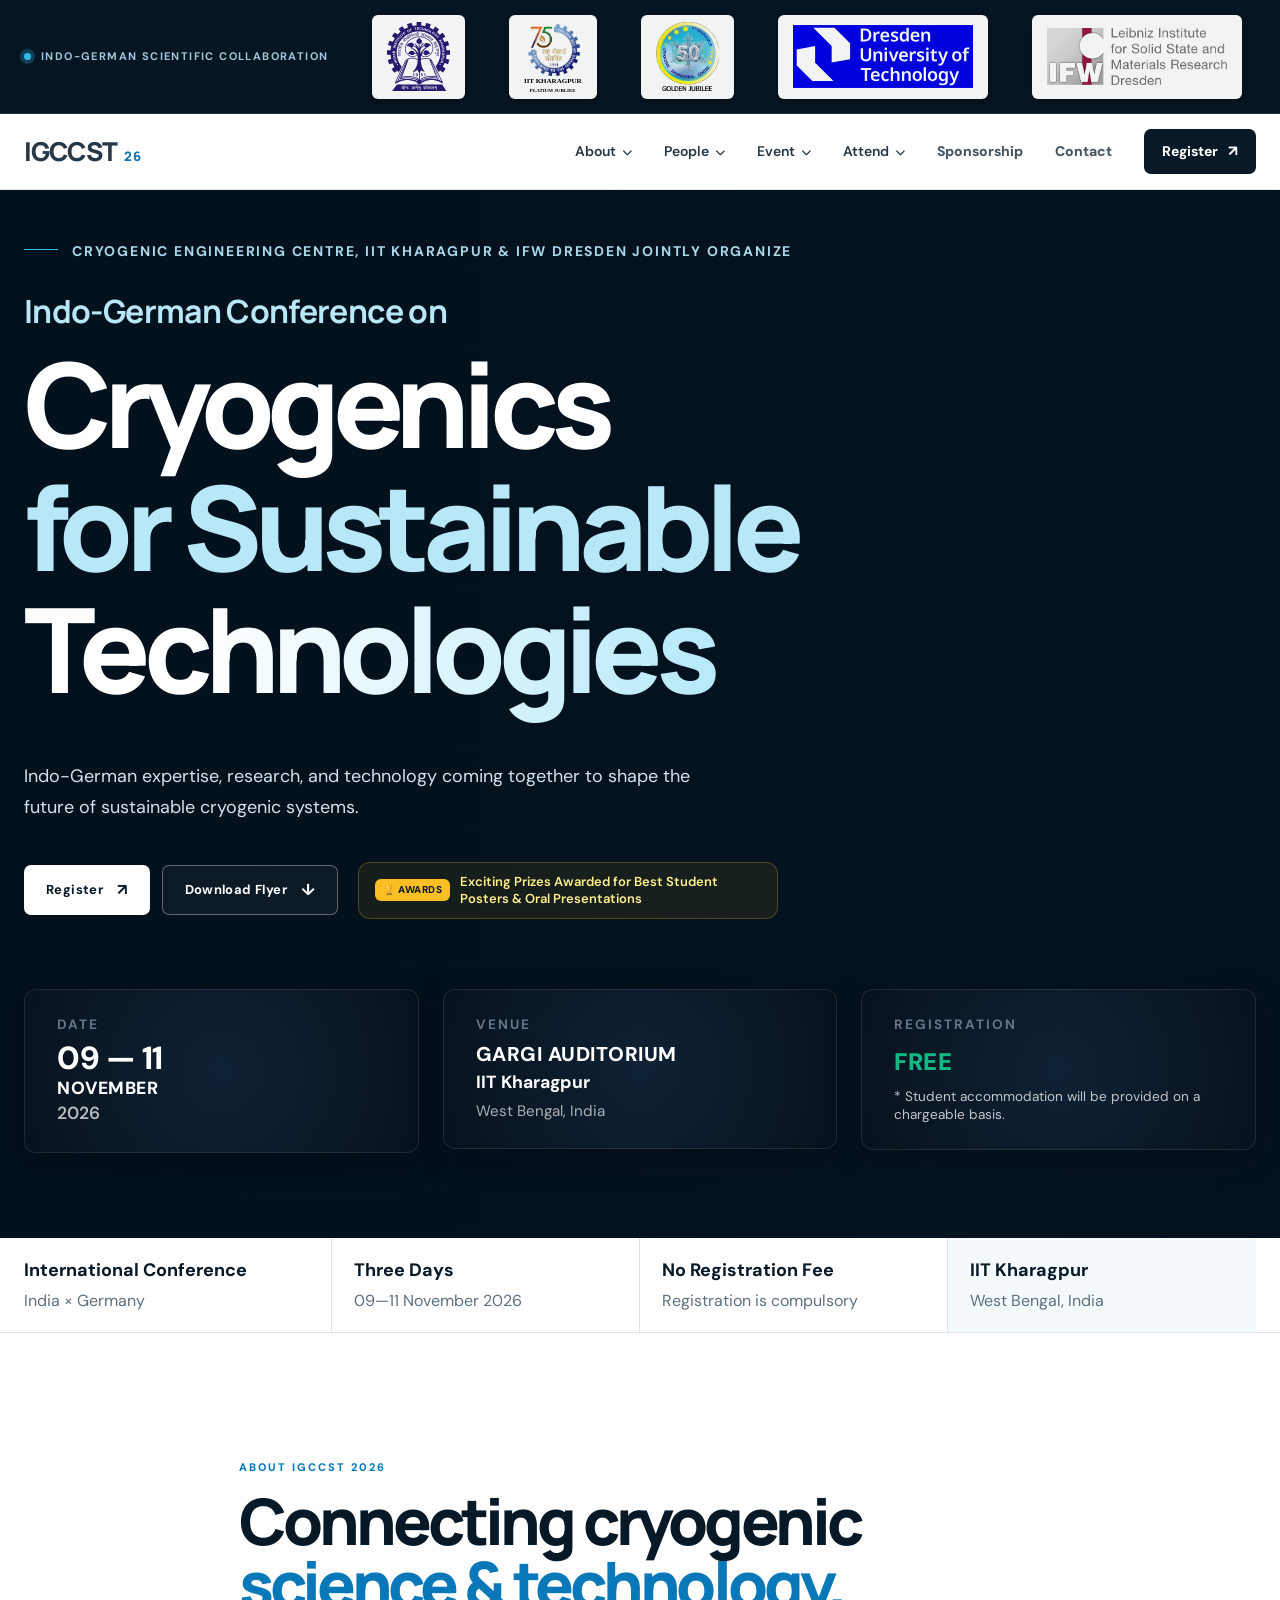
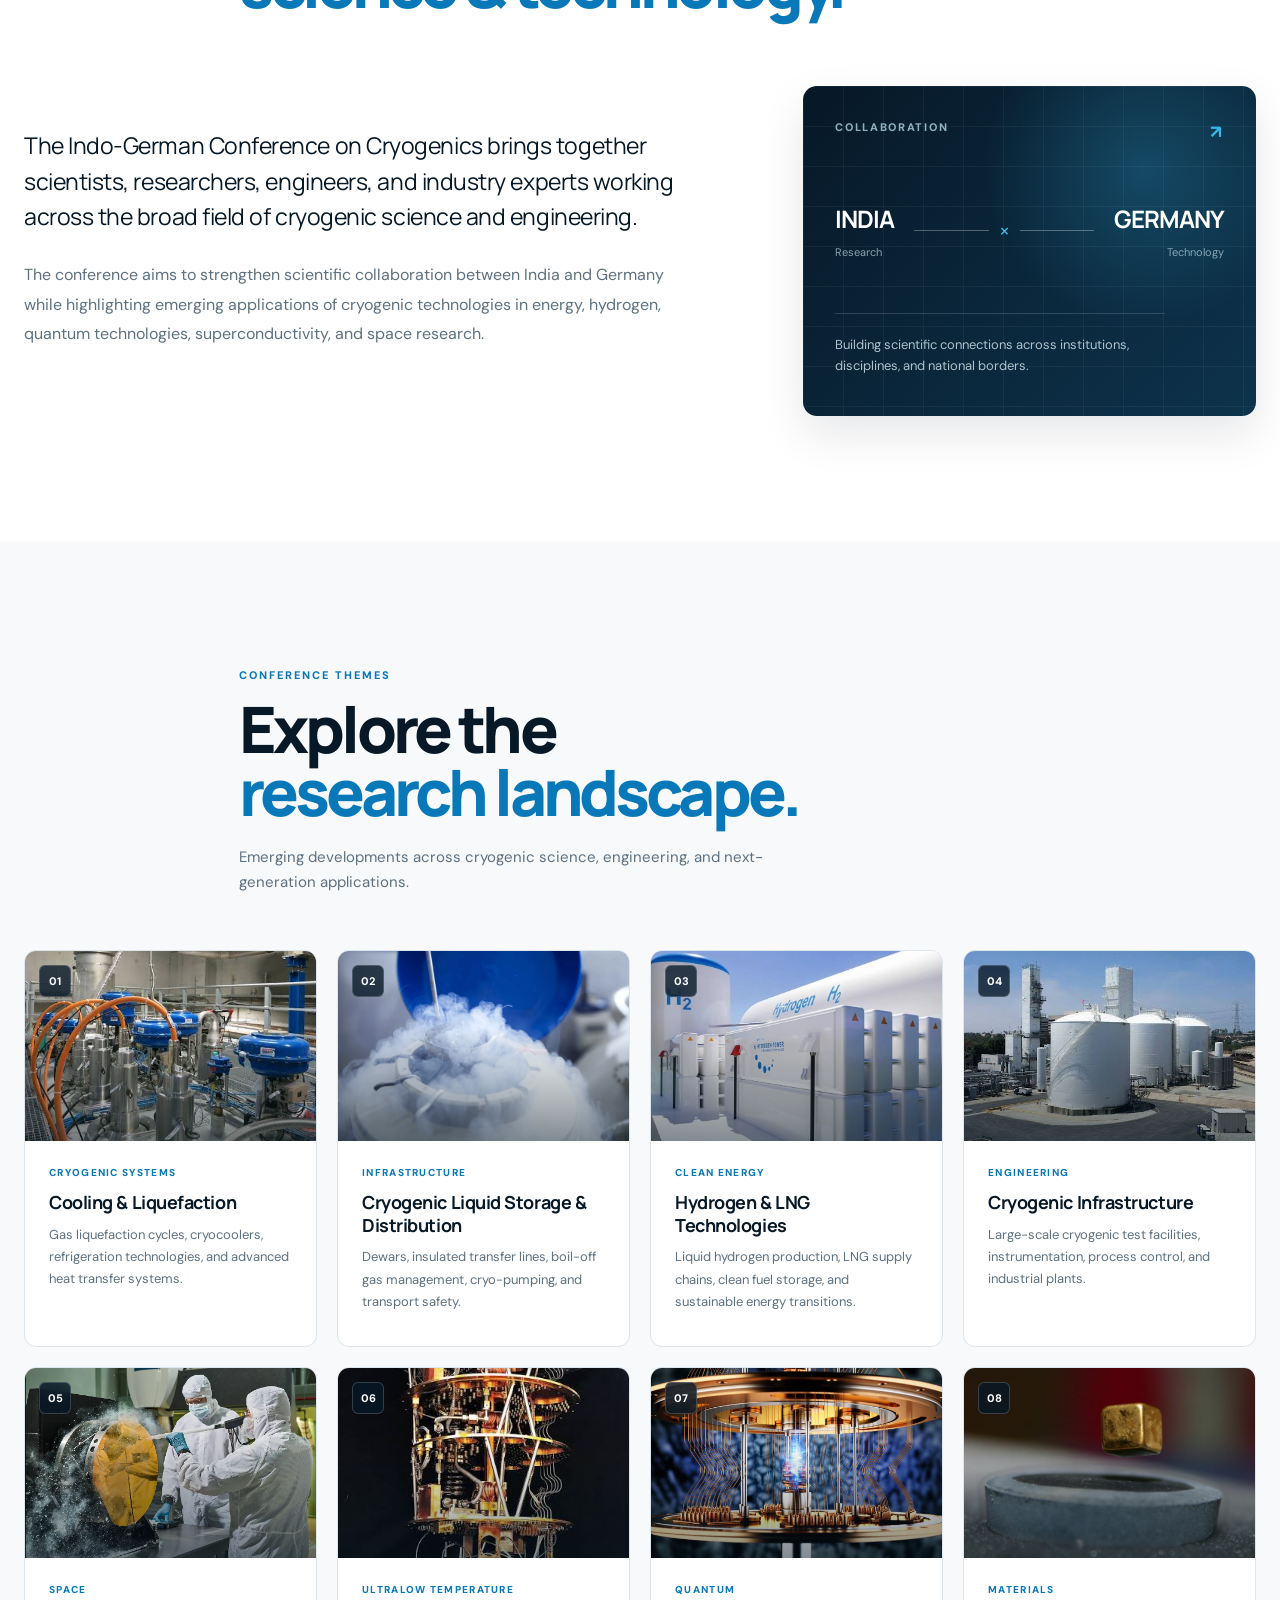
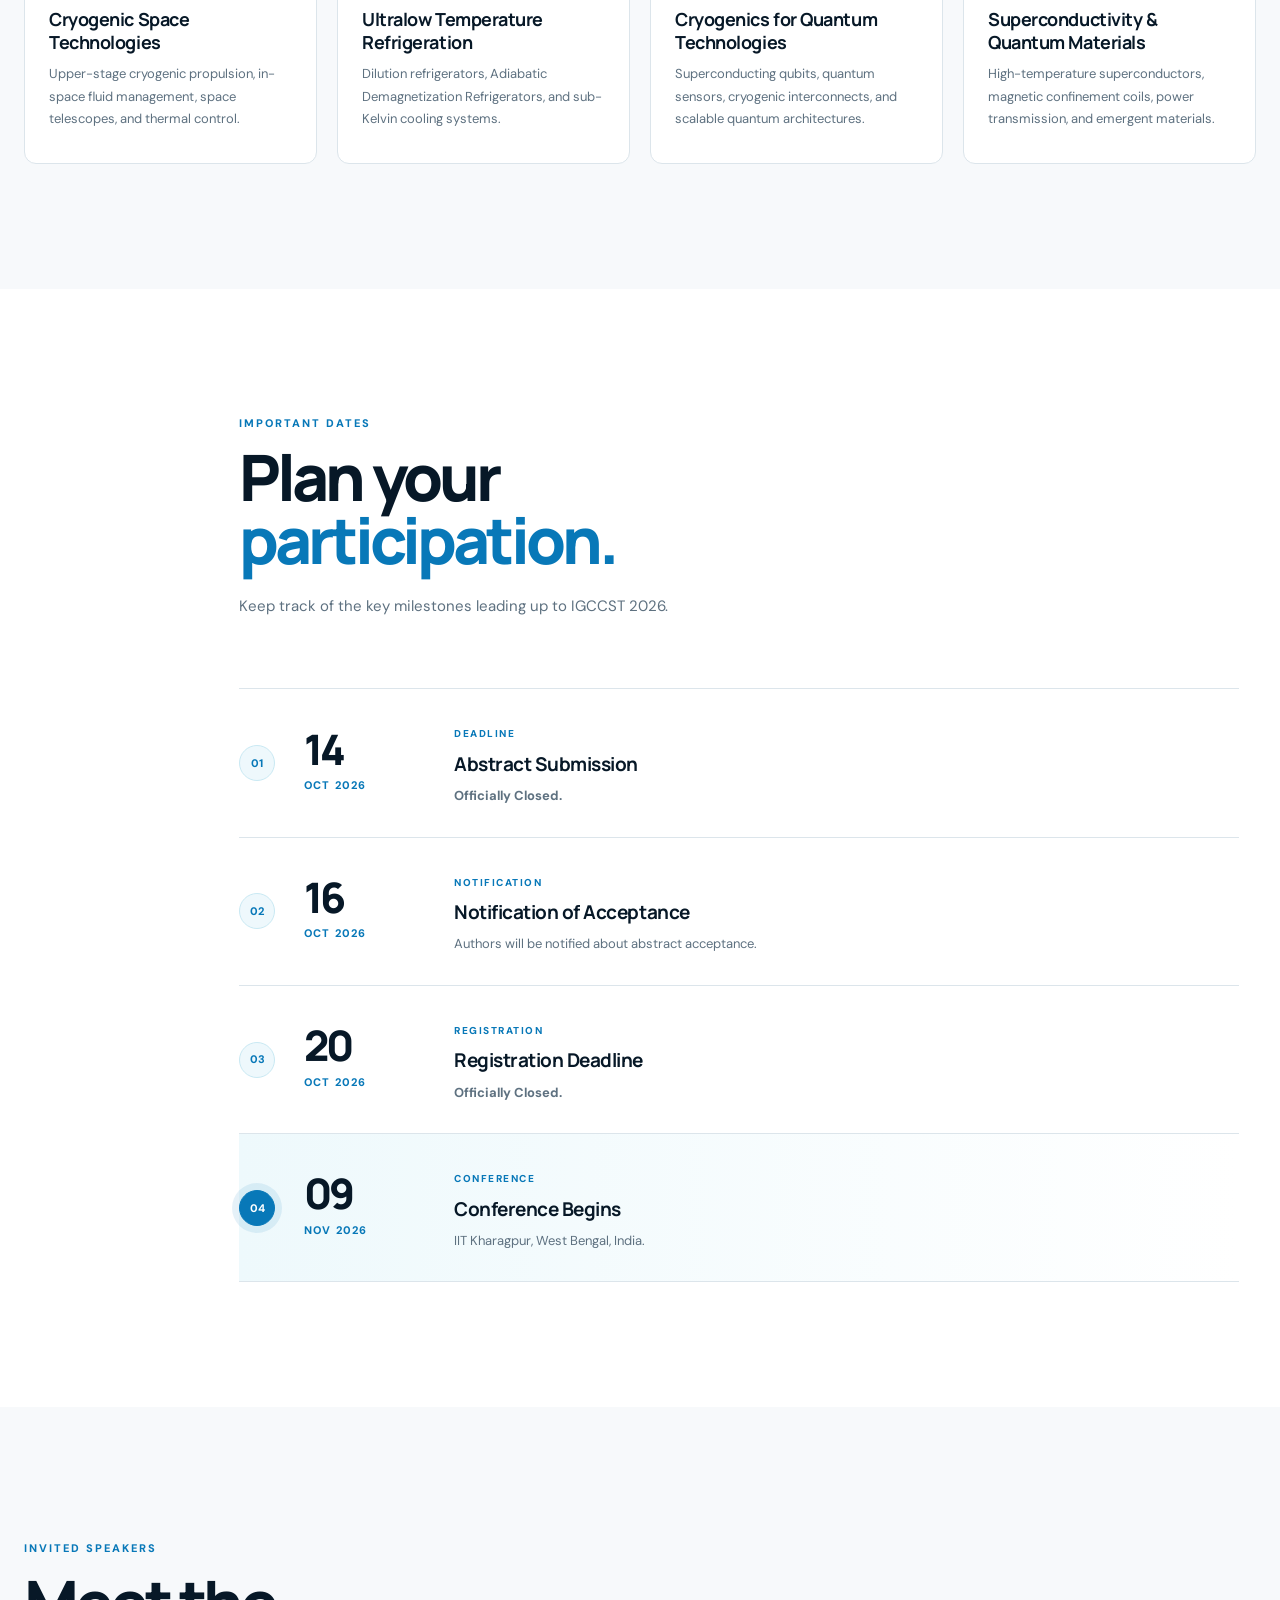
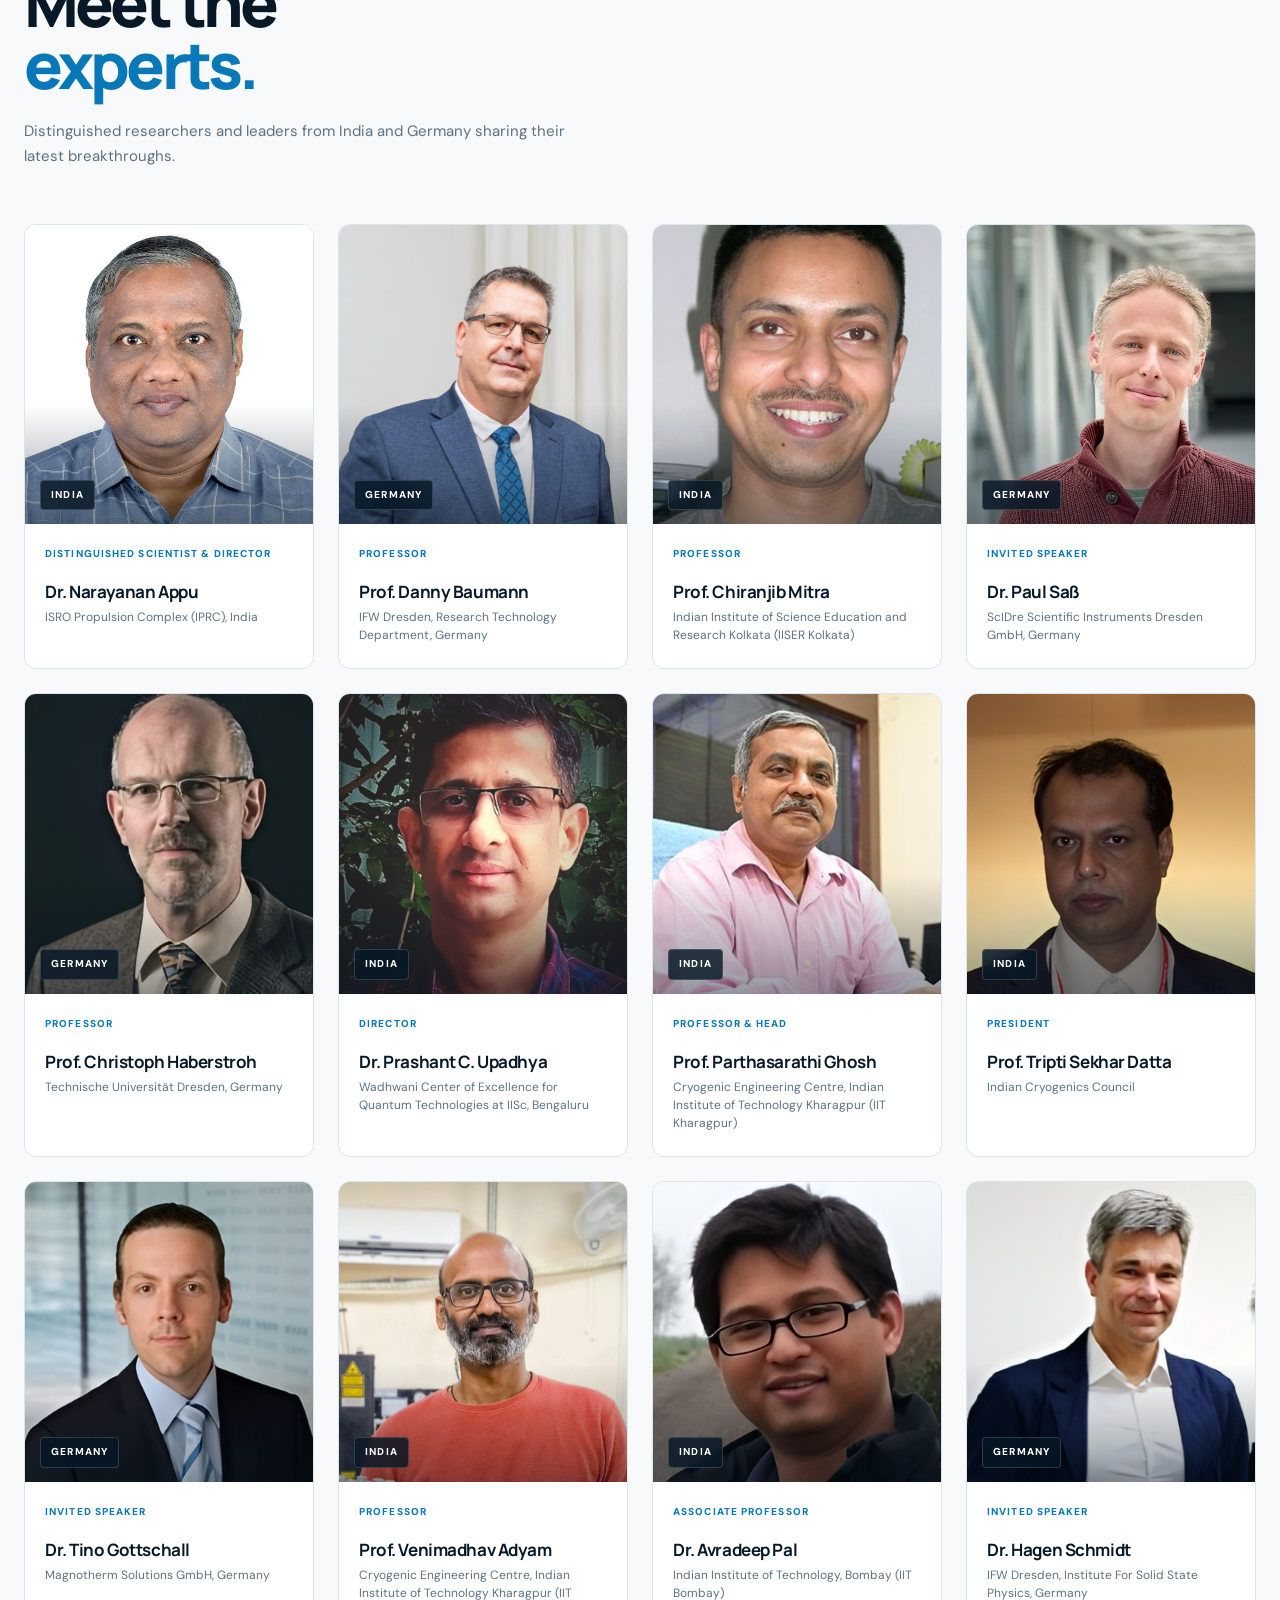
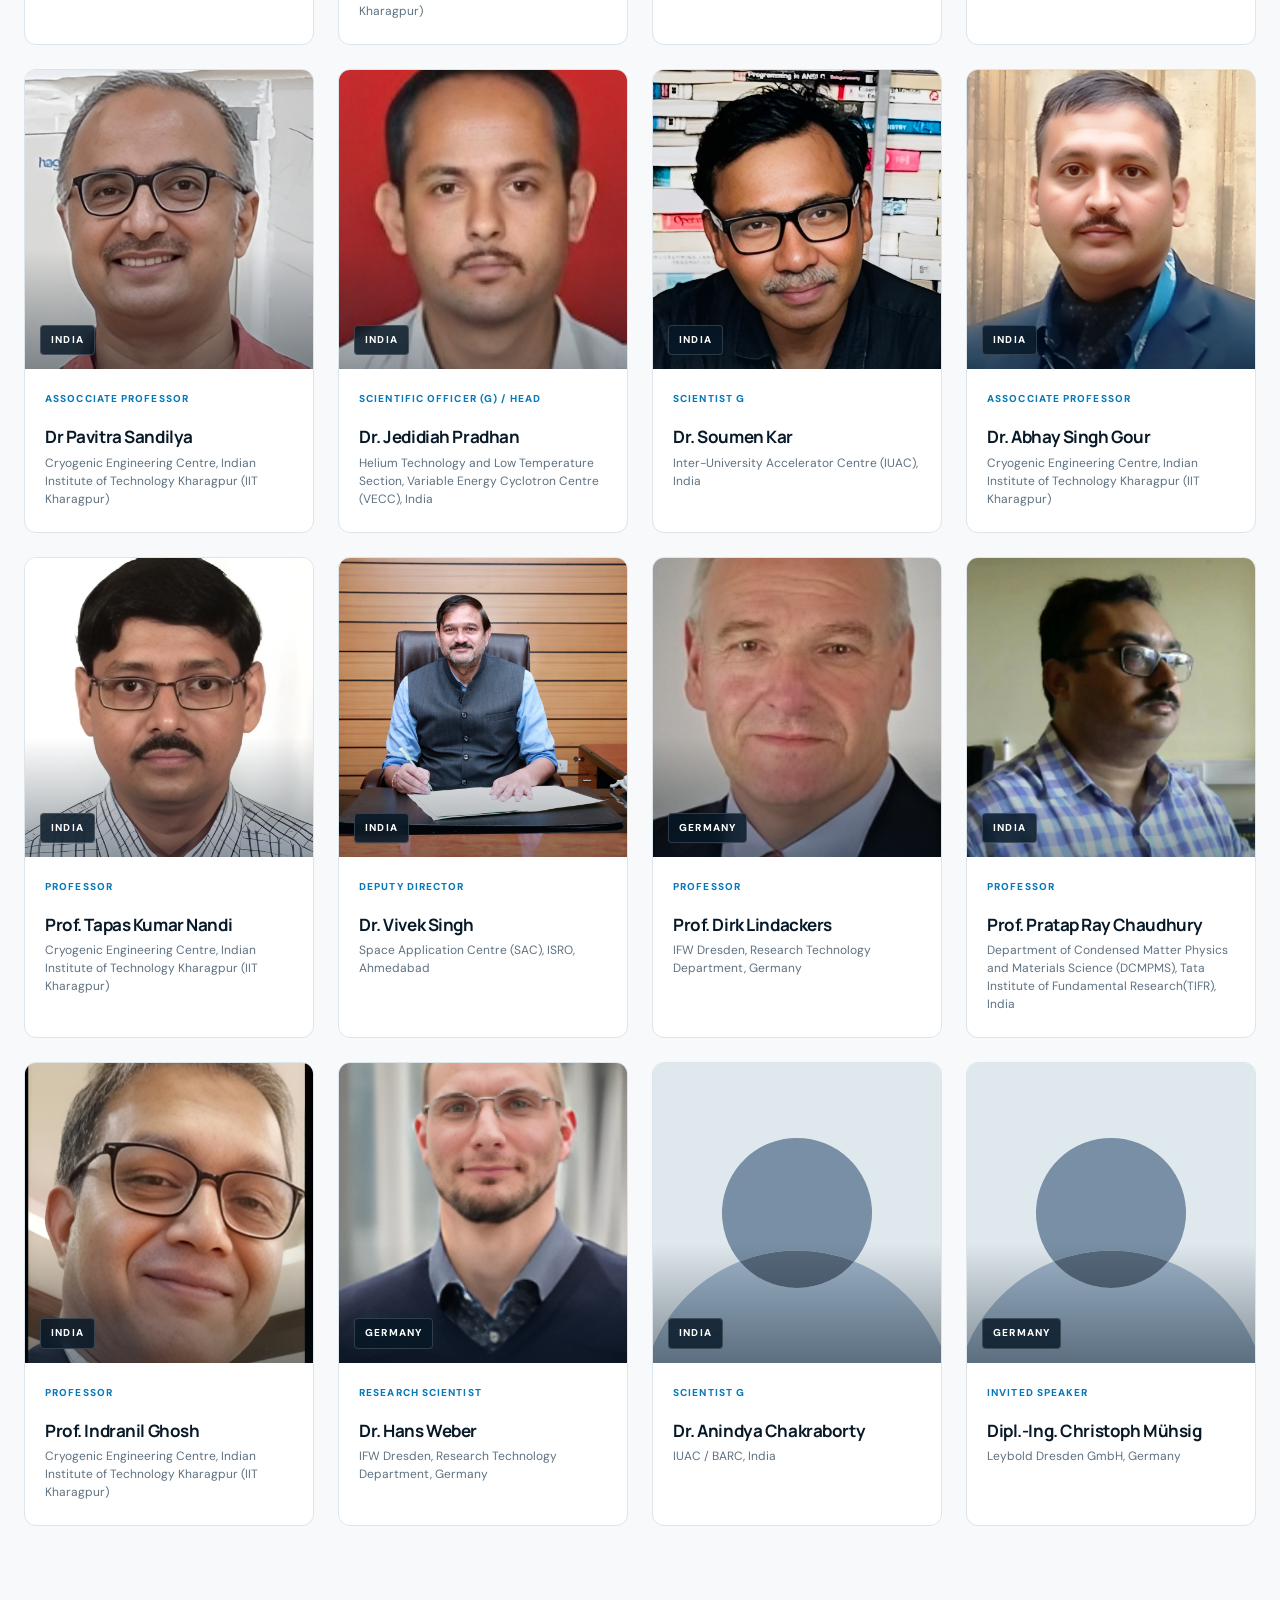
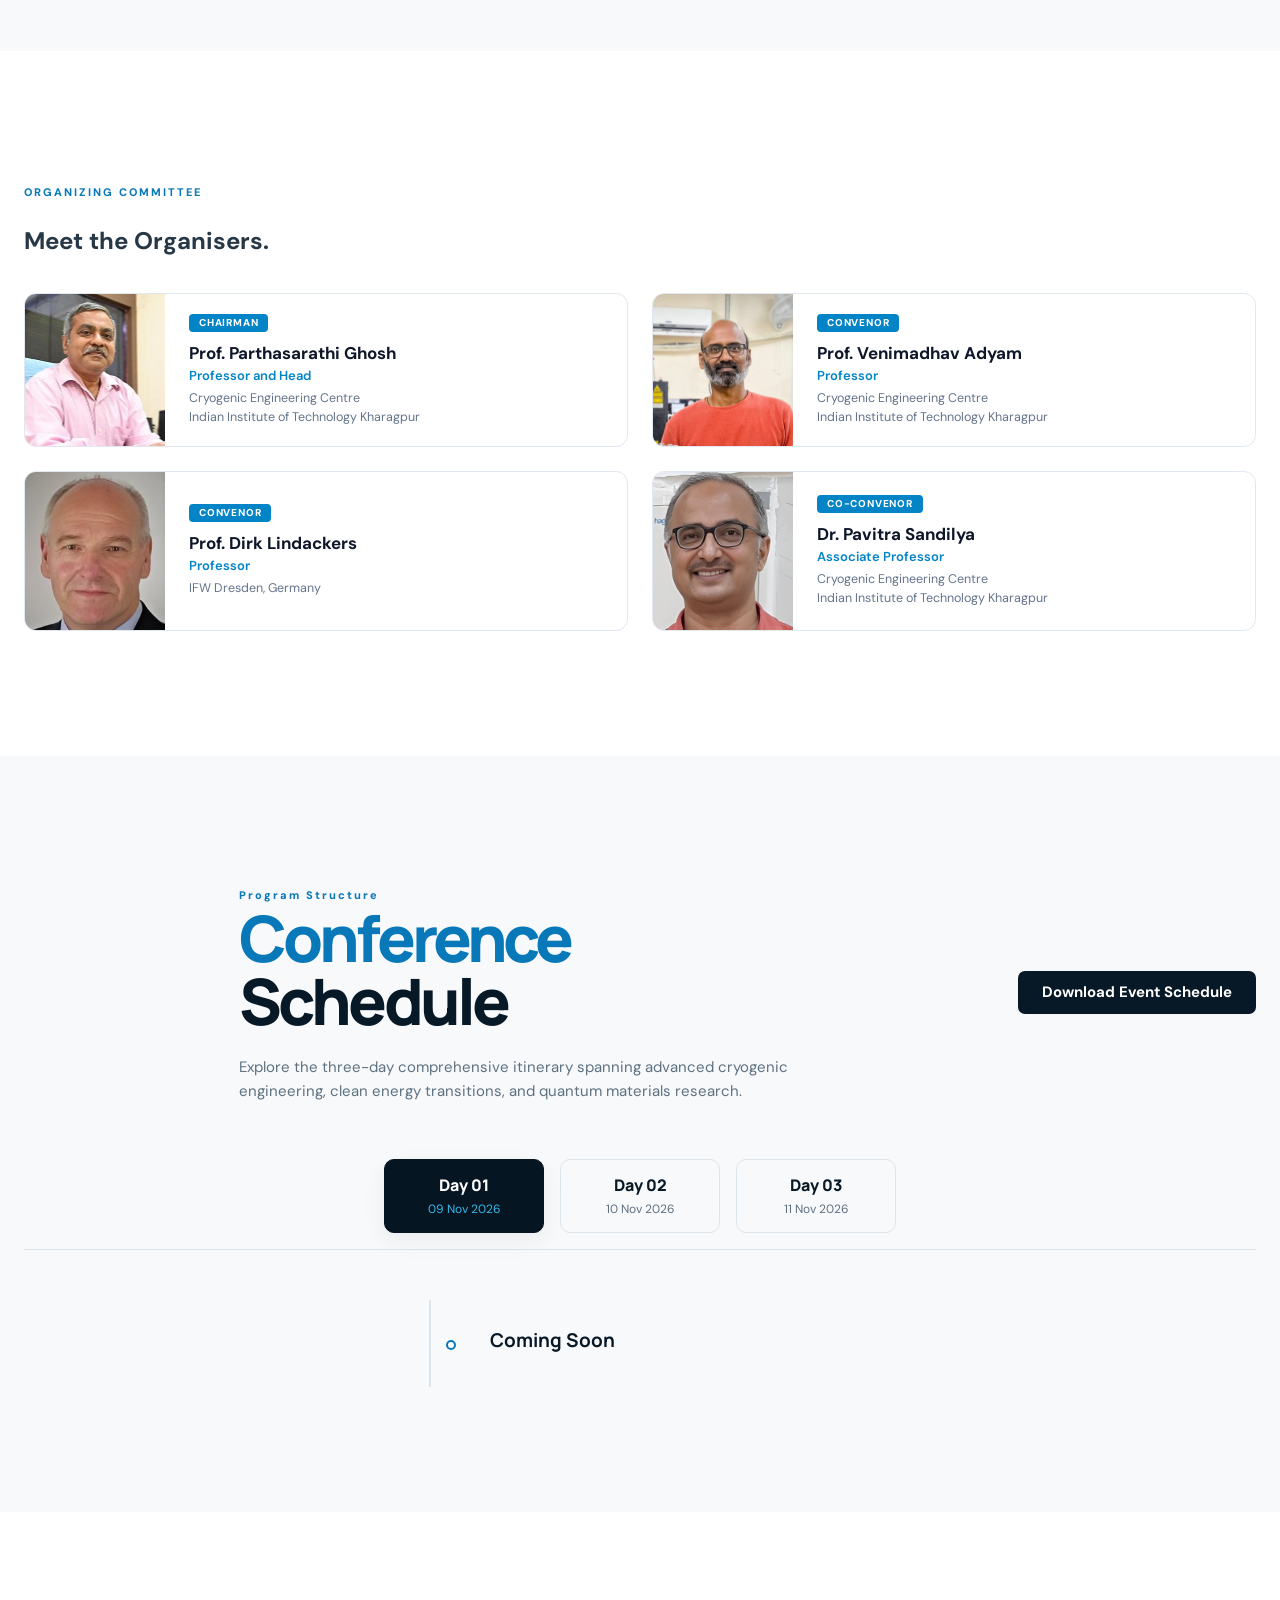
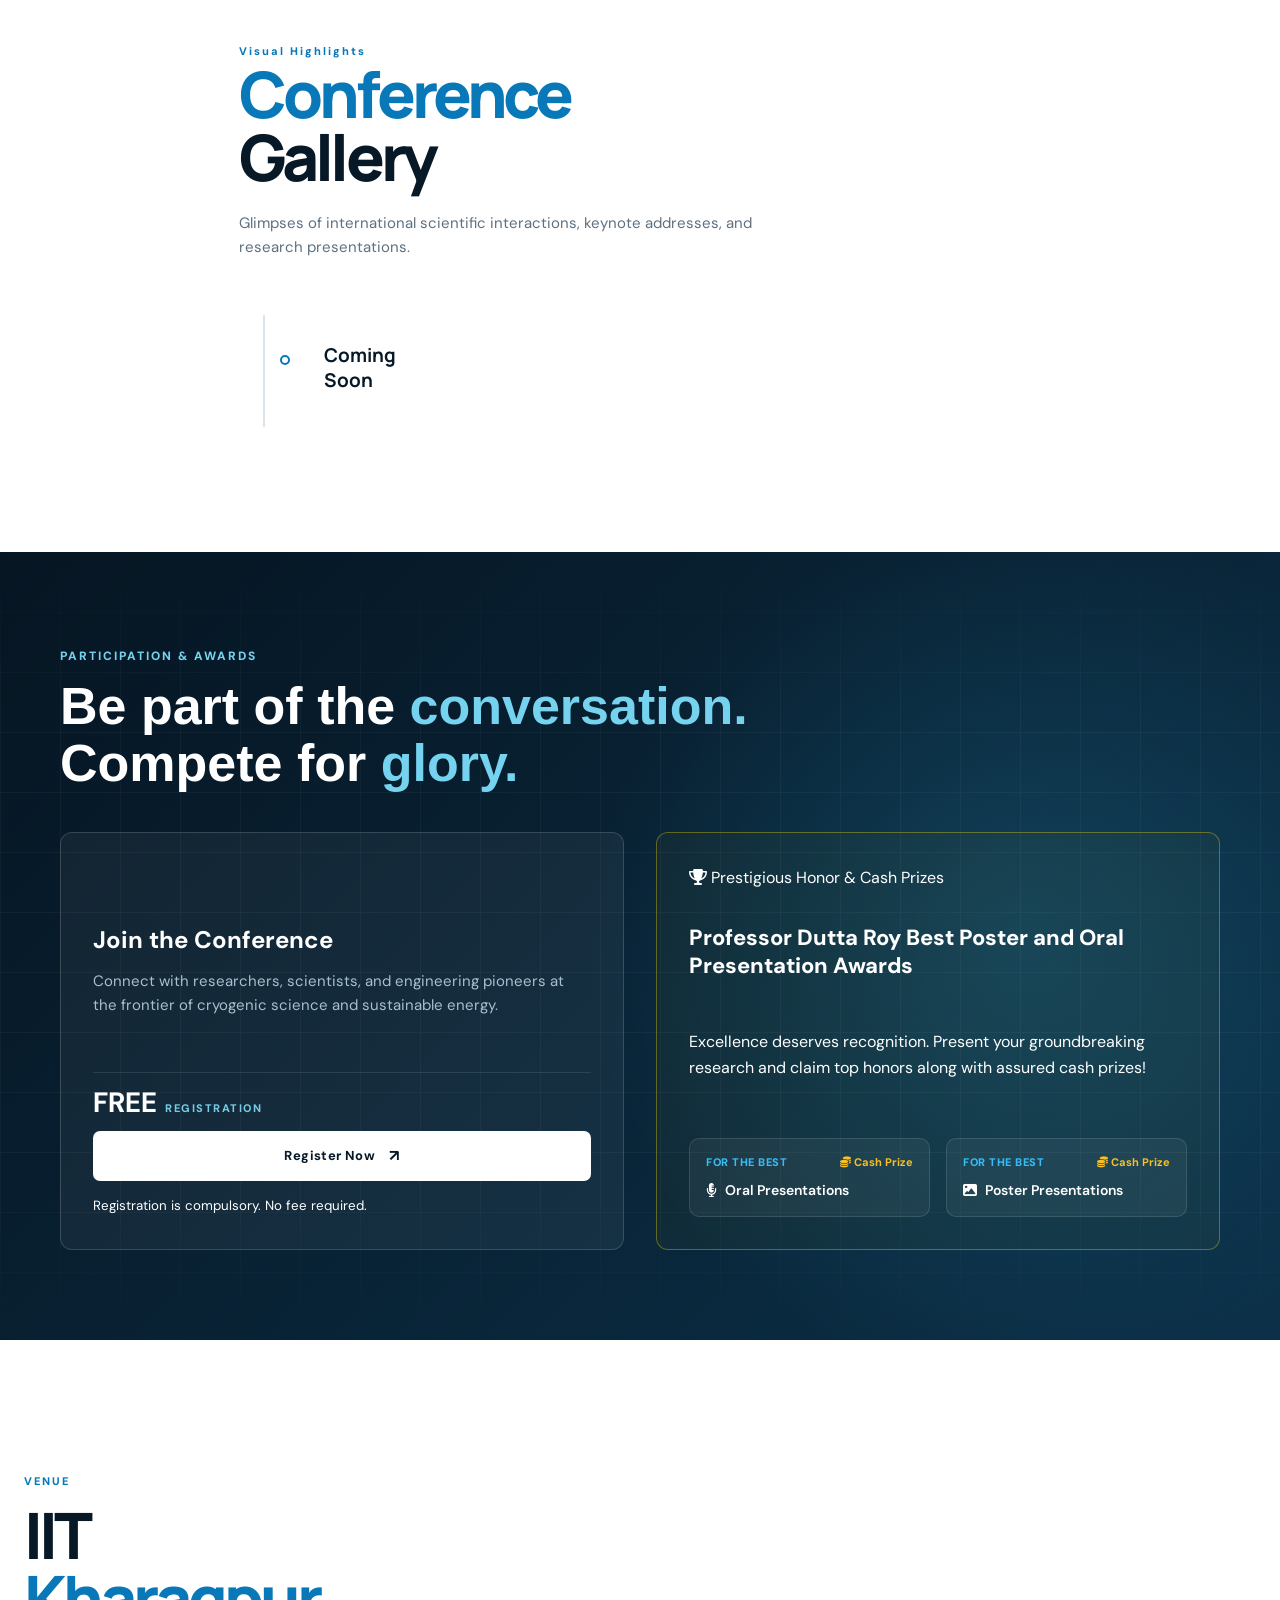
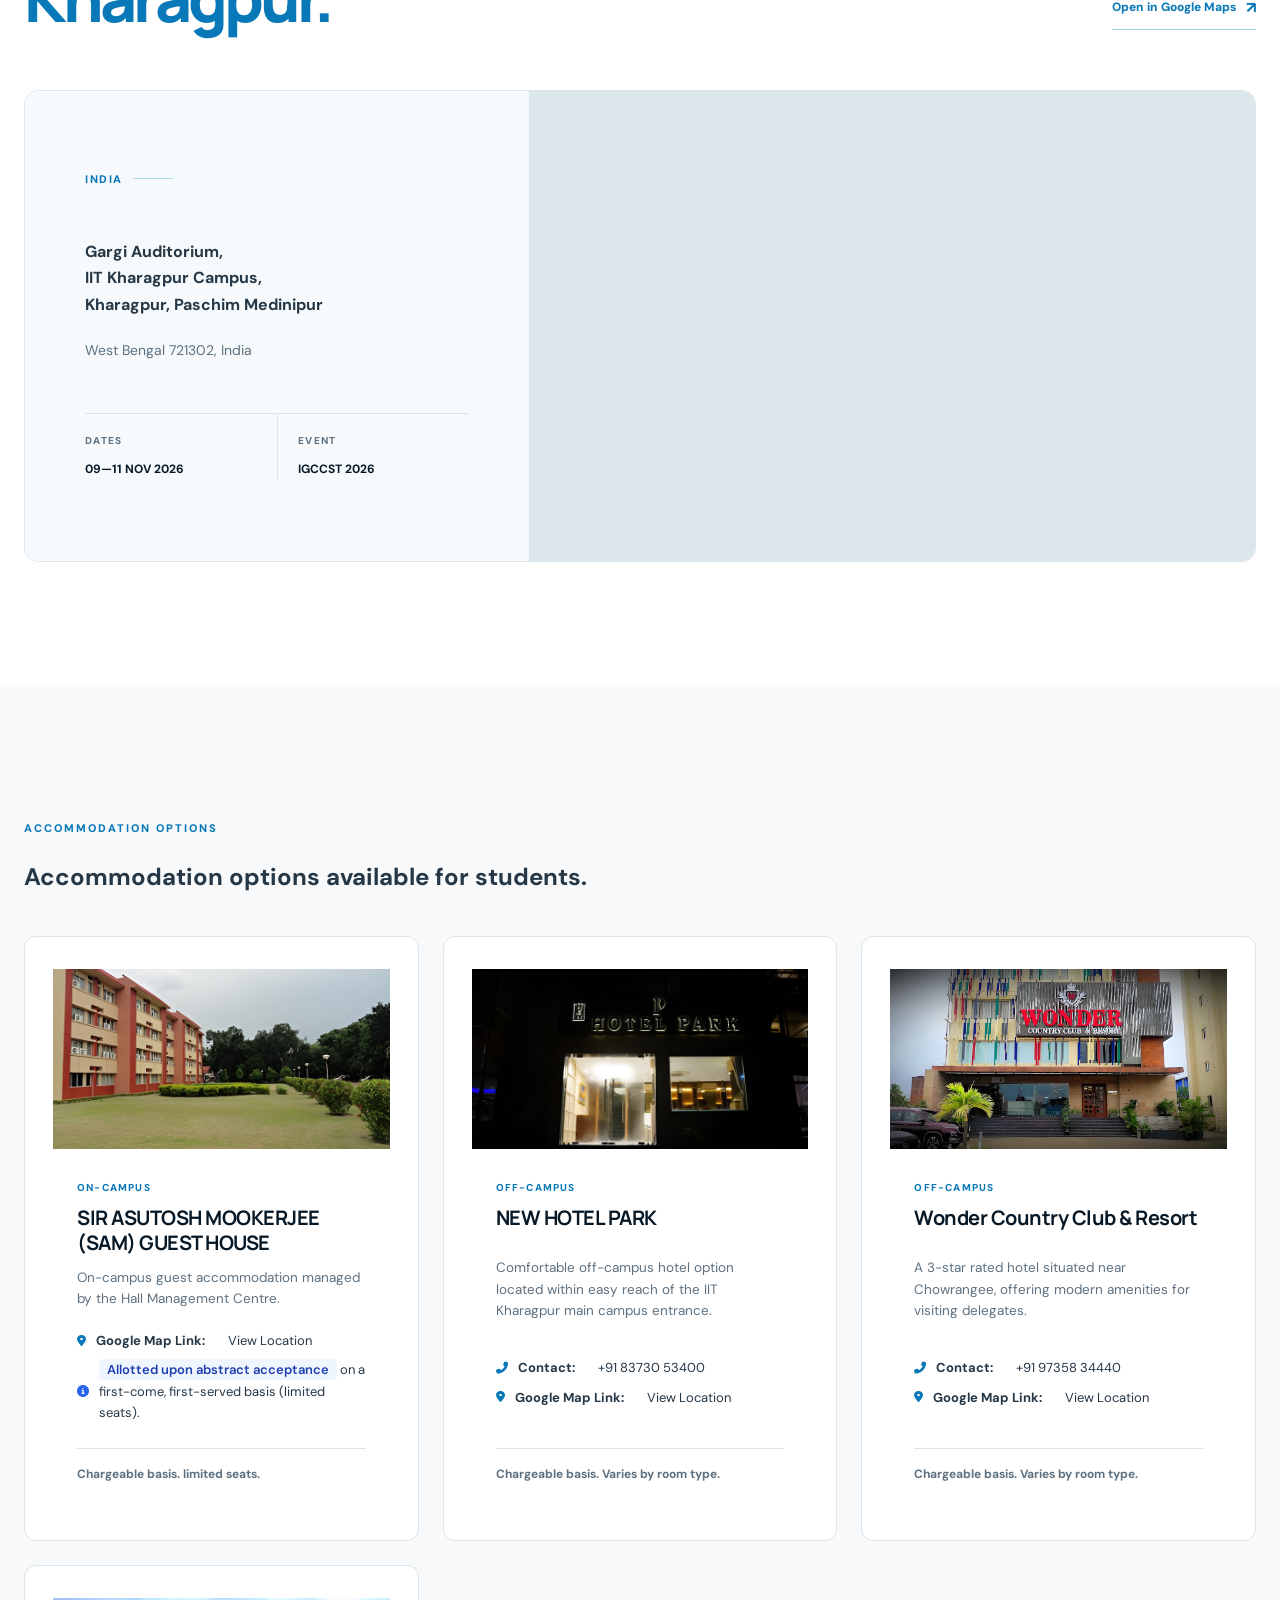
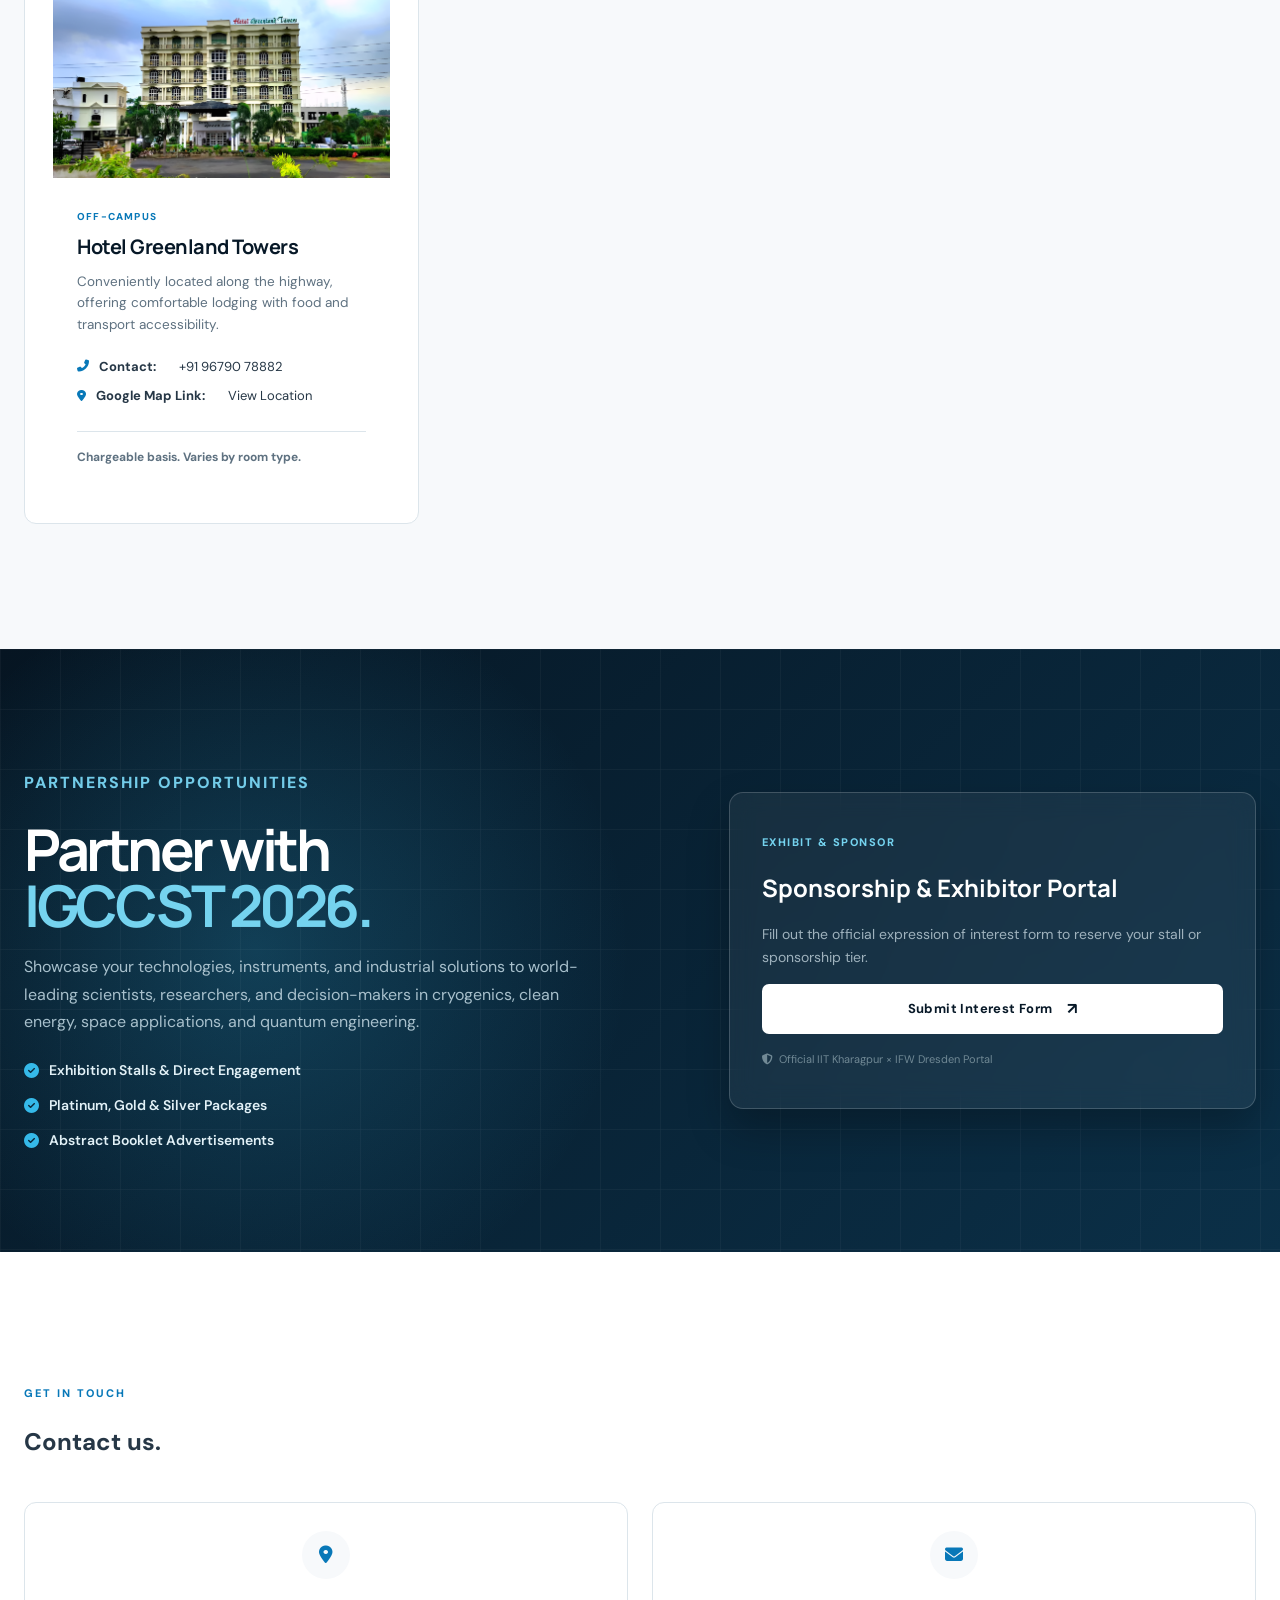
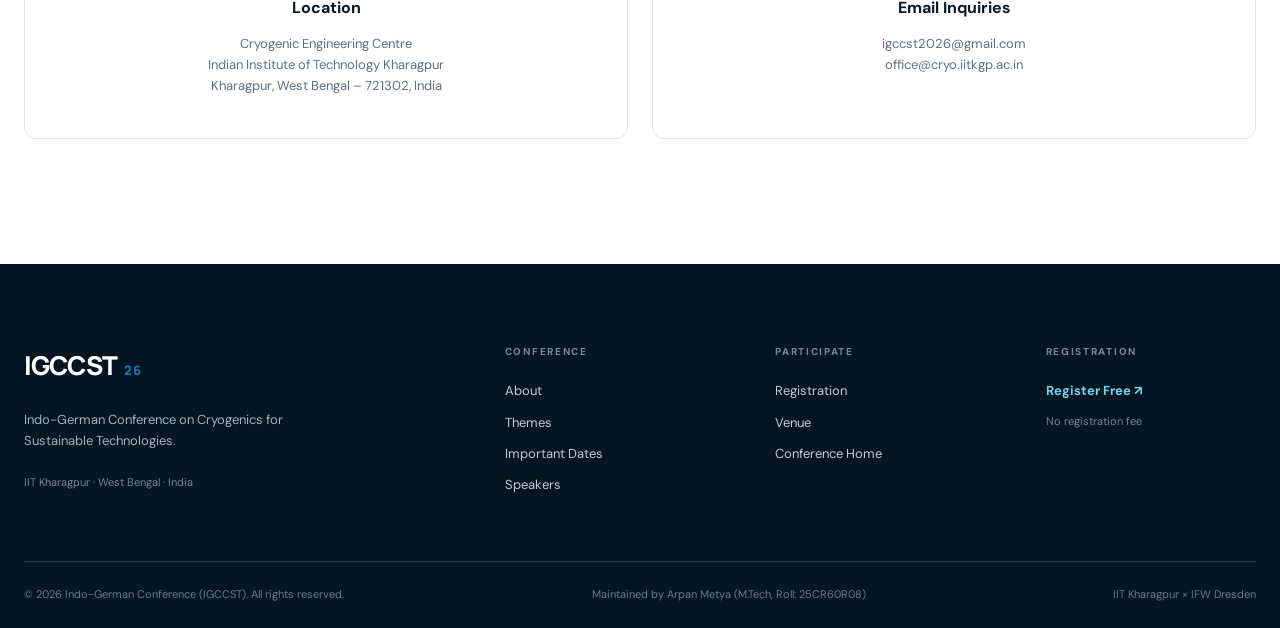
==== index.html @ 6e6a25c8 "speaker update" ====
<!doctype html>
<html lang="en">

<head>
  <meta charset="UTF-8" />
  <meta name="viewport" content="width=device-width, initial-scale=1.0" />

  <title>
    IGCCST 2026 | Indo-German Conference on Cryogenics for Sustainable
    Technologies
  </title>

  <meta name="description"
    content="Indo-German Conference on Cryogenics for Sustainable Technologies (IGCCST 2026) at IIT Kharagpur, India. 09–11 November 2026." />

  <meta name="theme-color" content="#071827" />

  <!-- Open Graph / Social Media Meta Tags -->
  <meta property="og:type" content="website" />
  <meta property="og:title" content="IGCCST 2026 | Cryogenics for Sustainable Technologies" />
  <meta property="og:description"
    content="Indo-German Conference on Cryogenics for Sustainable Technologies organized jointly by IIT Kharagpur and IFW Dresden." />
  <meta property="og:image" content="images/hero.jpg" />
  <meta property="og:url" content="http://www.iitkgp.ac.in" />

  <!-- Twitter Cards -->
  <meta name="twitter:card" content="summary_large_image" />
  <meta name="twitter:title" content="IGCCST 2026 | Cryogenics for Sustainable Technologies" />
  <meta name="twitter:description"
    content="Indo-German Conference on Cryogenics for Sustainable Technologies at IIT Kharagpur, Nov 09–11, 2026." />
  <meta name="twitter:image" content="images/hero.jpg" />

  <!-- Preconnect Google Fonts -->
  <link rel="preconnect" href="https://fonts.googleapis.com" />
  <link rel="preconnect" href="https://fonts.gstatic.com" crossorigin="" />
  <link
    href="https://fonts.googleapis.com/css2?family=DM+Sans:ital,opsz,wght@0,9..40,400;0,9..40,500;0,9..40,600;0,9..40,700;1,9..40,400&amp;family=Manrope:wght@500;600;700;800&amp;display=swap"
    rel="stylesheet" />
  <link rel="stylesheet" href="https://cdnjs.cloudflare.com/ajax/libs/font-awesome/6.5.1/css/all.min.css">

  <link rel="stylesheet" href="css/style.css" />
</head>

<body>
  <!-- =========================================================
         PAGE LOADER
    ========================================================= -->
  <div class="page-loader loaded" id="pageLoader" aria-hidden="true">
    <div class="loader-mark">
      <span></span>
      <span></span>
      <span></span>
    </div>
  </div>

  <!-- =========================================================
         TOP INSTITUTIONAL BAR
    ========================================================= -->
  <div class="institution-bar">
    <div class="container institution-inner">
      <div class="institution-label">
        <span class="status-dot"></span>
        <span>Indo-German Scientific Collaboration</span>
      </div>

      <div class="institution-logos">
        <a href="http://www.iitkgp.ac.in" target="_blank" rel="noopener noreferrer" aria-label="IIT Kharagpur website">
          <img src="images/logos/IIT_Kharagpur_Logo.svg" alt="IIT Kharagpur Logo" />
        </a>

        <a href="http://www.iitkgp.ac.in" target="_blank" rel="noopener noreferrer"
          aria-label="IIT Kharagpur 75th Anniversary">
          <img src="images/logos/IIT_Kharagpur_75th_year.svg" alt="IIT Kharagpur 75th Anniversary Logo" />
        </a>

        <a href="http://www.iitkgp.ac.in" target="_blank" rel="noopener noreferrer"
          aria-label="Cryogenic Engineering Centre">
          <img src="images/logos/CEC_50_Logo.png" alt="Cryogenic Engineering Centre Logo" />
        </a>

        <a href="https://tu-dresden.de/" target="_blank" rel="noopener noreferrer" aria-label="TU Dresden">
          <img src="images/logos/TU_Dresden_Logo.svg" alt="TU Dresden Logo" />
        </a>

        <a href="https://www.ifw-dresden.de/" target="_blank" rel="noopener noreferrer" aria-label="IFW Dresden">
          <img src="images/logos/IFW_Logo.png" alt="IFW Dresden Logo" />
        </a>
      </div>
    </div>
  </div>

  <!-- =========================================================
         NAVIGATION
    ========================================================= -->
  <!-- =========================================================
        HEADER & NAVIGATION SECTION
    ========================================================= -->
  <header class="site-header" id="siteHeader">
    <div class="container nav-inner">
      <!-- Brand Logo -->
      <a href="#home" class="brand" aria-label="IGCCST 2026 home">
        <span class="brand-accent">IGCCST</span>
        <span class="brand-year">26</span>
      </a>

      <!-- Desktop Navigation -->
      <nav class="desktop-nav" aria-label="Primary navigation">
        <!-- Group 1: About -->
        <div class="nav-dropdown">
          <button class="dropdown-toggle" aria-expanded="false">
            About <i class="fas fa-chevron-down"></i>
          </button>
          <div class="dropdown-menu">
            <a href="#about">Conference</a>
            <a href="#themes">Themes</a>
            <a href="#dates">Dates</a>
          </div>
        </div>

        <!-- Group 2: People -->
        <div class="nav-dropdown">
          <button class="dropdown-toggle" aria-expanded="false">
            People <i class="fas fa-chevron-down"></i>
          </button>
          <div class="dropdown-menu">
            <a href="#speakers">Speakers</a>
            <a href="#committee">Committee</a>
          </div>
        </div>

        <!-- Group 3: Event -->
        <div class="nav-dropdown">
          <button class="dropdown-toggle" aria-expanded="false">
            Event <i class="fas fa-chevron-down"></i>
          </button>
          <div class="dropdown-menu">
            <a href="#schedule">Schedule</a>
            <a href="#gallery">Gallery</a>
          </div>
        </div>

        <!-- Group 4: Attend & Awards -->
        <div class="nav-dropdown">
          <button class="dropdown-toggle" aria-expanded="false">
            Attend <i class="fas fa-chevron-down"></i>
          </button>
          <div class="dropdown-menu">
            <a href="#registration">Registration</a>
            <a href="#venue">Venue</a>
            <a href="#accommodation">Accommodation</a>
            <a href="#prizes" class="highlight-link">
              <!-- <i class="fas fa-trophy"></i>  -->
              Student Rewards
            </a>
          </div>
        </div>

        <!-- Direct Links -->
        <a href="#sponsorship">Sponsorship</a>
        <a href="#contact">Contact</a>

        <!-- Register CTA Button -->
        <a href="https://forms.gle/NYcDnDdZqwisjumMA" target="_blank" rel="noopener noreferrer" class="nav-cta">
          Register <span>↗</span>
        </a>
      </nav>

      <!-- Mobile Hamburger Toggle -->
      <button class="menu-toggle" id="menuToggle" aria-label="Toggle navigation menu" aria-expanded="false">
        <span></span>
        <span></span>
      </button>
    </div>

    <!-- Mobile Navigation Drawer -->
    <nav class="mobile-nav" id="mobileNav" aria-label="Mobile navigation">
      <a href="#about">Conference</a>
      <a href="#themes">Themes</a>
      <a href="#dates">Dates</a>
      <a href="#speakers">Speakers</a>
      <a href="#committee">Committee</a>
      <a href="#schedule">Schedule</a>
      <a href="#gallery">Gallery</a>
      <a href="#registration">Registration</a>
      <a href="#venue">Venue</a>
      <a href="#accommodation">Accommodation</a>
      <a href="#prizes" class="mobile-highlight-link">
        <!-- <i class="fas fa-trophy"></i>  -->
        Student Rewards
      </a>
      <a href="#sponsorship">Sponsorship</a>
      <a href="#contact">Contact</a>

      <a href="https://forms.gle/NYcDnDdZqwisjumMA" target="_blank" rel="noopener noreferrer" class="mobile-nav-cta">
        Register Free <span>↗</span>
      </a>
    </nav>
  </header>

  <main id="main-content">
    <!-- =========================================================
             HERO
        ========================================================= -->
    <section class="hero" id="home">
      <div class="hero-image" aria-hidden="true"></div>
      <div class="hero-grid" aria-hidden="true"></div>
      <div class="hero-vignette" aria-hidden="true"></div>

      <div class="container hero-inner">
        <div class="hero-copy">
          <div class="hero-kicker">
            <span class="kicker-line"></span>
            <span>
              CRYOGENIC ENGINEERING CENTRE, IIT KHARAGPUR
              <br class="mobile-only" />
              &amp; IFW DRESDEN JOINTLY ORGANIZE
            </span>
          </div>

          <h1>
            <span class="hero-title-pre">Indo-German Conference on</span>
            Cryogenics
            <span>for Sustainable</span>
            <em>Technologies</em>
          </h1>

          <p class="hero-description">
            Indo-German expertise, research, and technology coming together to
            shape the future of sustainable cryogenic systems.
          </p>

          <div class="hero-actions">
            <!-- Left Side: Buttons Group -->
            <div class="hero-buttons">
              <a href="https://forms.gle/NYcDnDdZqwisjumMA" target="_blank" rel="noopener noreferrer"
                class="button button-light">
                Register
                <span class="button-arrow">↗</span>
              </a>

              <a href="https://drive.google.com/file/d/1OxiTYZ1i-jZ1nphwXzhhhXEAVPx7urdB/view?usp=sharing"
                target="_blank" rel="noopener noreferrer" class="button button-ghost">
                Download Flyer
                <span class="button-arrow">↓</span>
              </a>
            </div>

            <!-- Right Side: Prize Highlight Box -->
            <div class="hero-prize-card">
              <a href="#prizes" class="hero-prize-link">
                <span class="hero-prize-badge">🏆 AWARDS</span>
                <strong class="hero-prize-text">
                  Exciting Prizes Awarded for Best Student Posters & Oral Presentations
                </strong>
              </a>
            </div>
          </div>
        </div>

        <div class="hero-meta">
          <!-- Column 1: Date -->
          <div class="hero-meta-col event-date">
            <span class="meta-label">DATE</span>
            <span class="meta-number">09 — 11</span>
            <strong>NOVEMBER</strong>
            <span class="meta-year">2026</span>
          </div>

          <div class="meta-divider"></div>

          <!-- Column 2: Venue -->
          <div class="hero-meta-col event-location">
            <span class="meta-label">VENUE</span>
            <strong>GARGI AUDITORIUM</strong>
            <span class="venue-sub">IIT Kharagpur</span>
            <span class="venue-loc">West Bengal, India</span>
          </div>

          <div class="meta-divider"></div>

          <!-- Column 3: Registration & Note -->
          <div class="hero-meta-col event-notice">
            <span class="meta-label">REGISTRATION</span>
            <strong class="notice-free">FREE</strong>
            <span class="notice-text">* Student accommodation will be provided on a chargeable basis.</span>
          </div>

          <!-- <div class="meta-divider"></div> -->

          <!-- Column 4: Prize Name & Details
            <div class="hero-meta-col event-prizes">
              <span class="meta-label">AWARDS</span>
              <strong class="prize-title">DUTTA ROY AWARDS</strong>
              <span class="prize-sub">*Awarded for Best Oral and Poster Presentations</span>
            </div>
          </div> -->

          <!-- <div class="hero-scroll" aria-hidden="true">
          <span>Scroll to explore</span>
          <div class="scroll-line"></div>
        </div> -->
    </section>

    <!-- =========================================================
             CONFERENCE STRIP
        ========================================================= -->
    <section class="conference-strip">
      <div class="container conference-strip-inner">
        <div class="strip-item">
          <!-- <span class="strip-index">01</span> -->
          <div>
            <strong>International Conference</strong>
            <small>India × Germany</small>
          </div>
        </div>

        <div class="strip-item">
          <!-- <span class="strip-index">02</span> -->
          <div>
            <strong>Three Days</strong>
            <small>09—11 November 2026</small>
          </div>
        </div>

        <div class="strip-item">
          <!-- <span class="strip-index">03</span> -->
          <div>
            <strong>No Registration Fee</strong>
            <small>Registration is compulsory</small>
          </div>
        </div>

        <div class="strip-item strip-highlight">
          <!-- <span class="strip-index">04</span> -->
          <div>
            <strong>IIT Kharagpur</strong>
            <small>West Bengal, India</small>
          </div>
        </div>
      </div>
    </section>

    <!-- =========================================================
             ABOUT
        ========================================================= -->
    <section class="section about-section" id="about">
      <div class="container">
        <div class="section-intro reveal">
          <div class="section-number"></div>

          <div>
            <p class="eyebrow">ABOUT IGCCST 2026</p>

            <h2>
              Connecting cryogenic
              <span>science &amp; technology.</span>
            </h2>
          </div>
        </div>

        <div class="about-layout">
          <div class="about-main reveal">
            <p class="lead-text">
              The Indo-German Conference on Cryogenics brings together
              scientists, researchers, engineers, and industry experts working
              across the broad field of cryogenic science and engineering.
            </p>

            <p>
              The conference aims to strengthen scientific collaboration
              between India and Germany while highlighting emerging
              applications of cryogenic technologies in energy, hydrogen,
              quantum technologies, superconductivity, and space research.
            </p>
          </div>

          <aside class="collaboration-card reveal">
            <div class="collaboration-top">
              <span>COLLABORATION</span>
              <span class="card-arrow" aria-hidden="true">↗</span>
            </div>

            <div class="collaboration-visual">
              <div class="country country-india">
                <strong>INDIA</strong>
                <small>Research</small>
              </div>

              <div class="connection" aria-hidden="true">
                <span></span>
                <i>×</i>
                <span></span>
              </div>

              <div class="country country-germany">
                <strong>GERMANY</strong>
                <small>Technology</small>
              </div>
            </div>

            <p>
              Building scientific connections across institutions,
              disciplines, and national borders.
            </p>
          </aside>
        </div>
      </div>
    </section>

    <!-- =========================================================
             THEMES
        ========================================================= -->
    <section class="section themes-section" id="themes">
      <div class="container">
        <div class="section-intro section-intro-wide reveal">
          <div class="section-number"></div>

          <div class="theme-heading-row">
            <div>
              <p class="eyebrow">CONFERENCE THEMES</p>

              <h2>
                Explore the
                <span>research landscape.</span>
              </h2>

              <p class="section-subtitle">
                Emerging developments across cryogenic science, engineering,
                and next-generation applications.
              </p>
            </div>

            <!-- <div class="theme-counter" aria-label="8 Research Themes">
                <strong id="themeCount">08</strong>
                <span>RESEARCH<br />AREAS</span>
              </div> -->
          </div>
        </div>

        <div class="theme-grid">
          <article class="theme-card reveal">
            <div class="theme-image">
              <img src="images/themes/Liquefaction.jpeg" alt="Gas cooling and liquefaction cycles diagram"
                loading="lazy" />
              <span class="theme-index">01</span>
            </div>

            <div class="theme-content">
              <span class="theme-tag">CRYOGENIC SYSTEMS</span>
              <h3>Cooling &amp; Liquefaction</h3>
              <p>
                Gas liquefaction cycles, cryocoolers, refrigeration
                technologies, and advanced heat transfer systems.
              </p>
            </div>
          </article>

          <article class="theme-card reveal">
            <div class="theme-image">
              <img src="images/themes/Cryogenic_Liquid_Storage.png" alt="Cryogenic liquid storage dewar vessels"
                loading="lazy" />
              <span class="theme-index">02</span>
            </div>

            <div class="theme-content">
              <span class="theme-tag">INFRASTRUCTURE</span>
              <h3>Cryogenic Liquid Storage &amp; Distribution</h3>
              <p>
                Dewars, insulated transfer lines, boil-off gas management,
                cryo-pumping, and transport safety.
              </p>
            </div>
          </article>

          <article class="theme-card reveal">
            <div class="theme-image">
              <img src="images/themes/Hydrogen_Technology.jpg" alt="Liquid hydrogen and LNG storage fuel systems"
                loading="lazy" />
              <span class="theme-index">03</span>
            </div>

            <div class="theme-content">
              <span class="theme-tag">CLEAN ENERGY</span>
              <h3>Hydrogen &amp; LNG Technologies</h3>
              <p>
                Liquid hydrogen production, LNG supply chains, clean fuel
                storage, and sustainable energy transitions.
              </p>
            </div>
          </article>

          <article class="theme-card reveal">
            <div class="theme-image">
              <img src="images/themes/Cryogenic_Infrastructure.jpeg" alt="Large scale cryogenic test facilities"
                loading="lazy" />
              <span class="theme-index">04</span>
            </div>

            <div class="theme-content">
              <span class="theme-tag">ENGINEERING</span>
              <h3>Cryogenic Infrastructure</h3>
              <p>
                Large-scale cryogenic test facilities, instrumentation,
                process control, and industrial plants.
              </p>
            </div>
          </article>

          <article class="theme-card reveal">
            <div class="theme-image">
              <img src="images/themes/Space_Technology.png" alt="Cryogenic space upper-stage engine and propulsion"
                loading="lazy" />
              <span class="theme-index">05</span>
            </div>

            <div class="theme-content">
              <span class="theme-tag">SPACE</span>
              <h3>Cryogenic Space Technologies</h3>
              <p>
                Upper-stage cryogenic propulsion, in-space fluid management,
                space telescopes, and thermal control.
              </p>
            </div>
          </article>

          <article class="theme-card reveal">
            <div class="theme-image">
              <img src="images/themes/Ultralow_Temperature.jpg" alt="Ultralow sub-Kelvin dilution refrigerator"
                loading="lazy" />
              <span class="theme-index">06</span>
            </div>

            <div class="theme-content">
              <span class="theme-tag">ULTRALOW TEMPERATURE</span>
              <h3>Ultralow Temperature Refrigeration</h3>
              <p>
                Dilution refrigerators, Adiabatic Demagnetization
                Refrigerators, and sub-Kelvin cooling systems.
              </p>
            </div>
          </article>

          <article class="theme-card reveal">
            <div class="theme-image">
              <img src="images/themes/Quantum_Technology.jpg" alt="Superconducting quantum computing chip"
                loading="lazy" />
              <span class="theme-index">07</span>
            </div>

            <div class="theme-content">
              <span class="theme-tag">QUANTUM</span>
              <h3>Cryogenics for Quantum Technologies</h3>
              <p>
                Superconducting qubits, quantum sensors, cryogenic
                interconnects, and scalable quantum architectures.
              </p>
            </div>
          </article>

          <article class="theme-card reveal">
            <div class="theme-image">
              <img src="images/themes/Superconductivity.jpg" alt="High temperature superconductor magnetic levitation"
                loading="lazy" />
              <span class="theme-index">08</span>
            </div>

            <div class="theme-content">
              <span class="theme-tag">MATERIALS</span>
              <h3>Superconductivity &amp; Quantum Materials</h3>
              <p>
                High-temperature superconductors, magnetic confinement coils,
                power transmission, and emergent materials.
              </p>
            </div>
          </article>
        </div>
      </div>
    </section>

    <!-- =========================================================
             IMPORTANT DATES
        ========================================================= -->
    <section class="section dates-section" id="dates">
      <div class="container">
        <div class="section-intro reveal">
          <div class="section-number"></div>

          <div>
            <p class="eyebrow">IMPORTANT DATES</p>

            <h2>
              Plan your
              <span>participation.</span>
            </h2>

            <p class="section-subtitle">
              Keep track of the key milestones leading up to IGCCST 2026.
            </p>
          </div>
        </div>

        <div class="timeline">
          <article class="timeline-item reveal">
            <div class="timeline-marker">
              <span>01</span>
            </div>

            <div class="timeline-date">
              <span>14</span>
              <small>OCT 2026</small>
            </div>

            <div class="timeline-content">
              <span class="timeline-status">DEADLINE</span>
              <div>
                <a href="https://forms.gle/NYcDnDdZqwisjumMA" target="_blank">
                  <h3>Abstract Submission</h3>
                  <p><strong>Officially Closed.</strong></p>
                </a>
              </div>
            </div>
          </article>

          <article class="timeline-item reveal">
            <div class="timeline-marker">
              <span>02</span>
            </div>

            <div class="timeline-date">
              <span>16</span>
              <small>OCT 2026</small>
            </div>

            <div class="timeline-content">
              <span class="timeline-status">NOTIFICATION</span>
              <h3>Notification of Acceptance</h3>
              <p>Authors will be notified about abstract acceptance.</p>
            </div>
          </article>

          <article class="timeline-item reveal">
            <div class="timeline-marker">
              <span>03</span>
            </div>

            <div class="timeline-date">
              <span>20</span>
              <small>OCT 2026</small>
            </div>

            <div class="timeline-content">
              <span class="timeline-status">REGISTRATION</span>
              <h3>Registration Deadline</h3>
              <p><strong>Officially Closed.</strong></p>
            </div>
          </article>

          <article class="timeline-item timeline-current reveal">
            <div class="timeline-marker">
              <span>04</span>
            </div>

            <div class="timeline-date">
              <span>09</span>
              <small>NOV 2026</small>
            </div>

            <div class="timeline-content">
              <span class="timeline-status">CONFERENCE</span>
              <h3>Conference Begins</h3>
              <p>IIT Kharagpur, West Bengal, India.</p>
            </div>
          </article>
        </div>
      </div>
    </section>

    <!-- =========================================================
             SPEAKERS
        ========================================================= -->

    <section class="section speakers-section" id="speakers">
      <div class="container">
        <div class="speakers-heading">
          <div>
            <div class="section-number"></div>

            <p class="eyebrow">INVITED SPEAKERS</p>

            <h2>
              Meet the
              <span>experts.</span>
            </h2>

            <p class="section-subtitle">
              Distinguished researchers and leaders from India and Germany
              sharing their latest breakthroughs.
            </p>
          </div>
        </div>

        <div class="speakers-grid">
          <!-- Speaker 1 -->
          <article class="speaker-card reveal">
            <div class="speaker-photo-wrap">
              <img src="images/speakers/dr-narayanan-appu.jpeg" alt="Dr. Narayanan Appu" loading="lazy" />
              <span class="speaker-country">INDIA</span>
            </div>
            <div class="speaker-info">
              <span class="speaker-role">DISTINGUISHED SCIENTIST &amp; DIRECTOR</span>
              <h3>Dr. Narayanan Appu</h3>
              <p>ISRO Propulsion Complex (IPRC), India</p>
            </div>
          </article>

          <!-- Speaker 15 -->
          <article class="speaker-card reveal">
            <div class="speaker-photo-wrap">
              <img src="images/speakers/prof-danny-baumann.jpg" alt="Prof. Danny Baumann" loading="lazy" />
              <span class="speaker-country">GERMANY</span>
            </div>
            <div class="speaker-info">
              <span class="speaker-role">PROFESSOR</span>
              <h3>Prof. Danny Baumann</h3>
              <p>IFW Dresden, Research Technology Department, Germany</p>
            </div>
          </article>

          <!-- Speaker 10 -->
          <article class="speaker-card reveal">
            <div class="speaker-photo-wrap">
              <img src="images/speakers/prof-chiranjib-mitra.jpg" alt="Prof. Chiranjib Mitra" loading="lazy" />
              <span class="speaker-country">INDIA</span>
            </div>
            <div class="speaker-info">
              <span class="speaker-role">PROFESSOR</span>
              <h3>Prof. Chiranjib Mitra</h3>
              <p>Indian Institute of Science Education and Research Kolkata (IISER Kolkata)</p>
            </div>
          </article>

          <!-- Speaker 10 -->
          <article class="speaker-card reveal">
            <div class="speaker-photo-wrap">
              <img src="images/speakers/dr-paul-sass.webp" alt="Dr. Paul Saß" loading="lazy" />
              <span class="speaker-country">GERMANY</span>
            </div>
            <div class="speaker-info">
              <span class="speaker-role">INVITED SPEAKER</span>
              <h3>Dr. Paul Saß</h3>
              <p>ScIDre Scientific Instruments Dresden GmbH, Germany</p>
            </div>
          </article>

          <!-- Speaker 14 -->
          <article class="speaker-card reveal">
            <div class="speaker-photo-wrap">
              <img src="images/speakers/prof-christoph-haberstroh.jpg" alt="Prof. Christoph Haberstroh"
                loading="lazy" />
              <span class="speaker-country">GERMANY</span>
            </div>
            <div class="speaker-info">
              <span class="speaker-role">PROFESSOR</span>
              <h3>Prof. Christoph Haberstroh</h3>
              <p>Technische Universität Dresden, Germany</p>
            </div>
          </article>

          <!-- Speaker 3 -->
          <article class="speaker-card reveal">
            <div class="speaker-photo-wrap">
              <img src="images/speakers/dr-prashant-upadhya.jpeg" alt="Dr. Prashant C. Upadhya" loading="lazy" />
              <span class="speaker-country">INDIA</span>
            </div>
            <div class="speaker-info">
              <span class="speaker-role">DIRECTOR</span>
              <h3>Dr. Prashant C. Upadhya</h3>
              <p>Wadhwani Center of Excellence for Quantum Technologies at IISc, Bengaluru</p>
            </div>
          </article>

          <!-- Speaker 3 -->
          <article class="speaker-card reveal">
            <div class="speaker-photo-wrap">
              <img src="images/speakers/prof-parthasarathi-ghosh.png" alt="Prof. Parthasarathi Ghosh" loading="lazy" />
              <span class="speaker-country">INDIA</span>
            </div>
            <div class="speaker-info">
              <span class="speaker-role">PROFESSOR & HEAD</span>
              <h3>Prof. Parthasarathi Ghosh</h3>
              <p>Cryogenic Engineering Centre, Indian Institute of Technology Kharagpur (IIT Kharagpur)</p>
            </div>
          </article>

          <!-- Speaker 3 -->
          <article class="speaker-card reveal">
            <div class="speaker-photo-wrap">
              <img src="images/speakers/prof-tripti-sekhar-datta.jpeg" alt="Prof. Tripti Sekhar Datta" loading="lazy" />
              <span class="speaker-country">INDIA</span>
            </div>
            <div class="speaker-info">
              <span class="speaker-role">PRESIDENT</span>
              <h3>Prof. Tripti Sekhar Datta</h3>
              <p>Indian Cryogenics Council</p>
            </div>
          </article>

          <!-- Speaker 11 -->
          <article class="speaker-card reveal">
            <div class="speaker-photo-wrap">
              <img src="images/speakers/dr-tino-gottschall.jpg" alt="Dr. Tino Gottschall" loading="lazy" />
              <span class="speaker-country">GERMANY</span>
            </div>
            <div class="speaker-info">
              <span class="speaker-role">INVITED SPEAKER</span>
              <h3>Dr. Tino Gottschall</h3>
              <p>Magnotherm Solutions GmbH, Germany</p>
            </div>
          </article>

          <!-- Speaker 3 -->
          <article class="speaker-card reveal">
            <div class="speaker-photo-wrap">
              <img src="images/speakers/prof-venimadhav-adyam.jpeg" alt="Prof Venimadhav Adyam" loading="lazy" />
              <span class="speaker-country">INDIA</span>
            </div>
            <div class="speaker-info">
              <span class="speaker-role">PROFESSOR</span>
              <h3>Prof. Venimadhav Adyam</h3>
              <p>Cryogenic Engineering Centre, Indian Institute of Technology Kharagpur (IIT Kharagpur)</p>
            </div>
          </article>

          <!-- Speaker 11 -->
          <article class="speaker-card reveal">
            <div class="speaker-photo-wrap">
              <img src="images/speakers/dr-avradeep-pal.jpg" alt="Dr. Avradeep Pal" loading="lazy" />
              <span class="speaker-country">INDIA</span>
            </div>
            <div class="speaker-info">
              <span class="speaker-role">ASSOCIATE PROFESSOR</span>
              <h3>Dr. Avradeep Pal</h3>
              <p>Indian Institute of Technology, Bombay (IIT Bombay)</p>
            </div>
          </article>

          <!-- Speaker 18 -->
          <article class="speaker-card reveal">
            <div class="speaker-photo-wrap">
              <img src="images/speakers/dr-hagen-schmidt.jpg" alt="Dr. Hagen Schmidt" loading="lazy" />
              <span class="speaker-country">GERMANY</span>
            </div>
            <div class="speaker-info">
              <span class="speaker-role">INVITED SPEAKER</span>
              <h3>Dr. Hagen Schmidt</h3>
              <p>IFW Dresden, Institute For Solid State Physics, Germany</p>
            </div>
          </article>

          <!-- Speaker 3 -->
          <article class="speaker-card reveal">
            <div class="speaker-photo-wrap">
              <img src="images/speakers/dr-pavitra-sandilya.jpeg" alt="Dr Pavitra Sandilya" loading="lazy" />
              <span class="speaker-country">INDIA</span>
            </div>
            <div class="speaker-info">
              <span class="speaker-role">ASSOCCIATE PROFESSOR</span>
              <h3>Dr Pavitra Sandilya</h3>
              <p>Cryogenic Engineering Centre, Indian Institute of Technology Kharagpur (IIT Kharagpur)</p>
            </div>
          </article>

          <!-- Speaker 5 -->
          <article class="speaker-card reveal">
            <div class="speaker-photo-wrap">
              <img src="images/speakers/dr-jedidiah-pradhan.jpg" alt="Dr. Jedidiah Pradhan" loading="lazy" />
              <span class="speaker-country">INDIA</span>
            </div>
            <div class="speaker-info">
              <span class="speaker-role">SCIENTIFIC OFFICER (G) / HEAD</span>
              <h3>Dr. Jedidiah Pradhan</h3>
              <p>Helium Technology and Low Temperature Section, Variable Energy Cyclotron Centre (VECC), India</p>
            </div>
          </article>

          <!-- Speaker 4 -->
          <article class="speaker-card reveal">
            <div class="speaker-photo-wrap">
              <img src="images/speakers/dr-soumen-kar.webp" alt="Dr. Soumen Kar" loading="lazy" />
              <span class="speaker-country">INDIA</span>
            </div>
            <div class="speaker-info">
              <span class="speaker-role">SCIENTIST G</span>
              <h3>Dr. Soumen Kar</h3>
              <p>Inter-University Accelerator Centre (IUAC), India</p>
            </div>
          </article>

          <!-- Speaker 3 -->
          <article class="speaker-card reveal">
            <div class="speaker-photo-wrap">
              <img src="images/speakers/dr-abhay-singh-gour.png" alt="Dr. Abhay Singh Gour" loading="lazy" />
              <span class="speaker-country">INDIA</span>
            </div>
            <div class="speaker-info">
              <span class="speaker-role">ASSOCCIATE PROFESSOR</span>
              <h3>Dr. Abhay Singh Gour</h3>
              <p>Cryogenic Engineering Centre, Indian Institute of Technology Kharagpur (IIT Kharagpur)</p>
            </div>
          </article>

          <!-- Speaker 3 -->
          <article class="speaker-card reveal">
            <div class="speaker-photo-wrap">
              <img src="images/speakers/prof-tapas-kumar-nandi.webp" alt="Prof. Tapas Kumar Nandi" loading="lazy" />
              <span class="speaker-country">INDIA</span>
            </div>
            <div class="speaker-info">
              <span class="speaker-role">PROFESSOR</span>
              <h3>Prof. Tapas Kumar Nandi</h3>
              <p>Cryogenic Engineering Centre, Indian Institute of Technology Kharagpur (IIT Kharagpur)</p>
            </div>
          </article>

          <!-- Speaker 4 -->
          <article class="speaker-card reveal">
            <div class="speaker-photo-wrap">
              <img src="images/speakers/dr-vivek-singh.jpeg" alt="Dr. Vivek Singh" loading="lazy" />
              <span class="speaker-country">INDIA</span>
            </div>
            <div class="speaker-info">
              <span class="speaker-role">DEPUTY DIRECTOR</span>
              <h3>Dr. Vivek Singh</h3>
              <p>Space Application Centre (SAC), ISRO, Ahmedabad</p>
            </div>
          </article>

          <!-- Speaker 16 -->
          <article class="speaker-card reveal">
            <div class="speaker-photo-wrap">
              <img src="images/speakers/prof-dirk-lindackers.jpg" alt="Prof. Dirk Lindackers" loading="lazy" />
              <span class="speaker-country">GERMANY</span>
            </div>
            <div class="speaker-info">
              <span class="speaker-role">PROFESSOR</span>
              <h3>Prof. Dirk Lindackers</h3>
              <p>IFW Dresden, Research Technology Department, Germany</p>
            </div>
          </article>

          <!-- Speaker 9 -->
          <article class="speaker-card reveal">
            <div class="speaker-photo-wrap">
              <img src="images/speakers/prof-pratap-raychaudhuri.webp" alt="Prof. Pratap Ray Chaudhury"
                loading="lazy" />
              <span class="speaker-country">INDIA</span>
            </div>
            <div class="speaker-info">
              <span class="speaker-role">PROFESSOR</span>
              <h3>Prof. Pratap Ray Chaudhury</h3>
              <p>Department of Condensed Matter Physics and Materials Science (DCMPMS), Tata Institute of Fundamental
                Research(TIFR), India</p>
            </div>
          </article>

          <!-- Speaker 3 -->
          <article class="speaker-card reveal">
            <div class="speaker-photo-wrap">
              <img src="images/speakers/prof-indranil-ghosh.png" alt="Prof. Indranil Ghosh" loading="lazy" />
              <span class="speaker-country">INDIA</span>
            </div>
            <div class="speaker-info">
              <span class="speaker-role">PROFESSOR</span>
              <h3>Prof. Indranil Ghosh</h3>
              <p>Cryogenic Engineering Centre, Indian Institute of Technology Kharagpur (IIT Kharagpur)</p>
            </div>
          </article>

          <!-- Speaker 17 (Weber) -->
          <article class="speaker-card reveal">
            <div class="speaker-photo-wrap">
              <img src="images/speakers/dr-hans-weber.png" alt="placeholder" loading="lazy" />
              <span class="speaker-country">GERMANY</span>
            </div>
            <div class="speaker-info">
              <span class="speaker-role">RESEARCH SCIENTIST</span>
              <h3>Dr. Hans Weber</h3>
              <p>IFW Dresden, Research Technology Department, Germany</p>
            </div>
          </article>

          <!-- Speaker 6 (Anindya) -->
          <article class="speaker-card reveal">
            <div class="speaker-photo-wrap">
              <img src="images/speakers/dummy.svg" alt="placeholder" loading="lazy" />
              <span class="speaker-country">INDIA</span>
            </div>
            <div class="speaker-info">
              <span class="speaker-role">SCIENTIST G</span>
              <h3>Dr. Anindya Chakraborty</h3>
              <p>IUAC / BARC, India</p>
            </div>
          </article>

          <!-- Speaker 12 (Mühsig) -->
          <article class="speaker-card reveal">
            <div class="speaker-photo-wrap">
              <img src="images/speakers/dummy.svg" alt="placeholder" loading="lazy" />
              <span class="speaker-country">GERMANY</span>
            </div>
            <div class="speaker-info">
              <span class="speaker-role">INVITED SPEAKER</span>
              <h3>Dipl.-Ing. Christoph Mühsig</h3>
              <p>Leybold Dresden GmbH, Germany</p>
            </div>
          </article>

        </div>
      </div>
    </section>

    <!-- =========================================================
             Organizing Committee
        ========================================================= -->

    <!-- Committee Section -->
    <section class="section committee-section" id="committee">
      <div class="container">
        <div class="section-heading">
          <div class="section-number"></div>
          <p class="eyebrow">ORGANIZING COMMITTEE</p>
          <h2>
            Meet the
            <span>Organisers.</span>
          </h2>
        </div>

        <div class="committee-grid">

          <!-- Chairman -->
          <article class="committee-card reveal">
            <div class="committee-card-body">
              <div class="committee-photo-wrap">
                <img src="images/speakers/prof-parthasarathi-ghosh.png" alt="Prof. Parthasarathi Ghosh"
                  loading="lazy" />
              </div>
              <div class="committee-info">
                <span class="committee-badge">CHAIRMAN</span>
                <h3>Prof. Parthasarathi Ghosh</h3>
                <p class="committee-role">Professor and Head</p>
                <p class="committee-dept">Cryogenic Engineering Centre</p>
                <p class="committee-inst">
                  Indian Institute of Technology Kharagpur
                </p>
              </div>
            </div>
          </article>

          <!-- Convenor -->
          <article class="committee-card reveal">
            <div class="committee-card-body">
              <div class="committee-photo-wrap">
                <img src="images/speakers/prof-venimadhav-adyam.jpeg" alt="Prof. Venimadhav Adyam" loading="lazy" />
              </div>
              <div class="committee-info">
                <span class="committee-badge">CONVENOR</span>
                <h3>Prof. Venimadhav Adyam</h3>
                <p class="committee-role">Professor</p>
                <p class="committee-dept">Cryogenic Engineering Centre</p>
                <p class="committee-inst">
                  Indian Institute of Technology Kharagpur
                </p>
              </div>
            </div>
          </article>

          <!-- Convenor -->
          <article class="committee-card reveal">
            <div class="committee-card-body">
              <div class="committee-photo-wrap">
                <img src="images/speakers/prof-dirk-lindackers.jpg" alt="Prof. Dirk Lindackers" loading="lazy" />
              </div>
              <div class="committee-info">
                <span class="committee-badge">CONVENOR</span>
                <h3>Prof. Dirk Lindackers</h3>
                <p class="committee-role">Professor</p>
                <p class="committee-dept">IFW Dresden, Germany</p>
              </div>
            </div>
          </article>

          <!-- Co-Convenor -->
          <article class="committee-card reveal">
            <div class="committee-card-body">
              <div class="committee-photo-wrap">
                <img src="images/speakers/dr-pavitra-sandilya.jpeg" alt="Dr. Pavitra Sandilya" loading="lazy" />
              </div>
              <div class="committee-info">
                <span class="committee-badge">CO-CONVENOR</span>
                <h3>Dr. Pavitra Sandilya</h3>
                <p class="committee-role">Associate Professor</p>
                <p class="committee-dept">Cryogenic Engineering Centre</p>
                <p class="committee-inst">
                  Indian Institute of Technology Kharagpur
                </p>
              </div>
            </div>
          </article>
        </div>
      </div>
    </section>


    <!-- =========================================================
   EVENT SCHEDULE SECTION
========================================================= -->
    <section id="schedule" class="section schedule-section">
      <div class="container">

        <!-- Section Header -->
        <div class="section-intro section-intro-wide reveal">
          <div class="section-number"></div>
          <div class="section-intro-content">
            <span class="eyebrow">Program Structure</span>
            <h2><span>Conference</span> Schedule</h2>
            <p class="section-subtitle">Explore the three-day comprehensive itinerary spanning advanced cryogenic
              engineering, clean energy transitions, and quantum materials research.</p>
          </div>

          <!-- Download Button Container Grid Alignment -->
          <div class="schedule-download-action">
            <a href="#schedule" target="_blank" rel="noopener noreferrer" class="nav-cta">
              <span>Download Event Schedule</span>
            </a>
          </div>
        </div>


        <!-- Schedule Navigation Tabs -->
        <div class="schedule-tabs reveal">
          <button class="schedule-tab-btn active" onclick="switchScheduleDay(event, 'day1')">
            <span class="tab-day">Day 01</span>
            <span class="tab-date">09 Nov 2026</span>
          </button>
          <button class="schedule-tab-btn" onclick="switchScheduleDay(event, 'day2')">
            <span class="tab-day">Day 02</span>
            <span class="tab-date">10 Nov 2026</span>
          </button>
          <button class="schedule-tab-btn" onclick="switchScheduleDay(event, 'day3')">
            <span class="tab-day">Day 03</span>
            <span class="tab-date">11 Nov 2026</span>
          </button>
        </div>

        <!-- Schedule Day Contents Box -->
        <div class="schedule-timeline-wrapper">

          <!-- --- DAY 1 TIMELINE --- -->
          <div id="day1" class="schedule-day-panel active">

            <!-- Session Item 0 -->
            <div class="schedule-item reveal">
              <div class="schedule-time"></div>
              <div class="schedule-content">
                <!-- <span class="schedule-badge badge-admin"></span> -->
                <h3>Coming Soon</h3>
                <!-- <p></p> -->
              </div>
            </div>

            <!-- Session Item 1 -->
            <!-- <div class="schedule-item reveal">
                    <div class="schedule-time">08:30 AM — 09:30 AM</div>
                    <div class="schedule-content">
                        <span class="schedule-badge badge-admin">Registration</span>
                        <h3>Delegate Registration & Kit Collection</h3>
                        <p>Welcome reception and badge pick-up at the Gargi Auditorium entry desk.</p>
                    </div>
                </div> -->

            <!-- Session Item 2 -->
            <!-- <div class="schedule-item reveal">
                    <div class="schedule-time">09:30 AM — 11:00 AM</div>
                    <div class="schedule-content">
                        <span class="schedule-badge badge-keynote">Inauguration</span>
                        <h3>Inaugural Ceremony & Opening Address</h3>
                        <p>Welcome remarks from the Cryogenic Engineering Centre Head and distinguished German delegates.</p>
                    </div>
                </div> -->

            <!-- Session Item 3 -->
            <!-- <div class="schedule-item reveal">
                    <div class="schedule-time">11:00 AM — 11:30 AM</div>
                    <div class="schedule-content">
                        <span class="schedule-badge badge-break">Break</span>
                        <h3>Networking Coffee Break</h3>
                        <p>Exhibition arena interaction and early morning refreshments.</p>
                    </div>
                </div> -->

            <!-- Session Item 4 -->
            <!-- <div class="schedule-item reveal">
                    <div class="schedule-time">11:30 AM — 01:00 PM</div>
                    <div class="schedule-content">
                        <span class="schedule-badge badge-track">Technical Track 01</span>
                        <h3>Cryogenic Cooling & Liquefaction Systems</h3>
                        <p>Focusing on high-efficiency gas liquefaction cycles, advanced heat transfers, and cryocooler operations.</p>
                    </div>
                </div> -->

          </div>

          <!-- --- DAY 2 TIMELINE --- -->
          <div id="day2" class="schedule-day-panel">

            <!-- Session Item 0 -->
            <div class="schedule-item reveal">
              <div class="schedule-time"></div>
              <div class="schedule-content">
                <!-- <span class="schedule-badge badge-admin"></span> -->
                <h3>Coming Soon</h3>
                <!-- <p></p> -->
              </div>
            </div>

            <!-- Session Item 1 -->
            <!-- <div class="schedule-item">
                    <div class="schedule-time">09:00 AM — 10:30 AM</div>
                    <div class="schedule-content">
                        <span class="schedule-badge badge-keynote">Plenary Talk</span>
                        <h3>Hydrogen & LNG Clean Fuel Architectures</h3>
                        <p>Keynote presentations exploring industrial-scale liquid hydrogen supply chains and fuel storage infrastructures.</p>
                    </div>
                </div> -->

            <!-- Session Item 2 -->
            <!-- <div class="schedule-item">
                    <div class="schedule-time">10:30 AM — 01:00 PM</div>
                    <div class="schedule-content">
                        <span class="schedule-badge badge-track">Technical Track 02</span>
                        <h3>Cryogenics for Superconducting Materials</h3>
                        <p>High-temperature superconductor research panels, magnetic levitation, and coil matrix confinement projects.</p>
                    </div>
                </div> -->

            <!-- Session Item 3 -->
            <!-- <div class="schedule-item">
                    <div class="schedule-time">02:00 PM — 04:30 PM</div>
                    <div class="schedule-content">
                        <span class="schedule-badge badge-keynote">Poster Blocks</span>
                        <h3>Professor Dutta Roy Best Poster Presentations</h3>
                        <p>Student showcase competition evaluated directly by the Indo-German steering review committee panel.</p>
                    </div>
                </div> -->

          </div>

          <!-- --- DAY 3 TIMELINE --- -->
          <div id="day3" class="schedule-day-panel">

            <!-- Session Item 0 -->
            <div class="schedule-item reveal">
              <div class="schedule-time"></div>
              <div class="schedule-content">
                <!-- <span class="schedule-badge badge-admin"></span> -->
                <h3>Coming Soon</h3>
                <!-- <p></p> -->
              </div>
            </div>

            <!-- Session Item 1 -->
            <!-- <div class="schedule-item">
                    <div class="schedule-time">09:00 AM — 11:00 AM</div>
                    <div class="schedule-content">
                        <span class="schedule-badge badge-track">Technical Track 03</span>
                        <h3>Ultralow Sub-Kelvin Systems & Quantum Computing</h3>
                        <p>Dilution refrigeration mechanics, adiabatic demagnetization, and cooling frameworks for qubit scalability.</p>
                    </div>
                </div> -->

            <!-- Session Item 2 -->
            <!-- <div class="schedule-item">
                    <div class="schedule-time">11:30 AM — 01:00 PM</div>
                    <div class="schedule-content">
                        <span class="schedule-badge badge-admin">Industrial Tour</span>
                        <h3>Cryogenic Engineering Lab Infrastructure Visit</h3>
                        <p>Live technical demonstration of active large-scale cryogenic infrastructure and test loops at IIT Kharagpur.</p>
                    </div>
                </div> -->

            <!-- Session Item 3 -->
            <!-- <div class="schedule-item">
                    <div class="schedule-time">03:00 PM — 04:30 PM</div>
                    <div class="schedule-content">
                        <span class="schedule-badge badge-keynote">Valedictory</span>
                        <h3>Valedictory Session & Student Awards Gala</h3>
                        <p>Distribution of cash awards for the best presentations, closing declarations, and institutional vote of thanks.</p>
                    </div>
                </div> -->

          </div>

        </div>
      </div>
    </section>



    <!-- =========================================================
   GALLERY PREVIEW SECTION (MAIN PAGE)
========================================================= */ -->
    <section id="gallery" class="section gallery-section">
      <div class="container">

        <!-- Section Header -->
        <div class="section-intro section-intro-wide reveal">
          <div class="section-number"></div>
          <div>
            <span class="eyebrow">Visual Highlights</span>
            <h2><span>Conference</span> Gallery</h2>
            <p class="section-subtitle">Glimpses of international scientific interactions, keynote addresses, and
              research presentations.</p>
          </div>
        </div>

        <!-- Gallery Grid (Main Page Preview) -->
        <div class="gallery-preview-grid">

          <!-- Session Item 0 -->
          <div class="schedule-item reveal">
            <div class="schedule-time"></div>
            <div class="schedule-content">
              <!-- <span class="schedule-badge badge-admin"></span> -->
              <h3>Coming Soon</h3>
              <!-- <p></p> -->
            </div>
          </div>

          <!-- Gallery Item 1 -->
          <!-- <div class="gallery-item reveal">
                <div class="gallery-image-wrap">
                    <img src="images/gallery/conference-hall.jpg" alt="Inaugural Session at Gargi Auditorium">
                    <div class="gallery-overlay">
                        <span class="gallery-tag">Keynote Venue</span>
                        <h3>Gargi Auditorium Inaugural Address</h3>
                    </div>
                </div>
            </div> -->

          <!-- Gallery Item 2 -->
          <!-- <div class="gallery-item reveal">
                <div class="gallery-image-wrap">
                    <img src="images/gallery/poster-session.jpg" alt="Student Poster Presentations">
                    <div class="gallery-overlay">
                        <span class="gallery-tag">Research</span>
                        <h3>Poster Presentations</h3>
                    </div>
                </div>
            </div> -->

          <!-- Gallery Item 3 -->
          <!-- <div class="gallery-item reveal">
                <div class="gallery-image-wrap">
                    <img src="images/gallery/indo-german-panel.jpg" alt="Indo-German Panel Discussion">
                    <div class="gallery-overlay">
                        <span class="gallery-tag">Collaboration</span>
                        <h3>Indo-German Panel</h3>
                    </div>
                </div>
            </div> -->

          <!-- Gallery Action Card ("More" Navigation) -->
          <!-- <a href="gallery.html" class="gallery-more-card reveal" aria-label="View all gallery images">
                <div class="more-card-content">
                    <div class="more-icon-wrapper">
                        <span class="icon-layer-dot"></span>
                        <span class="icon-layer-dot"></span>
                        <span class="icon-layer-dot"></span>
                        <span class="icon-layer-dot icon-arrow">→</span>
                    </div>
                    <div class="more-text-group">
                        <h3>Explore Full Gallery</h3>
                        <p>View all event archives & highlights</p>
                    </div>
                </div>
            </a> -->

        </div>
      </div>
    </section>



    <!-- =========================================================
          REGISTRATION & PRIZE MONEY SECTION
      ========================================================= -->
    <section class="registration-section" id="registration">
      <div class="registration-pattern" aria-hidden="true"></div>

      <div class="container registration-inner">
        <!-- Header Title (Spans full width above columns) -->
        <div class="registration-header reveal">
          <span class="eyebrow light">PARTICIPATION & AWARDS</span>
          <h2>
            Be part of the <span>conversation.</span><br />
            Compete for <span>glory.</span>
          </h2>
        </div>

        <!-- Grid Container: Registration Left, Prizes Right -->
        <div class="registration-grid">
          <!-- COLUMN 1: Registration Card -->
          <div class="registration-card reveal">
            <div class="prize-badge">
              <!-- <i class="fas fa-trophy"></i> -->
              <span></span>
            </div>
            <div class="card-content">
              <h3>Join the Conference</h3>
              <p>
                Connect with researchers, scientists, and engineering pioneers at the frontier of cryogenic science and
                sustainable energy.
              </p>
            </div>

            <div class="registration-action">
              <div class="free-badge">
                <strong>FREE</strong>
                <span>REGISTRATION</span>
              </div>

              <a href="https://forms.gle/NYcDnDdZqwisjumMA" target="_blank" rel="noopener noreferrer"
                class="button button-light button-large">
                Register Now
                <span class="button-arrow">↗</span>
              </a>

              <small>Registration is compulsory. No fee required.</small>
            </div>
          </div>

          <!-- COLUMN 2: Dutta Roy Award Box -->
          <div class="prize-highlight-box reveal" id="prizes">
            <div class="prize-badge">
              <i class="fas fa-trophy"></i>
              <span>Prestigious Honor & Cash Prizes</span>
            </div>

            <h3>Professor Dutta Roy Best Poster and Oral Presentation Awards</h3>
            <p class="prize-tagline">
              Excellence deserves recognition. Present your groundbreaking research and claim top honors along with
              assured cash prizes!
            </p>

            <div class="prize-categories">
              <div class="prize-card">
                <div class="prize-card-header">
                  <span class="prize-rank">For The Best</span>
                  <span class="prize-cash"><i class="fas fa-coins"></i> Cash Prize</span>
                </div>
                <span class="prize-label">
                  <i class="fas fa-microphone-alt"></i> Oral Presentations
                </span>
              </div>

              <div class="prize-card">
                <div class="prize-card-header">
                  <span class="prize-rank">For The Best</span>
                  <span class="prize-cash"><i class="fas fa-coins"></i> Cash Prize</span>
                </div>
                <span class="prize-label">
                  <i class="fas fa-image"></i> Poster Presentations
                </span>
              </div>
            </div>
          </div>

        </div>
      </div>
    </section>

    <!-- =========================================================
             VENUE
        ========================================================= -->
    <section class="section venue-section" id="venue">
      <div class="container">
        <div class="venue-heading">
          <div>
            <div class="section-number"></div>

            <p class="eyebrow">VENUE</p>

            <h2>
              IIT
              <span>Kharagpur.</span>
            </h2>
          </div>

          <a href="https://maps.app.goo.gl/epDApSsur8uK6hz37" target="_blank" rel="noopener noreferrer"
            class="text-arrow">
            Open in Google Maps
            <span>↗</span>
          </a>
        </div>

        <div class="venue-grid">
          <div class="venue-copy reveal">
            <div class="venue-location-mark">
              <span>INDIA</span>
              <i></i>
            </div>

            <h4>
              Gargi Auditorium, <br />
              IIT Kharagpur Campus, <br />
              Kharagpur, Paschim Medinipur
            </h4>

            <p>West Bengal 721302, India</p>

            <div class="venue-facts">
              <div>
                <span>DATES</span>
                <strong>09—11 NOV 2026</strong>
              </div>

              <div>
                <span>EVENT</span>
                <strong>IGCCST 2026</strong>
              </div>
            </div>
          </div>

          <div class="map-frame reveal">
            <iframe src="https://www.google.com/maps?q=Gargi+Auditorium&ll=22.3164565,87.3111126&z=17&output=embed"
              width="100%" height="100%" style="border: 0" allowfullscreen="" loading="lazy"
              referrerpolicy="no-referrer-when-downgrade" title="Gargi Auditorium IIT Kharagpur location map"></iframe>
          </div>
        </div>
      </div>
    </section>
  </main>

  <!-- =========================================================
      ACCOMMODATION
    ========================================================= -->
  <section class="section accommodation-section" id="accommodation">
    <div class="container">
      <div class="section-heading">
        <div class="section-number"></div>
        <p class="eyebrow">ACCOMMODATION OPTIONS</p>
        <h2>
          Accommodation options available for students.
        </h2>
      </div>

      <div class="accommodation-grid">
        <!-- Option 1: SAM Guest House -->
        <article class="accommodation-card">
          <div class="accommodation-image">
            <img src="images/hotels/hotel-sam-guest-house.jpg" alt="SAM Guest House">
          </div>
          <div class="accommodation-content">
            <div class="accommodation-header">
              <span class="accommodation-type">ON-CAMPUS</span>
              <h3>SIR ASUTOSH MOOKERJEE (SAM) GUEST HOUSE</h3>
            </div>
            <p class="accommodation-desc">
              On-campus guest accommodation managed by the Hall Management Centre.
            </p>
            <ul class="accommodation-features">
              <li>
                <i class="fas fa-map-marker-alt"></i>
                <strong>Google Map Link:</strong>&nbsp;<a
                  href="https://maps.google.com/?q=SAM+Guest+House+IIT+Kharagpur" target="_blank"
                  rel="noopener noreferrer">View Location</a>
              </li>
              <li>
                <i class="fas fa-info-circle" style="color: #2563eb;"></i>
                <span>
                  <mark
                    style="background: #eff6ff; color: #1e40af; padding: 2px 8px; border-radius: 4px; font-weight: 600;">Allotted
                    upon abstract acceptance</mark>
                  on a first-come, first-served basis (limited seats).
                </span>
              </li>
            </ul>
            <div class="accommodation-footer">
              <span class="accommodation-price">Chargeable basis. limited seats.</span>
              <!-- <a href="#contact" class="accommodation-btn">
                Enquire Now <i class="fas fa-arrow-right"></i>
              </a> -->
            </div>
          </div>
        </article>

        <!-- Option 2: New Park Hotel -->
        <article class="accommodation-card">
          <div class="accommodation-image">
            <img src="images/hotels/hotel-new-park.png" alt="New Park Hotel">
          </div>
          <div class="accommodation-content">
            <div class="accommodation-header">
              <span class="accommodation-type">OFF-CAMPUS</span>
              <h3>NEW HOTEL PARK</h3>
            </div>
            <p class="accommodation-desc">
              Comfortable off-campus hotel option located within easy reach of the IIT Kharagpur main campus entrance.
            </p>
            <ul class="accommodation-features">
              <li>
                <i class="fas fa-phone-alt"></i>
                <strong>Contact:</strong>&nbsp;<a href="tel:+918373053400">+91 83730 53400</a>
              </li>
              <li>
                <i class="fas fa-map-marker-alt"></i>
                <strong>Google Map Link:</strong>&nbsp;<a href="https://maps.google.com/?q=New+Park+Hotel+Kharagpur"
                  target="_blank" rel="noopener noreferrer">View Location</a>
              </li>
            </ul>
            <div class="accommodation-footer">
              <span class="accommodation-price">Chargeable basis. Varies by room type.</span>
              <!-- <a href="https://example.com/enquiry-new-park" target="_blank" rel="noopener noreferrer" class="accommodation-btn">
                  Enquire Now <i class="fas fa-arrow-right"></i>
                </a> -->
            </div>
          </div>
        </article>

        <!-- Option 3: Wonder Inn -->
        <article class="accommodation-card">
          <div class="accommodation-image">
            <img src="images/hotels/hotel-wonder-inn.png" alt="Wonder Inn">
          </div>
          <div class="accommodation-content">
            <div class="accommodation-header">
              <span class="accommodation-type">OFF-CAMPUS</span>
              <h3>Wonder Country Club & Resort</h3>
            </div>
            <p class="accommodation-desc">
              A 3-star rated hotel situated near Chowrangee, offering modern amenities for visiting delegates.
            </p>
            <ul class="accommodation-features">
              <li>
                <i class="fas fa-phone-alt"></i>
                <strong>Contact:</strong>&nbsp;<a href="tel:+919735834440">+91 97358 34440</a>
              </li>
              <li>
                <i class="fas fa-map-marker-alt"></i>
                <strong>Google Map Link:</strong>&nbsp;<a href="https://maps.google.com/?q=Hotel+Wonder+Inn+Kharagpur"
                  target="_blank" rel="noopener noreferrer">View Location</a>
              </li>
            </ul>
            <div class="accommodation-footer">
              <span class="accommodation-price"><span class="accommodation-price">Chargeable basis. Varies by room
                  type.</span></span>
              <!-- <a href="https://example.com/enquiry-wonder-inn" target="_blank" rel="noopener noreferrer" class="accommodation-btn">
                  Enquire Now <i class="fas fa-arrow-right"></i>
                </a> -->
            </div>
          </div>
        </article>

        <!-- Option 4: Hotel Green Land -->
        <article class="accommodation-card">
          <div class="accommodation-image">
            <img src="images/hotels/hotel-greenland.png" alt="Hotel Green Land">
          </div>
          <div class="accommodation-content">
            <div class="accommodation-header">
              <span class="accommodation-type">OFF-CAMPUS</span>
              <h3>Hotel Greenland Towers</h3>
            </div>
            <p class="accommodation-desc">
              Conveniently located along the highway, offering comfortable lodging with food and transport
              accessibility.
            </p>
            <ul class="accommodation-features">
              <li>
                <i class="fas fa-phone-alt"></i>
                <strong>Contact:</strong>&nbsp;<a href="tel:+919679078882">+91 96790 78882</a>
              </li>
              <li>
                <i class="fas fa-map-marker-alt"></i>
                <strong>Google Map Link:</strong>&nbsp;<a href="https://maps.google.com/?q=Hotel+Green+Land+Kharagpur"
                  target="_blank" rel="noopener noreferrer">View Location</a>
              </li>
            </ul>
            <div class="accommodation-footer">
              <span class="accommodation-price"><span class="accommodation-price">Chargeable basis. Varies by room
                  type.</span></span>
              <!-- <a href="https://example.com/enquiry-green-land" target="_blank" rel="noopener noreferrer" class="accommodation-btn">
                  Enquire Now <i class="fas fa-arrow-right"></i>
                </a> -->
            </div>
          </div>
        </article>
      </div>
    </div>
  </section>

  <!-- =========================================================
        SPONSORSHIP CTA SECTION
    ========================================================= -->
  <section class="section sponsorship-section" id="sponsorship">
    <div class="sponsorship-pattern" aria-hidden="true"></div>

    <div class="container sponsorship-inner">
      <div class="sponsorship-copy">
        <p class="eyebrow light">PARTNERSHIP OPPORTUNITIES</p>

        <h2>
          Partner with
          <span>IGCCST 2026.</span>
        </h2>

        <p>
          Showcase your technologies, instruments, and industrial solutions to world-leading scientists, researchers,
          and decision-makers in cryogenics, clean energy, space applications, and quantum engineering.
        </p>

        <ul class="sponsorship-highlights">
          <li><i class="fas fa-check-circle"></i> Exhibition Stalls &amp; Direct Engagement</li>
          <li><i class="fas fa-check-circle"></i> Platinum, Gold &amp; Silver Packages</li>
          <li><i class="fas fa-check-circle"></i> Abstract Booklet Advertisements</li>
        </ul>
      </div>

      <div class="sponsorship-action">
        <div class="sponsorship-card">
          <span class="card-tag">EXHIBIT &amp; SPONSOR</span>
          <h3>Sponsorship &amp; Exhibitor Portal</h3>
          <p>Fill out the official expression of interest form to reserve your stall or sponsorship tier.</p>

          <a href="https://forms.gle/YeShb5E9u8FFSFSn7" target="_blank" rel="noopener noreferrer"
            class="button button-light button-large">
            Submit Interest Form
            <span class="button-arrow">↗</span>
          </a>

          <small><i class="fas fa-shield-alt"></i> Official IIT Kharagpur × IFW Dresden Portal</small>
        </div>
      </div>
    </div>
  </section>

  <!-- =========================================================
             Contact Details
        ========================================================= -->

  <!-- Contact Details Section -->
  <section class="section contact-section" id="contact">
    <div class="container">
      <div class="section-heading">
        <div class="section-number"></div>
        <p class="eyebrow">GET IN TOUCH</p>
        <h2>
          Contact
          <span>us.</span>
        </h2>
      </div>

      <div class="contact-grid">
        <div class="contact-card">
          <div class="contact-icon">
            <i class="fas fa-map-marker-alt"></i>
          </div>
          <h3>Location</h3>
          <p>
            Cryogenic Engineering Centre<br />
            Indian Institute of Technology Kharagpur<br />
            Kharagpur, West Bengal – 721302, India
          </p>
        </div>

        <div class="contact-card">
          <div class="contact-icon">
            <i class="fas fa-envelope"></i>
          </div>
          <h3>Email Inquiries</h3>
          <p>
            <a href="mailto:igccst2026@gmail.com">igccst2026@gmail.com</a><br />
            <a href="mailto:office@cryo.iitkgp.ac.in">office@cryo.iitkgp.ac.in</a>
          </p>
        </div>

        <!-- <div class="contact-card">
            <div class="contact-icon">
              <i class="fas fa-phone-alt"></i>
            </div>
            <h3>Phone</h3>
            <p>+91-3222-282340</p>
          </div> -->
      </div>
    </div>
  </section>

  <!-- =========================================================
         FOOTER
    ========================================================= -->
  <footer class="site-footer">
    <div class="container">
      <div class="footer-main">
        <div class="footer-brand">
          <a href="#home" class="brand footer-brand-logo">
            <span class="brand-accent">IGCCST</span>
            <span class="brand-year">26</span>
          </a>

          <p>
            Indo-German Conference on Cryogenics for Sustainable Technologies.
          </p>

          <span class="footer-location">
            IIT Kharagpur · West Bengal · India
          </span>
        </div>

        <div class="footer-column">
          <span class="footer-heading">CONFERENCE</span>

          <a href="#about">About</a>
          <a href="#themes">Themes</a>
          <a href="#dates">Important Dates</a>
          <a href="#speakers">Speakers</a>
        </div>

        <div class="footer-column">
          <span class="footer-heading">PARTICIPATE</span>

          <a href="#registration">Registration</a>
          <a href="#venue">Venue</a>
          <a href="#home">Conference Home</a>
        </div>

        <div class="footer-column">
          <span class="footer-heading">REGISTRATION</span>

          <a href="https://forms.gle/NYcDnDdZqwisjumMA" target="_blank" rel="noopener noreferrer"
            class="footer-register">
            Register Free ↗
          </a>

          <span class="footer-note"> No registration fee </span>
        </div>
      </div>

      <div class="footer-bottom">
        <span>
          © 2026 Indo-German Conference (IGCCST). All rights reserved.
        </span>

        <span class="developer-credit" style="opacity: 1; font-size: 1em;">
          Maintained by Arpan Metya (M.Tech, Roll: 25CR60R08)
        </span>

        <span> IIT Kharagpur × IFW Dresden </span>
      </div>
    </div>
  </footer>

  <button class="back-to-top" id="backToTop" type="button" aria-label="Back to top">
    ↑
  </button>

  <script src="js/main.js"></script>
</body>

</html>
---- css/style.css ----
/* =========================================================
   IGCCST 2026
   COMPLETE VISUAL SYSTEM & DESIGN TOKENS
========================================================= */

:root {
    --ink: #071827;
    --ink-soft: #102a3e;
    --navy: #061522;
    --navy-2: #0a2235;

    --blue: #0878b8;
    --blue-dark: #055b8b;
    --cyan: #35b9e9;
    --ice: #e7f6fc;

    --paper: #f7f9fb;
    --white: #ffffff;

    --text: #263746;
    --muted: #5e7180;
    --muted-light: #8fa1af;

    --line: #dce5eb;
    --line-dark: #203b4e;

    --radius-sm: 8px;
    --radius-md: 14px;
    --radius-lg: 22px;

    --container: 1240px;

    --shadow-sm: 0 8px 24px rgba(7, 24, 39, 0.06);
    --shadow-md: 0 18px 45px rgba(7, 24, 39, 0.10);

    --ease: cubic-bezier(.22, .61, .36, 1);
}


/* =========================================================
   RESET & GLOBAL
========================================================= */

*,
*::before,
*::after {
    box-sizing: border-box;
}

html {
    scroll-behavior: smooth;
    scroll-padding-top: 110px;
}

body {
    margin: 0;
    font-family: "DM Sans", -apple-system, BlinkMacSystemFont, "Segoe UI", Roboto, sans-serif;
    color: var(--text);
    background: var(--white);
    line-height: 1.65;
    overflow-x: hidden;
}

body.menu-open {
    overflow: hidden;
}

a {
    color: inherit;
    text-decoration: none;
}

button {
    font: inherit;
}

img {
    display: block;
    max-width: 100%;
}

::selection {
    background: var(--blue);
    color: white;
}


/* =========================================================
   UTILITIES
========================================================= */

.container {
    width: min(calc(100% - 48px), var(--container));
    margin-inline: auto;
}

.mobile-only {
    display: none;
}


/* =========================================================
   IMAGE FALLBACK STATES
========================================================= */

.img-fallback {
    display: none !important;
}

.has-img-fallback {
    display: grid !important;
    place-items: center;
    background: #e4edf2 !important;
}

.has-img-fallback::before {
    content: "Image unavailable";
    color: var(--muted);
    font-size: 11px;
    font-weight: 600;
}


/* =========================================================
   PAGE LOADER
========================================================= */

.page-loader {
    position: fixed;
    inset: 0;
    z-index: 9999;

    display: grid;
    place-items: center;

    background: var(--navy);

    transition:
        opacity .6s var(--ease),
        visibility .6s var(--ease);
}

.page-loader.loaded {
    opacity: 0;
    visibility: hidden;
}

.loader-mark {
    display: flex;
    gap: 7px;
}

.loader-mark span {
    width: 8px;
    height: 8px;
    border-radius: 50%;
    background: var(--cyan);
    animation: loaderPulse 1s infinite ease-in-out;
}

.loader-mark span:nth-child(2) {
    animation-delay: .15s;
}

.loader-mark span:nth-child(3) {
    animation-delay: .3s;
}

@keyframes loaderPulse {

    0%,
    80%,
    100% {
        transform: translateY(0);
        opacity: .35;
    }

    40% {
        transform: translateY(-7px);
        opacity: 1;
    }
}


/* =========================================================
   INSTITUTION BAR (DARK HERO + NON-COLLAPSING WHITE BOXES)
========================================================= */

.institution-bar {
    height: 114px;
    background: var(--navy);
    border-bottom: 1px solid rgba(255, 255, 255, 0.12);
    position: relative;
    z-index: 1001;
}

.institution-inner {
    height: 100%;
    display: flex;
    align-items: center;
    justify-content: space-between;
    gap: 30px;
}

.institution-label {
    display: flex;
    align-items: center;
    gap: 10px;

    color: #a3c5d7;
    font-size: 11px;
    font-weight: 700;

    text-transform: uppercase;
    letter-spacing: 1.4px;
    white-space: nowrap;
}

.status-dot {
    width: 7px;
    height: 7px;
    border-radius: 50%;
    background: var(--cyan);
    box-shadow: 0 0 0 4px rgba(53, 185, 233, 0.25);
}

.institution-logos {
    width: 100%;
    display: flex;
    align-items: center;
    justify-content: space-around;
    gap: 16px;
    height: 100%;
}

.institution-logos a {
    display: flex;
    align-items: center;
    justify-content: center;
    flex-shrink: 0;

    padding: 6px 14px;
    background: #ffffff;
    border-radius: 6px;
    border: 1px solid rgba(255, 255, 255, 0.85);

    box-shadow: 0 3px 10px rgba(0, 0, 0, 0.25);
    opacity: 0.95;

    transition:
        transform 0.25s var(--ease),
        box-shadow 0.25s var(--ease),
        opacity 0.25s var(--ease);
}

.institution-logos a:hover {
    opacity: 1;
    transform: translateY(-2px);
    box-shadow: 0 6px 16px rgba(0, 0, 0, 0.35);
}

.institution-logos img,
.institution-logos svg {
    height: 70px;
    width: auto;
    min-width: 28px;
    max-width: 180px;
    object-fit: contain;
    display: block;
    flex-shrink: 0;
}


/* =========================================================
   HEADER & NAVIGATION
========================================================= */

.site-header {
    position: sticky;
    top: 0;
    z-index: 1000;

    height: 76px;

    background: rgba(255, 255, 255, .88);
    backdrop-filter: blur(18px);
    -webkit-backdrop-filter: blur(18px);

    border-bottom: 1px solid rgba(220, 229, 235, .85);

    transition:
        background .3s ease,
        box-shadow .3s ease;
}

.site-header.scrolled {
    background: rgba(255, 255, 255, .97);
    box-shadow: 0 8px 30px rgba(7, 24, 39, .06);
}

.nav-inner {
    height: 100%;
    display: flex;
    align-items: center;
    justify-content: space-between;
}

.brand {
    display: inline-flex;
    align-items: baseline;
    gap: 7px;

    font-family: "Manrope", sans-serif;
    font-weight: 800;
    letter-spacing: -.06em;
}

.brand-accent {
    font-size: 26px;
}

.brand-year {
    color: var(--blue);
    font-size: 13px;
    letter-spacing: .02em;
}

.desktop-nav {
    display: flex;
    align-items: center;
    gap: 32px;

    font-size: 14px;
    font-weight: 800;
}

.desktop-nav>a:not(.nav-cta) {
    color: #435462;
    position: relative;
    padding-block: 6px;
    transition: color .25s ease;
}

.desktop-nav>a:not(.nav-cta)::after {
    content: "";
    position: absolute;
    left: 0;
    right: 0;
    bottom: -2px;

    height: 2px;
    background: var(--blue);

    transform: scaleX(0);
    transform-origin: right;
    transition: transform .3s var(--ease);
}

.desktop-nav>a:not(.nav-cta):hover,
.desktop-nav>a.active:not(.nav-cta) {
    color: var(--ink);
}

.desktop-nav>a:not(.nav-cta):hover::after,
.desktop-nav>a.active:not(.nav-cta)::after {
    transform: scaleX(1);
    transform-origin: left;
}

.nav-cta {
    display: inline-flex;
    align-items: center;
    gap: 10px;

    padding: 11px 18px;

    color: white !important;
    background: var(--ink);

    border-radius: 7px;

    transition:
        background .25s ease,
        transform .25s ease;
}

.nav-cta span {
    font-size: 15px;
    line-height: 1;
}

.nav-cta:hover {
    background: var(--blue);
    transform: translateY(-2px);
}

/* Dropdown Base */
.nav-dropdown {
    position: relative;
    display: inline-flex;
    align-items: center;
}

.nav-dropdown .dropdown-toggle {
    background: transparent;
    border: none;
    color: inherit;
    font: inherit;
    font-size: 14px;
    font-weight: 600;
    cursor: pointer;
    display: flex;
    align-items: center;
    gap: 6px;
    padding: 8px 0;
}

.nav-dropdown .dropdown-toggle i {
    font-size: 10px;
    transition: transform 0.2s ease;
}

/* Dropdown Menu Box */
.dropdown-menu {
    position: absolute;
    top: 100%;
    left: 0;
    min-width: 180px;
    background: #0b3048;
    border: 1px solid rgba(255, 255, 255, 0.15);
    border-radius: var(--radius-md, 8px);
    padding: 8px 0;
    box-shadow: 0 12px 30px rgba(0, 0, 0, 0.35);
    opacity: 0;
    visibility: hidden;
    transform: translateY(8px);
    transition: all 0.2s cubic-bezier(0.16, 1, 0.3, 1);
    z-index: 1000;
}

/* Links inside Dropdown */
.dropdown-menu a {
    display: flex;
    align-items: center;
    gap: 8px;
    padding: 10px 16px;
    color: #e2f1f7;
    font-size: 13px;
    text-decoration: none;
    transition: background 0.2s ease, color 0.2s ease;
}

.dropdown-menu a:hover {
    background: rgba(53, 185, 233, 0.15);
    color: #75d3ef;
}

/* Specific Highlight for Prize Money */
.dropdown-menu a.highlight-link {
    color: #ffd700;
    font-weight: 700;
}

.dropdown-menu a.highlight-link:hover {
    background: rgba(255, 215, 0, 0.12);
    color: #ffe600;
}

/* Reveal on Hover */
.nav-dropdown:hover .dropdown-menu {
    opacity: 1;
    visibility: visible;
    transform: translateY(0);
}

.nav-dropdown:hover .dropdown-toggle i {
    transform: rotate(180deg);
}

.menu-toggle {
    display: none;
    width: 44px;
    height: 44px;
    padding: 0;
    border: 0;
    background: transparent;
    cursor: pointer;
}

.menu-toggle span {
    display: block;
    width: 23px;
    height: 2px;
    margin: 6px auto;
    background: var(--ink);
    transition:
        transform .3s var(--ease),
        opacity .3s ease;
}

.menu-toggle.active span:first-child {
    transform: translateY(4px) rotate(45deg);
}

.menu-toggle.active span:last-child {
    transform: translateY(-4px) rotate(-45deg);
}

.mobile-nav {
    display: none;
}


/* =========================================================
   HERO (LARGE HIGH-IMPACT TITLE)
========================================================= */

.hero {
    /* Uses auto height so it stretches naturally to fit large text */
    min-height: calc(100vh - 144px);
    position: relative;
    display: flex;
    flex-direction: column;
    justify-content: center;
    /* Expands downwards instead of clipping top */
    overflow: hidden;
    color: white;
    background: var(--navy);
}

.hero-image {
    position: absolute;
    inset: 0;

    background-image: url("../images/hero.jpg");
    background-size: cover;
    background-position: center;

    opacity: .72;
    transform: scale(1.02);
}

.hero-vignette {
    position: absolute;
    inset: 0;

    background:
        linear-gradient(90deg,
            rgba(3, 17, 29, .98) 0%,
            rgba(3, 17, 29, .88) 36%,
            rgba(3, 17, 29, .42) 72%,
            rgba(3, 17, 29, .65) 100%);
}

.hero-grid {
    position: absolute;
    inset: 0;
    opacity: .12;

    background-image:
        linear-gradient(rgba(255, 255, 255, .3) 1px, transparent 1px),
        linear-gradient(90deg, rgba(255, 255, 255, .3) 1px, transparent 1px);

    background-size: 80px 80px;

    mask-image: linear-gradient(90deg, black, transparent 75%);
    -webkit-mask-image: linear-gradient(90deg, black, transparent 75%);
}

.hero-inner {
    position: relative;
    z-index: 2;
    /* Balanced vertical padding so content never touches the top header */
    padding-top: 50px;
    padding-bottom: 65px;
}

.hero-copy {
    max-width: 1120px;
}

.hero-kicker {
    display: flex;
    align-items: flex-start;
    gap: 14px;

    margin-bottom: 28px;

    color: #a9d8eb;
    font-size: 14px;
    font-weight: 700;

    letter-spacing: 1.8px;
    line-height: 1.7;
    text-transform: uppercase;
}

.kicker-line {
    flex: 0 0 34px;
    width: 34px;
    height: 1px;
    margin-top: 9px;
    background: var(--cyan);
}

.hero h1 {
    margin: 0;
    max-width: 1120px;

    font-family: "Manrope", sans-serif;
    font-size: clamp(70px, 9.2vw, 132px);
    line-height: 1.04;
    letter-spacing: -0.065em;
    font-weight: 800;
}

/* --- HERO TITLE PREFIX ("Indo-German Conference on") --- */
.hero-title-pre {
    display: block;
    margin-bottom: 12px;

    color: #7dd7f4;
    /* Bright cyan accent */
    font-family: "Manrope", sans-serif;
    font-size: clamp(20px, 2.5vw, 36px);
    /* Clean, small, readable proportion */
    font-weight: 700;
    letter-spacing: -0.02em;
    line-height: 1.2;
    text-transform: none;
    /* Keep natural title casing */
}

.hero h1 span {
    display: block;
    color: #b8e8f7;
}

.hero h1 em {
    display: block;
    color: white;
    font-style: normal;

    background: linear-gradient(90deg, #ffffff 15%, #7dd7f4 100%);
    -webkit-background-clip: text;
    background-clip: text;
    -webkit-text-fill-color: transparent;
    padding-bottom: 15px;
}

.hero-description {
    max-width: 680px;
    margin: 36px 0 38px;

    color: #d2e2ea;
    font-size: 18px;
    line-height: 1.75;
}

.hero-actions {
    display: flex;
    flex-wrap: wrap;
    align-items: center;
    gap: 20px;
    margin-top: 32px;
}

.hero-buttons {
    display: flex;
    align-items: center;
    gap: 12px;
    flex-wrap: wrap;
}

.button {
    min-height: 50px;

    display: inline-flex;
    align-items: center;
    justify-content: center;
    gap: 14px;

    padding: 0 22px;
    border-radius: 7px;

    font-size: 13px;
    font-weight: 700;
    letter-spacing: .03em;

    transition:
        transform .3s var(--ease),
        background .3s ease,
        border-color .3s ease,
        color .3s ease;
}

.button-arrow {
    font-size: 16px;
    line-height: 1;
}

.button-light {
    color: var(--ink);
    background: white;
}

.button-light:hover {
    transform: translateY(-3px);
    background: #e7f7fc;
}

.button-ghost {
    color: white;
    border: 1px solid rgba(255, 255, 255, .34);
    background: rgba(255, 255, 255, .04);
}

.button-ghost:hover {
    transform: translateY(-3px);
    border-color: rgba(255, 255, 255, .75);
    background: rgba(255, 255, 255, .10);
}

.hero-prize-card {
    background: rgba(251, 191, 36, 0.08);
    /* Warm gold background tint */
    border: 1px solid rgba(251, 191, 36, 0.25);
    border-radius: 12px;
    padding: 10px 16px;
    transition: background 0.3s ease, border-color 0.3s ease, transform 0.3s ease;
    max-width: 420px;
}

.hero-prize-card:hover {
    background: rgba(251, 191, 36, 0.15);
    border-color: rgba(251, 191, 36, 0.5);
    transform: translateY(-2px);
}

.hero-prize-link {
    display: flex;
    align-items: center;
    gap: 10px;
    text-decoration: none;
}

.hero-prize-badge {
    background: #fbbf24;
    color: #0f172a;
    font-size: 10px;
    font-weight: 800;
    padding: 3px 8px;
    border-radius: 6px;
    letter-spacing: 0.5px;
    white-space: nowrap;
}

.hero-prize-text {
    color: #fef08a;
    /* High contrast bright gold-yellow */
    font-size: 13px;
    font-weight: 600;
    line-height: 1.35;
}

/* Responsive Behavior: Full width on mobile screens */
@media (max-width: 768px) {
    .hero-actions {
        flex-direction: column;
        align-items: stretch;
    }

    .hero-buttons {
        width: 100%;
    }

    .hero-prize-card {
        max-width: 100%;
        width: 100%;
    }
}

/* Container Layout */
.hero-meta {
    display: grid;
    grid-template-columns: repeat(3, 1fr);
    /* 2 equal columns */
    gap: 20px 24px;
    /* Row and column spacing */
    align-items: start;
    padding: 20px 0;
    /* border-top: 1px solid rgba(255, 255, 255, 0.15); */
    /* border-bottom: 1px solid rgba(255, 255, 255, 0.15); */
    /* padding: 10px 0; */
    margin-top: 50px;
}

.hero-meta .meta-divider {
    display: none;
}

/* Individual Column Styling */
.hero-meta-col {
    display: flex;
    flex-direction: column;
    justify-content: center;

    /* Makes the box small and centered */
    width: 100%;
    max-width: 420px;
    margin: 0 auto;

    /* Padding and spacing inside the box */
    padding: 24px 32px;
    box-sizing: border-box;

    /* Dark blue/teal gradient and border styling from the image */
    background: radial-gradient(circle at center, #0f2235 0%, #07111c 100%);
    border: 1px solid rgba(255, 255, 255, 0.1);
    border-radius: 12px;

    /* Adds a subtle outer shadow for depth */
    box-shadow: 0 8px 32px rgba(0, 0, 0, 0.3);
}


/* Vertical Dividers */
.meta-divider {
    width: 1px;
    align-self: stretch;
    background-color: rgba(255, 255, 255, 0.15);
}

/* Section Labels (DATE, VENUE, REGISTRATION) */
.meta-label {
    font-size: 0.85rem;
    letter-spacing: 2px;
    text-transform: uppercase;
    font-weight: 700;
    color: #64748b;
    /* Subtle label color */
    margin-bottom: 6px;
}

/* --- COLUMN 1: DATE --- */
.event-date .meta-number {
    font-size: 2rem;
    font-weight: 800;
    line-height: 1;
    letter-spacing: -0.5px;
}

.event-date strong {
    font-size: 1.1rem;
    font-weight: 800;
    line-height: 1.2;
    margin-top: 4px;
    letter-spacing: 0.5px;
    text-transform: uppercase;
}

.event-date .meta-year {
    font-size: 1.1rem;
    font-weight: 600;
    opacity: 0.7;
}

/* --- COLUMN 2: VENUE --- */
.event-location strong {
    font-size: 1.25rem;
    font-weight: 800;
    line-height: 1.2;
    text-transform: uppercase;
    letter-spacing: 0.5px;
}

.event-location .venue-sub {
    font-size: 1.1rem;
    font-weight: 700;
    margin-top: 2px;
}

.event-location .venue-loc {
    font-size: 0.95rem;
    opacity: 0.65;
    margin-top: 2px;
}

/* --- COLUMN 3: REGISTRATION --- */
.event-notice .notice-free {
    font-size: 1.5rem;
    font-weight: 900;
    color: #10b981;
    /* Accent green for FREE badge */
    line-height: 1;
    letter-spacing: 0.5px;
    padding: 8px 0;
}

.event-notice .notice-text {
    font-size: 0.85rem;
    line-height: 1.35;
    opacity: 0.75;
    margin-top: 6px;
}

/* --- COLUMN 4: PRIZE --- */
/* .event-prizes .prize-title {
    font-size: 16px;
    font-weight: 800;
    line-height: 1.25;
    display: block;
    margin-top: 2px;
}

.event-prizes .prize-sub {
    font-size: 12px;
    font-weight: 600;
    opacity: 0.75;
    margin-top: 4px;
    display: block;
} */

.hero-scroll {
    position: absolute;
    z-index: 3;
    right: 30px;
    bottom: 30px;

    display: flex;
    align-items: center;
    gap: 14px;

    color: rgba(255, 255, 255, .55);
    font-size: 11px;
    font-weight: 700;

    letter-spacing: 1.5px;
    text-transform: uppercase;
    writing-mode: vertical-rl;
}

.scroll-line {
    width: 1px;
    height: 50px;
    background: linear-gradient(to bottom, rgba(255, 255, 255, .15), rgba(255, 255, 255, .7));
}


/* =========================================================
   CONFERENCE STRIP
========================================================= */

.conference-strip {
    position: relative;
    z-index: 5;
    background: #fff;
    border-bottom: 1px solid var(--line);
}

.conference-strip-inner {
    display: grid;
    grid-template-columns: repeat(4, 1fr);
}

.strip-item {
    min-height: 94px;
    display: flex;
    align-items: center;
    gap: 16px;
    padding: 18px 22px;
    border-right: 1px solid var(--line);
}

.strip-item:first-child {
    padding-left: 0;
}

.strip-item:last-child {
    border-right: 0;
}

.strip-index {
    color: var(--blue);
    font-family: "Manrope", sans-serif;
    font-size: 12px;
    font-weight: 800;
}

.strip-item strong {
    display: block;
    margin-bottom: 2px;
    color: var(--ink);
    font-size: 18px;
}

.strip-item small {
    color: var(--muted);
    font-size: 16px;
}

.strip-highlight {
    background: #f4fafc;
}


/* =========================================================
   SECTION BASICS
========================================================= */

.section {
    padding: 125px 0;
}

.section-intro {
    display: grid;
    grid-template-columns: 170px minmax(0, 1fr);
    gap: 45px;
    margin-bottom: 70px;
}

.section-number {
    padding-top: 7px;
    color: var(--blue);
    font-size: 11px;
    font-weight: 800;
    letter-spacing: 1.7px;
}

.eyebrow {
    margin: 0 0 14px;
    color: var(--blue);
    font-size: 11px;
    font-weight: 800;
    letter-spacing: 2px;
}

.eyebrow.light {
    color: #73cce9;
}

.section-intro h2,
.speakers-heading h2,
.venue-heading h2 {
    margin: 0;
    color: var(--ink);
    font-family: "Manrope", sans-serif;
    font-size: clamp(42px, 5vw, 70px);
    line-height: .98;
    letter-spacing: -.06em;
    font-weight: 800;
}

.section-intro h2 span,
.speakers-heading h2 span,
.venue-heading h2 span {
    display: block;
    color: var(--blue);
}

.section-subtitle {
    max-width: 570px;
    margin: 22px 0 0;
    color: var(--muted);
    font-size: 15px;
}


/* =========================================================
   ABOUT
========================================================= */

.about-section {
    background: white;
}

.about-layout {
    display: grid;
    grid-template-columns: 1.2fr .8fr;
    gap: 100px;
    align-items: center;
}

.about-main {
    max-width: 720px;
}

.about-main p {
    margin: 0 0 25px;
    color: var(--muted);
    font-size: 16px;
    line-height: 1.85;
}

.about-main .lead-text {
    color: var(--ink);
    font-family: "Manrope", sans-serif;
    font-size: 23px;
    line-height: 1.55;
    letter-spacing: -.02em;
}

.collaboration-card {
    position: relative;
    min-height: 330px;
    padding: 32px;
    color: white;

    background:
        radial-gradient(circle at 75% 25%, rgba(53, 185, 233, .24), transparent 38%),
        linear-gradient(135deg, #071827, #0d334c);

    border-radius: var(--radius-md);
    overflow: hidden;
    box-shadow: var(--shadow-md);
}

.collaboration-card::before {
    content: "";
    position: absolute;
    inset: 0;
    opacity: .10;

    background-image:
        linear-gradient(rgba(255, 255, 255, .5) 1px, transparent 1px),
        linear-gradient(90deg, rgba(255, 255, 255, .5) 1px, transparent 1px);

    background-size: 40px 40px;
}

.collaboration-top {
    position: relative;
    z-index: 2;
    display: flex;
    justify-content: space-between;
    color: #8eb2c2;
    font-size: 11px;
    font-weight: 800;
    letter-spacing: 1.7px;
}

.card-arrow {
    color: var(--cyan);
    font-size: 18px;
}

.collaboration-visual {
    position: relative;
    z-index: 2;
    min-height: 165px;
    display: flex;
    align-items: center;
    justify-content: space-between;
    gap: 20px;
}

.country {
    display: flex;
    flex-direction: column;
    gap: 4px;
}

.country strong {
    font-family: "Manrope", sans-serif;
    font-size: 24px;
    letter-spacing: -.04em;
}

.country small {
    color: #87a5b2;
    font-size: 11px;
}

.country-germany {
    text-align: right;
}

.connection {
    flex: 1;
    display: flex;
    align-items: center;
    gap: 10px;
}

.connection span {
    flex: 1;
    height: 1px;
    background: rgba(255, 255, 255, .3);
}

.connection i {
    color: var(--cyan);
    font-size: 20px;
    font-style: normal;
}

.collaboration-card>p {
    position: relative;
    z-index: 2;
    max-width: 330px;
    margin: 0;
    padding-top: 20px;
    color: #adc2cd;
    font-size: 13px;
    border-top: 1px solid rgba(255, 255, 255, .15);
}


/* =========================================================
   THEMES
========================================================= */

.themes-section {
    background: var(--paper);
}

.section-intro-wide {
    margin-bottom: 55px;
}

.theme-heading-row {
    display: flex;
    align-items: flex-end;
    justify-content: space-between;
    gap: 40px;
}

.theme-counter {
    flex: 0 0 auto;
    display: flex;
    align-items: center;
    gap: 14px;
    padding-bottom: 5px;
}

.theme-counter strong {
    color: var(--ink);
    font-family: "Manrope", sans-serif;
    font-size: 48px;
    line-height: .8;
    letter-spacing: -.06em;
}

.theme-counter span {
    color: var(--muted);
    font-size: 10px;
    font-weight: 800;
    letter-spacing: 1.3px;
    line-height: 1.5;
}

.theme-grid {
    display: grid;
    grid-template-columns: repeat(4, 1fr);
    gap: 20px;
}

.theme-card {
    min-width: 0;
    background: white;
    border: 1px solid var(--line);
    border-radius: 12px;
    overflow: hidden;

    transition:
        transform .35s var(--ease),
        box-shadow .35s var(--ease),
        border-color .35s ease;
}

.theme-card:hover {
    transform: translateY(-7px);
    border-color: #b7dce9;
    box-shadow: var(--shadow-md);
}

.theme-image {
    position: relative;
    height: 190px;
    overflow: hidden;
    background: #dbe6eb;
}

.theme-image::after {
    content: "";
    position: absolute;
    inset: 0;
    background: linear-gradient(to top, rgba(4, 19, 30, .48), transparent 60%);
}

.theme-image img {
    width: 100%;
    height: 100%;
    object-fit: cover;
    transition: transform .6s var(--ease);
}

.theme-card:hover .theme-image img {
    transform: scale(1.06);
}

.theme-index {
    position: absolute;
    z-index: 2;
    top: 14px;
    left: 14px;

    width: 32px;
    height: 32px;

    display: grid;
    place-items: center;

    color: white;
    background: rgba(7, 24, 39, .78);
    border: 1px solid rgba(255, 255, 255, .18);
    border-radius: 6px;

    font-size: 11px;
    font-weight: 800;
    backdrop-filter: blur(8px);
}

.theme-content {
    min-height: 205px;
    padding: 24px;
}

.theme-tag {
    display: block;
    margin-bottom: 10px;
    color: var(--blue);
    font-size: 10px;
    font-weight: 800;
    letter-spacing: 1.3px;
}

.theme-content h3 {
    margin: 0 0 10px;
    color: var(--ink);
    font-family: "Manrope", sans-serif;
    font-size: 18px;
    line-height: 1.25;
    letter-spacing: -.025em;
}

.theme-content p {
    margin: 0;
    color: var(--muted);
    font-size: 13px;
    line-height: 1.7;
}


/* =========================================================
   DATES / TIMELINE
========================================================= */

.dates-section {
    background: white;
}

.timeline {
    max-width: 1000px;
    margin-left: 215px;
    border-top: 1px solid var(--line);
}

.timeline-item {
    position: relative;
    display: grid;
    grid-template-columns: 65px 150px 1fr;
    align-items: center;

    min-height: 145px;
    border-bottom: 1px solid var(--line);
    transition: background .3s ease;
}

.timeline-item:hover {
    background: #f9fbfc;
}

.timeline-marker {
    width: 36px;
    height: 36px;
    display: grid;
    place-items: center;

    color: var(--blue);
    background: #eef8fc;
    border: 1px solid #c9e9f3;
    border-radius: 50%;

    font-size: 11px;
    font-weight: 800;
}

.timeline-date {
    display: flex;
    flex-direction: column;
}

.timeline-date span {
    color: var(--ink);
    font-family: "Manrope", sans-serif;
    font-size: 42px;
    font-weight: 800;
    line-height: .85;
    letter-spacing: -.06em;
}

.timeline-date small {
    margin-top: 9px;
    color: var(--blue);
    font-size: 11px;
    font-weight: 800;
    letter-spacing: 1.2px;
}

.timeline-content {
    padding: 30px 0;
}

.timeline-status {
    display: inline-block;
    margin-bottom: 6px;
    color: var(--blue);
    font-size: 10px;
    font-weight: 800;
    letter-spacing: 1.5px;
}

.timeline-content h3 {
    margin: 0 0 5px;
    color: var(--ink);
    font-family: "Manrope", sans-serif;
    font-size: 19px;
    letter-spacing: -.025em;
}

.timeline-content p {
    margin: 0;
    color: var(--muted);
    font-size: 13px;
}

.timeline-current {
    background: linear-gradient(90deg, #eef9fc, transparent);
}

.timeline-current .timeline-marker {
    color: white;
    background: var(--blue);
    border-color: var(--blue);
    box-shadow: 0 0 0 7px rgba(8, 120, 184, .10);
}


/* =========================================================
   SPEAKERS
========================================================= */

.speakers-section {
    background: var(--paper);
    overflow: hidden;
}

.speakers-heading {
    display: flex;
    align-items: flex-end;
    justify-content: space-between;
    gap: 50px;
    margin-bottom: 55px;
}

/* Grid Container */
.speakers-grid {
    display: grid;
    grid-template-columns: repeat(4, 1fr);
    gap: 24px;
    margin-top: 40px;
}

/* Card Styling */
.speaker-card {
    width: 100%;
    /* Spans full width of its grid column */
    background: white;
    border: 1px solid var(--line);
    border-radius: 12px;
    overflow: hidden;

    transition:
        transform .35s var(--ease),
        box-shadow .35s var(--ease),
        border-color .35s ease;
}

.speaker-card:hover {
    transform: translateY(-6px);
    border-color: #b7dce9;
    box-shadow: var(--shadow-md);
}

.speaker-photo-wrap {
    position: relative;
    aspect-ratio: 1 / 1.04;
    overflow: hidden;
    background: #dfe8ed;
}

.speaker-photo-wrap::after {
    content: "";
    position: absolute;
    inset: 0;
    background: linear-gradient(to top, rgba(3, 17, 29, .42), transparent 40%);
}

.speaker-photo-wrap img {
    width: 100%;
    height: 100%;
    object-fit: cover;
    transition: transform .55s var(--ease);
}

.speaker-card:hover .speaker-photo-wrap img {
    transform: scale(1.045);
}

.speaker-country {
    position: absolute;
    z-index: 2;
    left: 15px;
    bottom: 14px;

    padding: 6px 10px;
    color: white;
    background: rgba(7, 24, 39, .82);
    border: 1px solid rgba(255, 255, 255, .16);
    border-radius: 4px;
    backdrop-filter: blur(8px);

    font-size: 10px;
    font-weight: 800;
    letter-spacing: 1.2px;
}

.speaker-info {
    padding: 22px 20px 24px;
}

.speaker-role {
    display: block;
    min-height: 28px;
    margin-bottom: 7px;
    color: var(--blue);
    font-size: 10px;
    font-weight: 800;
    letter-spacing: 1.1px;
    line-height: 1.5;
}

.speaker-info h3 {
    margin: 0 0 6px;
    color: var(--ink);
    font-family: "Manrope", sans-serif;
    font-size: 17px;
    line-height: 1.25;
    letter-spacing: -.025em;
}

.speaker-info p {
    margin: 0;
    color: var(--muted);
    font-size: 12px;
    line-height: 1.5;
}

/* Responsive Grid Breakpoints */
@media (max-width: 1200px) {
    .speakers-grid {
        grid-template-columns: repeat(3, 1fr);
    }
}

@media (max-width: 768px) {
    .speakers-grid {
        grid-template-columns: repeat(2, 1fr);
        gap: 16px;
    }
}

@media (max-width: 520px) {
    .speakers-grid {
        grid-template-columns: 1fr;
    }
}

/* =========================================================
   Committee
========================================================= */

/* Grid container: 2 columns on desktop, 1 on mobile */
.committee-grid {
    display: grid;
    grid-template-columns: repeat(2, 1fr);
    gap: 24px;
    margin-top: 32px;
}

/* Card container */
.committee-card {
    max-height: 160px;
    background: #ffffff;
    border: 1px solid #e2e8f0;
    border-radius: 12px;
    overflow: hidden;
    transition: transform 0.3s ease, box-shadow 0.3s ease, border-color 0.3s ease;
}

.committee-card:hover {
    transform: translateY(-4px);
    border-color: #cbd5e1;
    box-shadow: 0 10px 15px -3px rgba(0, 0, 0, 0.08), 0 4px 6px -2px rgba(0, 0, 0, 0.04);
}

/* Flex layout inside each card */
.committee-card-body {
    display: flex;
    flex-direction: row;
    align-items: stretch;
    height: 100%;
}

/* Fixed width container for photos */
.committee-photo-wrap {
    width: 140px;
    min-width: 140px;
    background: #f1f5f9;
    position: relative;
    overflow: hidden;
    flex-shrink: 0;
}

/* Force uniform image aspect ratio and fill */
.committee-photo-wrap img {
    width: 100%;
    height: 100%;
    object-fit: cover;
    object-position: center top;
    display: block;
    transition: transform 0.4s ease;
}

.committee-card:hover .committee-photo-wrap img {
    transform: scale(1.05);
}

/* Text & Content details styling */
.committee-info {
    padding: 20px 24px;
    display: flex;
    flex-direction: column;
    justify-content: center;
    align-items: flex-start;
    /* Keeps badge inline rather than stretched */
    flex: 1;
}

/* Inline badge tag (fixes the full-width stretch issue) */
.committee-badge {
    display: inline-flex;
    align-items: center;
    width: auto !important;
    /* Overrides block/stretched behavior */
    padding: 4px 10px;
    background-color: #0284c7;
    color: #ffffff;
    font-size: 10px;
    font-weight: 800;
    letter-spacing: 0.8px;
    text-transform: uppercase;
    border-radius: 4px;
    margin-bottom: 10px;
    line-height: 1;
}

.committee-info h3 {
    font-family: inherit;
    font-size: 17px;
    font-weight: 700;
    color: #0f172a;
    margin: 0 0 4px 0;
    line-height: 1.3;
}

.committee-role {
    color: #0284c7;
    font-weight: 600;
    font-size: 13px;
    margin: 0 0 6px 0;
    line-height: 1.2;
}

.committee-dept,
.committee-inst {
    color: #64748b;
    font-size: 12.5px;
    margin: 0;
    line-height: 1.45;
}

/* =========================================================
   Responsive Adaptations
========================================================= */

@media (max-width: 770px) {
    .committee-grid {
        grid-template-columns: 2fr;
        /* Switch to 1 column on smaller tablets */
    }
}

@media (max-width: 520px) {
    .committee-grid {
        justify-items: center;
    }

    .committee-card-body {
        flex-direction: column;
        /* Stack vertically on small mobile screens */
    }

    .committee-photo-wrap {
        width: 100%;
        min-width: 100%;
        height: 400px;
    }

    .committee-card {
        max-height: max-content;
        width: 75%;
    }
}

@media (max-width: 350px) {

    .committee-photo-wrap {
        width: 100%;
        min-width: 100%;
    }

    .committee-card {
        max-height: max-content;
        width: 100%;
    }
}

/* Add this to style.css to force visibility if JavaScript fails */
.committee-card.reveal {
    opacity: 1 !important;
    transform: none !important;
    visibility: visible !important;
}


/* =========================================================
   EVENT SCHEDULE & INTERACTIVE TIMELINE SYSTEM
========================================================= */

.schedule-section {
    background: var(--paper);
}

/* Day Selector Navigation Tabs Layout */
.schedule-tabs {
    display: flex;
    justify-content: center;
    gap: 16px;
    margin-bottom: 50px;
    border-bottom: 1px solid var(--line);
    padding-bottom: 16px;
}

.schedule-tab-btn {
    background: transparent;
    border: 1px solid var(--line);
    border-radius: 10px;
    padding: 12px 28px;
    display: flex;
    flex-direction: column;
    align-items: center;
    cursor: pointer;
    min-width: 160px;
    transition: all 0.3s var(--ease);
}

.schedule-tab-btn .tab-day {
    color: var(--ink);
    font-family: "Manrope", sans-serif;
    font-size: 16px;
    font-weight: 800;
}

.schedule-tab-btn .tab-date {
    color: var(--muted);
    font-size: 12px;
    margin-top: 2px;
}

/* Active State Design Tokens */
.schedule-tab-btn:hover {
    border-color: #b7dce9;
    background: var(--white);
    transform: translateY(-2px);
}

.schedule-tab-btn.active {
    background: var(--navy);
    border-color: var(--navy);
    box-shadow: var(--shadow-sm);
}

.schedule-tab-btn.active .tab-day {
    color: var(--white);
}

.schedule-tab-btn.active .tab-date {
    color: var(--cyan);
}

/* Day Content Visibility Panels */
.schedule-day-panel {
    display: none;
    max-width: 900px;
    margin-inline: auto;
}

.schedule-day-panel.active {
    display: block;
}

/* Timeline Row Layout Tracks */
.schedule-item {
    display: grid;
    grid-template-columns: 240px 1fr;
    gap: 40px;
    padding-block: 28px;
    border-bottom: 1px solid var(--line);
    position: relative;
}

.schedule-item:last-child {
    border-bottom: none;
}

/* Pure CSS Timeline Vertical Indicator Ribbon Node */
.schedule-item::before {
    content: "";
    position: absolute;
    left: 240px;
    top: 0;
    bottom: 0;
    width: 2px;
    background: var(--line);
    transform: translateX(-1px);
}

.schedule-time {
    color: var(--ink);
    font-family: "Manrope", sans-serif;
    font-size: 15px;
    font-weight: 800;
    letter-spacing: -0.2px;
    padding-top: 4px;
}

.schedule-content {
    padding-left: 20px;
    position: relative;
}

/* Circular Timeline Connector Junction Pin Node */
.schedule-content::before {
    content: "";
    position: absolute;
    left: -24px;
    top: 12px;
    width: 10px;
    height: 10px;
    border-radius: 50%;
    background: var(--white);
    border: 2px solid var(--blue);
    z-index: 2;
    transition: background 0.3s ease;
}

.schedule-item:hover .schedule-content::before {
    background: var(--cyan);
}

/* Contextual Category Badge Tags */
.schedule-badge {
    display: inline-block;
    font-size: 10px;
    font-weight: 800;
    letter-spacing: 1px;
    text-transform: uppercase;
    padding: 3px 8px;
    border-radius: 4px;
    margin-bottom: 10px;
}

.badge-admin {
    background: #e2e8f0;
    color: #475569;
}

.badge-keynote {
    background: #e0f2fe;
    color: #0369a1;
}

.badge-track {
    background: #eef2ff;
    color: #4338ca;
}

.badge-break {
    background: #fef3c7;
    color: #d97706;
}

.schedule-content h3 {
    margin: 0 0 6px;
    color: var(--ink);
    font-family: "Manrope", sans-serif;
    font-size: 19px;
    font-weight: 700;
    line-height: 1.3;
}

.schedule-content p {
    margin: 0;
    color: var(--muted);
    font-size: 14px;
    line-height: 1.6;
}

/* =========================================================
   SCHEDULE RESPONSIVE BREAKPOINT ADAPTATIONS
========================================================= */

@media (max-width: 768px) {
    .schedule-tabs {
        overflow-x: auto;
        justify-content: flex-start;
        padding-bottom: 12px;
        -webkit-overflow-scrolling: touch;
    }

    .schedule-tab-btn {
        flex-shrink: 0;
        padding: 10px 20px;
        min-width: 130px;
    }

    .schedule-item {
        grid-template-columns: 1fr;
        gap: 12px;
        padding-block: 22px;
    }

    .schedule-item::before {
        display: none;
        /* Strip central line grids on touch sizes */
    }

    .schedule-content {
        padding-left: 0;
    }

    .schedule-content::before {
        display: none;
    }

    .schedule-time {
        color: var(--blue);
        font-size: 14px;
    }
}


/* =========================================================
   GALLERY SECTION
========================================================= */

.gallery-section {
    background: var(--white);
}

.gallery-grid {
    display: grid;
    grid-template-columns: repeat(3, 1fr);
    gap: 24px;
    margin-top: 40px;
}

.gallery-item {
    position: relative;
    border: 1px solid var(--line);
    border-radius: 12px;
    overflow: hidden;
    background: var(--paper);

    transition:
        transform .35s var(--ease),
        box-shadow .35s var(--ease),
        border-color .35s ease;
}

.gallery-item:hover {
    transform: translateY(-6px);
    border-color: #b7dce9;
    box-shadow: var(--shadow-md);
}

/* Feature Wide Image Rules */
.gallery-item.item-featured {
    grid-column: span 2;
}

.gallery-image-wrap {
    position: relative;
    width: 100%;
    height: 100%;
    min-height: 260px;
}

.gallery-item.item-featured .gallery-image-wrap {
    min-height: 340px;
}

.gallery-image-wrap img {
    width: 100%;
    height: 100%;
    object-fit: cover;
    display: block;
    transition: transform .6s var(--ease);
}

.gallery-item:hover .gallery-image-wrap img {
    transform: scale(1.04);
}

/* Elegant Text Overlay */
.gallery-overlay {
    position: absolute;
    inset: 0;
    display: flex;
    flex-direction: column;
    justify-content: flex-end;
    padding: 24px;
    background: linear-gradient(to top, rgba(4, 19, 30, 0.85) 0%, rgba(4, 19, 30, 0.3) 50%, transparent 100%);
    opacity: 0;
    transition: opacity 0.35s ease;
    z-index: 2;
}

.gallery-item:hover .gallery-overlay {
    opacity: 1;
}

.gallery-tag {
    color: var(--cyan);
    font-size: 10px;
    font-weight: 800;
    letter-spacing: 1.3px;
    text-transform: uppercase;
    margin-bottom: 6px;
}

.gallery-overlay h3 {
    margin: 0;
    color: var(--white);
    font-family: "Manrope", sans-serif;
    font-size: 18px;
    font-weight: 700;
    line-height: 1.3;
    letter-spacing: -0.02em;
}

/* =========================================================
   GALLERY INTERFACE SYSTEM (PREVIEW + LINK)
========================================================= */

.gallery-section {
    background: var(--white);
}

.gallery-preview-grid {
    display: grid;
    grid-template-columns: repeat(4, 1fr);
    gap: 24px;
    margin-top: 40px;
}

.gallery-item {
    position: relative;
    border: 1px solid var(--line);
    border-radius: 12px;
    overflow: hidden;
    background: var(--paper);
    aspect-ratio: 1 / 1;
    /* Perfect uniform square cards */

    transition:
        transform .35s var(--ease),
        box-shadow .35s var(--ease),
        border-color .35s ease;
}

.gallery-item:hover {
    transform: translateY(-6px);
    border-color: #b7dce9;
    box-shadow: var(--shadow-md);
}

.gallery-image-wrap {
    position: relative;
    width: 100%;
    height: 100%;
}

.gallery-image-wrap img {
    width: 100%;
    height: 100%;
    object-fit: cover;
    display: block;
    transition: transform .6s var(--ease);
}

.gallery-item:hover .gallery-image-wrap img {
    transform: scale(1.05);
}

/* Overlay Visual Layer */
.gallery-overlay {
    position: absolute;
    inset: 0;
    display: flex;
    flex-direction: column;
    justify-content: flex-end;
    padding: 20px;
    background: linear-gradient(to top, rgba(4, 19, 30, 0.9) 0%, rgba(4, 19, 30, 0.3) 60%, transparent 100%);
    opacity: 0;
    transition: opacity 0.35s ease;
    z-index: 2;
}

.gallery-item:hover .gallery-overlay {
    opacity: 1;
}

.gallery-tag {
    color: var(--cyan);
    font-size: 10px;
    font-weight: 800;
    letter-spacing: 1.2px;
    text-transform: uppercase;
    margin-bottom: 4px;
}

.gallery-overlay h3 {
    margin: 0;
    color: var(--white);
    font-family: "Manrope", sans-serif;
    font-size: 15px;
    font-weight: 700;
    line-height: 1.3;
}

/* =========================================================
   "VIEW MORE GALLERY" DYNAMIC LINK CARD
========================================================= */

.gallery-more-card {
    display: flex;
    align-items: center;
    justify-content: center;
    text-align: center;
    aspect-ratio: 1 / 1;
    border-radius: 12px;
    padding: 24px;
    background: radial-gradient(circle at 100% 0%, rgba(53, 185, 233, 0.08), transparent 50%), var(--navy);
    border: 1px solid var(--line-dark);
    text-decoration: none !important;

    transition:
        transform .35s var(--ease),
        border-color .35s ease,
        box-shadow .35s var(--ease);
}

.gallery-more-card:hover {
    transform: translateY(-6px);
    border-color: rgba(53, 185, 233, 0.4);
    box-shadow: var(--shadow-md);
}

.more-card-content {
    display: flex;
    flex-direction: column;
    align-items: center;
    gap: 18px;
}

/* Pure CSS Layered Stack Action Icon */
.more-icon-wrapper {
    position: relative;
    width: 52px;
    height: 52px;
    background: rgba(255, 255, 255, 0.03);
    border: 1px solid rgba(255, 255, 255, 0.1);
    border-radius: 50%;
    display: flex;
    align-items: center;
    justify-content: center;
    transition: background 0.3s ease, border-color 0.3s ease;
}

.more-icon-wrapper .icon-layer-dot {
    position: absolute;
    width: 6px;
    height: 6px;
    background: rgba(53, 185, 233, 0.4);
    border-radius: 50%;
    transition: all 0.35s var(--ease);
}

/* Arrange dots into an elegant clustered icon array */
.more-icon-wrapper .icon-layer-dot:nth-child(1) {
    top: 16px;
    left: 16px;
}

.more-icon-wrapper .icon-layer-dot:nth-child(2) {
    bottom: 16px;
    left: 16px;
}

.more-icon-wrapper .icon-layer-dot:nth-child(3) {
    top: 16px;
    right: 16px;
}

.more-icon-wrapper .icon-arrow {
    position: static;
    display: flex;
    align-items: center;
    justify-content: center;
    width: auto;
    height: auto;
    background: transparent;
    color: var(--cyan);
    font-size: 18px;
    font-weight: 700;
    transform: translate(-1px, -1px);
}

/* Interactive hover shifts on the vector items */
.gallery-more-card:hover .more-icon-wrapper {
    background: var(--blue);
    border-color: var(--blue);
}

.gallery-more-card:hover .icon-layer-dot {
    background: transparent;
    opacity: 0;
}

.gallery-more-card:hover .icon-arrow {
    color: var(--white);
    opacity: 1;
    transform: translateX(3px);
}

.more-text-group h3 {
    margin: 0 0 4px;
    color: var(--white);
    font-family: "Manrope", sans-serif;
    font-size: 18px;
    font-weight: 700;
}

.more-text-group p {
    margin: 0;
    color: var(--muted-light);
    font-size: 12px;
}

/* =========================================================
   ADAPTIVE RESPONSIVE COMPRESSION CONTROLS
========================================================= */

@media (max-width: 1100px) {
    .gallery-preview-grid {
        grid-template-columns: repeat(2, 1fr);
    }
}

@media (max-width: 520px) {
    .gallery-preview-grid {
        grid-template-columns: 1fr;
        gap: 16px;
    }

    .gallery-overlay {
        opacity: 1;
        /* Persistent fallback viewing on touch displays */
        padding: 16px;
    }

    .gallery-item,
    .gallery-more-card {
        aspect-ratio: 4 / 3;
        /* Elegant landscape compression constraints */
    }
}

/* =========================================================
   SCHEDULE HEADER DOWNLOAD ACTION LAYOUT CONTROLS
========================================================= */

/* Update the default wide intro wrapper layout row */
.section-intro-wide {
    display: grid;
    grid-template-columns: 170px 1fr auto;
    /* Added "auto" track to house the button cleanly */
    align-items: center;
    /* Vertically centers the button with the heading content */
    gap: 45px;
}

.schedule-download-action {
    display: inline-flex;
    align-items: center;
    flex-shrink: 0;
}

/* Force consistency to keep the button fully visible on touch displays */
.schedule-download-action .nav-cta {
    padding: 14px 24px;
    font-size: 14px;
    font-weight: 700;
    white-space: nowrap;
    /* Prevents the text from breaking into two lines */
}

/* =========================================================
   RESPONSIVE LAYOUT CONSTRAINTS OVERRIDES
========================================================= */

@media (max-width: 992px) {
    .section-intro-wide {
        grid-template-columns: 1fr;
        /* Stack into a clean single column matrix */
        gap: 20px;
        align-items: flex-start;
    }

    .schedule-download-action {
        width: 100%;
        margin-top: 8px;
    }

    .schedule-download-action .nav-cta {
        width: 100%;
        /* Spans full width dynamically for easier thumb-tapping */
        justify-content: center;
    }
}

@media (max-width: 520px) {
    .section-intro-wide {
        grid-template-columns: 1fr !important;
    }
}




/* =========================================================
   STANDALONE REGISTRATION & PRIZE MONEY SECTION
========================================================= */

.registration-section {
    position: relative;
    padding: 90px 0;
    color: #ffffff;
    background: #061522;
    background: radial-gradient(circle at 80% 50%, rgba(53, 185, 233, .18), transparent 40%), linear-gradient(135deg, #061522, #0b3048);
    overflow: hidden;
    width: 100%;
}

.registration-pattern {
    position: absolute;
    inset: 0;
    opacity: .08;
    background-image:
        linear-gradient(rgba(255, 255, 255, .45) 1px, transparent 1px),
        linear-gradient(90deg, rgba(255, 255, 255, .45) 1px, transparent 1px);
    background-size: 60px 60px;
    mask-image: linear-gradient(180deg, transparent, black 20%, black 80%, transparent);
    -webkit-mask-image: linear-gradient(180deg, transparent, black 20%, black 80%, transparent);
}

.registration-inner {
    position: relative;
    z-index: 2;
    display: flex;
    flex-direction: column;
    gap: 40px;
    max-width: 1200px;
    margin: 0 auto;
    padding: 0 20px;
}

/* Header Text */
.registration-header {
    max-width: 700px;
}

.registration-header .eyebrow {
    font-size: 12px;
    font-weight: 800;
    letter-spacing: 2px;
    color: #75d3ef;
    text-transform: uppercase;
}

.registration-header h2 {
    margin: 10px 0 0;
    font-family: sans-serif;
    font-size: clamp(32px, 4.5vw, 52px);
    line-height: 1.1;
    color: #ffffff;
}

.registration-header h2 span {
    color: #75d3ef;
}

/* Grid Layout */
.registration-grid {
    display: grid;
    grid-template-columns: 1fr 1fr;
    gap: 32px;
    align-items: stretch;
}

/* Left Card */
.registration-card {
    background: rgba(255, 255, 255, 0.05);
    border: 1px solid rgba(255, 255, 255, 0.15);
    border-radius: 12px;
    padding: 32px;
    display: flex;
    flex-direction: column;
    justify-content: space-between;
    gap: 24px;
}

.registration-card h3 {
    margin: 0 0 10px;
    font-size: 24px;
    color: #ffffff;
}

.registration-card p {
    margin: 0;
    color: #a8c0cc;
    font-size: 15px;
    line-height: 1.6;
}

.registration-action {
    display: flex;
    flex-direction: column;
    gap: 14px;
    padding-top: 16px;
    border-top: 1px solid rgba(255, 255, 255, 0.1);
}

.free-badge {
    display: flex;
    align-items: baseline;
    gap: 8px;
}

.free-badge strong {
    color: #ffffff;
    font-size: 28px;
    line-height: 1;
}

.free-badge span {
    color: #76cce5;
    font-size: 11px;
    font-weight: 800;
    letter-spacing: 1.5px;
}

/* Right Card */
.prize-highlight-box {
    background: rgba(255, 215, 0, 0.03);
    border: 1px solid rgba(255, 215, 0, 0.35);
    border-radius: 12px;
    padding: 32px;
    display: flex;
    flex-direction: column;
    justify-content: space-between;
    gap: 20px;
}

.prize-highlight-box h3 {
    font-size: 22px;
    font-weight: 800;
    margin: 12px 0;
    color: #ffffff;
    line-height: 1.3;
}

.prize-categories {
    display: grid;
    grid-template-columns: repeat(2, 1fr);
    gap: 16px;
    margin-top: 20px;
}

.prize-card {
    background: rgba(255, 255, 255, 0.05);
    border: 1px solid rgba(255, 255, 255, 0.12);
    border-radius: 10px;
    padding: 14px 16px;
    display: flex;
    flex-direction: column;
    gap: 8px;
}

.prize-card-header {
    display: flex;
    justify-content: space-between;
    align-items: center;
}

.prize-rank {
    font-size: 11px;
    font-weight: 800;
    text-transform: uppercase;
    color: #38bdf8;
    /* Bright Cyan */
    letter-spacing: 0.5px;
}

.prize-cash {
    font-size: 11px;
    font-weight: 700;
    color: #fbbf24;
    /* Vibrant Gold */
}

.prize-label {
    font-size: 14px;
    font-weight: 600;
    color: #ffffff;
    display: flex;
    align-items: center;
    gap: 8px;
}

@media (max-width: 520px) {
    .prize-categories {
        grid-template-columns: 1fr;
    }
}

/* Mobile Adjustments */
@media (max-width: 992px) {
    .registration-grid {
        grid-template-columns: 1fr;
    }

    .registration-action {
        width: 100%;
        max-width: 340px;
    }
}

.reveal {
    opacity: 1 !important;
    transform: none !important;
    visibility: visible !important;
}


/* =========================================================
   VENUE
========================================================= */

.venue-section {
    background: white;
}

.venue-heading {
    display: flex;
    align-items: flex-end;
    justify-content: space-between;
    gap: 40px;
    margin-bottom: 60px;
}

.text-arrow {
    display: inline-flex;
    align-items: center;
    gap: 10px;
    padding-bottom: 7px;
    color: var(--blue);
    border-bottom: 1px solid #9ed6e8;
    font-size: 12px;
    font-weight: 800;
}

.text-arrow span {
    font-size: 16px;
}

.venue-grid {
    display: grid;
    grid-template-columns: .82fr 1.18fr;
    min-height: 470px;
    border: 1px solid var(--line);
    border-radius: var(--radius-md);
    overflow: hidden;
}

.venue-copy {
    padding: 60px;
    display: flex;
    flex-direction: column;
    justify-content: center;
    background: #f6fafc;
}

.venue-location-mark {
    display: flex;
    align-items: center;
    gap: 10px;
    margin-bottom: 30px;
    color: var(--blue);
    font-size: 11px;
    font-weight: 800;
    letter-spacing: 1.5px;
}

.venue-location-mark i {
    width: 40px;
    height: 1px;
    background: #a7d8e7;
}

.venue-copy h3 {
    max-width: 430px;
    margin: 0 0 12px;
    color: var(--ink);
    font-family: "Manrope", sans-serif;
    font-size: 31px;
    line-height: 1.15;
    letter-spacing: -.045em;
}

.venue-copy>p {
    margin: 0;
    color: var(--muted);
    font-size: 14px;
}

.venue-facts {
    display: grid;
    grid-template-columns: 1fr 1fr;
    max-width: 430px;
    margin-top: 50px;
    border-top: 1px solid var(--line);
}

.venue-facts div {
    padding: 19px 15px 0 0;
}

.venue-facts div+div {
    padding-left: 20px;
    border-left: 1px solid var(--line);
}

.venue-facts span {
    display: block;
    margin-bottom: 6px;
    color: var(--muted);
    font-size: 10px;
    font-weight: 800;
    letter-spacing: 1.3px;
}

.venue-facts strong {
    color: var(--ink);
    font-size: 12px;
}

.map-frame {
    min-height: 470px;
    background: #dce7ec;
}

.map-frame iframe {
    display: block;
    width: 100%;
    height: 100%;
    min-height: 470px;
}

/* =========================================================
   ACCOMMODATION
========================================================= */

.accommodation-section {
    background: var(--paper);
}

.accommodation-grid {
    display: grid;
    grid-template-columns: repeat(3, 1fr);
    gap: 24px;
    margin-top: 40px;
}

.accommodation-card {
    background: white;
    border: 1px solid var(--line);
    border-radius: 12px;
    padding: 32px 28px;
    display: flex;
    flex-direction: column;
    justify-content: space-between;
    transition:
        transform .35s var(--ease),
        box-shadow .35s var(--ease),
        border-color .35s ease;
}

.accommodation-card:hover {
    transform: translateY(-6px);
    border-color: #b7dce9;
    box-shadow: var(--shadow-md);
}

.accommodation-type {
    display: inline-block;
    margin-bottom: 8px;
    color: var(--blue);
    font-size: 10px;
    font-weight: 800;
    letter-spacing: 1.2px;
}

.accommodation-card h3 {
    margin: 0 0 12px;
    color: var(--ink);
    font-family: "Manrope", sans-serif;
    font-size: 20px;
    line-height: 1.25;
    letter-spacing: -.025em;
}

.accommodation-desc {
    margin: 0 0 20px;
    color: var(--muted);
    font-size: 13.5px;
    line-height: 1.6;
}

.accommodation-features {
    list-style: none;
    padding: 0;
    margin: 0 0 24px;
    display: flex;
    flex-direction: column;
    gap: 8px;
}

.accommodation-features li {
    display: flex;
    align-items: center;
    gap: 10px;
    color: var(--text);
    font-size: 13px;
}

.accommodation-features i {
    color: var(--blue);
    font-size: 12px;
}

.accommodation-footer {
    padding-top: 16px;
    border-top: 1px solid var(--line);
}

.accommodation-price {
    font-size: 12px;
    font-weight: 700;
    color: var(--muted);
}

/* Responsive Breakpoints for Accommodation Grid */
@media (max-width: 992px) {
    .accommodation-grid {
        grid-template-columns: repeat(2, 1fr);
    }
}

@media (max-width: 600px) {
    .accommodation-grid {
        grid-template-columns: 1fr;
    }
}

/* Card Container Adjustments */
.accommodation-card {
    background: #ffffff;
    border: 1px solid var(--line);
    border-radius: 12px;
    overflow: hidden;
    /* Ensures image corners match card radius */
    display: flex;
    flex-direction: column;
    opacity: 1 !important;
    transform: none !important;
    visibility: visible !important;
    transition: transform .35s var(--ease), box-shadow .35s var(--ease), border-color .35s ease;
}

.accommodation-card:hover {
    transform: translateY(-6px) !important;
    border-color: #b7dce9;
    box-shadow: var(--shadow-md);
}

/* Image Wrapper */
.accommodation-image {
    width: 100%;
    height: 180px;
    overflow: hidden;
    background-color: var(--paper);
}

.accommodation-image img {
    width: 100%;
    height: 100%;
    object-fit: cover;
    transition: transform 0.35s ease;
}

.accommodation-card:hover .accommodation-image img {
    transform: scale(1.05);
}

/* Content Wrapper */
.accommodation-content {
    padding: 24px;
    display: flex;
    flex-direction: column;
    flex-grow: 1;
    justify-content: space-between;
}

/* Footer & Enquiry Button */
.accommodation-footer {
    padding-top: 16px;
    border-top: 1px solid var(--line);
    display: flex;
    align-items: center;
    justify-content: space-between;
    gap: 12px;
}

.accommodation-btn {
    display: inline-flex;
    align-items: center;
    gap: 6px;
    font-size: 12px;
    font-weight: 700;
    color: var(--blue);
    text-decoration: none;
    transition: color 0.2s ease, transform 0.2s ease;
}

.accommodation-btn:hover {
    color: var(--ink);
    transform: translateX(3px);
}

.accommodation-btn i {
    font-size: 11px;
}

/* =========================================================
   SPONSORSHIP CTA SECTION
========================================================= */

.sponsorship-section {
    position: relative;
    padding: 100px 0;
    color: white;
    background:
        radial-gradient(circle at 20% 50%, rgba(53, 185, 233, .22), transparent 35%),
        linear-gradient(135deg, #061522, #0b3048);
    overflow: hidden;
}

.sponsorship-pattern {
    position: absolute;
    inset: 0;
    opacity: .08;
    background-image:
        linear-gradient(rgba(255, 255, 255, .45) 1px, transparent 1px),
        linear-gradient(90deg, rgba(255, 255, 255, .45) 1px, transparent 1px);
    background-size: 60px 60px;
}

.sponsorship-inner {
    position: relative;
    z-index: 2;
    display: grid;
    grid-template-columns: 1.1fr 0.9fr;
    gap: 60px;
    align-items: center;
}

.sponsorship-copy h2 {
    margin: 0;
    font-family: "Manrope", sans-serif;
    font-size: clamp(38px, 4.5vw, 62px);
    line-height: .98;
    letter-spacing: -.06em;
    color: white;
}

.sponsorship-copy h2 span {
    display: block;
    color: #75d3ef;
}

.sponsorship-copy p {
    max-width: 580px;
    margin: 20px 0 24px;
    color: #a8c0cc;
    font-size: 16px;
    line-height: 1.7;
}

.sponsorship-highlights {
    list-style: none;
    padding: 0;
    margin: 0;
    display: flex;
    flex-direction: column;
    gap: 12px;
}

.sponsorship-highlights li {
    display: flex;
    align-items: center;
    gap: 10px;
    color: #e2f1f7;
    font-size: 14px;
    font-weight: 600;
}

.sponsorship-highlights i {
    color: #35b9e9;
    font-size: 15px;
}

/* Card Container */
.sponsorship-card {
    background: rgba(255, 255, 255, 0.06);
    border: 1px solid rgba(255, 255, 255, 0.18);
    backdrop-filter: blur(12px);
    -webkit-backdrop-filter: blur(12px);
    border-radius: var(--radius-md);
    padding: 40px 32px;
    display: flex;
    flex-direction: column;
    gap: 16px;
    box-shadow: 0 20px 40px rgba(0, 0, 0, 0.25);
}

.card-tag {
    color: #75d3ef;
    font-size: 11px;
    font-weight: 800;
    letter-spacing: 1.5px;
    text-transform: uppercase;
}

.sponsorship-card h3 {
    margin: 0;
    font-family: "Manrope", sans-serif;
    font-size: 24px;
    color: white;
}

.sponsorship-card p {
    margin: 0;
    color: #9fb2bd;
    font-size: 14px;
    line-height: 1.6;
}

.sponsorship-card small {
    display: flex;
    align-items: center;
    gap: 6px;
    color: #718995;
    font-size: 11px;
}

/* Force visibility for sponsorship elements */
.sponsorship-copy.reveal,
.sponsorship-action.reveal {
    opacity: 1 !important;
    transform: none !important;
    visibility: visible !important;
}

/* Mobile Responsive Adapters */
@media (max-width: 850px) {
    .sponsorship-inner {
        grid-template-columns: 1fr;
        gap: 40px;
    }

    .sponsorship-card {
        padding: 28px 20px;
    }
}

/* =========================================================
   Contact
========================================================= */

.contact-grid {
    display: grid;
    grid-template-columns: repeat(2, 1fr);
    gap: 24px;
    margin-top: 40px;
}

.contact-card {
    background: white;
    border: 1px solid var(--line);
    border-radius: 12px;
    padding: 28px;
    text-align: center;
}

.contact-icon {
    width: 48px;
    height: 48px;
    background: var(--paper);
    color: var(--blue);
    border-radius: 50%;
    display: grid;
    place-items: center;
    margin: 0 auto 16px;
    font-size: 18px;
}

.contact-card h3 {
    font-size: 16px;
    color: var(--ink);
    margin: 0 0 10px;
}

.contact-card p,
.contact-card a {
    color: var(--muted);
    font-size: 13px;
    line-height: 1.6;
    text-decoration: none;
}

.contact-card a:hover {
    color: var(--blue);
}

/* Responsive Styles */
@media (max-width: 768px) {

    .committee-grid,
    .contact-grid {
        grid-template-columns: 1fr;
    }
}

/* =========================================================
   FOOTER
========================================================= */

.site-footer {
    padding: 80px 0 25px;
    color: white;
    background: var(--navy);
}

.footer-main {
    display: grid;
    grid-template-columns: 2fr 1fr 1fr 1fr;
    gap: 60px;
    padding-bottom: 65px;
}

.footer-brand-logo {
    margin-bottom: 22px;
}

.footer-brand-logo .brand-accent {
    color: white;
}

.footer-brand p {
    max-width: 300px;
    margin: 0 0 17px;
    color: #9fb2bd;
    font-size: 13px;
}

.footer-location {
    color: #718995;
    font-size: 11px;
}

.footer-column {
    display: flex;
    flex-direction: column;
    align-items: flex-start;
    gap: 10px;
}

.footer-heading {
    margin-bottom: 10px;
    color: #6e8a98;
    font-size: 10px;
    font-weight: 800;
    letter-spacing: 1.7px;
}

.footer-column a {
    color: #bdccd3;
    font-size: 13px;
    transition: color .2s ease;
}

.footer-column a:hover {
    color: #75d3ef;
}

.footer-register {
    color: #75d3ef !important;
    font-weight: 700;
}

.footer-note {
    color: #718995;
    font-size: 11px;
}

.footer-bottom {
    padding-top: 23px;
    display: flex;
    justify-content: space-between;
    border-top: 1px solid var(--line-dark);
    color: #647d89;
    font-size: 11px;
}


/* =========================================================
   BACK TO TOP
========================================================= */

.back-to-top {
    position: fixed;
    right: 24px;
    bottom: 24px;
    z-index: 900;

    width: 44px;
    height: 44px;
    display: grid;
    place-items: center;

    color: white;
    background: var(--blue);
    border: 0;
    border-radius: 50%;
    cursor: pointer;

    opacity: 0;
    visibility: hidden;
    transform: translateY(15px);
    box-shadow: 0 10px 30px rgba(8, 120, 184, .28);

    transition:
        opacity .3s ease,
        visibility .3s ease,
        transform .3s var(--ease),
        background .25s ease;
}

.back-to-top.visible {
    opacity: 1;
    visibility: visible;
    transform: translateY(0);
}

.back-to-top:hover {
    background: var(--ink);
}


/* =========================================================
   SCROLL REVEAL
========================================================= */

.reveal {
    opacity: 0;
    transform: translateY(25px);
    transition:
        opacity .7s var(--ease),
        transform .7s var(--ease);
}

.reveal.is-visible {
    opacity: 1;
    transform: translateY(0);
}


/* =========================================================
   RESPONSIVE — 1200px
========================================================= */

@media (max-width: 1200px) {
    .container {
        width: min(calc(100% - 40px), var(--container));
    }

    /* .desktop-nav {
        font-size: 12px;
        gap: 20px;
    } */

    .institution-label {
        display: none;
    }

    .theme-grid {
        grid-template-columns: repeat(2, 1fr);
    }

    .strip-item,
    .strip-item:first-child {
        padding: 20px;
    }

    .strip-item:nth-child(2) {
        border-right: 0;
    }

    .strip-item:nth-child(-n+2) {
        border-bottom: 1px solid var(--line);
    }

    .conference-strip-inner {
        grid-template-columns: repeat(2, 1fr);
    }

    .about-layout {
        gap: 55px;
    }

    .timeline {
        margin-left: 0;
    }

    .footer-main {
        gap: 35px;
    }
}


/* =========================================================
   RESPONSIVE — 850px
========================================================= */

@media (max-width: 900px) {
    .institution-bar {
        height: 58px;
    }

    .institution-inner {
        justify-content: center;
    }

    .institution-logos {
        gap: 8px;
    }

    .institution-logos a {
        padding: 3px 8px;
    }

    .institution-logos img,
    .institution-logos svg {
        height: 26px;
        max-width: 85px;
    }

    .site-header {
        height: 68px;
    }

    .desktop-nav {
        display: none;
    }

    .menu-toggle {
        display: block;
    }

    .mobile-nav {
        position: absolute;
        top: 68px;
        left: 0;
        right: 0;

        display: flex;
        flex-direction: column;
        padding: 18px 20px 25px;

        background: rgba(255, 255, 255, .98);
        backdrop-filter: blur(20px);
        -webkit-backdrop-filter: blur(20px);

        border-bottom: 1px solid var(--line);
        transform: translateY(-15px);
        opacity: 0;
        visibility: hidden;

        transition:
            opacity .3s var(--ease),
            visibility .3s ease,
            transform .3s var(--ease);

        box-shadow: 0 20px 35px rgba(7, 24, 39, .08);
    }

    .mobile-nav.active {
        transform: translateY(0);
        opacity: 1;
        visibility: visible;
    }

    .mobile-nav>a {
        padding: 15px 5px;
        color: var(--ink);
        border-bottom: 1px solid var(--line);
        font-size: 14px;
        font-weight: 600;
    }

    .mobile-nav-cta {
        margin-top: 15px;
        text-align: center;
        color: white !important;
        background: var(--blue);
        border: 0 !important;
        border-radius: 7px;
    }

    .hero {
        min-height: 720px;
    }

    .hero h1 {
        font-size: clamp(58px, 11.2vw, 96px);
        line-height: 0.92;
    }

    .hero-description {
        font-size: 16px;
    }

    .hero-scroll {
        display: none;
    }

    .hero-meta {
        grid-template-columns: repeat(2, 1fr);
        gap: 16px;
    }

    .section-intro {
        grid-template-columns: 1fr;
        gap: 15px;
    }

    .section-number {
        padding-top: 0;
    }

    .about-layout {
        grid-template-columns: 1fr;
    }

    .theme-heading-row {
        align-items: flex-start;
    }

    .timeline-item {
        grid-template-columns: 55px 120px 1fr;
    }

    .registration-inner {
        flex-direction: column;
        align-items: flex-start;
    }

    .registration-action {
        width: 100%;
        max-width: 340px;
    }

    .venue-grid {
        grid-template-columns: 1fr;
    }

    .map-frame,
    .map-frame iframe {
        min-height: 400px;
    }

    .footer-main {
        grid-template-columns: 1.5fr 1fr 1fr;
    }

    .footer-brand {
        grid-column: 1 / -1;
    }
}


/* =========================================================
   RESPONSIVE — 520px
========================================================= */

@media (max-width: 520px) {
    .container {
        width: min(calc(100% - 32px), var(--container));
    }

    .institution-bar {
        height: 50px;
    }

    .institution-logos {
        width: 100%;
        justify-content: space-between;
        gap: 5px;
    }

    .institution-logos a {
        padding: 2px 6px;
        border-radius: 4px;
    }

    .institution-logos img,
    .institution-logos svg {
        height: 22px;
        max-width: 55px;
        min-width: 18px;
    }

    .site-header {
        height: 62px;
    }

    .mobile-nav {
        top: 62px;
    }

    .brand-accent {
        font-size: 22px;
    }

    .hero {
        min-height: 680px;
    }

    .hero-image {
        background-position: 62% center;
    }

    .hero-vignette {
        background:
            linear-gradient(180deg,
                rgba(3, 17, 29, .93),
                rgba(3, 17, 29, .78) 55%,
                rgba(3, 17, 29, .96));
    }

    .hero-inner {
        padding-block: 70px 55px;
    }

    .hero-kicker {
        font-size: 10px;
        letter-spacing: 1.3px;
    }

    .kicker-line {
        flex-basis: 23px;
        width: 23px;
    }

    .mobile-only {
        display: block;
    }

    .hero h1 {
        font-size: clamp(48px, 13.5vw, 76px);
        letter-spacing: -0.07em;
        line-height: 0.93;
    }

    .hero-description {
        margin-top: 22px;
        font-size: 15px;
    }

    .hero-actions {
        flex-direction: column;
        align-items: stretch;
    }

    .hero-actions .button {
        width: 100%;
    }

    .hero-meta {
        width: 100%;
        margin-top: 55px;
    }

    .event-date {
        padding-right: 18px;
    }

    .event-location {
        padding-left: 18px;
    }

    .event-date strong,
    .event-location strong {
        font-size: 13px;
    }

    .event-date span:last-child,
    .event-location span:last-child {
        font-size: 11px;
    }

    .conference-strip-inner {
        grid-template-columns: 1fr;
    }

    .strip-item,
    .strip-item:first-child {
        min-height: 76px;
        padding: 16px 0;
        border-right: 0;
        border-bottom: 1px solid var(--line);
    }

    .strip-item:last-child {
        border-bottom: 0;
    }

    .section {
        padding: 85px 0;
    }

    .section-intro {
        margin-bottom: 48px;
    }

    .section-intro h2,
    .speakers-heading h2,
    .venue-heading h2 {
        font-size: 46px;
    }

    .about-main .lead-text {
        font-size: 19px;
    }

    .collaboration-card {
        min-height: 300px;
    }

    .theme-grid {
        grid-template-columns: 1fr;
    }

    .theme-image {
        height: 210px;
    }

    .theme-content {
        min-height: auto;
    }

    .theme-counter {
        display: none;
    }

    .timeline-item {
        grid-template-columns: 42px 85px 1fr;
        min-height: 125px;
    }

    .timeline-marker {
        width: 30px;
        height: 30px;
    }

    .timeline-date span {
        font-size: 32px;
    }

    .timeline-date small {
        font-size: 10px;
    }

    .timeline-content {
        padding: 22px 0;
    }

    .timeline-content h3 {
        font-size: 16px;
    }

    .timeline-content p {
        font-size: 12px;
    }

    .speakers-heading {
        flex-direction: column;
        align-items: flex-start;
        margin-bottom: 35px;
    }

    .speaker-card {
        width: 80vw;
        flex-basis: 80vw;
    }

    .registration-section {
        padding: 75px 0;
    }

    .registration-copy h2 {
        font-size: 47px;
    }

    .registration-action {
        max-width: none;
    }

    .venue-heading {
        flex-direction: column;
        align-items: flex-start;
        margin-bottom: 40px;
    }

    .venue-copy {
        padding: 38px 28px;
    }

    .venue-copy h3 {
        font-size: 26px;
    }

    .venue-facts {
        margin-top: 35px;
    }

    .map-frame,
    .map-frame iframe {
        min-height: 330px;
    }

    .footer-main {
        grid-template-columns: 1fr 1fr;
        gap: 40px 25px;
    }

    .footer-brand {
        grid-column: 1 / -1;
    }

    .footer-bottom {
        flex-direction: column;
        gap: 8px;
    }

    .back-to-top {
        right: 16px;
        bottom: 16px;
    }
}

/* =========================================================
   MOBILE FIXES FOR SMALL SCREENS (<= 450px / 400px)
========================================================= */

@media (max-width: 450px) {

    /* 1. Prevent Top Institutional Bar Overflow */
    .institution-bar {
        height: auto !important;
        padding: 6px 0;
    }

    .institution-inner {
        gap: 10px;
    }

    .institution-logos {
        flex-wrap: wrap;
        justify-content: center;
        gap: 6px;
    }

    .institution-logos a {
        padding: 3px 6px;
    }

    .institution-logos img,
    .institution-logos svg {
        height: 20px;
        max-width: 50px;
        min-width: 14px;
    }

    /* 2. Fix Hero Heading & Meta Grid Clipping */
    .hero-inner {
        padding-top: 30px;
        padding-bottom: 40px;
    }

    .hero h1 {
        font-size: clamp(34px, 10vw, 48px) !important;
        word-break: break-word;
    }

    .hero-title-pre {
        font-size: 18px !important;
    }

    .hero-meta {
        grid-template-columns: 1fr;
        gap: 16px;
    }

    .hero-meta-col {
        padding: 12px 0 !important;
        width: 100%;
    }

    .meta-divider {
        width: 100% !important;
        height: 1px !important;
    }

    /* 3. Fix Timeline Alignment */
    .timeline-item {
        grid-template-columns: 36px 70px 1fr !important;
        gap: 8px;
    }

    .timeline-date span {
        font-size: 26px !important;
    }

    /* 4. Fix Speaker & Committee Card Overflow */
    .speaker-card {
        width: 100% !important;
        flex-basis: 100% !important;
    }

    /* 5. Fix Accommodation Features Padding */
    .accommodation-card {
        padding: 20px 16px !important;
    }
}


/* =========================================================
   REDUCED MOTION ACCESSIBILITY
========================================================= */

@media (prefers-reduced-motion: reduce) {
    html {
        scroll-behavior: auto;
    }

    *,
    *::before,
    *::after {
        animation-duration: .01ms !important;
        animation-iteration-count: 1 !important;
        transition-duration: .01ms !important;
    }

    .speakers-carousel {
        scroll-behavior: auto;
    }
}
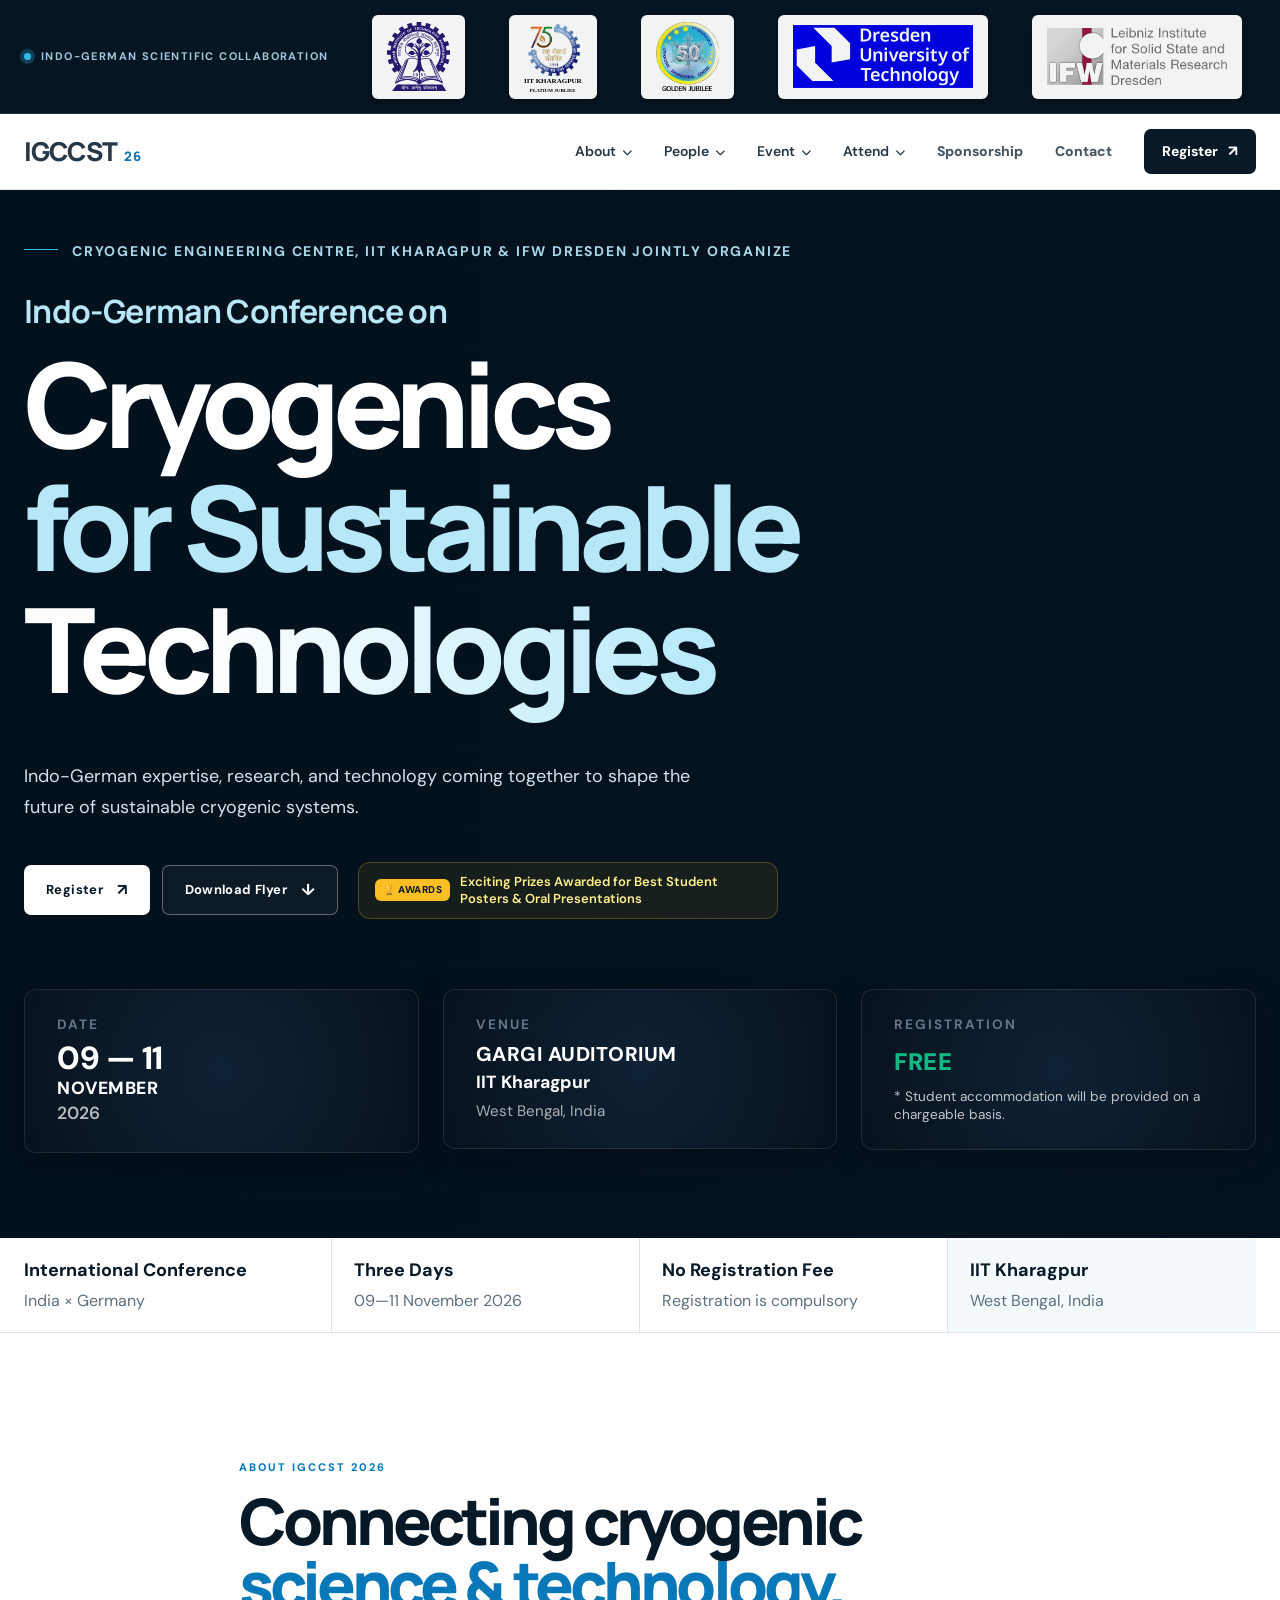
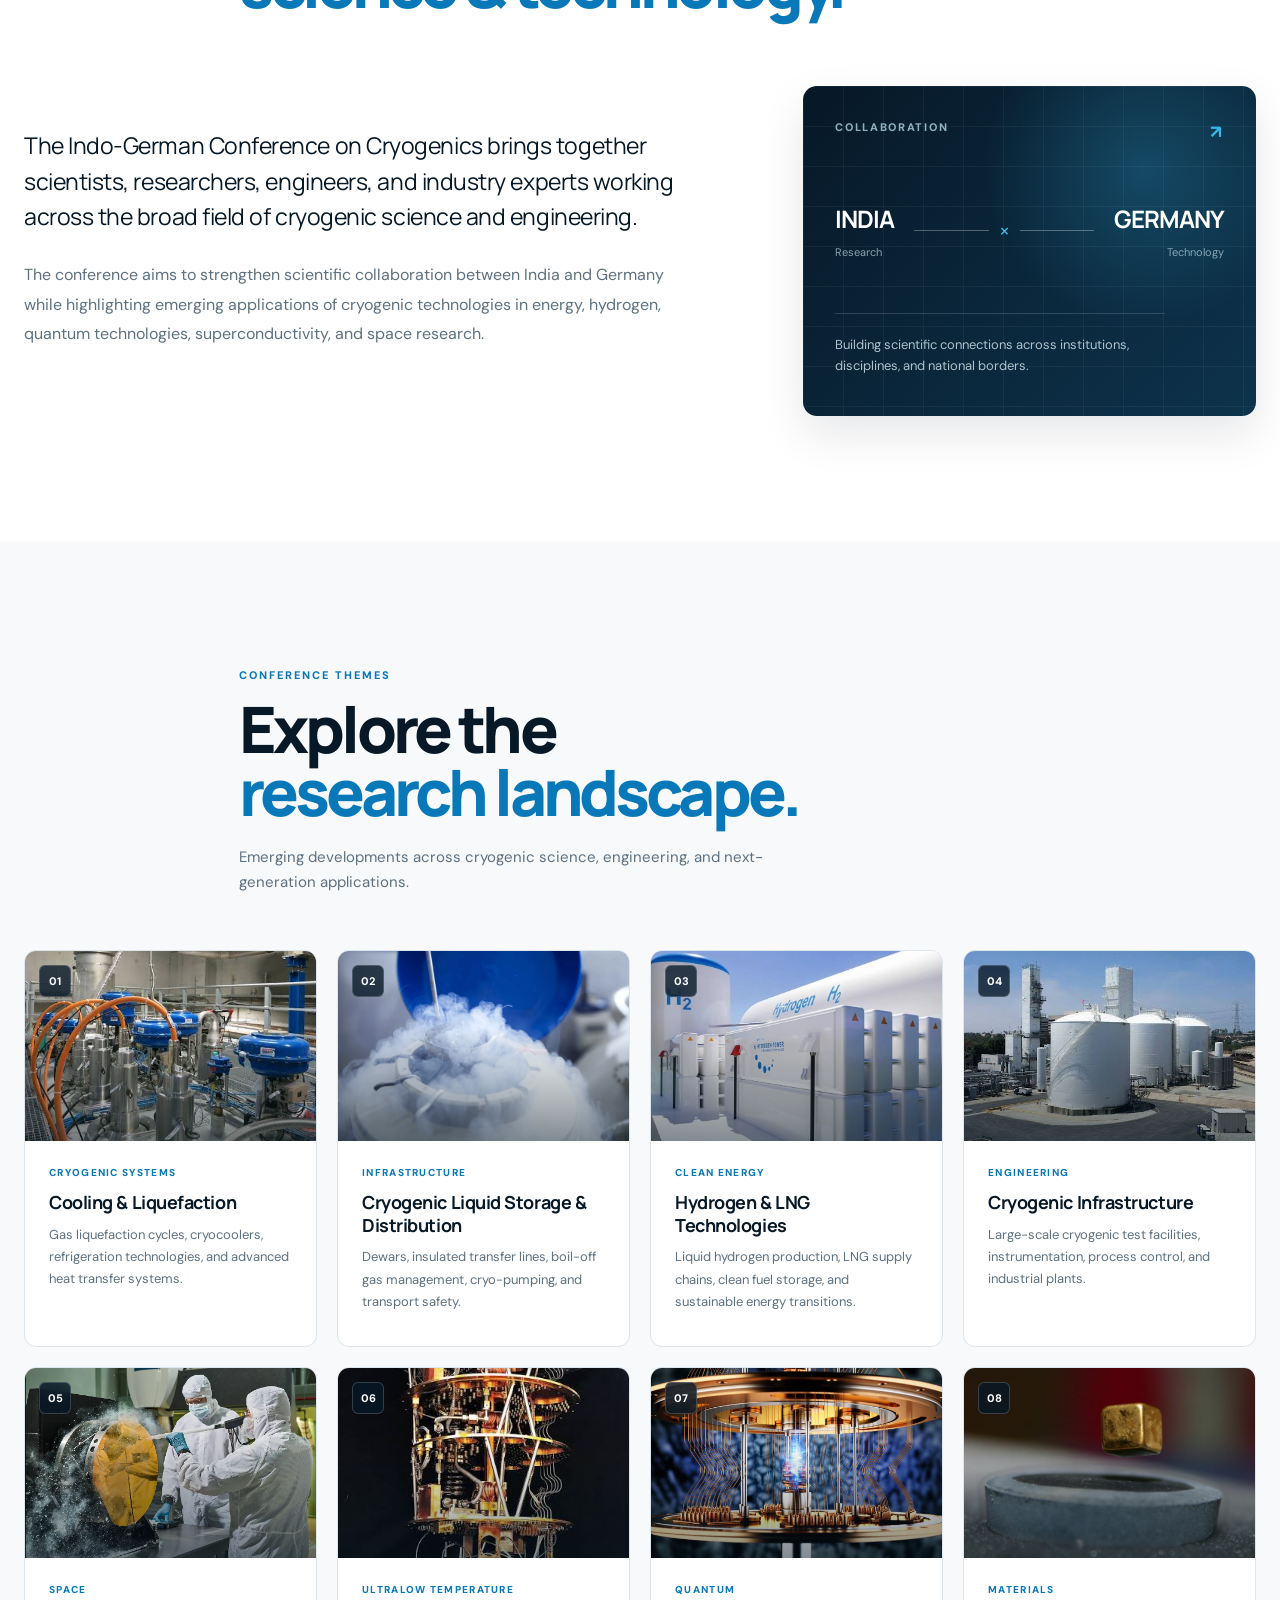
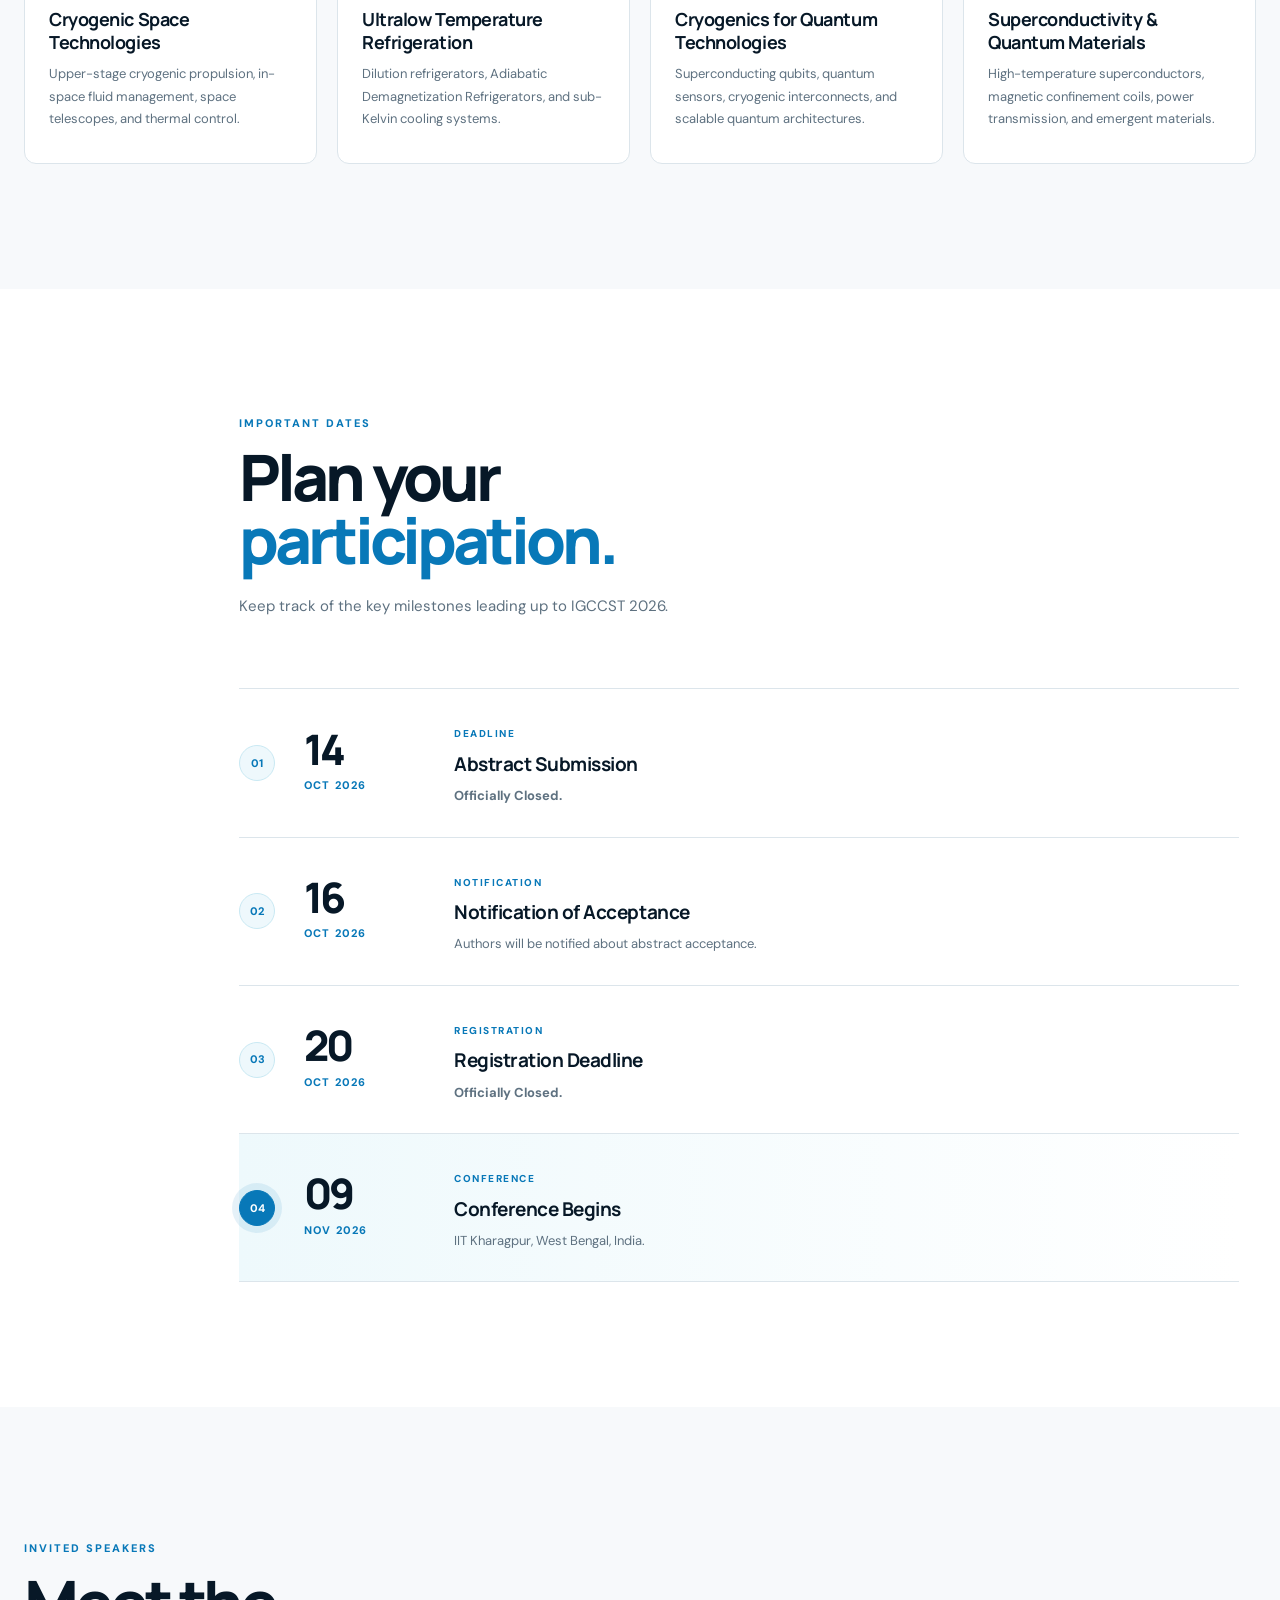
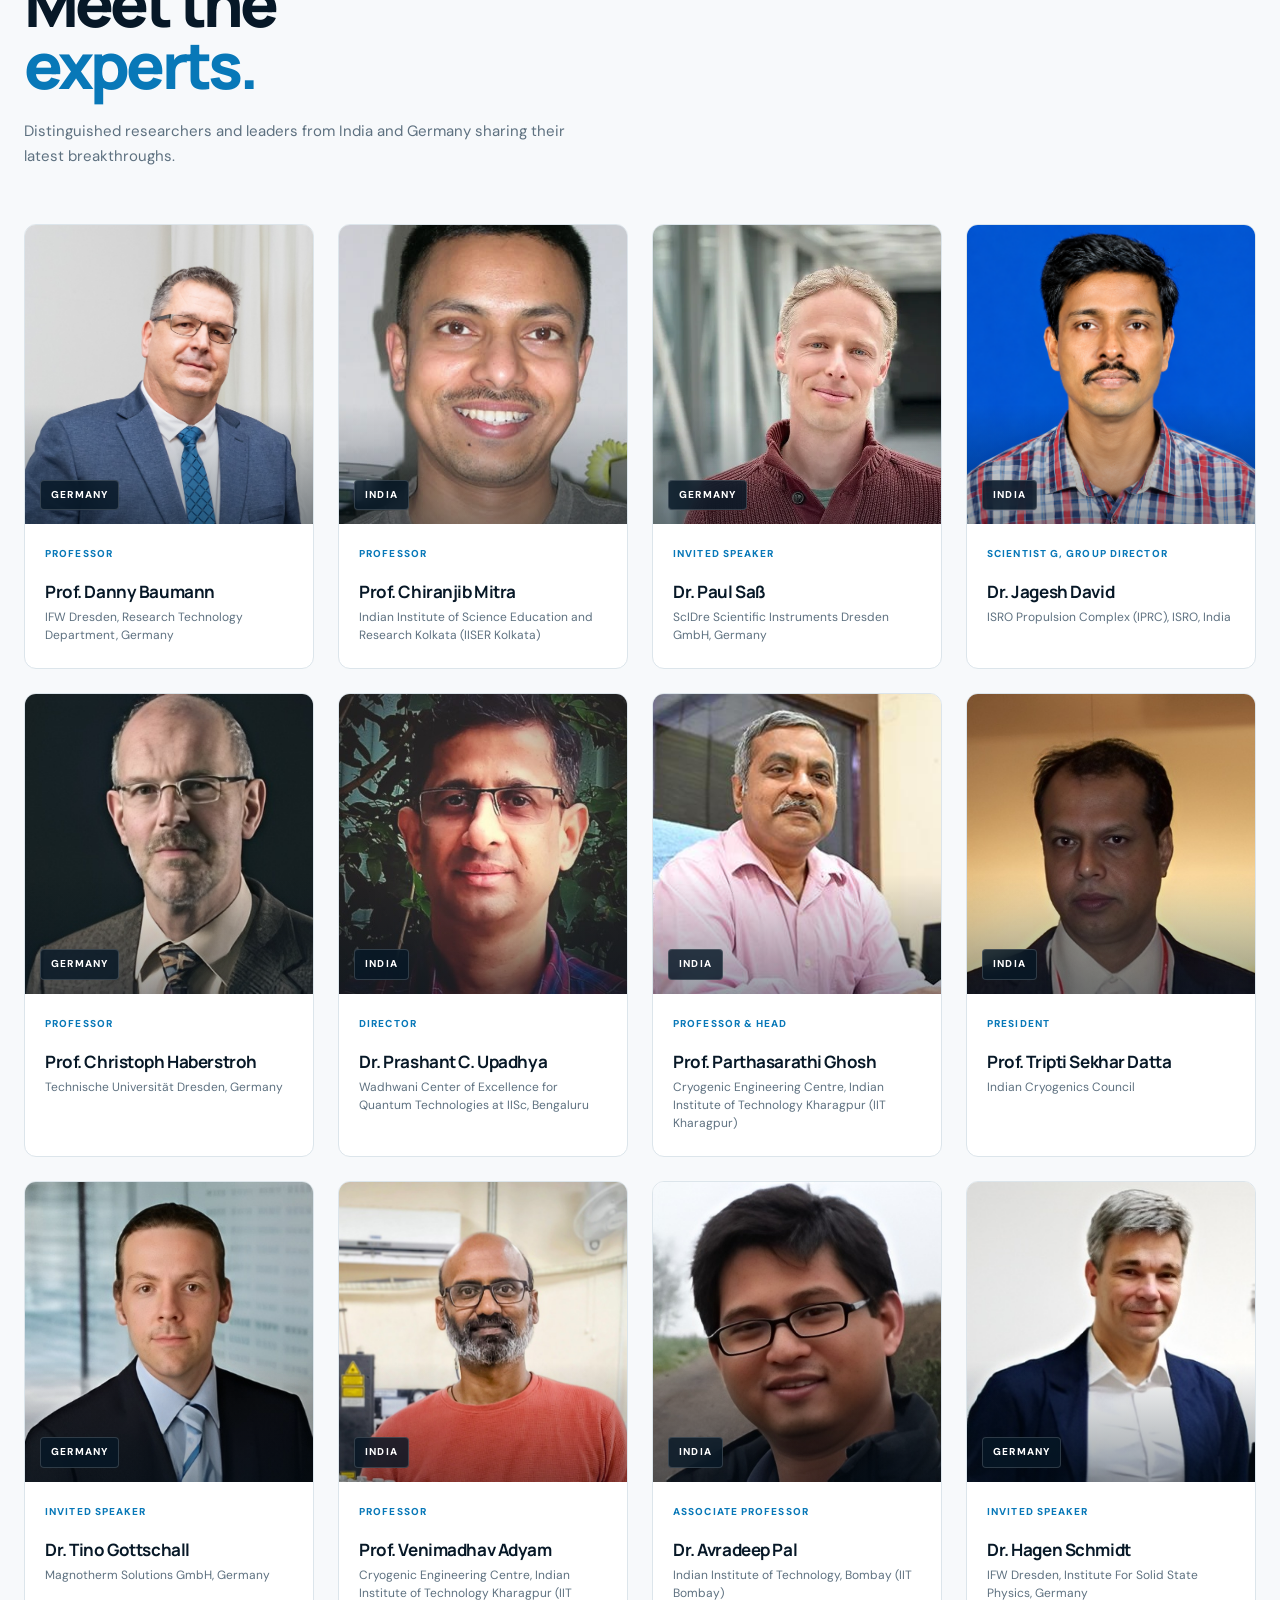
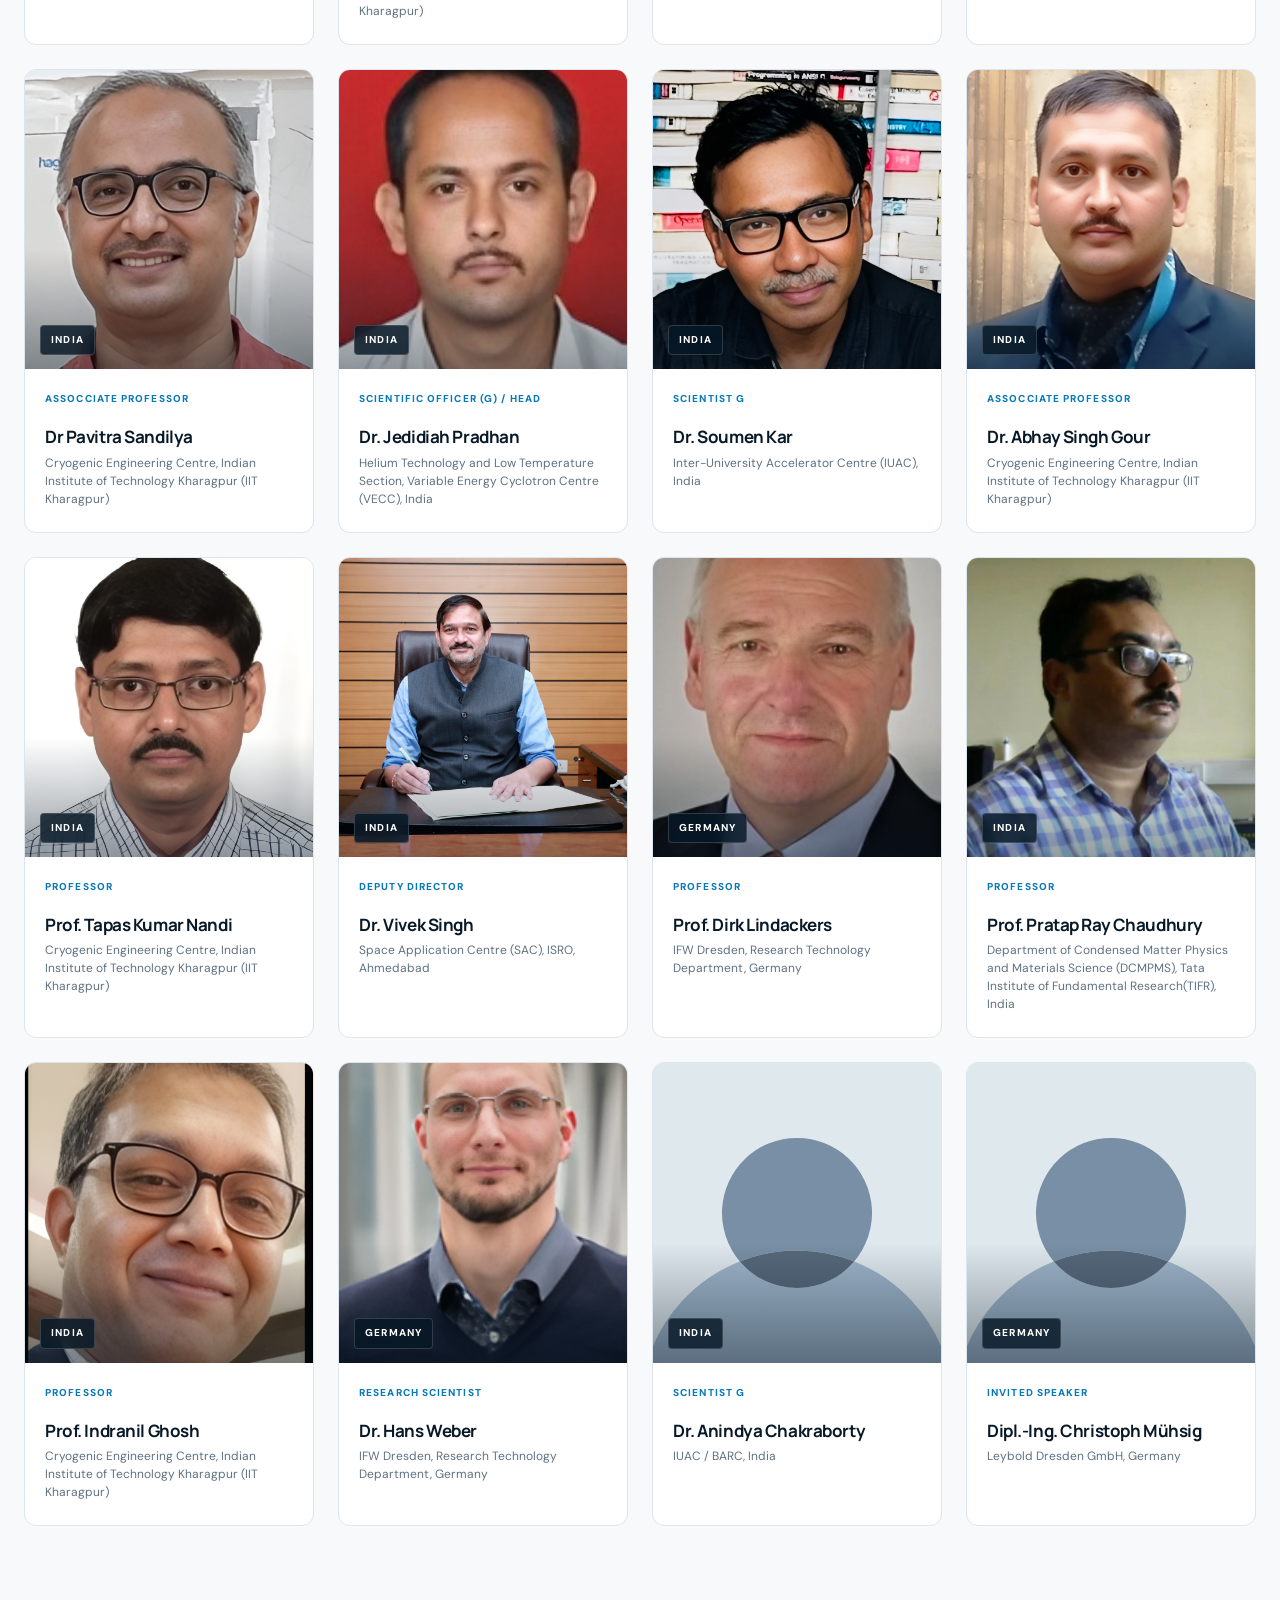
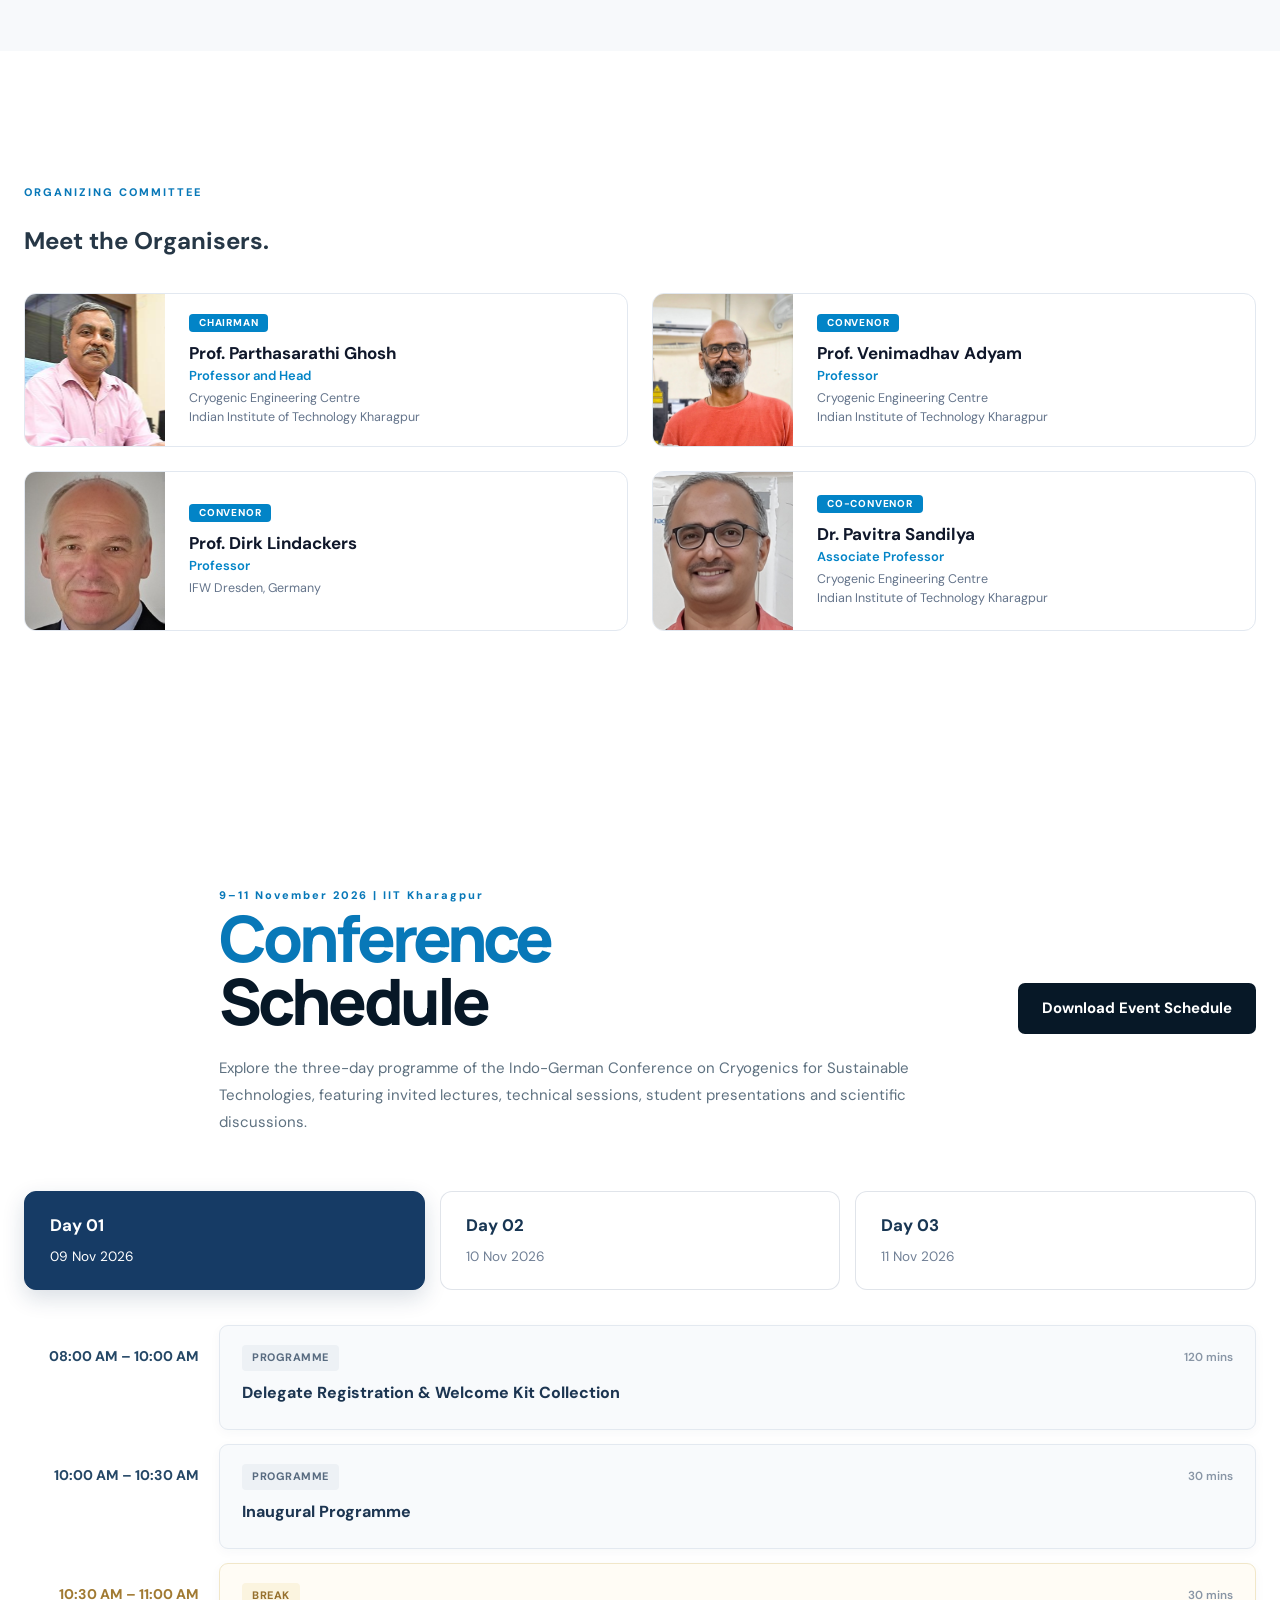
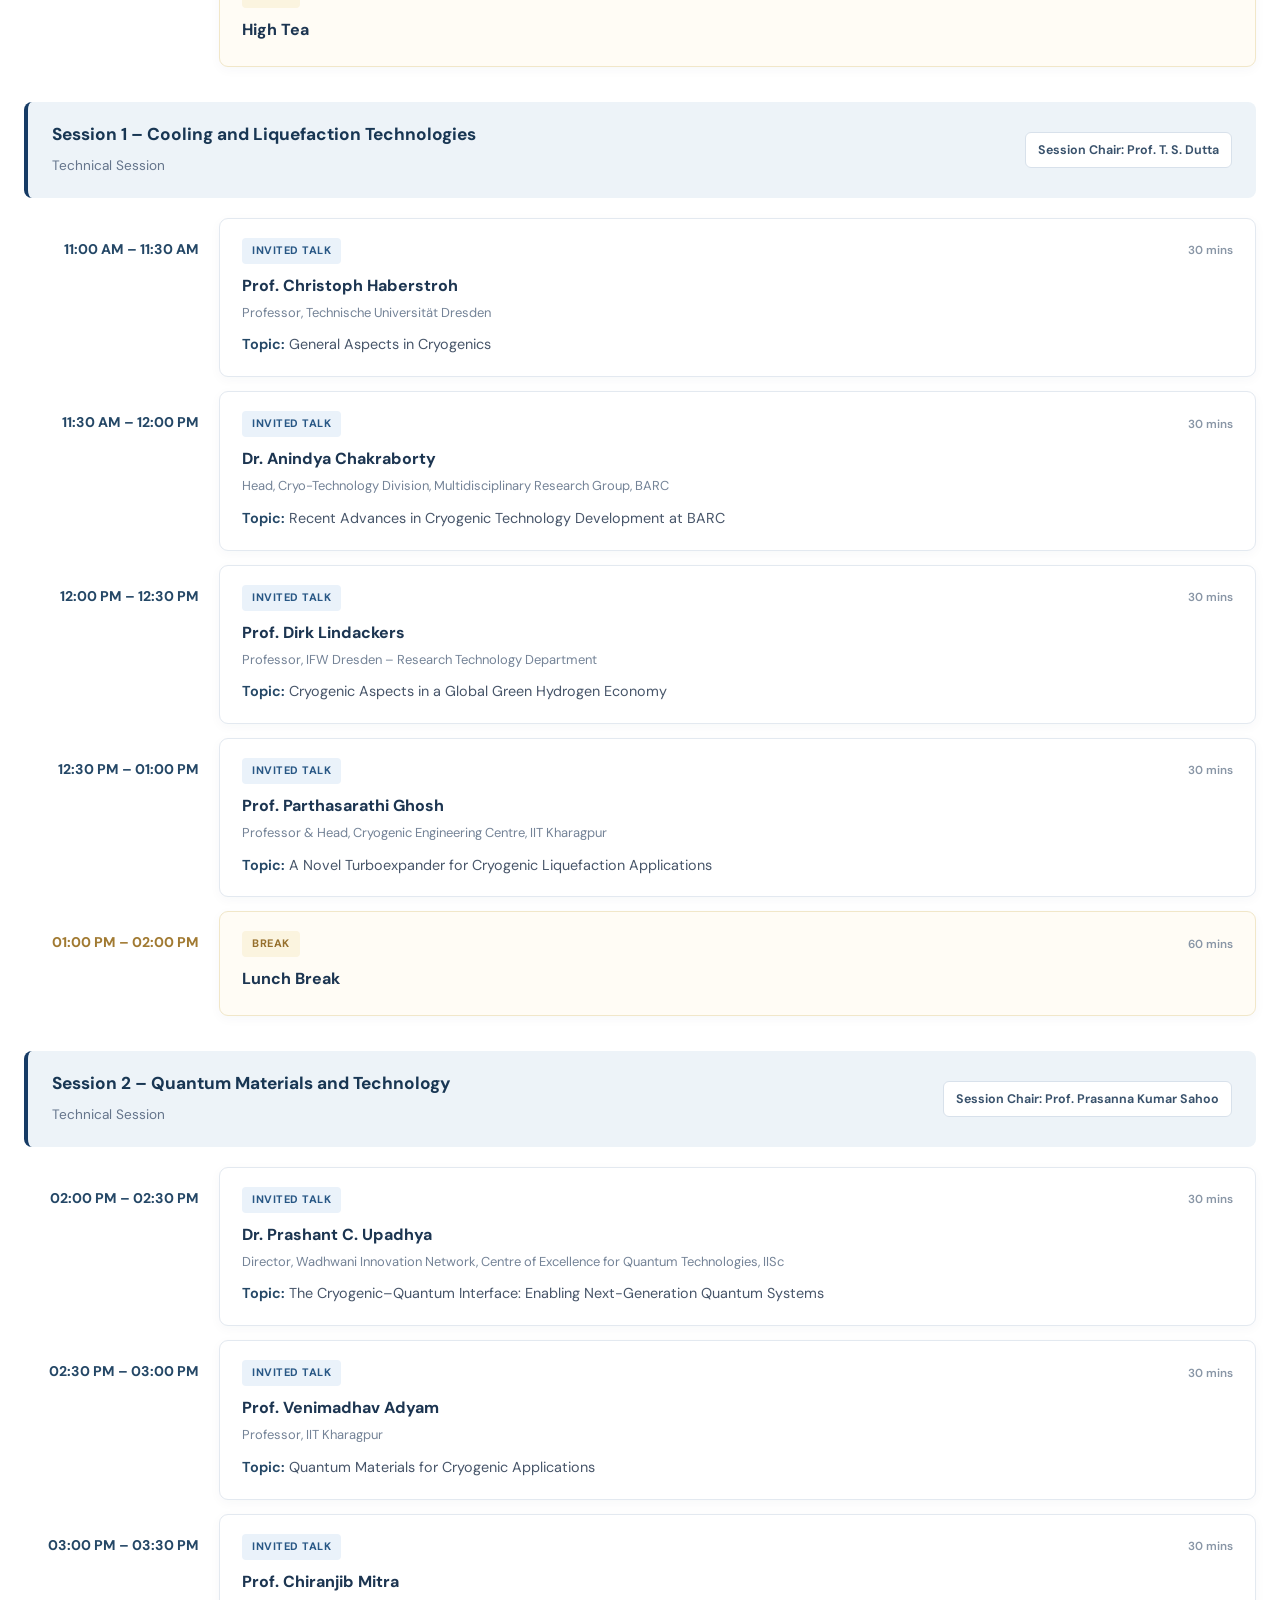
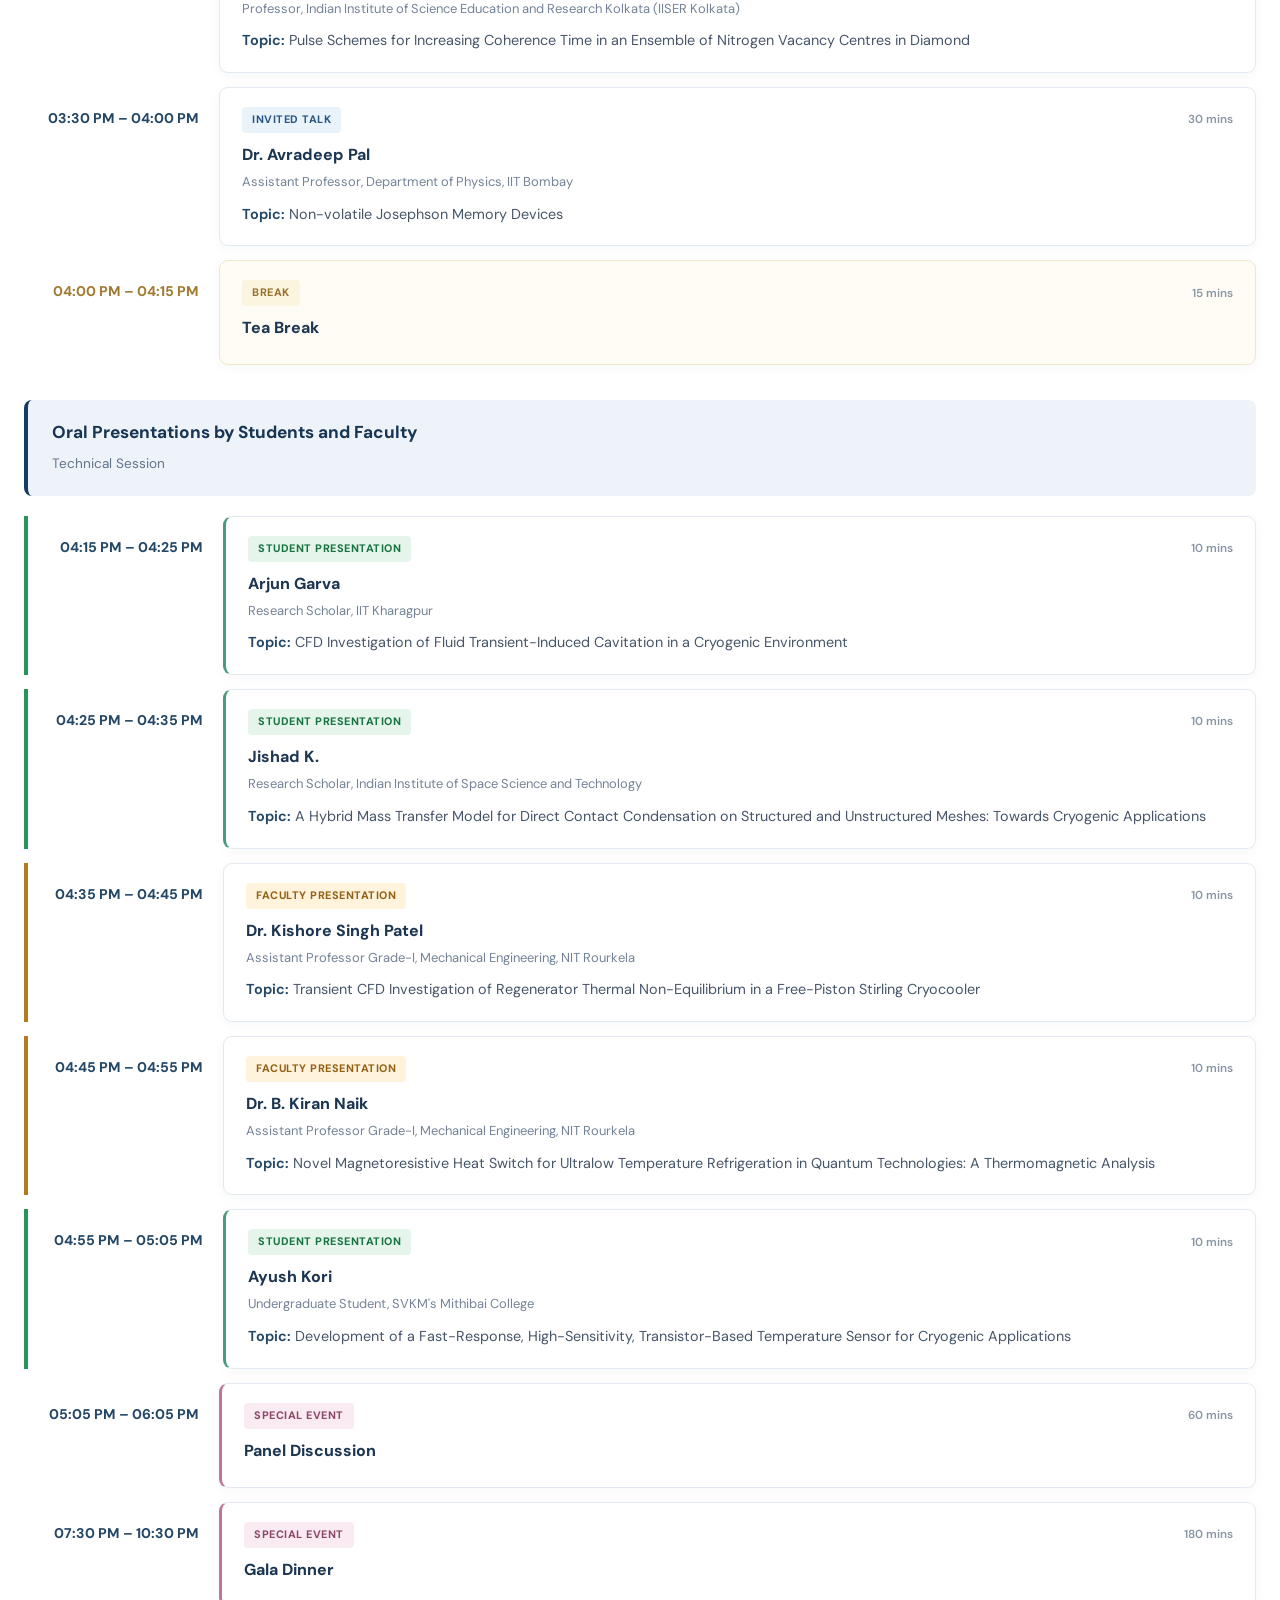
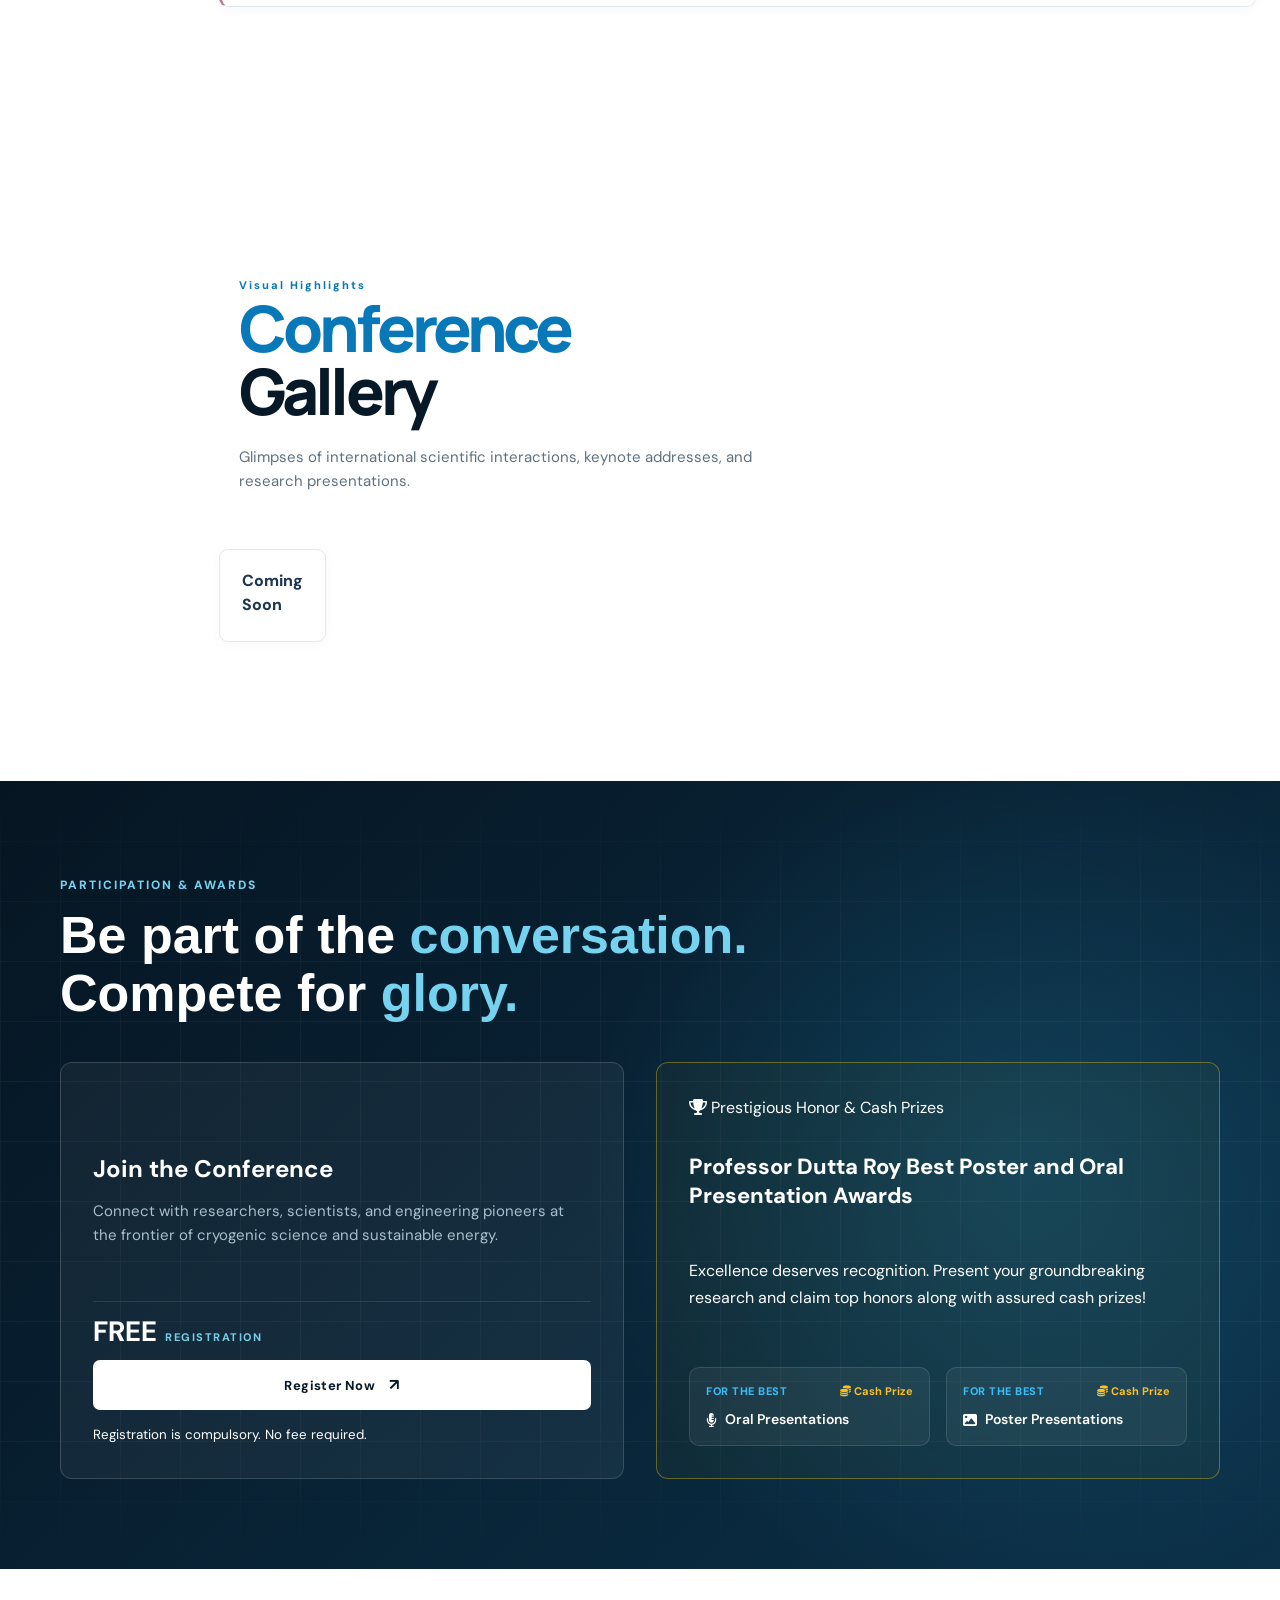
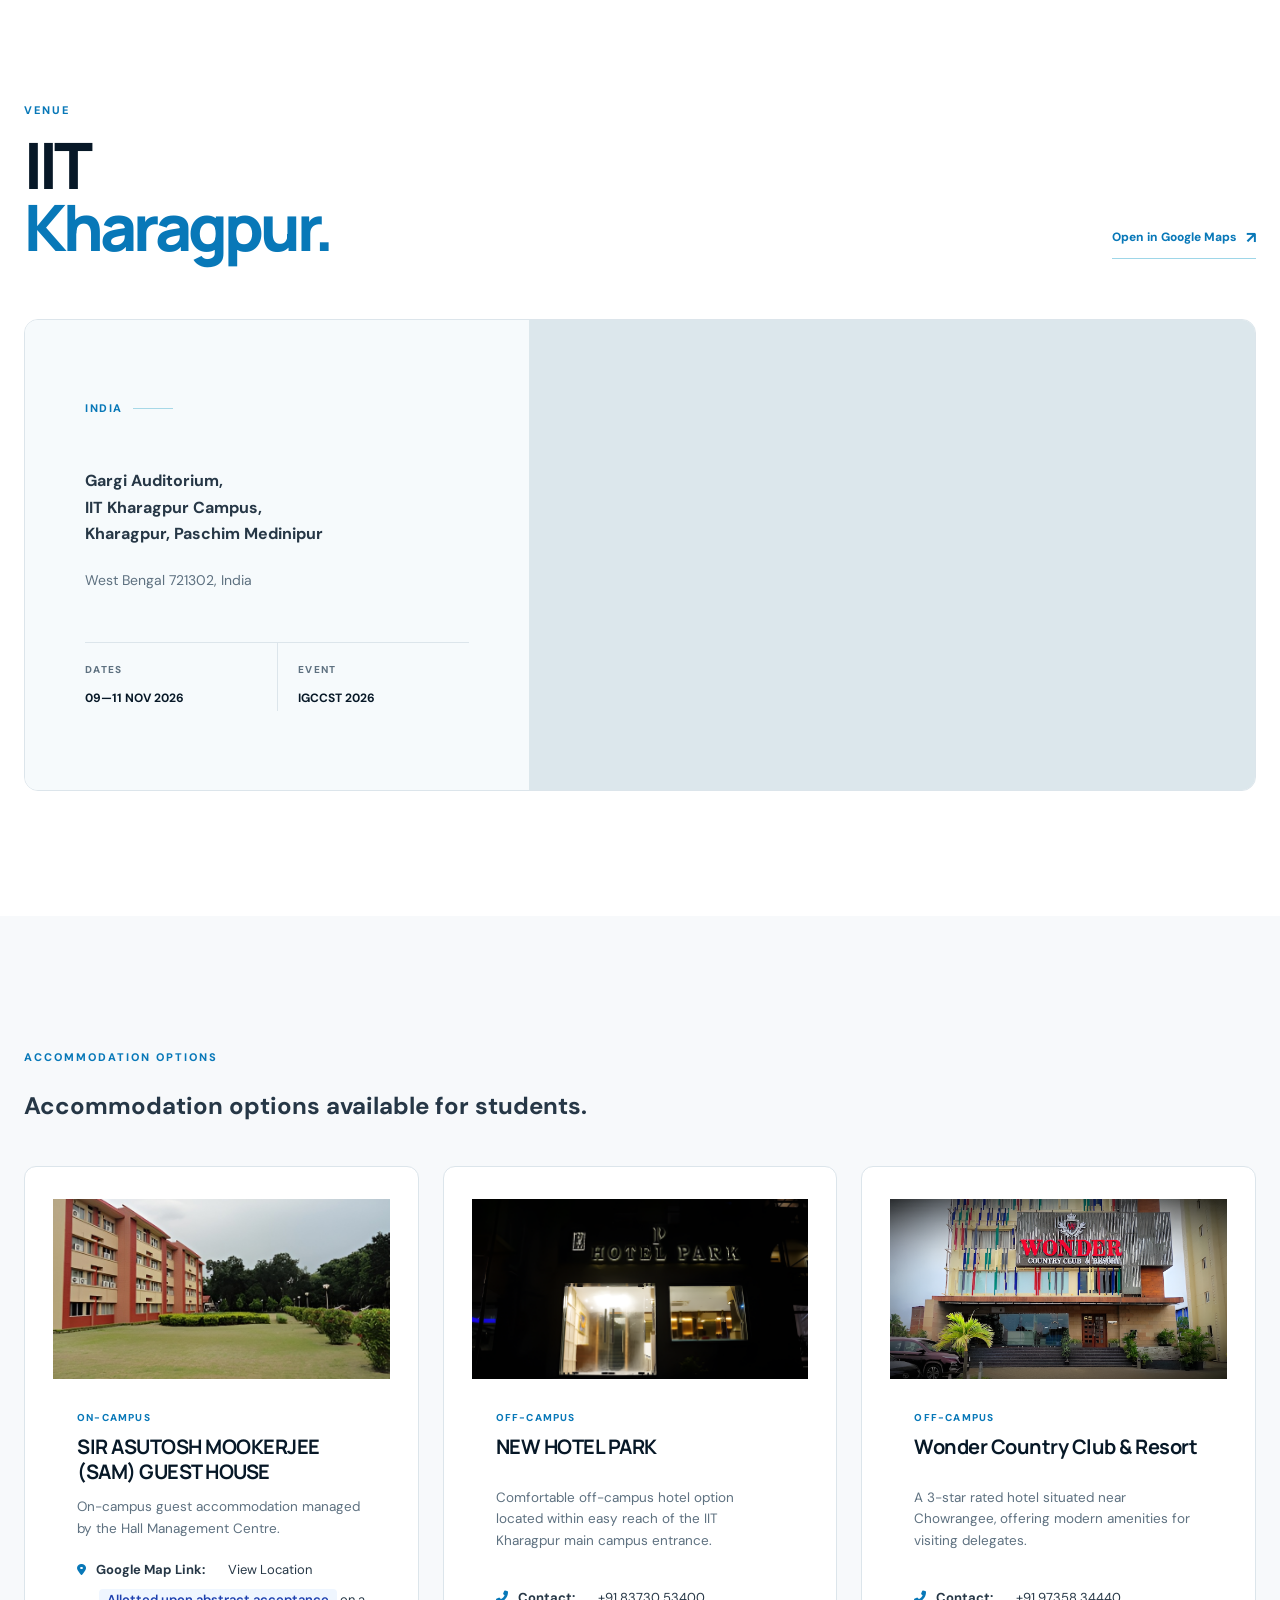
==== commit 22af4c09: "schedule update" ====
--- a/index.html
+++ b/index.html
@@ -700,19 +700,6 @@
         </div>
 
         <div class="speakers-grid">
-          <!-- Speaker 1 -->
-          <article class="speaker-card reveal">
-            <div class="speaker-photo-wrap">
-              <img src="images/speakers/dr-narayanan-appu.jpeg" alt="Dr. Narayanan Appu" loading="lazy" />
-              <span class="speaker-country">INDIA</span>
-            </div>
-            <div class="speaker-info">
-              <span class="speaker-role">DISTINGUISHED SCIENTIST &amp; DIRECTOR</span>
-              <h3>Dr. Narayanan Appu</h3>
-              <p>ISRO Propulsion Complex (IPRC), India</p>
-            </div>
-          </article>
-
           <!-- Speaker 15 -->
           <article class="speaker-card reveal">
             <div class="speaker-photo-wrap">
@@ -749,6 +736,19 @@
               <span class="speaker-role">INVITED SPEAKER</span>
               <h3>Dr. Paul Saß</h3>
               <p>ScIDre Scientific Instruments Dresden GmbH, Germany</p>
+            </div>
+          </article>
+
+          <!-- Speaker 1 -->
+          <article class="speaker-card reveal">
+            <div class="speaker-photo-wrap">
+              <img src="images/speakers/dr-jagesh-david.png" alt="Dr. Jagesh David" loading="lazy" />
+              <span class="speaker-country">INDIA</span>
+            </div>
+            <div class="speaker-info">
+              <span class="speaker-role">SCIENTIST G, GROUP DIRECTOR</span>
+              <h3>Dr. Jagesh David</h3>
+              <p>ISRO Propulsion Complex (IPRC), ISRO, India</p>
             </div>
           </article>
 
@@ -1112,197 +1112,94 @@
 
 
     <!-- =========================================================
-   EVENT SCHEDULE SECTION
+     CONFERENCE SCHEDULE SECTION
 ========================================================= -->
-    <section id="schedule" class="section schedule-section">
-      <div class="container">
-
-        <!-- Section Header -->
-        <div class="section-intro section-intro-wide reveal">
-          <div class="section-number"></div>
-          <div class="section-intro-content">
-            <span class="eyebrow">Program Structure</span>
-            <h2><span>Conference</span> Schedule</h2>
-            <p class="section-subtitle">Explore the three-day comprehensive itinerary spanning advanced cryogenic
-              engineering, clean energy transitions, and quantum materials research.</p>
-          </div>
-
-          <!-- Download Button Container Grid Alignment -->
-          <div class="schedule-download-action">
-            <a href="#schedule" target="_blank" rel="noopener noreferrer" class="nav-cta">
-              <span>Download Event Schedule</span>
-            </a>
-          </div>
-        </div>
-
-
-        <!-- Schedule Navigation Tabs -->
-        <div class="schedule-tabs reveal">
-          <button class="schedule-tab-btn active" onclick="switchScheduleDay(event, 'day1')">
-            <span class="tab-day">Day 01</span>
-            <span class="tab-date">09 Nov 2026</span>
-          </button>
-          <button class="schedule-tab-btn" onclick="switchScheduleDay(event, 'day2')">
-            <span class="tab-day">Day 02</span>
-            <span class="tab-date">10 Nov 2026</span>
-          </button>
-          <button class="schedule-tab-btn" onclick="switchScheduleDay(event, 'day3')">
-            <span class="tab-day">Day 03</span>
-            <span class="tab-date">11 Nov 2026</span>
-          </button>
-        </div>
-
-        <!-- Schedule Day Contents Box -->
-        <div class="schedule-timeline-wrapper">
-
-          <!-- --- DAY 1 TIMELINE --- -->
-          <div id="day1" class="schedule-day-panel active">
-
-            <!-- Session Item 0 -->
-            <div class="schedule-item reveal">
-              <div class="schedule-time"></div>
-              <div class="schedule-content">
-                <!-- <span class="schedule-badge badge-admin"></span> -->
-                <h3>Coming Soon</h3>
-                <!-- <p></p> -->
-              </div>
-            </div>
-
-            <!-- Session Item 1 -->
-            <!-- <div class="schedule-item reveal">
-                    <div class="schedule-time">08:30 AM — 09:30 AM</div>
-                    <div class="schedule-content">
-                        <span class="schedule-badge badge-admin">Registration</span>
-                        <h3>Delegate Registration & Kit Collection</h3>
-                        <p>Welcome reception and badge pick-up at the Gargi Auditorium entry desk.</p>
-                    </div>
-                </div> -->
-
-            <!-- Session Item 2 -->
-            <!-- <div class="schedule-item reveal">
-                    <div class="schedule-time">09:30 AM — 11:00 AM</div>
-                    <div class="schedule-content">
-                        <span class="schedule-badge badge-keynote">Inauguration</span>
-                        <h3>Inaugural Ceremony & Opening Address</h3>
-                        <p>Welcome remarks from the Cryogenic Engineering Centre Head and distinguished German delegates.</p>
-                    </div>
-                </div> -->
-
-            <!-- Session Item 3 -->
-            <!-- <div class="schedule-item reveal">
-                    <div class="schedule-time">11:00 AM — 11:30 AM</div>
-                    <div class="schedule-content">
-                        <span class="schedule-badge badge-break">Break</span>
-                        <h3>Networking Coffee Break</h3>
-                        <p>Exhibition arena interaction and early morning refreshments.</p>
-                    </div>
-                </div> -->
-
-            <!-- Session Item 4 -->
-            <!-- <div class="schedule-item reveal">
-                    <div class="schedule-time">11:30 AM — 01:00 PM</div>
-                    <div class="schedule-content">
-                        <span class="schedule-badge badge-track">Technical Track 01</span>
-                        <h3>Cryogenic Cooling & Liquefaction Systems</h3>
-                        <p>Focusing on high-efficiency gas liquefaction cycles, advanced heat transfers, and cryocooler operations.</p>
-                    </div>
-                </div> -->
-
-          </div>
-
-          <!-- --- DAY 2 TIMELINE --- -->
-          <div id="day2" class="schedule-day-panel">
-
-            <!-- Session Item 0 -->
-            <div class="schedule-item reveal">
-              <div class="schedule-time"></div>
-              <div class="schedule-content">
-                <!-- <span class="schedule-badge badge-admin"></span> -->
-                <h3>Coming Soon</h3>
-                <!-- <p></p> -->
-              </div>
-            </div>
-
-            <!-- Session Item 1 -->
-            <!-- <div class="schedule-item">
-                    <div class="schedule-time">09:00 AM — 10:30 AM</div>
-                    <div class="schedule-content">
-                        <span class="schedule-badge badge-keynote">Plenary Talk</span>
-                        <h3>Hydrogen & LNG Clean Fuel Architectures</h3>
-                        <p>Keynote presentations exploring industrial-scale liquid hydrogen supply chains and fuel storage infrastructures.</p>
-                    </div>
-                </div> -->
-
-            <!-- Session Item 2 -->
-            <!-- <div class="schedule-item">
-                    <div class="schedule-time">10:30 AM — 01:00 PM</div>
-                    <div class="schedule-content">
-                        <span class="schedule-badge badge-track">Technical Track 02</span>
-                        <h3>Cryogenics for Superconducting Materials</h3>
-                        <p>High-temperature superconductor research panels, magnetic levitation, and coil matrix confinement projects.</p>
-                    </div>
-                </div> -->
-
-            <!-- Session Item 3 -->
-            <!-- <div class="schedule-item">
-                    <div class="schedule-time">02:00 PM — 04:30 PM</div>
-                    <div class="schedule-content">
-                        <span class="schedule-badge badge-keynote">Poster Blocks</span>
-                        <h3>Professor Dutta Roy Best Poster Presentations</h3>
-                        <p>Student showcase competition evaluated directly by the Indo-German steering review committee panel.</p>
-                    </div>
-                </div> -->
-
-          </div>
-
-          <!-- --- DAY 3 TIMELINE --- -->
-          <div id="day3" class="schedule-day-panel">
-
-            <!-- Session Item 0 -->
-            <div class="schedule-item reveal">
-              <div class="schedule-time"></div>
-              <div class="schedule-content">
-                <!-- <span class="schedule-badge badge-admin"></span> -->
-                <h3>Coming Soon</h3>
-                <!-- <p></p> -->
-              </div>
-            </div>
-
-            <!-- Session Item 1 -->
-            <!-- <div class="schedule-item">
-                    <div class="schedule-time">09:00 AM — 11:00 AM</div>
-                    <div class="schedule-content">
-                        <span class="schedule-badge badge-track">Technical Track 03</span>
-                        <h3>Ultralow Sub-Kelvin Systems & Quantum Computing</h3>
-                        <p>Dilution refrigeration mechanics, adiabatic demagnetization, and cooling frameworks for qubit scalability.</p>
-                    </div>
-                </div> -->
-
-            <!-- Session Item 2 -->
-            <!-- <div class="schedule-item">
-                    <div class="schedule-time">11:30 AM — 01:00 PM</div>
-                    <div class="schedule-content">
-                        <span class="schedule-badge badge-admin">Industrial Tour</span>
-                        <h3>Cryogenic Engineering Lab Infrastructure Visit</h3>
-                        <p>Live technical demonstration of active large-scale cryogenic infrastructure and test loops at IIT Kharagpur.</p>
-                    </div>
-                </div> -->
-
-            <!-- Session Item 3 -->
-            <!-- <div class="schedule-item">
-                    <div class="schedule-time">03:00 PM — 04:30 PM</div>
-                    <div class="schedule-content">
-                        <span class="schedule-badge badge-keynote">Valedictory</span>
-                        <h3>Valedictory Session & Student Awards Gala</h3>
-                        <p>Distribution of cash awards for the best presentations, closing declarations, and institutional vote of thanks.</p>
-                    </div>
-                </div> -->
-
-          </div>
-
-        </div>
-      </div>
-    </section>
+
+<section id="schedule" class="section schedule-section">
+
+  <div class="container">
+
+    <!-- SECTION HEADER -->
+    <div class="section-intro section-intro-wide reveal">
+
+      <div class="section-number"></div>
+
+      <div class="section-intro-content">
+
+        <span class="eyebrow">9–11 November 2026 | IIT Kharagpur</span>
+
+        <h2>
+          <span>Conference</span> Schedule
+        </h2>
+
+        <p class="section-subtitle">
+          Explore the three-day programme of the Indo-German Conference
+          on Cryogenics for Sustainable Technologies, featuring invited
+          lectures, technical sessions, student presentations and
+          scientific discussions.
+        </p>
+
+      </div>
+
+      <div class="schedule-download-action">
+        <button class="nav-cta">
+          <a 
+          href="https://drive.google.com/file/d/1u_BZJIK3ZVjfHbcx2XLPD588RSxtil9U/view?usp=drive_link"
+          target="_blank">
+            <span>Download Event Schedule</span>
+          </a>
+        </button>
+      </div>
+
+    </div>
+
+
+    <!-- DAY NAVIGATION -->
+    <div class="schedule-tabs reveal">
+
+      <button class="schedule-tab-btn active"
+              onclick="switchScheduleDay(event, 'day1')">
+
+        <span class="tab-day">Day 01</span>
+        <span class="tab-date">09 Nov 2026</span>
+
+      </button>
+
+
+      <button class="schedule-tab-btn"
+              onclick="switchScheduleDay(event, 'day2')">
+
+        <span class="tab-day">Day 02</span>
+        <span class="tab-date">10 Nov 2026</span>
+
+      </button>
+
+
+      <button class="schedule-tab-btn"
+              onclick="switchScheduleDay(event, 'day3')">
+
+        <span class="tab-day">Day 03</span>
+        <span class="tab-date">11 Nov 2026</span>
+
+      </button>
+
+    </div>
+
+
+    <!-- SCHEDULE CONTENT -->
+    <div class="schedule-timeline-wrapper" id="schedulePrintArea">
+
+      <div id="day1" class="schedule-day-panel active"></div>
+
+      <div id="day2" class="schedule-day-panel"></div>
+
+      <div id="day3" class="schedule-day-panel"></div>
+
+    </div>
+
+  </div>
+
+</section>
 
 
 
--- a/css/style.css
+++ b/css/style.css
@@ -1766,229 +1766,635 @@
 
 
 /* =========================================================
-   EVENT SCHEDULE & INTERACTIVE TIMELINE SYSTEM
+   CONFERENCE SCHEDULE SECTION
 ========================================================= */
 
 .schedule-section {
-    background: var(--paper);
-}
-
-/* Day Selector Navigation Tabs Layout */
+    position: relative;
+    overflow: hidden;
+}
+
+.schedule-section .section-intro {
+    align-items: center;
+    gap: 25px;
+}
+
+.schedule-section .section-subtitle {
+    max-width: 720px;
+    line-height: 1.8;
+}
+
+
+/* =========================================================
+   DOWNLOAD BUTTON
+========================================================= */
+
+.schedule-download-action {
+    display: flex;
+    align-items: center;
+    justify-content: flex-end;
+    flex-shrink: 0;
+}
+
+.schedule-download-action button {
+    cursor: pointer;
+    border: none;
+    font-family: inherit;
+}
+
+
+/* =========================================================
+   DAY NAVIGATION TABS
+========================================================= */
+
 .schedule-tabs {
-    display: flex;
-    justify-content: center;
-    gap: 16px;
-    margin-bottom: 50px;
-    border-bottom: 1px solid var(--line);
-    padding-bottom: 16px;
+    display: grid;
+    grid-template-columns: repeat(3, 1fr);
+    gap: 15px;
+    margin: 45px 0 35px;
 }
 
 .schedule-tab-btn {
-    background: transparent;
-    border: 1px solid var(--line);
-    border-radius: 10px;
-    padding: 12px 28px;
+    position: relative;
     display: flex;
     flex-direction: column;
-    align-items: center;
+    gap: 7px;
+
+    padding: 20px 25px;
+
+    border: 1px solid rgba(100, 120, 150, 0.2);
+    border-radius: 12px;
+
+    background: rgba(255, 255, 255, 0.7);
+
+    text-align: left;
     cursor: pointer;
-    min-width: 160px;
-    transition: all 0.3s var(--ease);
+
+    transition: all 0.3s ease;
+}
+
+.schedule-tab-btn:hover {
+    border-color: var(--primary-color, #163b65);
+    transform: translateY(-3px);
+}
+
+.schedule-tab-btn.active {
+    background: var(--primary-color, #163b65);
+    border-color: var(--primary-color, #163b65);
+
+    box-shadow: 0 8px 22px rgba(20, 50, 85, 0.16);
 }
 
 .schedule-tab-btn .tab-day {
-    color: var(--ink);
-    font-family: "Manrope", sans-serif;
-    font-size: 16px;
-    font-weight: 800;
+    font-size: 1.05rem;
+    font-weight: 750;
+    color: var(--heading-color, #183653);
 }
 
 .schedule-tab-btn .tab-date {
-    color: var(--muted);
-    font-size: 12px;
-    margin-top: 2px;
-}
-
-/* Active State Design Tokens */
-.schedule-tab-btn:hover {
-    border-color: #b7dce9;
-    background: var(--white);
-    transform: translateY(-2px);
-}
-
-.schedule-tab-btn.active {
-    background: var(--navy);
-    border-color: var(--navy);
-    box-shadow: var(--shadow-sm);
-}
-
-.schedule-tab-btn.active .tab-day {
-    color: var(--white);
-}
-
+    font-size: 0.85rem;
+    color: #718096;
+}
+
+.schedule-tab-btn.active .tab-day,
 .schedule-tab-btn.active .tab-date {
-    color: var(--cyan);
-}
-
-/* Day Content Visibility Panels */
+    color: #ffffff;
+}
+
+
+/* =========================================================
+   DAY CONTENT
+========================================================= */
+
+.schedule-timeline-wrapper {
+    position: relative;
+    min-height: 250px;
+}
+
 .schedule-day-panel {
     display: none;
-    max-width: 900px;
-    margin-inline: auto;
+    animation: scheduleFadeIn 0.4s ease;
 }
 
 .schedule-day-panel.active {
     display: block;
 }
 
-/* Timeline Row Layout Tracks */
+@keyframes scheduleFadeIn {
+    from {
+        opacity: 0;
+        transform: translateY(10px);
+    }
+
+    to {
+        opacity: 1;
+        transform: translateY(0);
+    }
+}
+
+
+/* =========================================================
+   SESSION HEADER
+========================================================= */
+
+.schedule-session-header {
+    position: relative;
+
+    display: flex;
+    justify-content: space-between;
+    align-items: center;
+
+    gap: 20px;
+
+    margin: 35px 0 20px;
+    padding: 20px 24px;
+
+    background: #edf3f8;
+
+    border-left: 4px solid var(--primary-color, #163b65);
+    border-radius: 8px;
+}
+
+.schedule-session-header:first-child {
+    margin-top: 0;
+}
+
+.session-heading {
+    min-width: 0;
+}
+
+.session-heading h3 {
+    margin: 0 0 7px;
+
+    color: #183653;
+
+    font-size: 1.08rem;
+    font-weight: 750;
+    line-height: 1.5;
+}
+
+.session-heading p {
+    margin: 0;
+
+    font-size: 0.85rem;
+    color: #64748b;
+}
+
+.session-chair {
+    flex-shrink: 0;
+
+    padding: 7px 12px;
+
+    background: #ffffff;
+    border: 1px solid #d8e1eb;
+    border-radius: 6px;
+
+    color: #38516b;
+
+    font-size: 0.78rem;
+    font-weight: 650;
+}
+
+
+/* =========================================================
+   SCHEDULE ITEMS
+========================================================= */
+
 .schedule-item {
+    position: relative;
+
     display: grid;
-    grid-template-columns: 240px 1fr;
-    gap: 40px;
-    padding-block: 28px;
-    border-bottom: 1px solid var(--line);
+    grid-template-columns: 175px 1fr;
+
+    gap: 20px;
+
+    margin-bottom: 14px;
+}
+
+
+/* TIME COLUMN */
+
+.schedule-time {
+    display: flex;
+    align-items: flex-start;
+    justify-content: flex-end;
+
+    padding-top: 20px;
+
+    color: #244766;
+
+    font-size: 0.88rem;
+    font-weight: 750;
+
+    text-align: right;
+    white-space: nowrap;
+}
+
+
+/* CONTENT CARD */
+
+.schedule-content {
     position: relative;
-}
-
-.schedule-item:last-child {
-    border-bottom: none;
-}
-
-/* Pure CSS Timeline Vertical Indicator Ribbon Node */
-.schedule-item::before {
-    content: "";
-    position: absolute;
-    left: 240px;
-    top: 0;
-    bottom: 0;
-    width: 2px;
-    background: var(--line);
-    transform: translateX(-1px);
-}
-
-.schedule-time {
-    color: var(--ink);
-    font-family: "Manrope", sans-serif;
-    font-size: 15px;
-    font-weight: 800;
-    letter-spacing: -0.2px;
-    padding-top: 4px;
-}
-
-.schedule-content {
-    padding-left: 20px;
-    position: relative;
-}
-
-/* Circular Timeline Connector Junction Pin Node */
-.schedule-content::before {
-    content: "";
-    position: absolute;
-    left: -24px;
-    top: 12px;
-    width: 10px;
-    height: 10px;
-    border-radius: 50%;
-    background: var(--white);
-    border: 2px solid var(--blue);
-    z-index: 2;
-    transition: background 0.3s ease;
-}
-
-.schedule-item:hover .schedule-content::before {
-    background: var(--cyan);
-}
-
-/* Contextual Category Badge Tags */
+
+    padding: 19px 22px;
+
+    background: #ffffff;
+
+    border: 1px solid #e3e9f0;
+    border-radius: 9px;
+
+    box-shadow: 0 3px 12px rgba(20, 45, 75, 0.035);
+
+    transition: all 0.25s ease;
+}
+
+.schedule-content:hover {
+    border-color: #b8cadc;
+
+    box-shadow: 0 7px 18px rgba(20, 45, 75, 0.07);
+
+    transform: translateY(-2px);
+}
+
+
+/* SPEAKER NAME */
+
+.schedule-content h3 {
+    margin: 0 0 5px;
+
+    color: #1c3551;
+
+    font-size: 1rem;
+    font-weight: 750;
+    line-height: 1.5;
+}
+
+
+/* AFFILIATION */
+
+.schedule-affiliation {
+    margin: 0 0 10px;
+
+    color: #748397;
+
+    font-size: 0.81rem;
+    line-height: 1.6;
+}
+
+
+/* PRESENTATION TOPIC */
+
+.schedule-topic {
+    margin: 0;
+
+    color: #475569;
+
+    font-size: 0.9rem;
+    line-height: 1.65;
+}
+
+.schedule-topic strong {
+    color: #244766;
+    font-weight: 650;
+}
+
+
+/* =========================================================
+   EVENT BADGES
+========================================================= */
+
 .schedule-badge {
     display: inline-block;
-    font-size: 10px;
-    font-weight: 800;
-    letter-spacing: 1px;
+
+    margin-bottom: 9px;
+    padding: 4px 10px;
+
+    border-radius: 4px;
+
+    font-size: 0.68rem;
+    font-weight: 750;
+
+    letter-spacing: 0.5px;
     text-transform: uppercase;
-    padding: 3px 8px;
-    border-radius: 4px;
+}
+
+
+/* INVITED TALK */
+
+.badge-keynote {
+    color: #285785;
+    background: #eaf2fa;
+}
+
+
+/* BREAKS */
+
+.badge-break {
+    color: #96702d;
+    background: #fbf4df;
+}
+
+
+/* ADMINISTRATIVE EVENTS */
+
+.badge-admin {
+    color: #586b80;
+    background: #edf1f5;
+}
+
+
+/* STUDENT PRESENTATIONS */
+
+.badge-student {
+    color: #26745e;
+    background: #e5f5ed;
+}
+
+
+/* POSTER */
+
+.badge-poster {
+    color: #76539a;
+    background: #f1eafa;
+}
+
+
+/* INDUSTRY */
+
+.badge-industry {
+    color: #9a5b28;
+    background: #fff0e2;
+}
+
+
+/* SPECIAL EVENTS */
+
+.badge-special {
+    color: #8c4667;
+    background: #faeaf1;
+}
+
+
+/* =========================================================
+   EVENT TYPE CARD STYLING
+========================================================= */
+
+.schedule-item.event-break .schedule-content {
+    background: #fffcf5;
+    border-color: #f1e7c9;
+}
+
+.schedule-item.event-break .schedule-time {
+    color: #a17a32;
+}
+
+
+.schedule-item.event-student .schedule-content {
+    border-left: 3px solid #4b9a7b;
+}
+
+
+.schedule-item.event-poster .schedule-content {
+    border-left: 3px solid #9270b5;
+}
+
+
+.schedule-item.event-special .schedule-content {
+    border-left: 3px solid #bd7798;
+}
+
+
+.schedule-item.event-admin .schedule-content {
+    background: #f8fafc;
+}
+
+/* Student presentations – Green */
+.event-student {
+    border-left: 4px solid #26945b;
+}
+
+.event-student .schedule-badge {
+    background: #e5f5eb;
+    color: #187342;
+}
+
+/* Faculty presentations – Same colour as poster session */
+.event-faculty {
+    border-left: 4px solid var(--poster-color, #b7791f);
+}
+
+.event-faculty .schedule-badge {
+    background: var(--poster-bg, #fff3dc);
+    color: var(--poster-text, #946015);
+}
+
+/* =========================================================
+   RESPONSIVE DESIGN
+========================================================= */
+
+@media (max-width: 900px) {
+
+    .schedule-section .section-intro {
+        align-items: flex-start;
+        flex-direction: column;
+    }
+
+    .schedule-download-action {
+        justify-content: flex-start;
+    }
+
+    .schedule-tabs {
+        gap: 10px;
+    }
+
+    .schedule-tab-btn {
+        padding: 16px;
+    }
+
+    .schedule-item {
+        grid-template-columns: 135px 1fr;
+        gap: 15px;
+    }
+
+}
+
+
+@media (max-width: 600px) {
+
+    .schedule-tabs {
+        grid-template-columns: repeat(3, 1fr);
+        gap: 7px;
+        margin: 30px 0 25px;
+    }
+
+    .schedule-tab-btn {
+        padding: 13px 8px;
+        text-align: center;
+        align-items: center;
+    }
+
+    .schedule-tab-btn .tab-day {
+        font-size: 0.85rem;
+    }
+
+    .schedule-tab-btn .tab-date {
+        font-size: 0.68rem;
+    }
+
+    .schedule-session-header {
+        flex-direction: column;
+        align-items: flex-start;
+        gap: 12px;
+        padding: 17px;
+    }
+
+    .schedule-item {
+        display: block;
+        margin-bottom: 17px;
+    }
+
+    .schedule-time {
+        justify-content: flex-start;
+        padding: 0 0 7px 3px;
+        font-size: 0.8rem;
+    }
+
+    .schedule-content {
+        padding: 17px;
+    }
+
+    .schedule-content h3 {
+        font-size: 0.95rem;
+    }
+
+    .schedule-affiliation {
+        font-size: 0.78rem;
+    }
+
+    .schedule-topic {
+        font-size: 0.84rem;
+    }
+
+    .session-chair {
+        font-size: 0.72rem;
+    }
+
+}
+
+
+/* =========================================================
+   PRINT / SAVE AS PDF
+========================================================= */
+
+@media print {
+
+    @page {
+        size: A4 portrait;
+        margin: 12mm;
+    }
+
+    body * {
+        visibility: hidden;
+    }
+
+    #schedule,
+    #schedule * {
+        visibility: visible;
+    }
+
+    #schedule {
+        position: absolute;
+        left: 0;
+        top: 0;
+
+        width: 100%;
+        padding: 0;
+        margin: 0;
+
+        background: #ffffff;
+    }
+
+    #schedule .section-intro {
+        display: block;
+    }
+
+    #schedule .schedule-download-action,
+    #schedule .schedule-tabs {
+        display: none !important;
+    }
+
+    #schedule .schedule-timeline-wrapper {
+        min-height: auto;
+    }
+
+    #schedule .schedule-day-panel {
+        display: block !important;
+        animation: none;
+    }
+
+    #schedule .schedule-day-panel::before {
+        content: "";
+        display: block;
+        margin: 25px 0 15px;
+
+        border-top: 2px solid #183653;
+    }
+
+    #schedule .schedule-day-panel:first-child::before {
+        display: none;
+    }
+
+    #schedule .schedule-item {
+        break-inside: avoid;
+        page-break-inside: avoid;
+    }
+
+    #schedule .schedule-session-header {
+        break-after: avoid;
+        page-break-after: avoid;
+    }
+
+    #schedule .schedule-content {
+        box-shadow: none;
+    }
+
+    #schedule .schedule-content:hover {
+        transform: none;
+    }
+
+}
+
+/* Schedule card top row */
+
+.schedule-card-top {
+    display: flex;
+    justify-content: space-between;
+    align-items: center;
+    gap: 10px;
     margin-bottom: 10px;
 }
 
-.badge-admin {
-    background: #e2e8f0;
-    color: #475569;
-}
-
-.badge-keynote {
-    background: #e0f2fe;
-    color: #0369a1;
-}
-
-.badge-track {
-    background: #eef2ff;
-    color: #4338ca;
-}
-
-.badge-break {
-    background: #fef3c7;
-    color: #d97706;
-}
-
-.schedule-content h3 {
-    margin: 0 0 6px;
-    color: var(--ink);
-    font-family: "Manrope", sans-serif;
-    font-size: 19px;
-    font-weight: 700;
-    line-height: 1.3;
-}
-
-.schedule-content p {
-    margin: 0;
-    color: var(--muted);
-    font-size: 14px;
-    line-height: 1.6;
-}
-
-/* =========================================================
-   SCHEDULE RESPONSIVE BREAKPOINT ADAPTATIONS
-========================================================= */
-
-@media (max-width: 768px) {
-    .schedule-tabs {
-        overflow-x: auto;
-        justify-content: flex-start;
-        padding-bottom: 12px;
-        -webkit-overflow-scrolling: touch;
-    }
-
-    .schedule-tab-btn {
-        flex-shrink: 0;
-        padding: 10px 20px;
-        min-width: 130px;
-    }
-
-    .schedule-item {
-        grid-template-columns: 1fr;
-        gap: 12px;
-        padding-block: 22px;
-    }
-
-    .schedule-item::before {
-        display: none;
-        /* Strip central line grids on touch sizes */
-    }
-
-    .schedule-content {
-        padding-left: 0;
-    }
-
-    .schedule-content::before {
-        display: none;
-    }
-
-    .schedule-time {
-        color: var(--blue);
-        font-size: 14px;
-    }
+.schedule-card-top .schedule-badge {
+    margin-bottom: 0;
+}
+
+.schedule-duration {
+    flex-shrink: 0;
+    color: #8996a6;
+    font-size: 0.73rem;
+    font-weight: 600;
+}
+
+@media (max-width: 600px) {
+
+    .schedule-card-top {
+        flex-wrap: wrap;
+    }
+
+    .schedule-duration {
+        font-size: 0.68rem;
+    }
+
 }
 
 
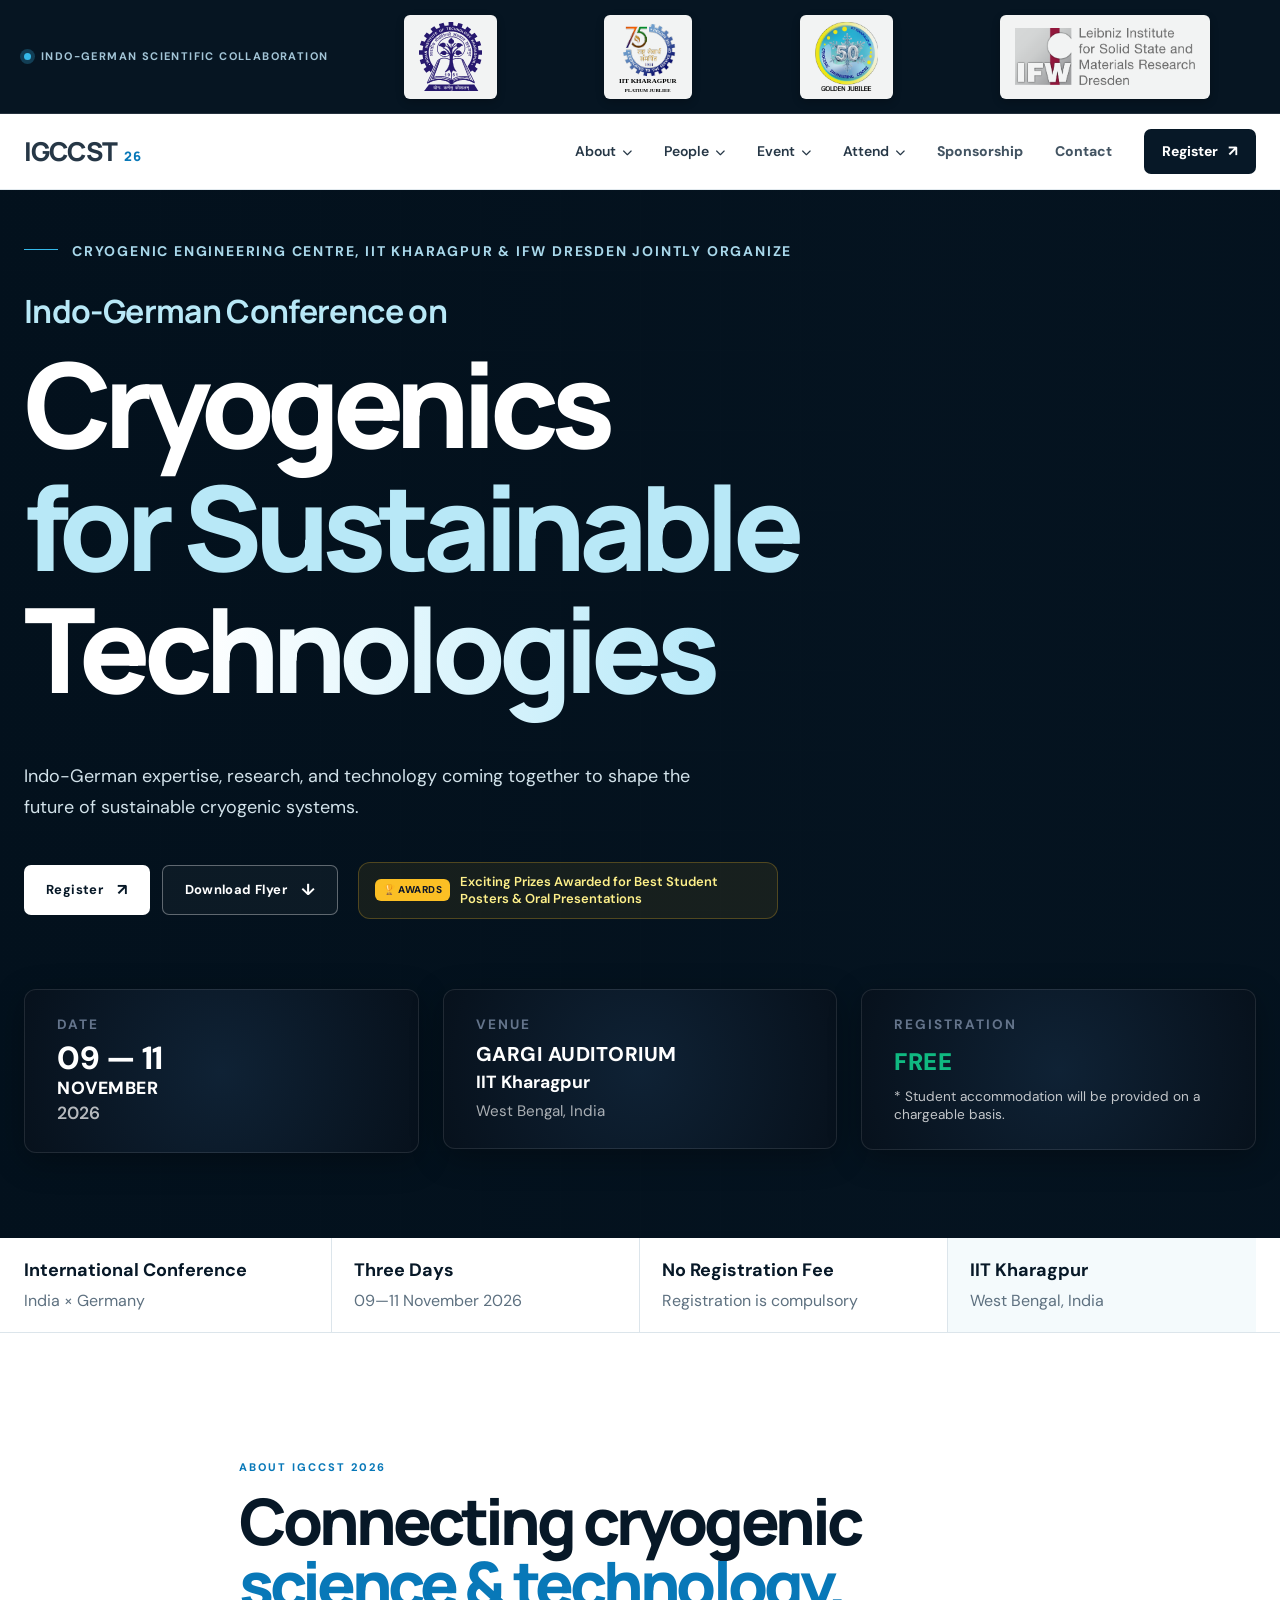
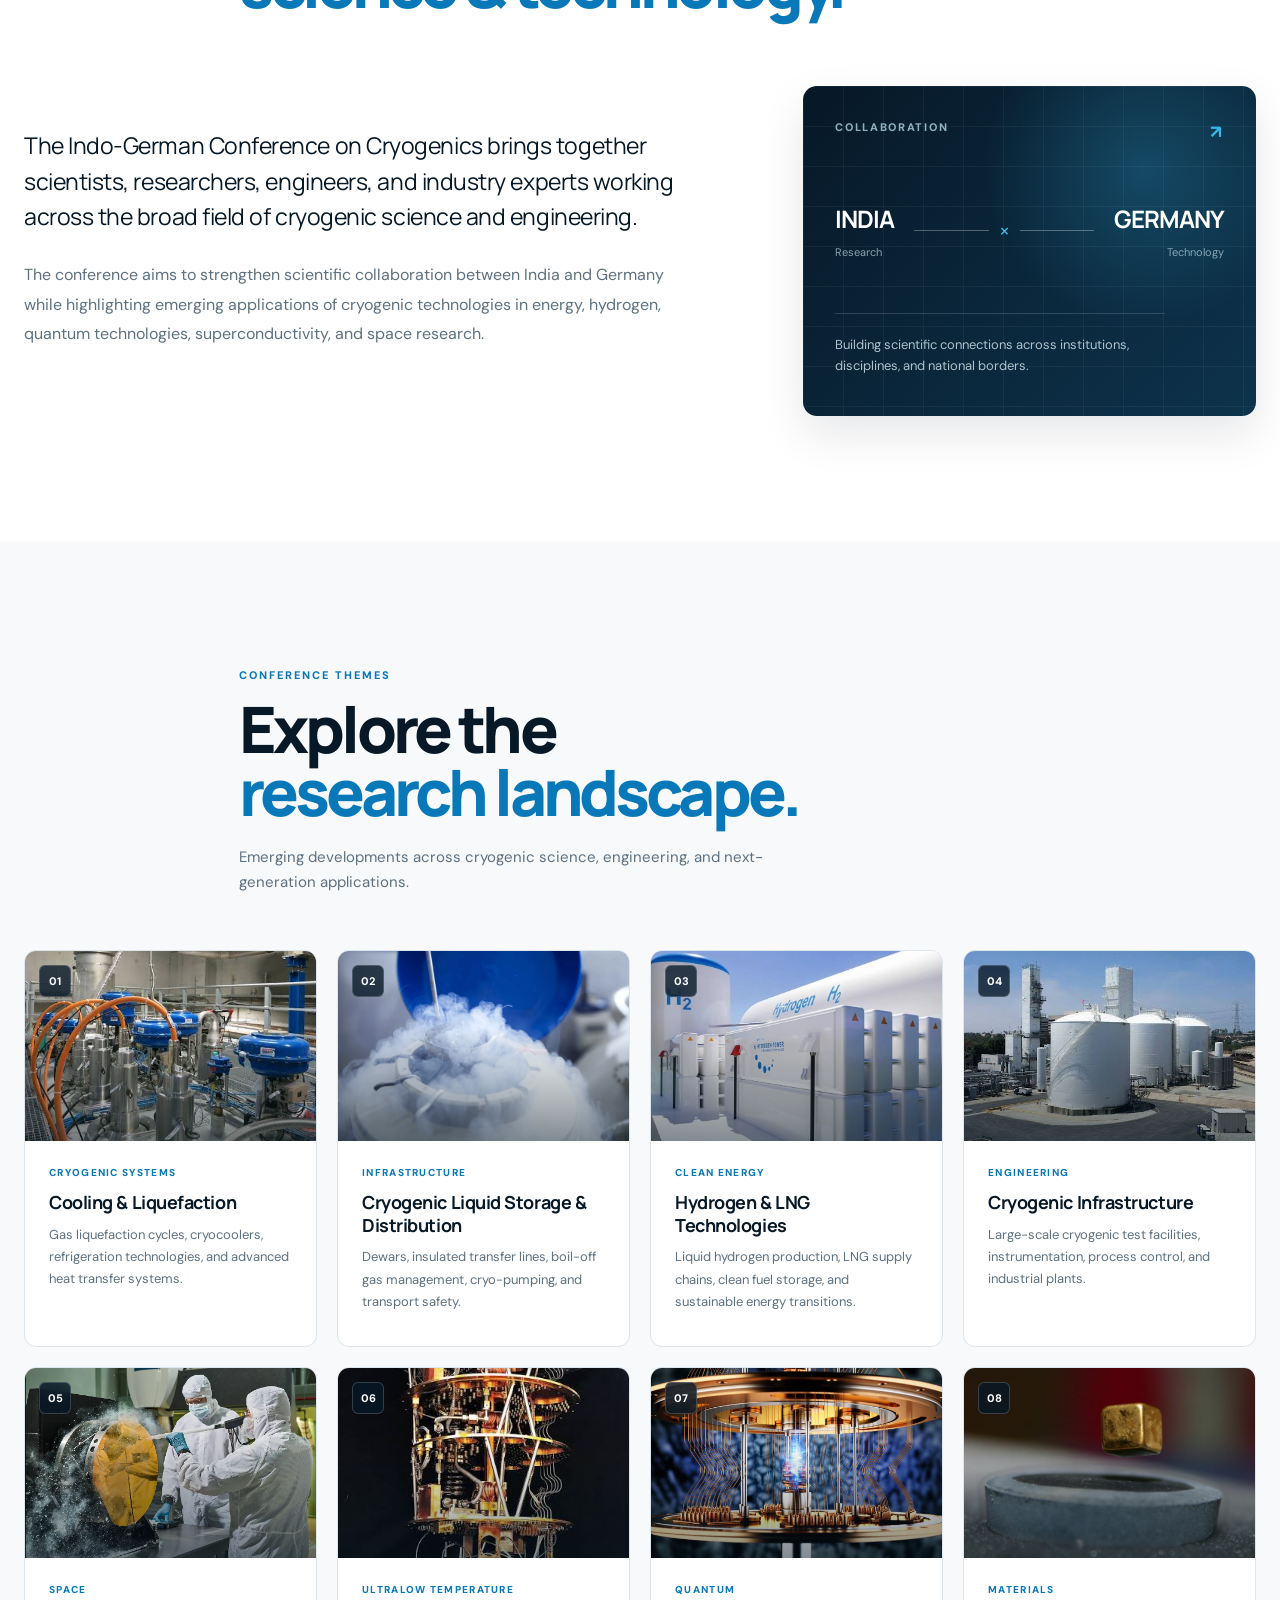
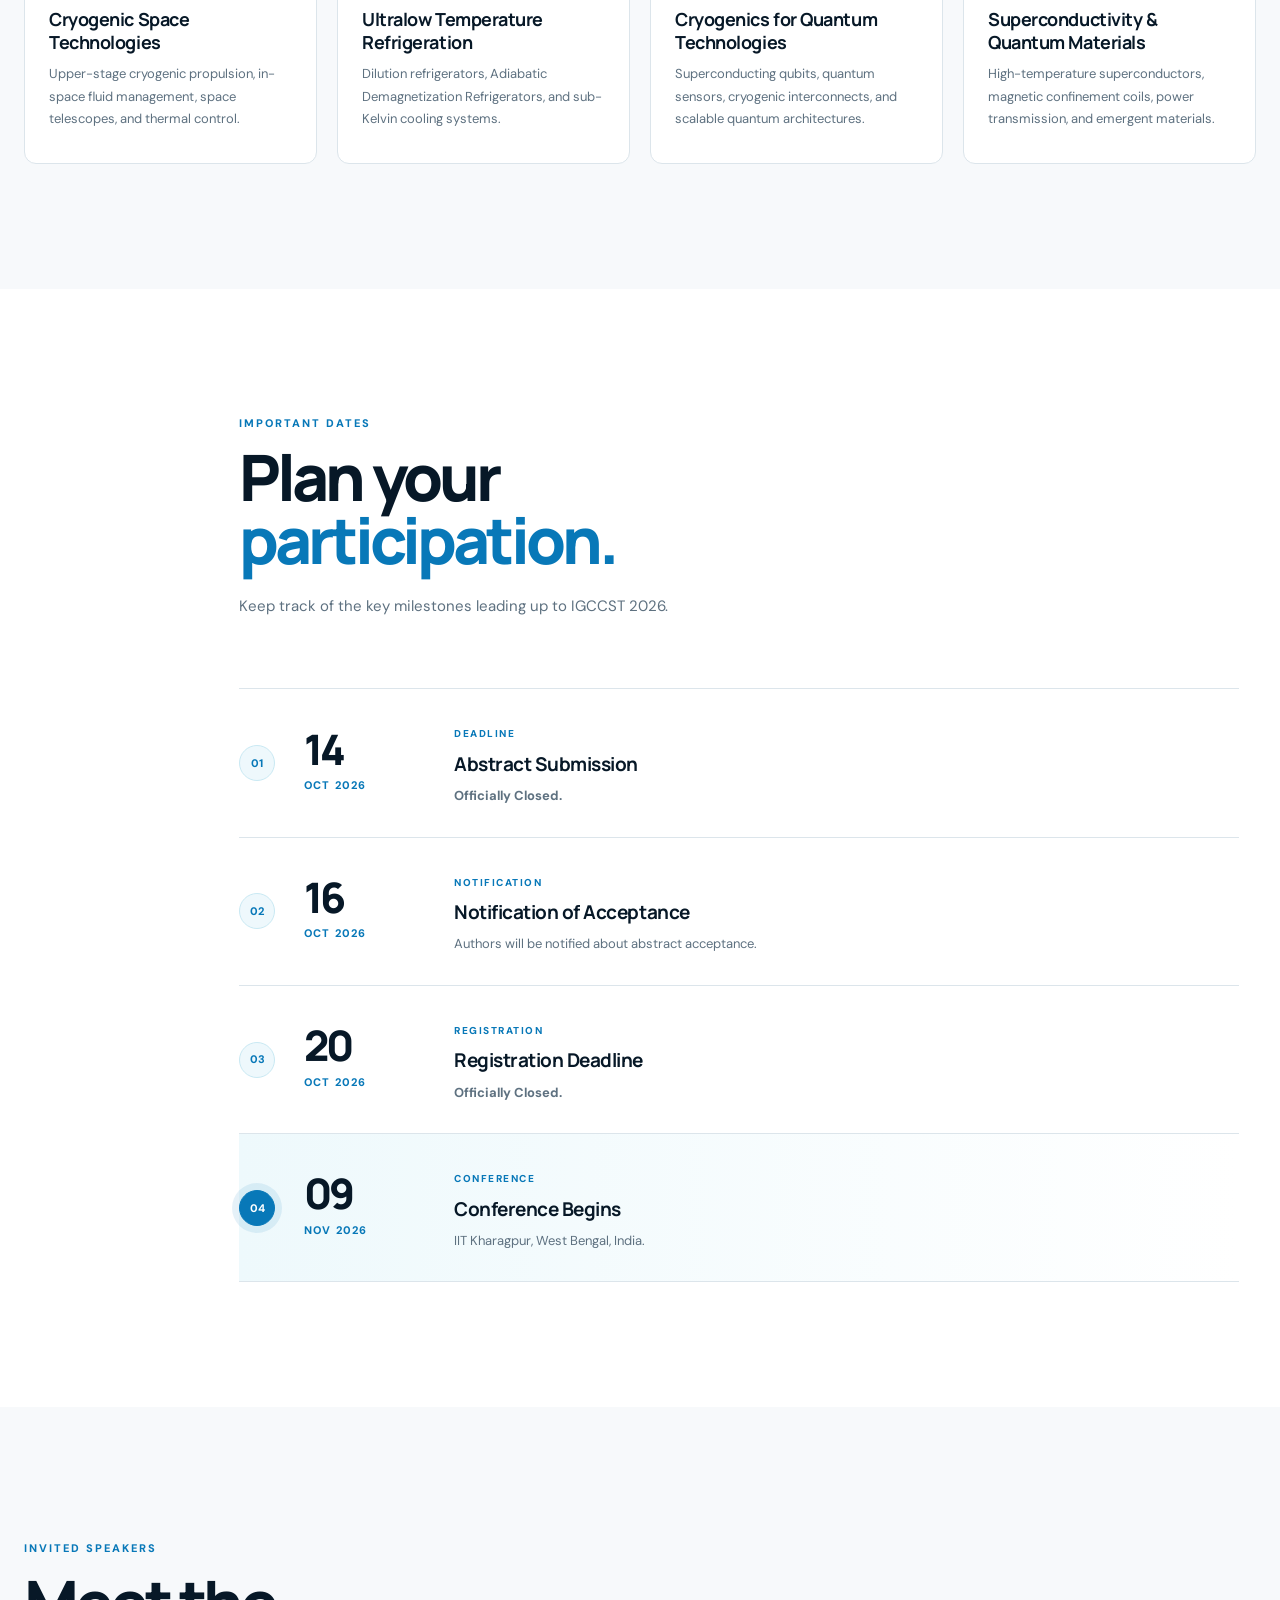
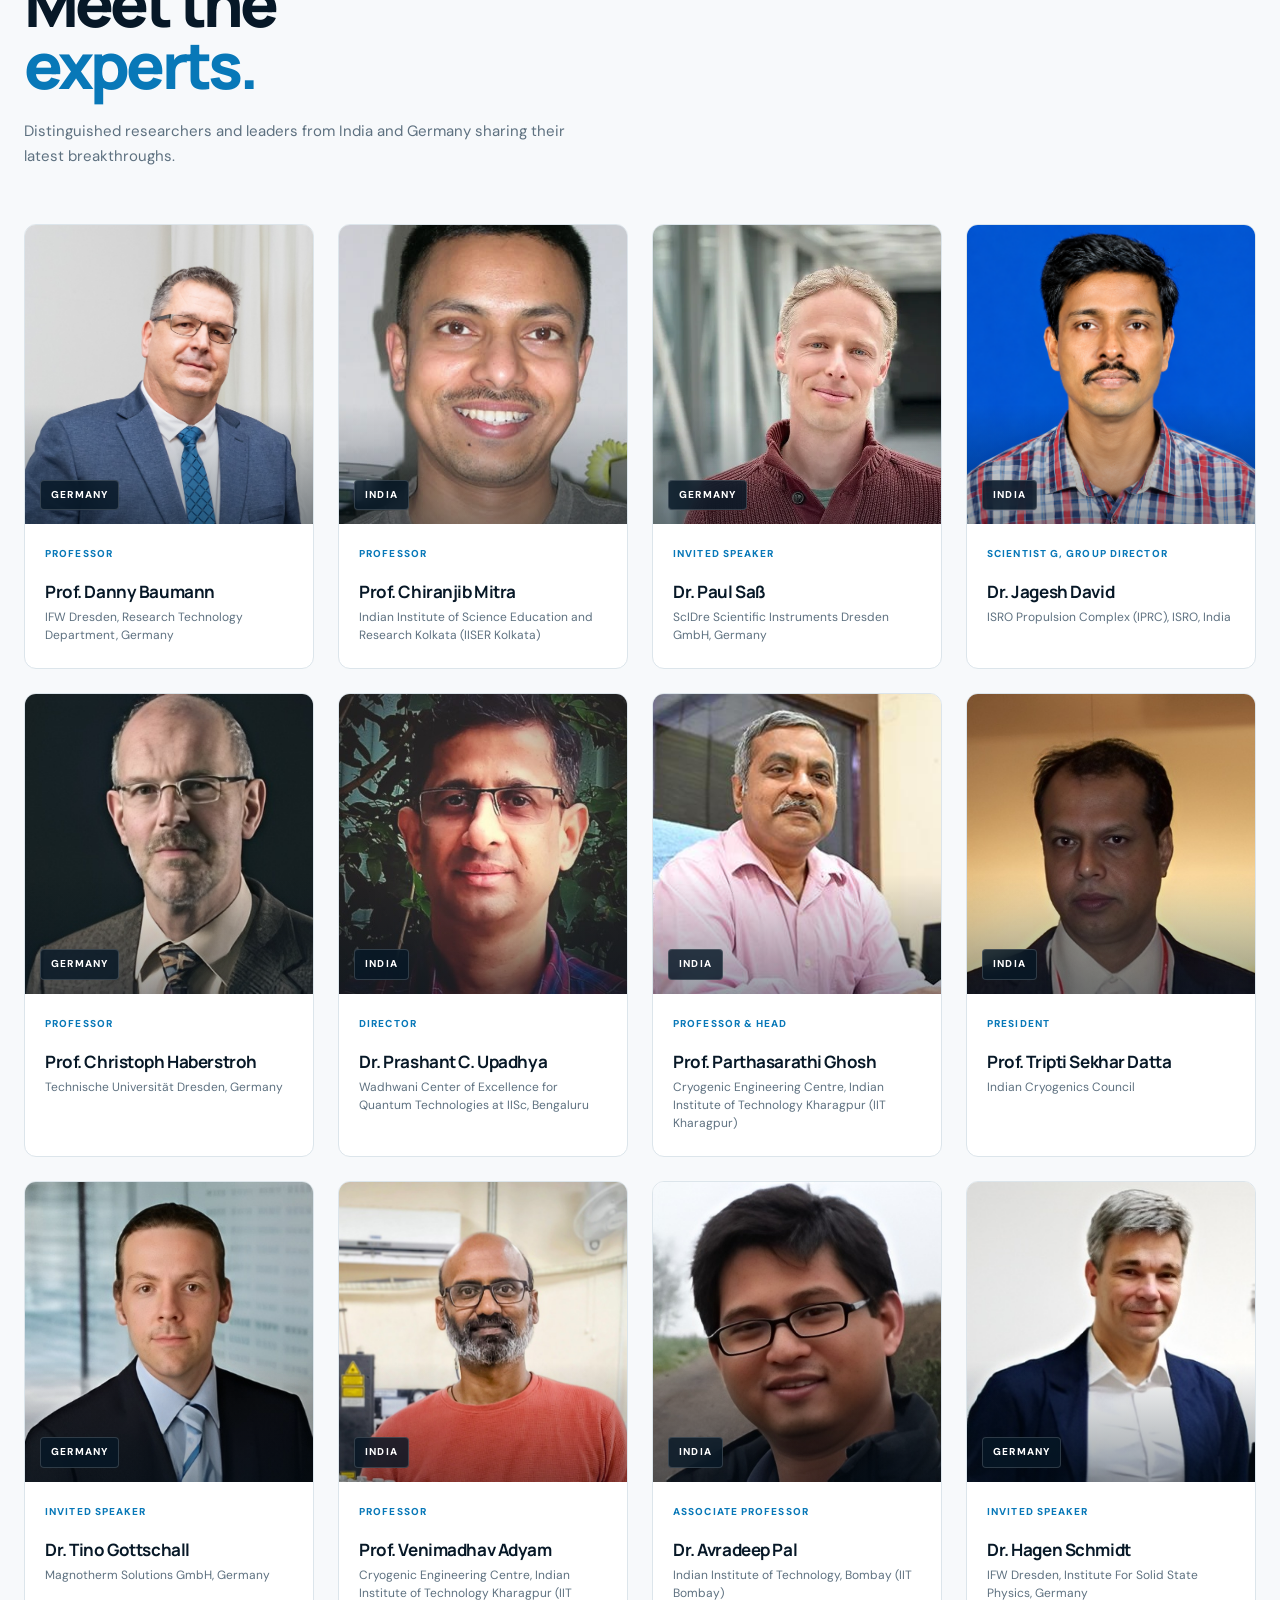
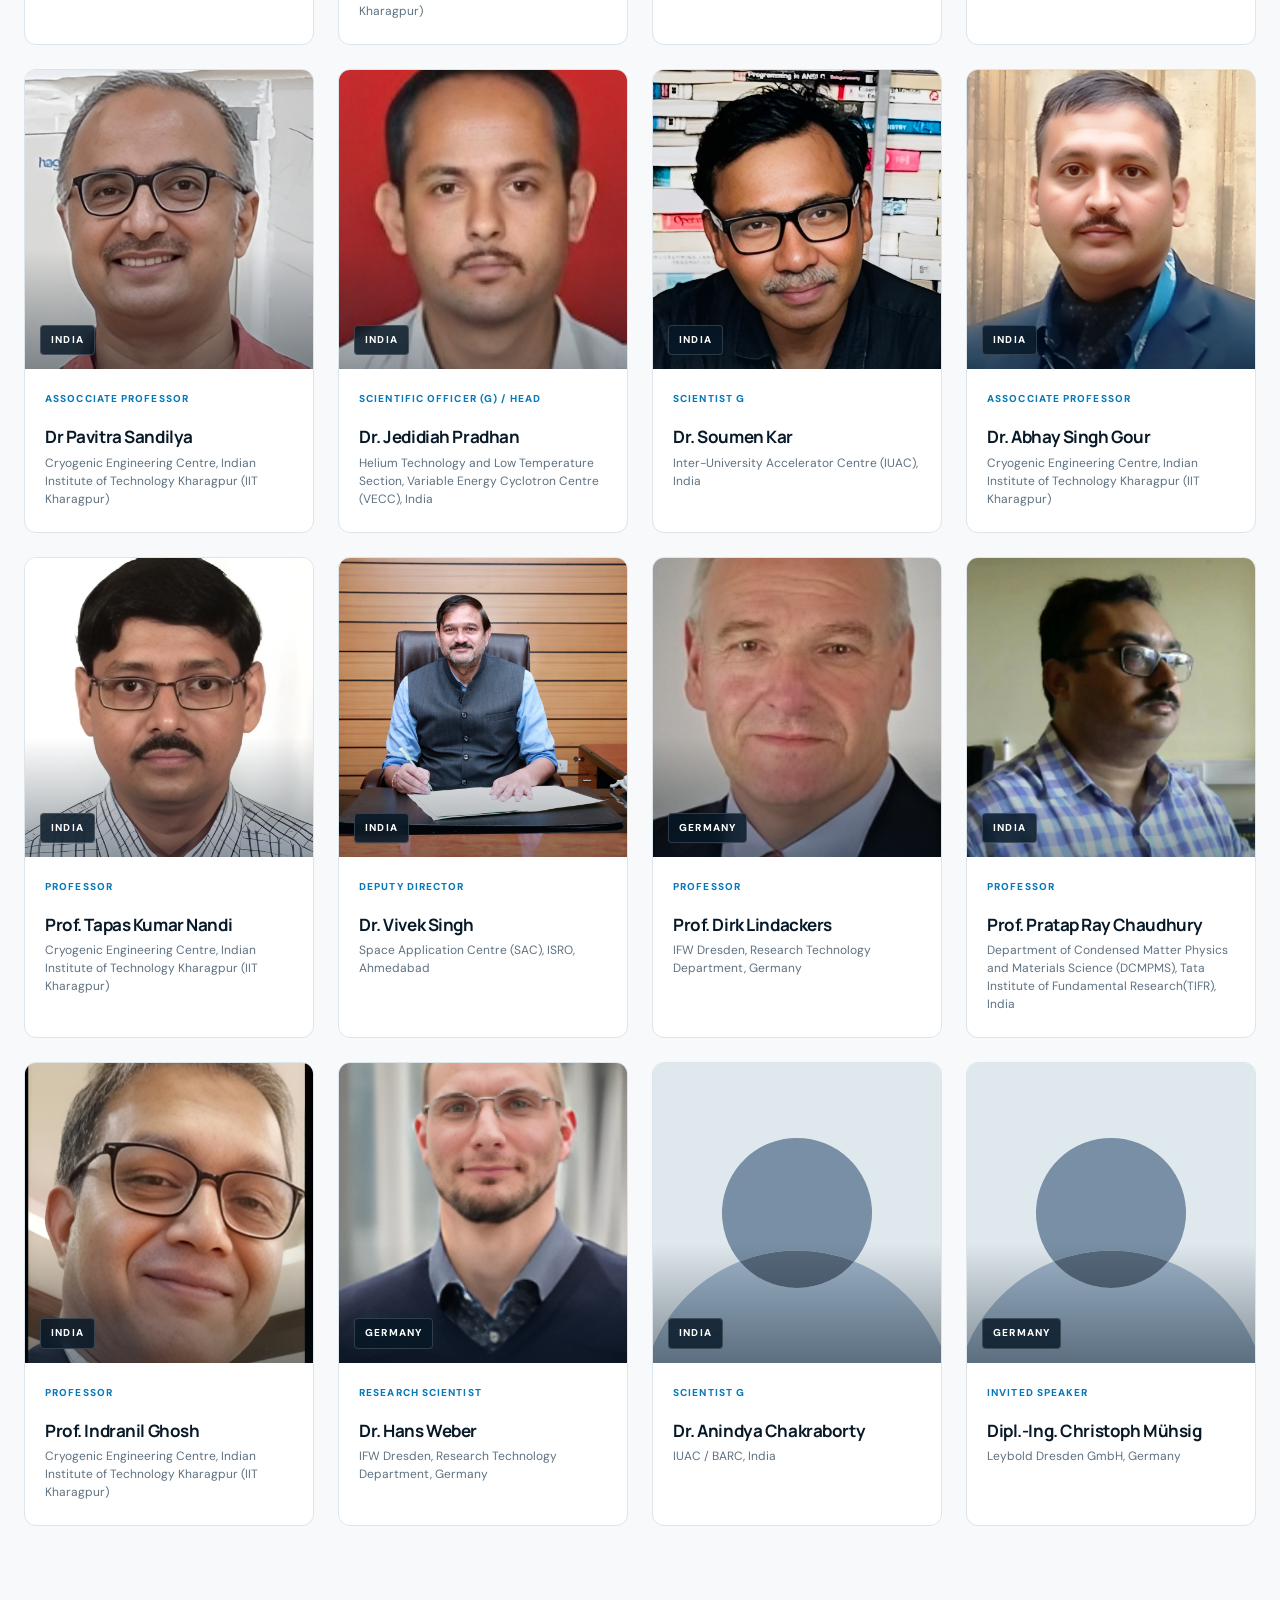
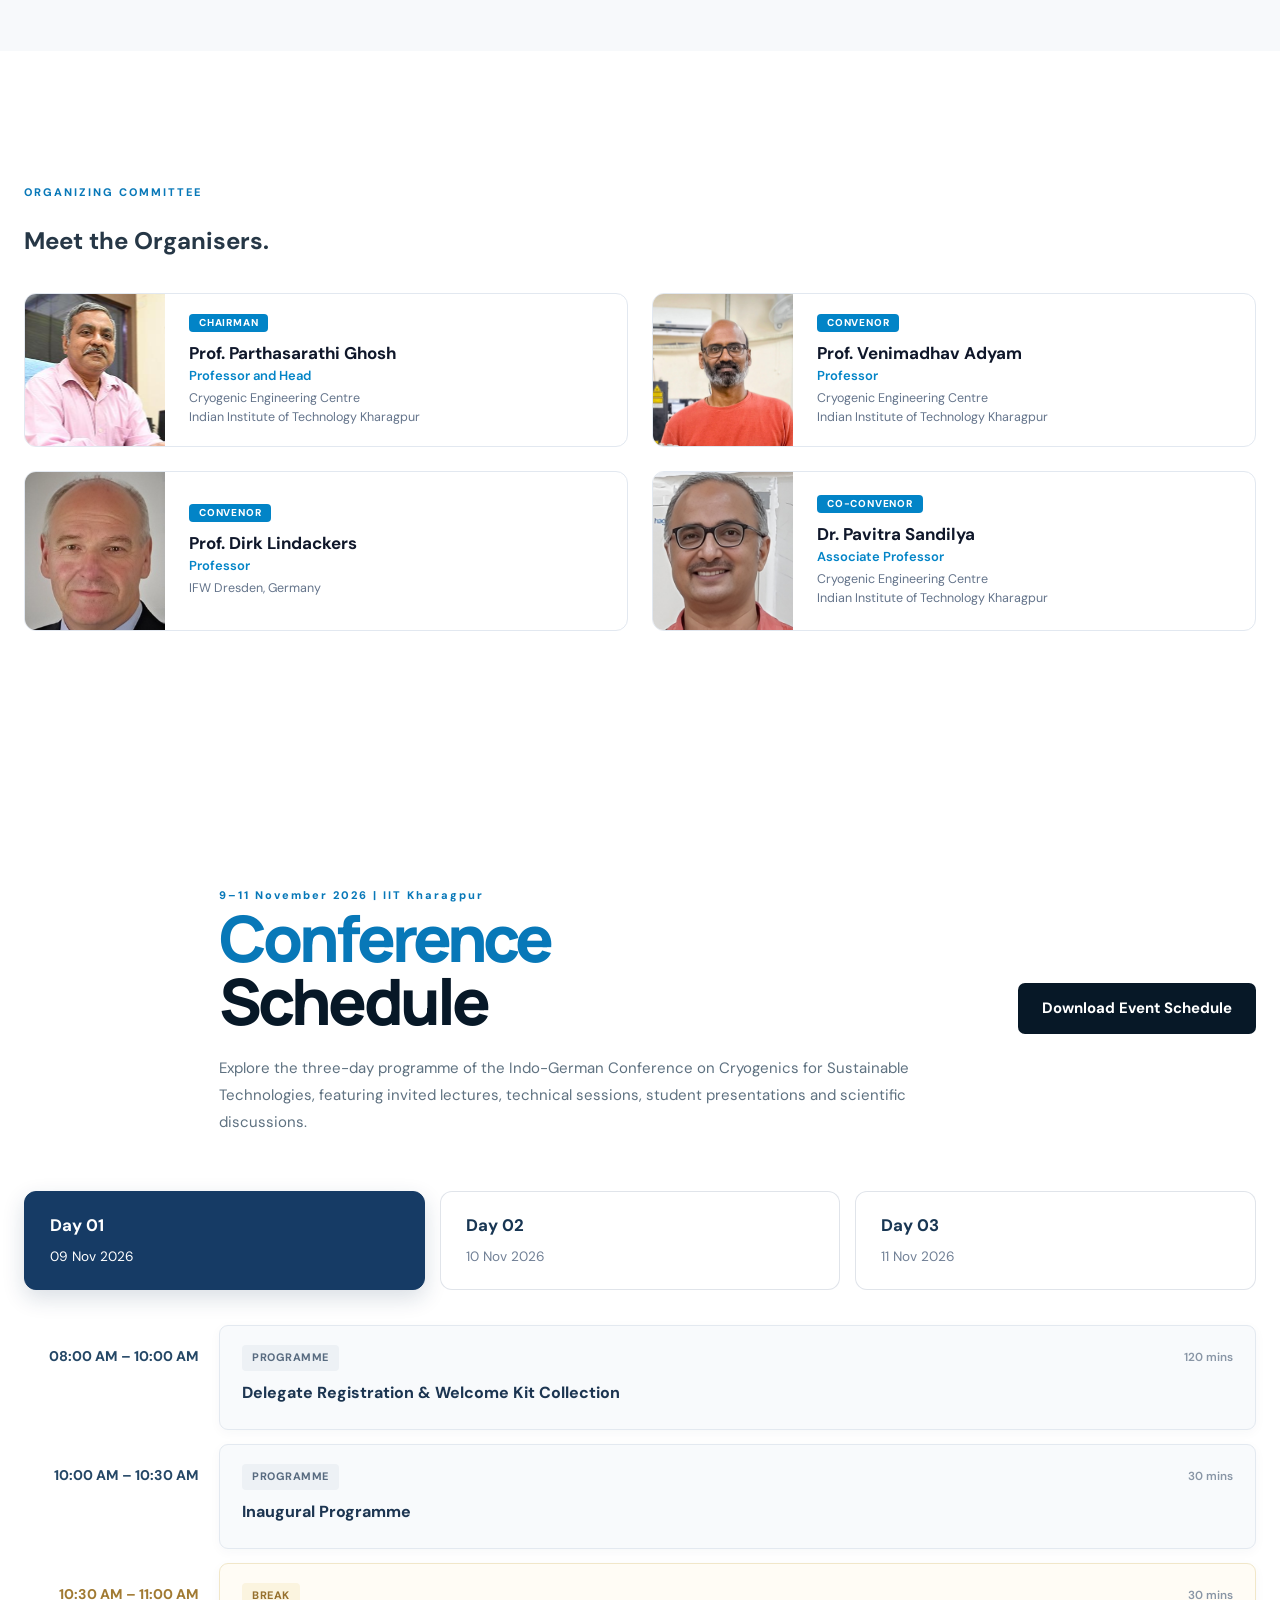
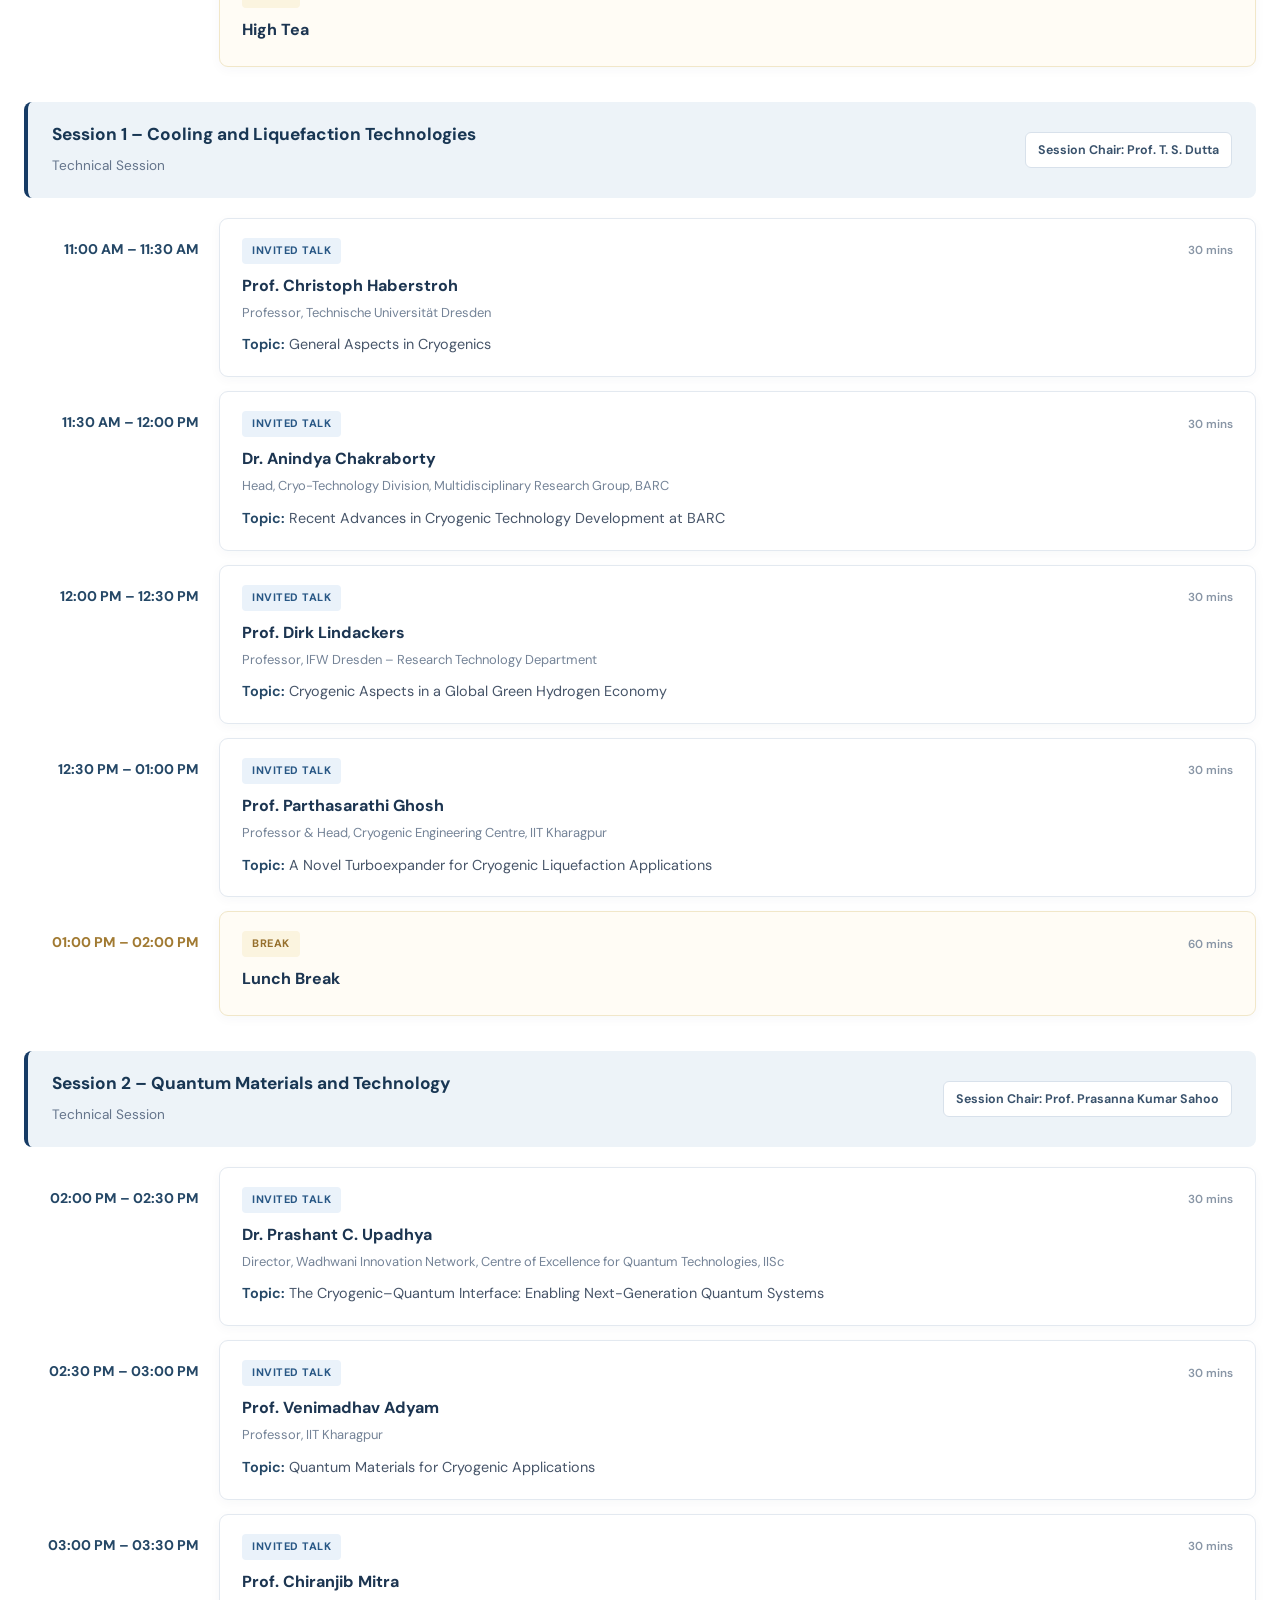
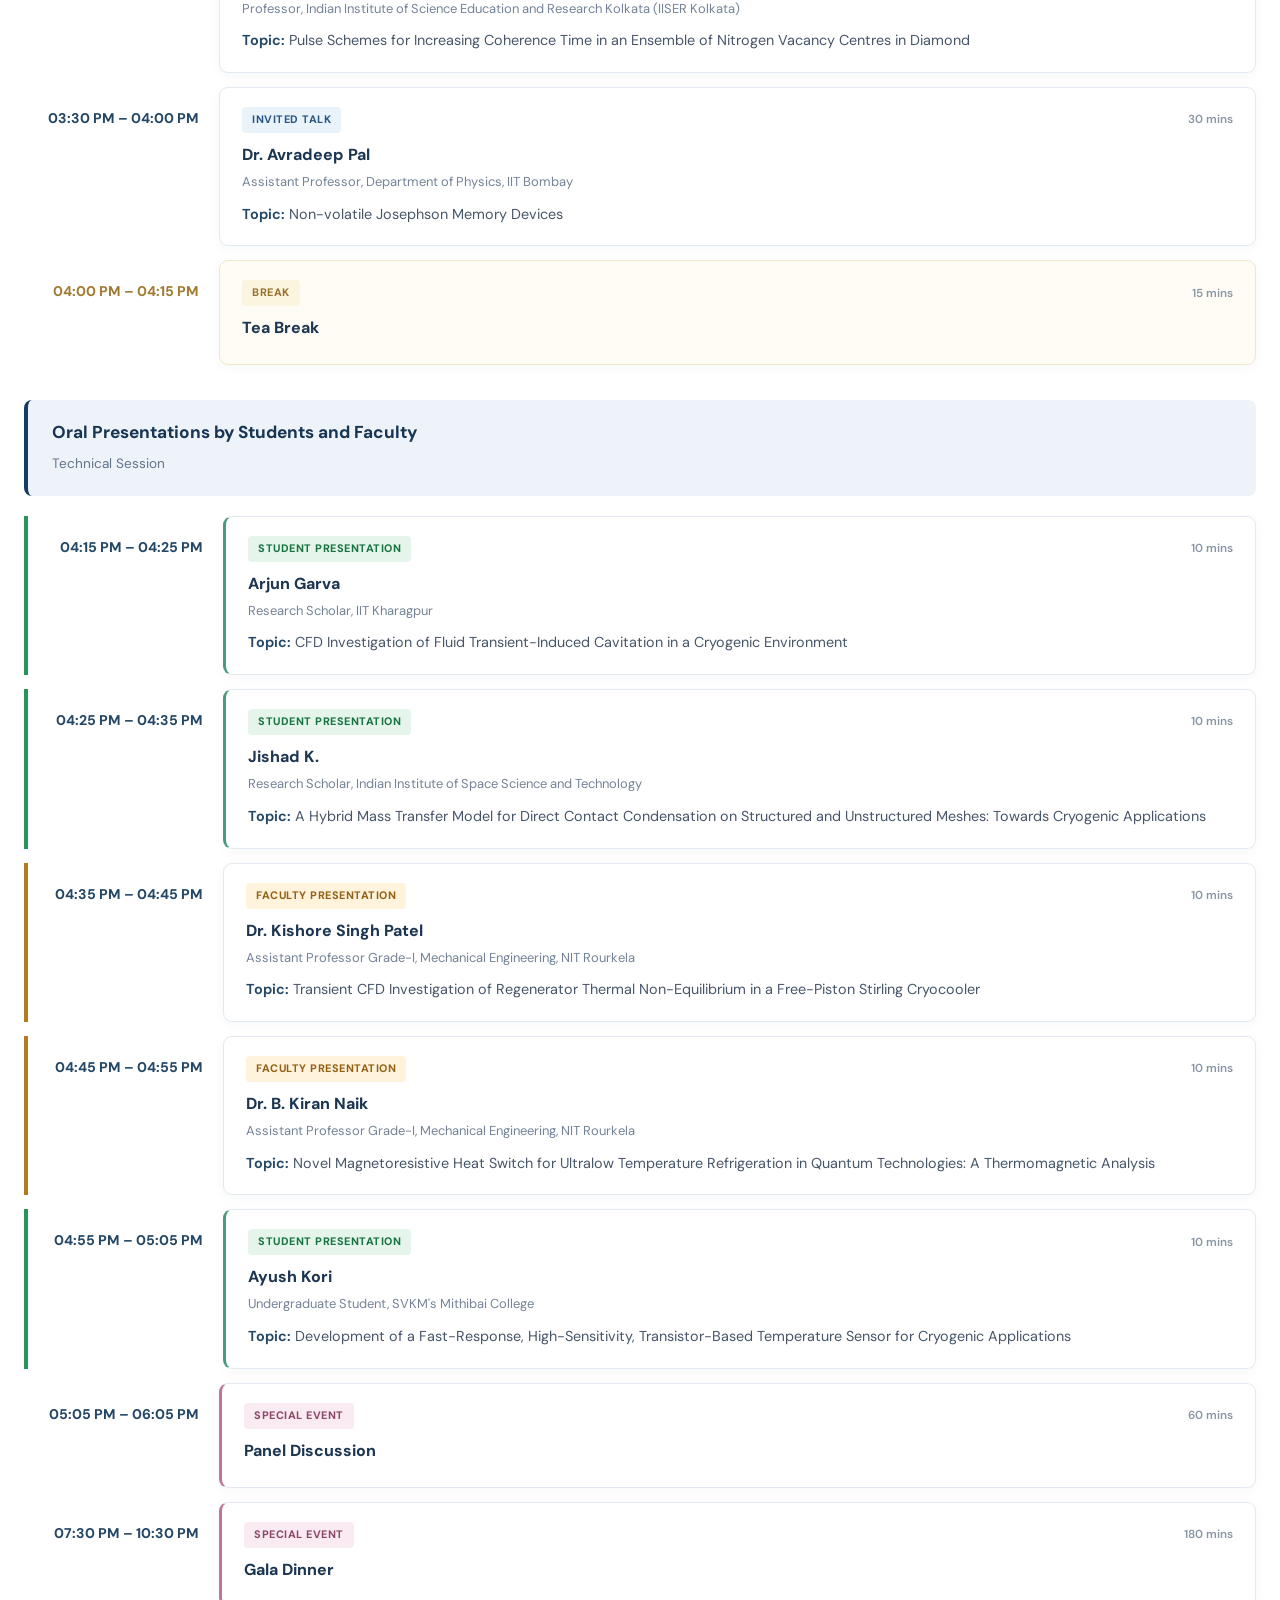
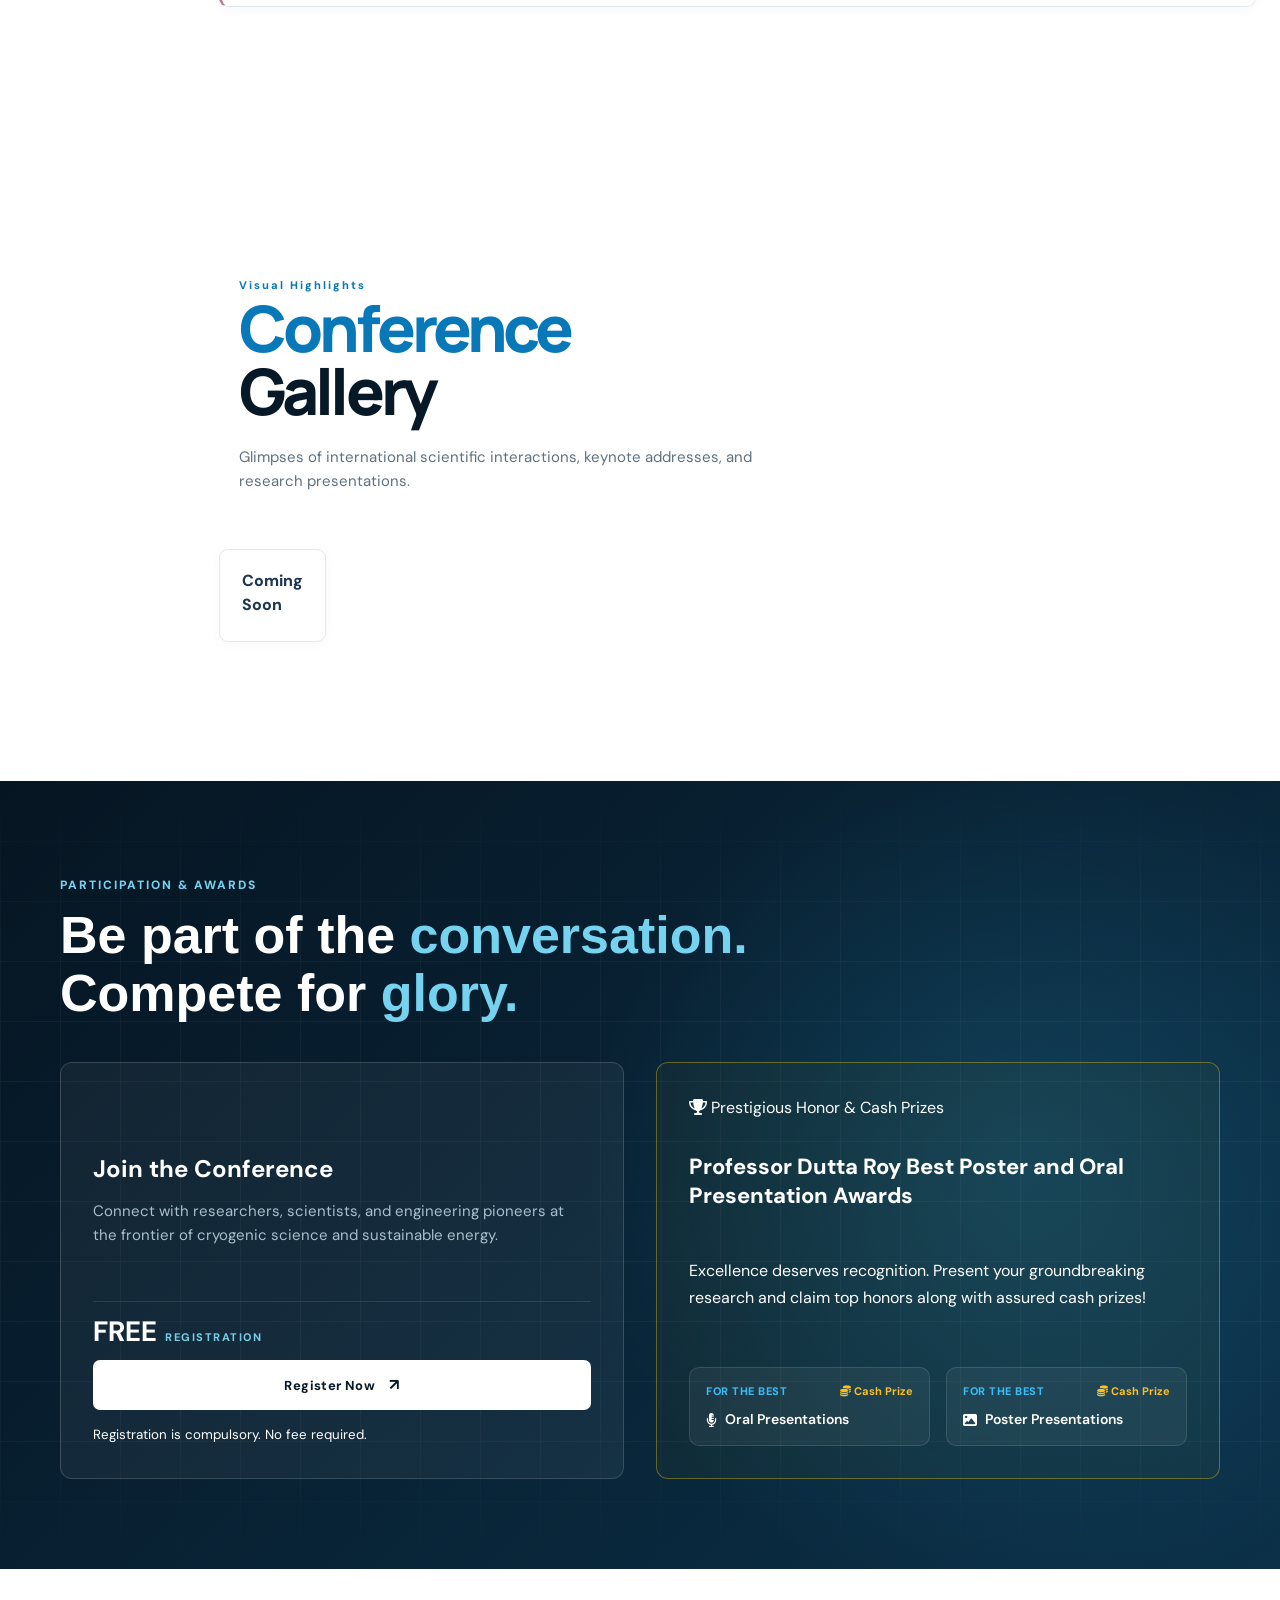
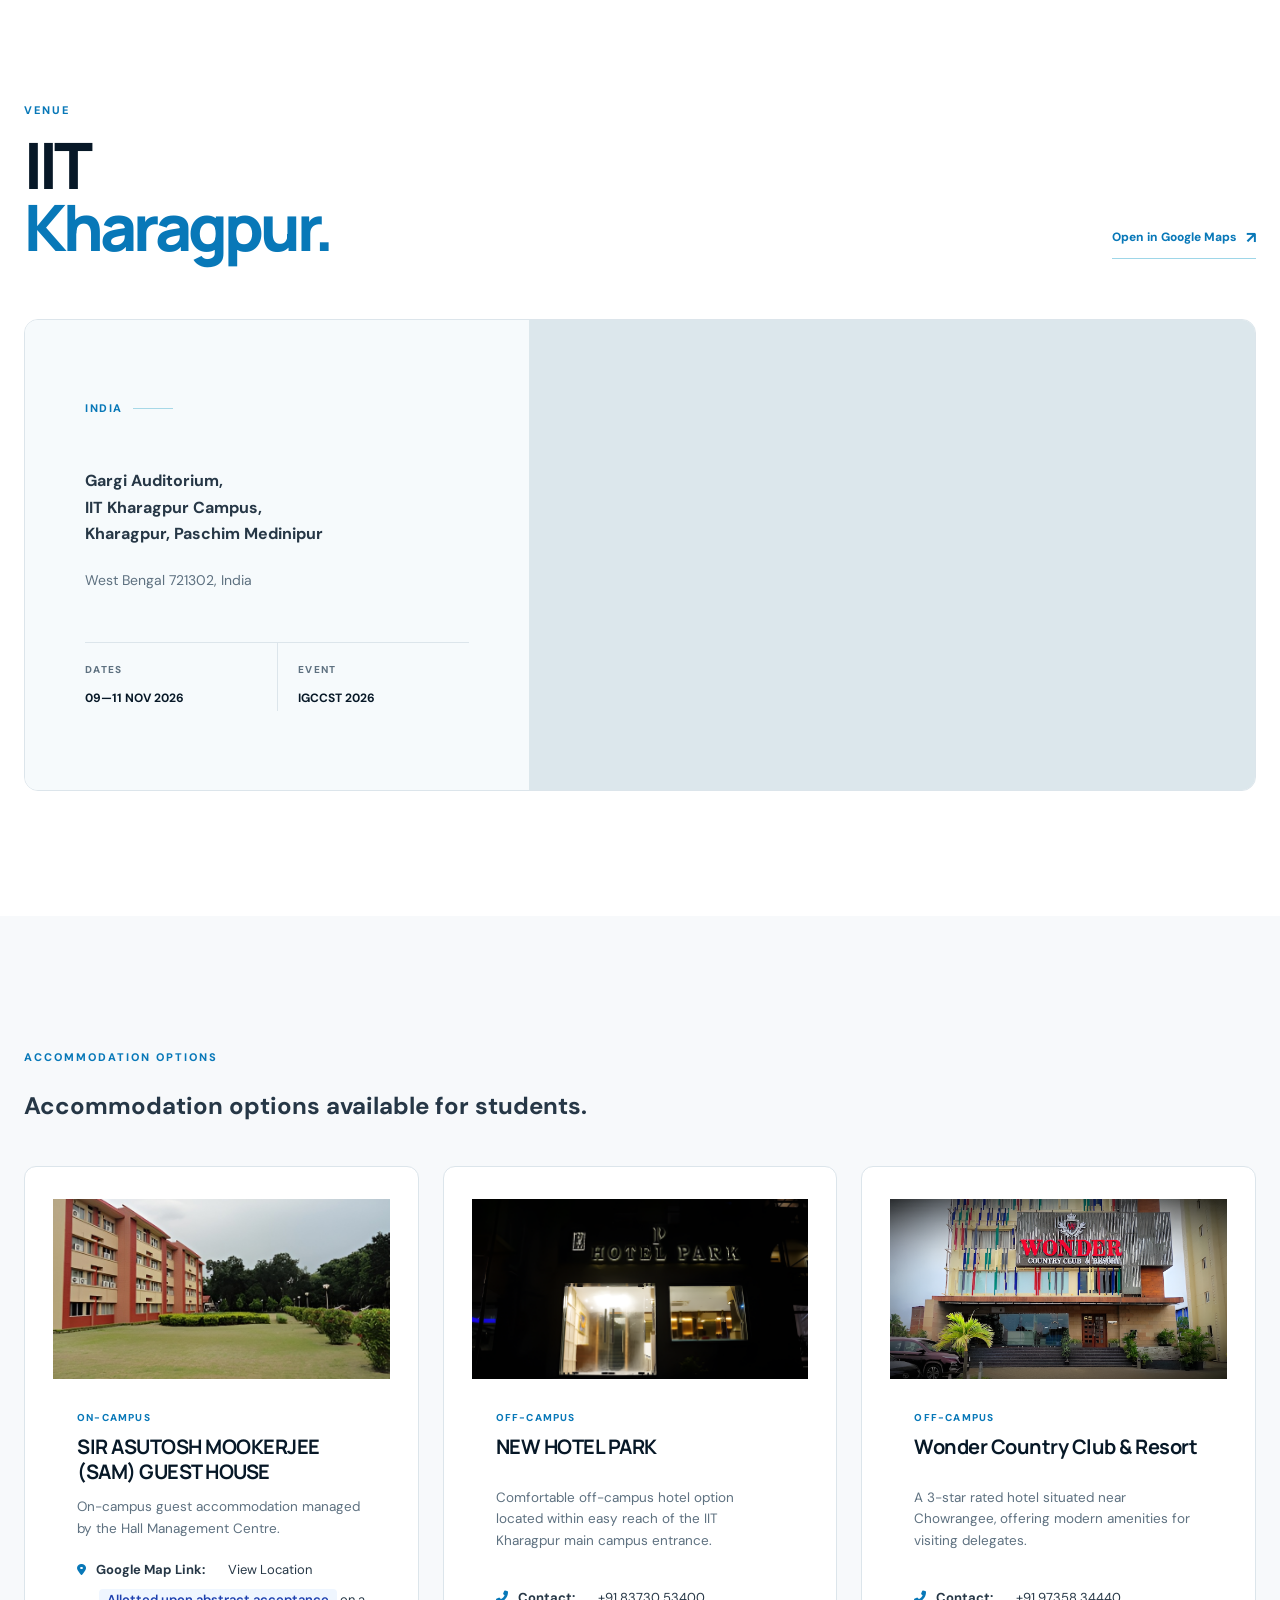
==== commit 01a72669: "schedule update" ====
--- a/index.html
+++ b/index.html
@@ -78,9 +78,9 @@
           <img src="images/logos/CEC_50_Logo.png" alt="Cryogenic Engineering Centre Logo" />
         </a>
 
-        <a href="https://tu-dresden.de/" target="_blank" rel="noopener noreferrer" aria-label="TU Dresden">
+        <!-- <a href="https://tu-dresden.de/" target="_blank" rel="noopener noreferrer" aria-label="TU Dresden">
           <img src="images/logos/TU_Dresden_Logo.svg" alt="TU Dresden Logo" />
-        </a>
+        </a> -->
 
         <a href="https://www.ifw-dresden.de/" target="_blank" rel="noopener noreferrer" aria-label="IFW Dresden">
           <img src="images/logos/IFW_Logo.png" alt="IFW Dresden Logo" />
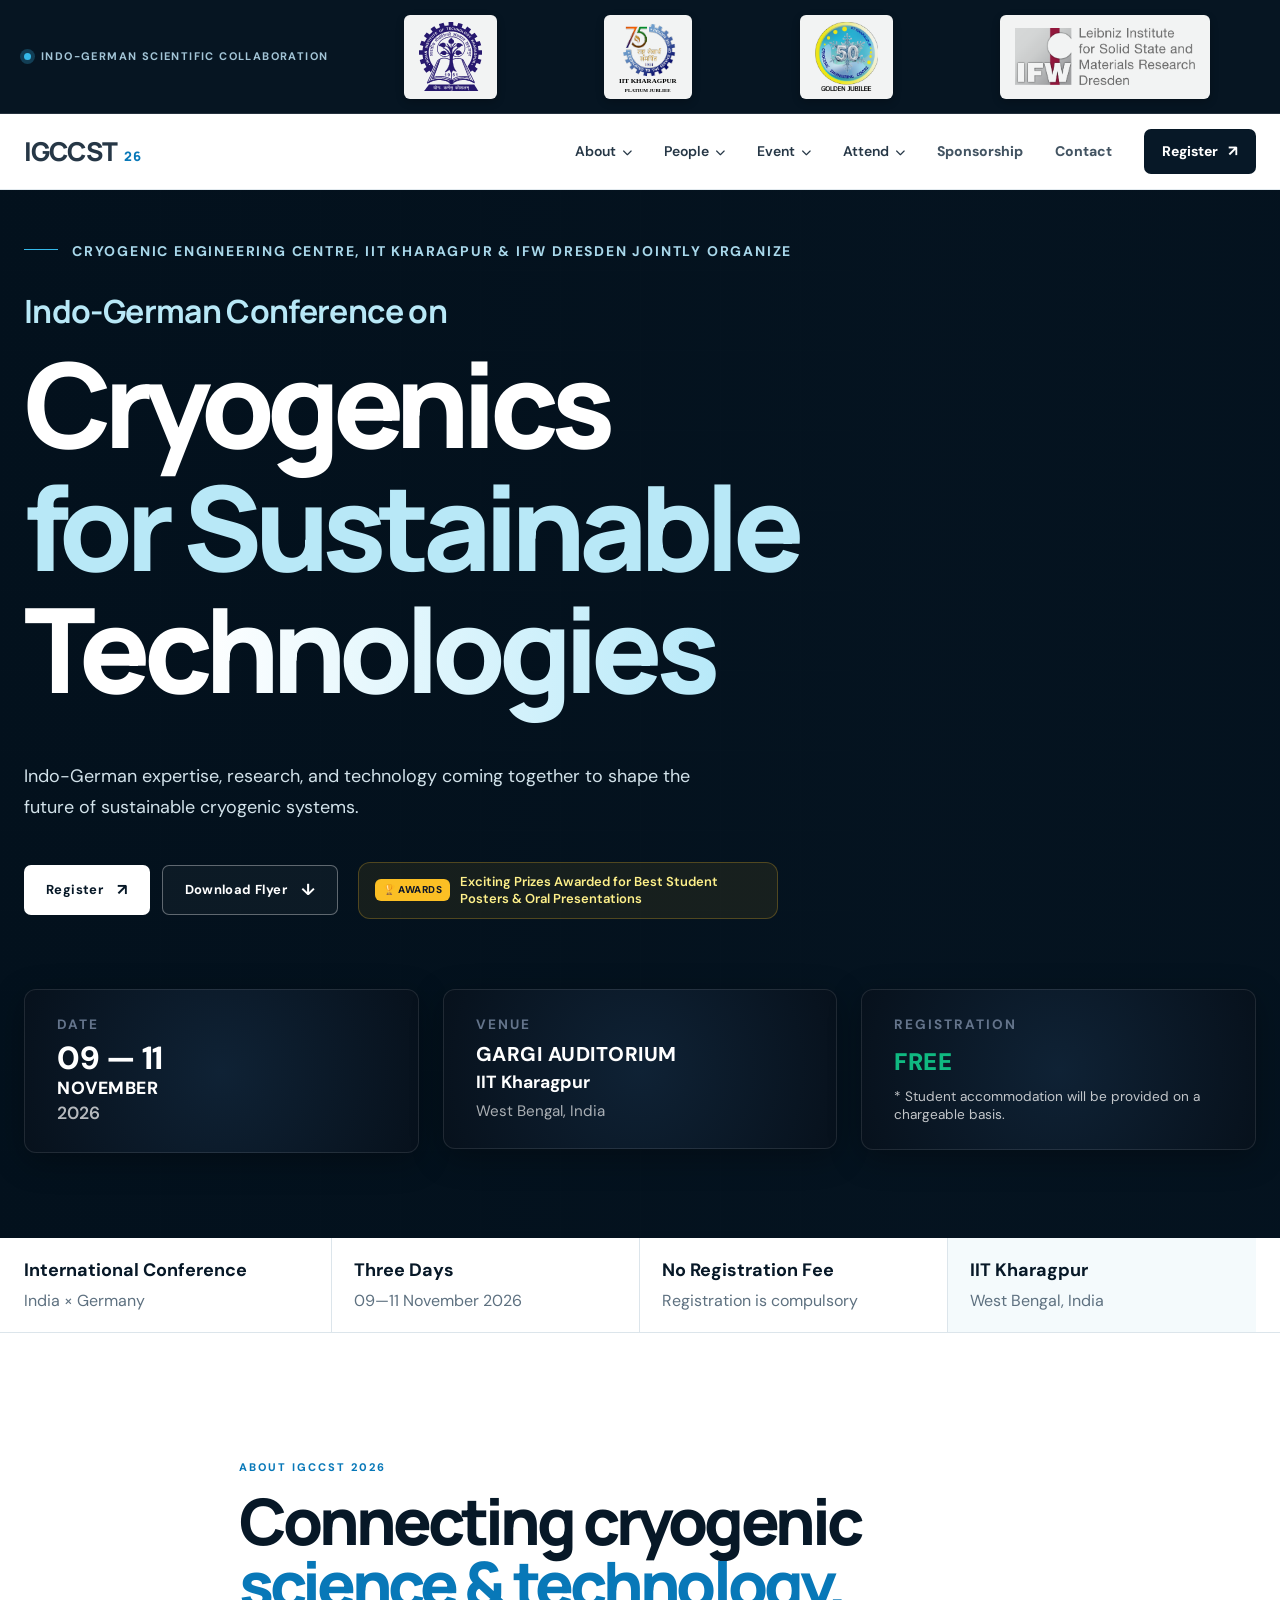
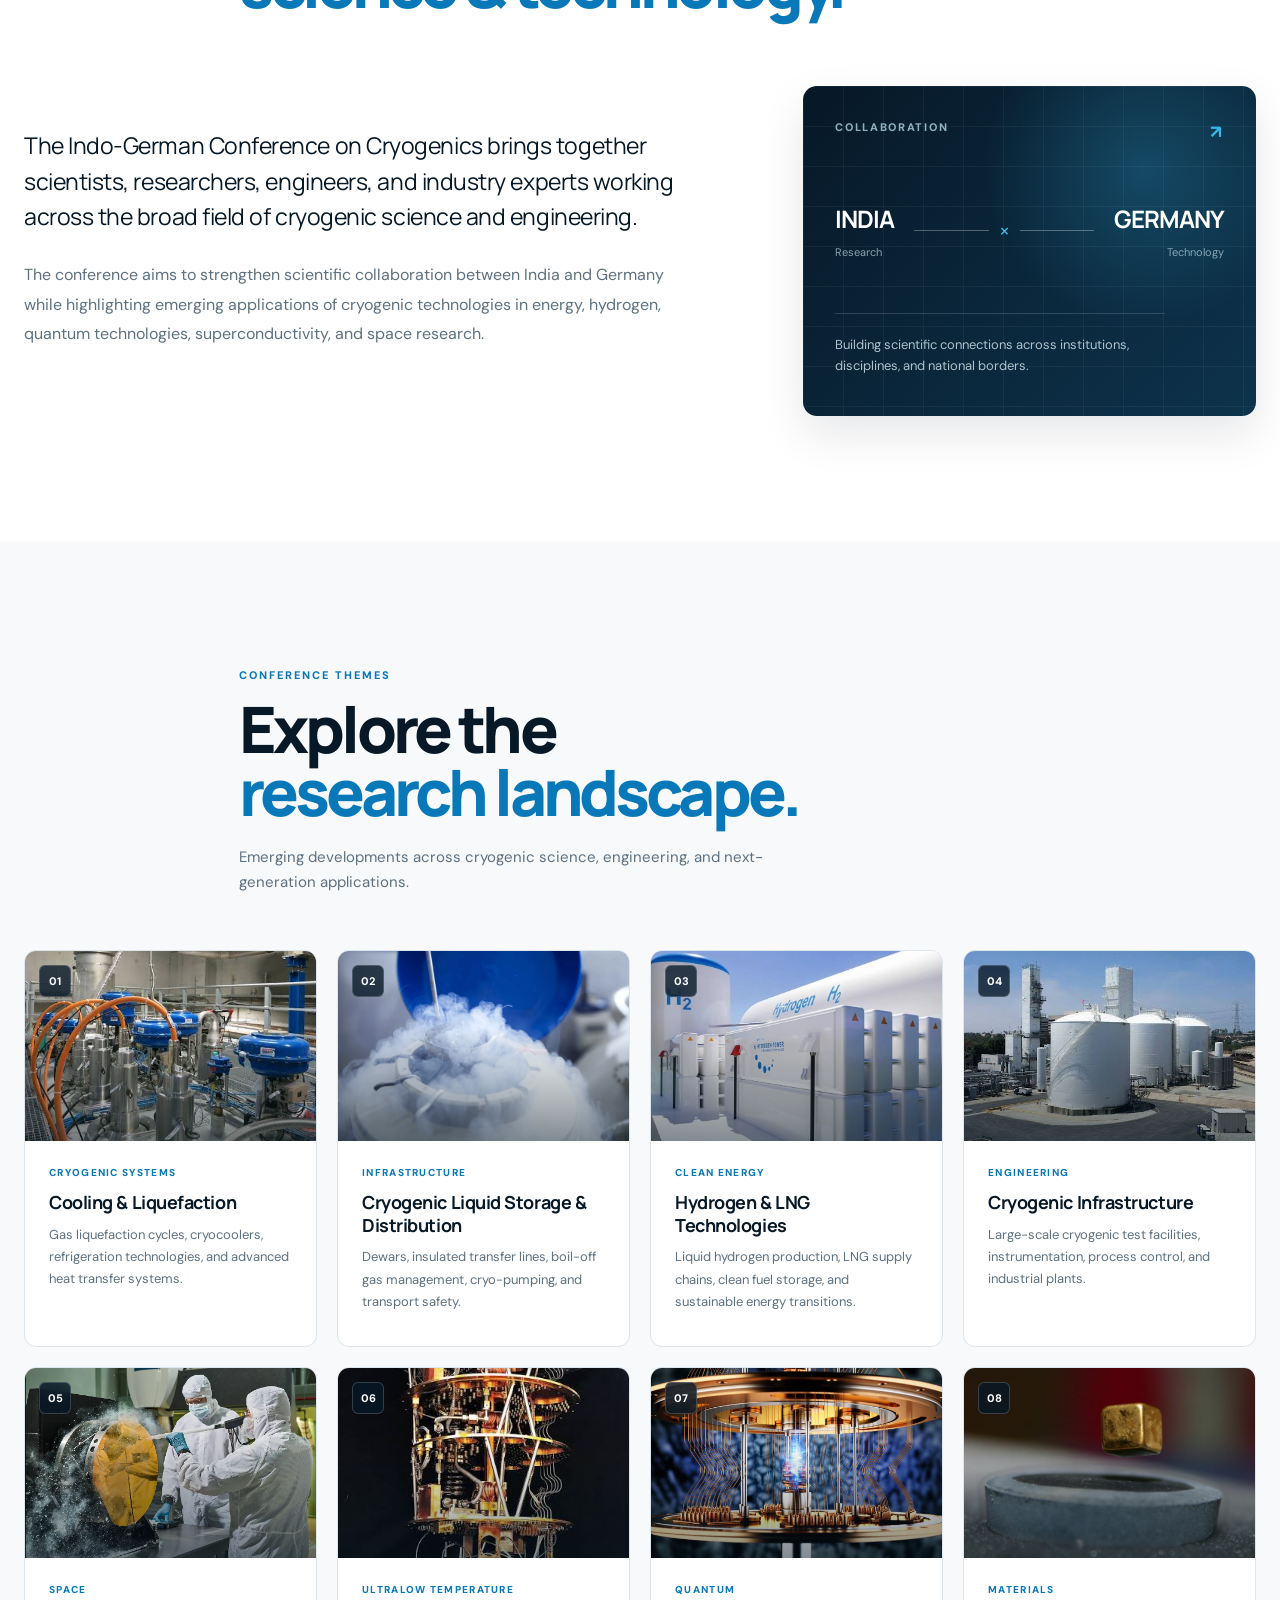
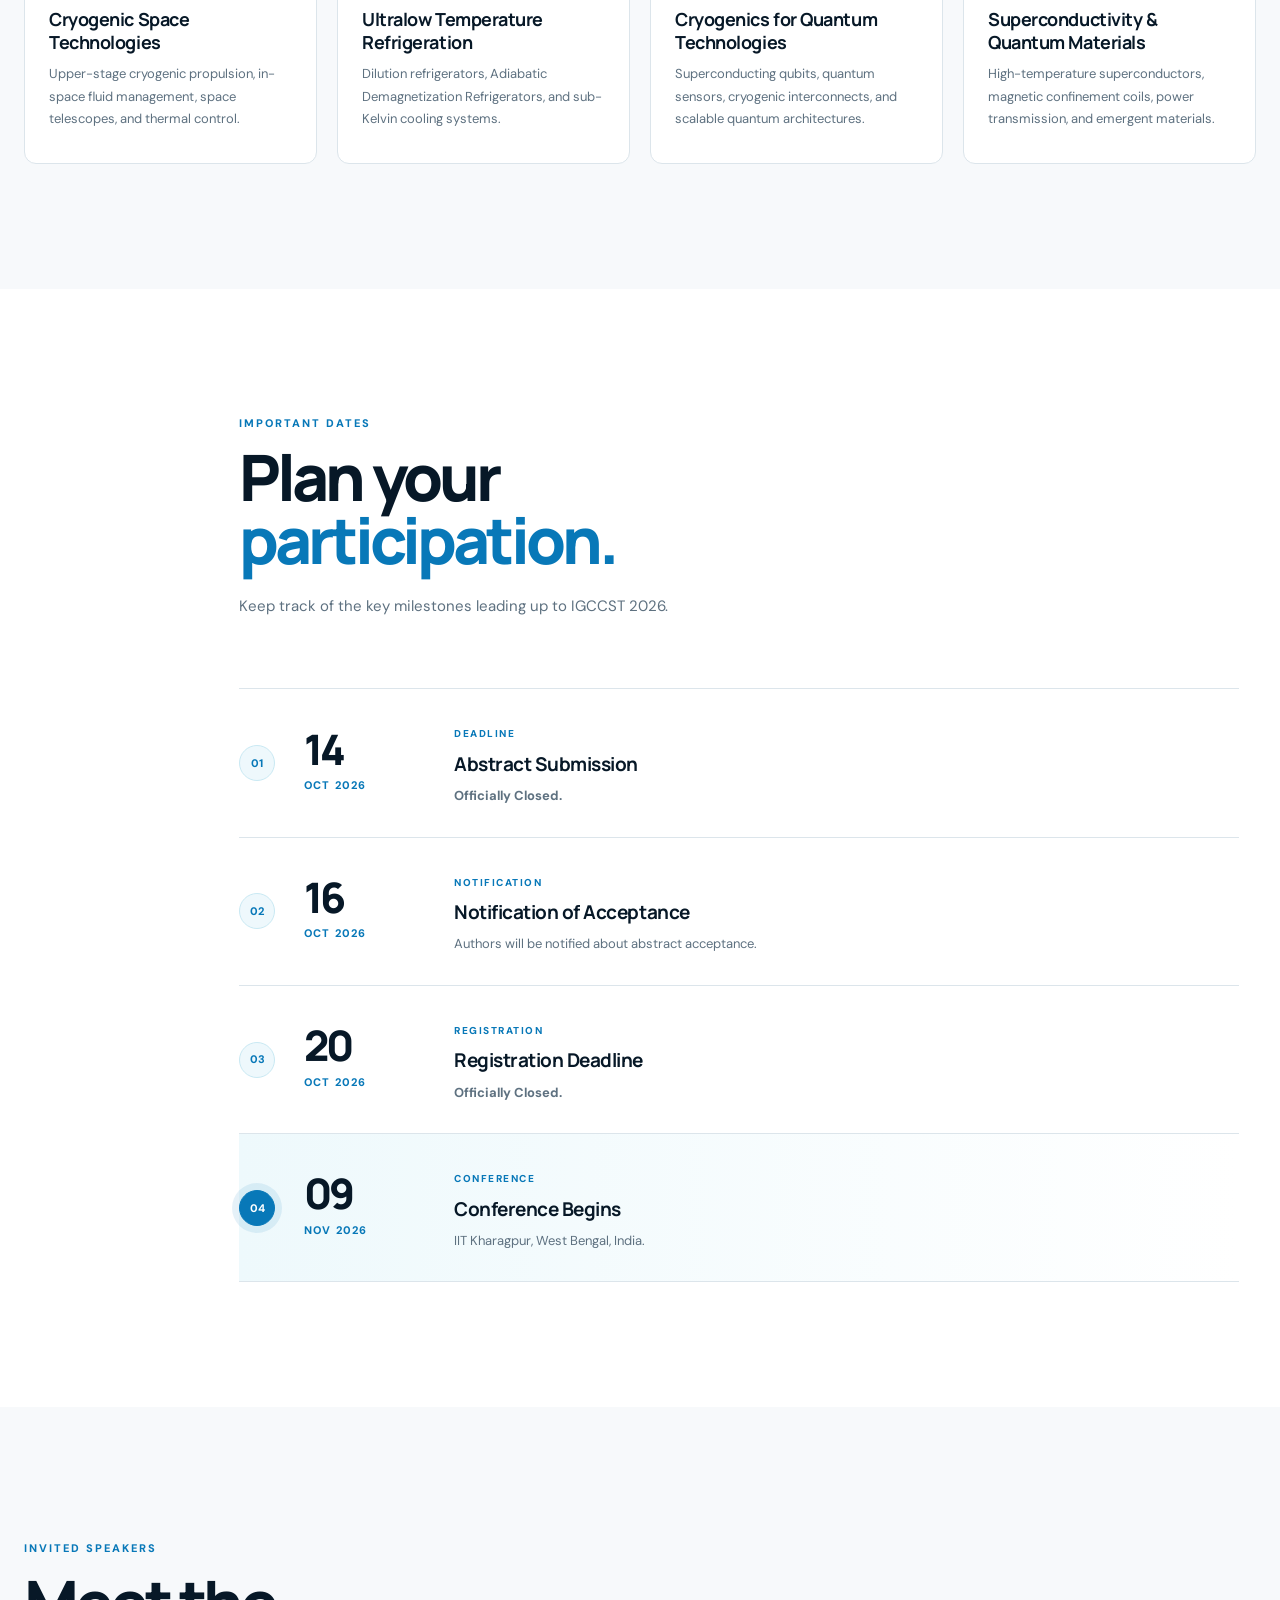
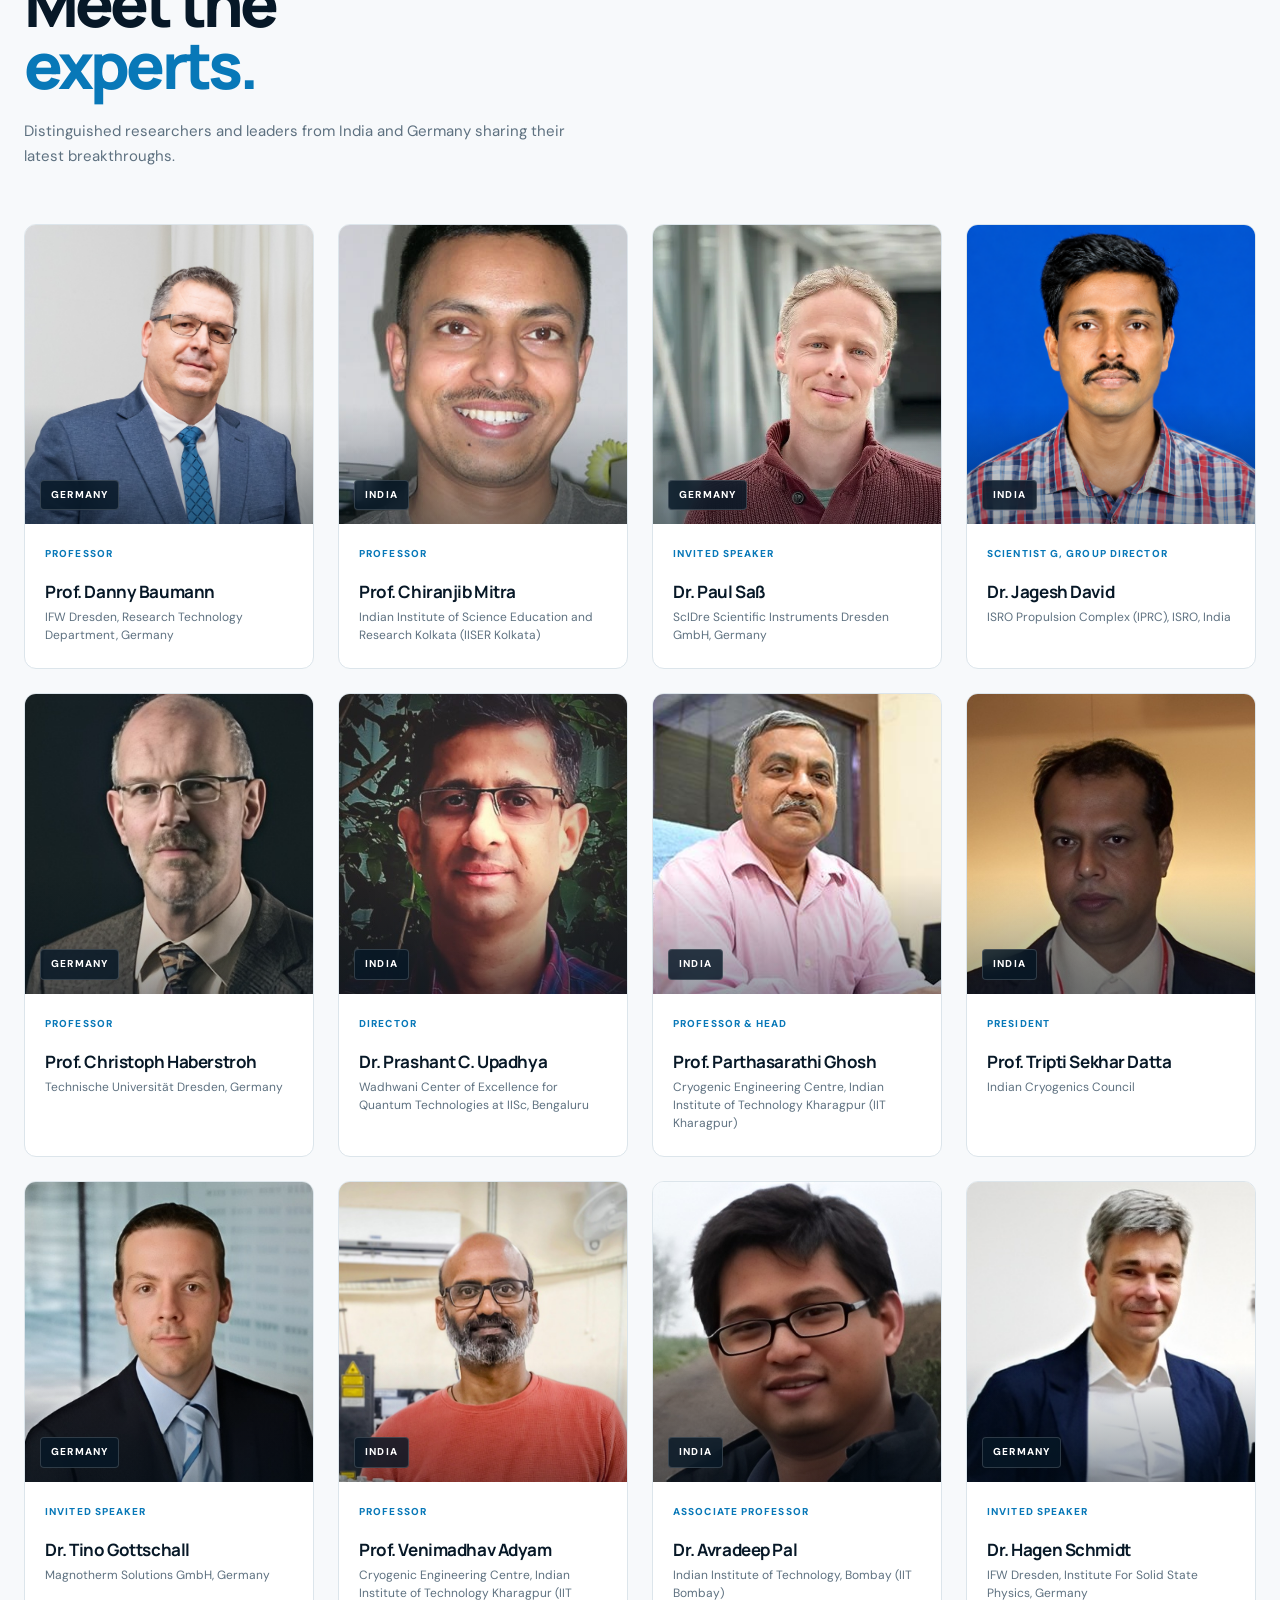
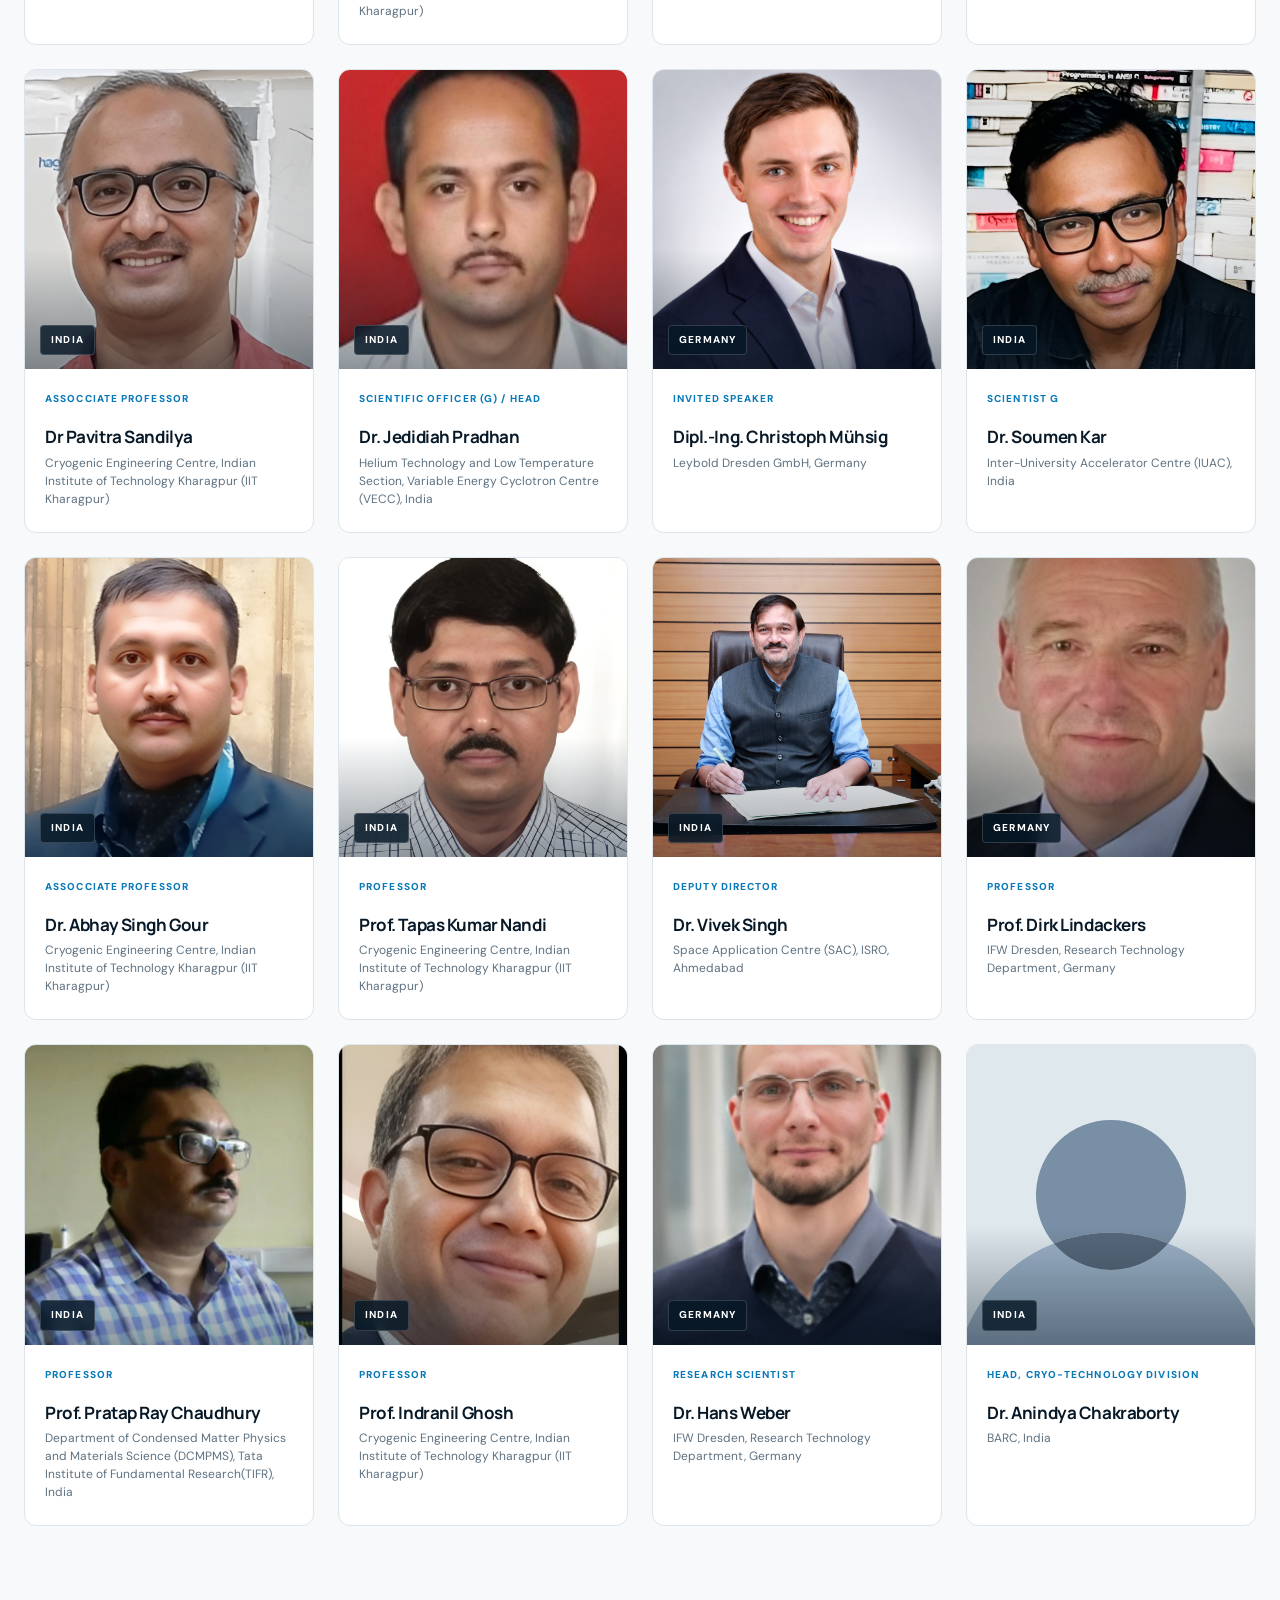
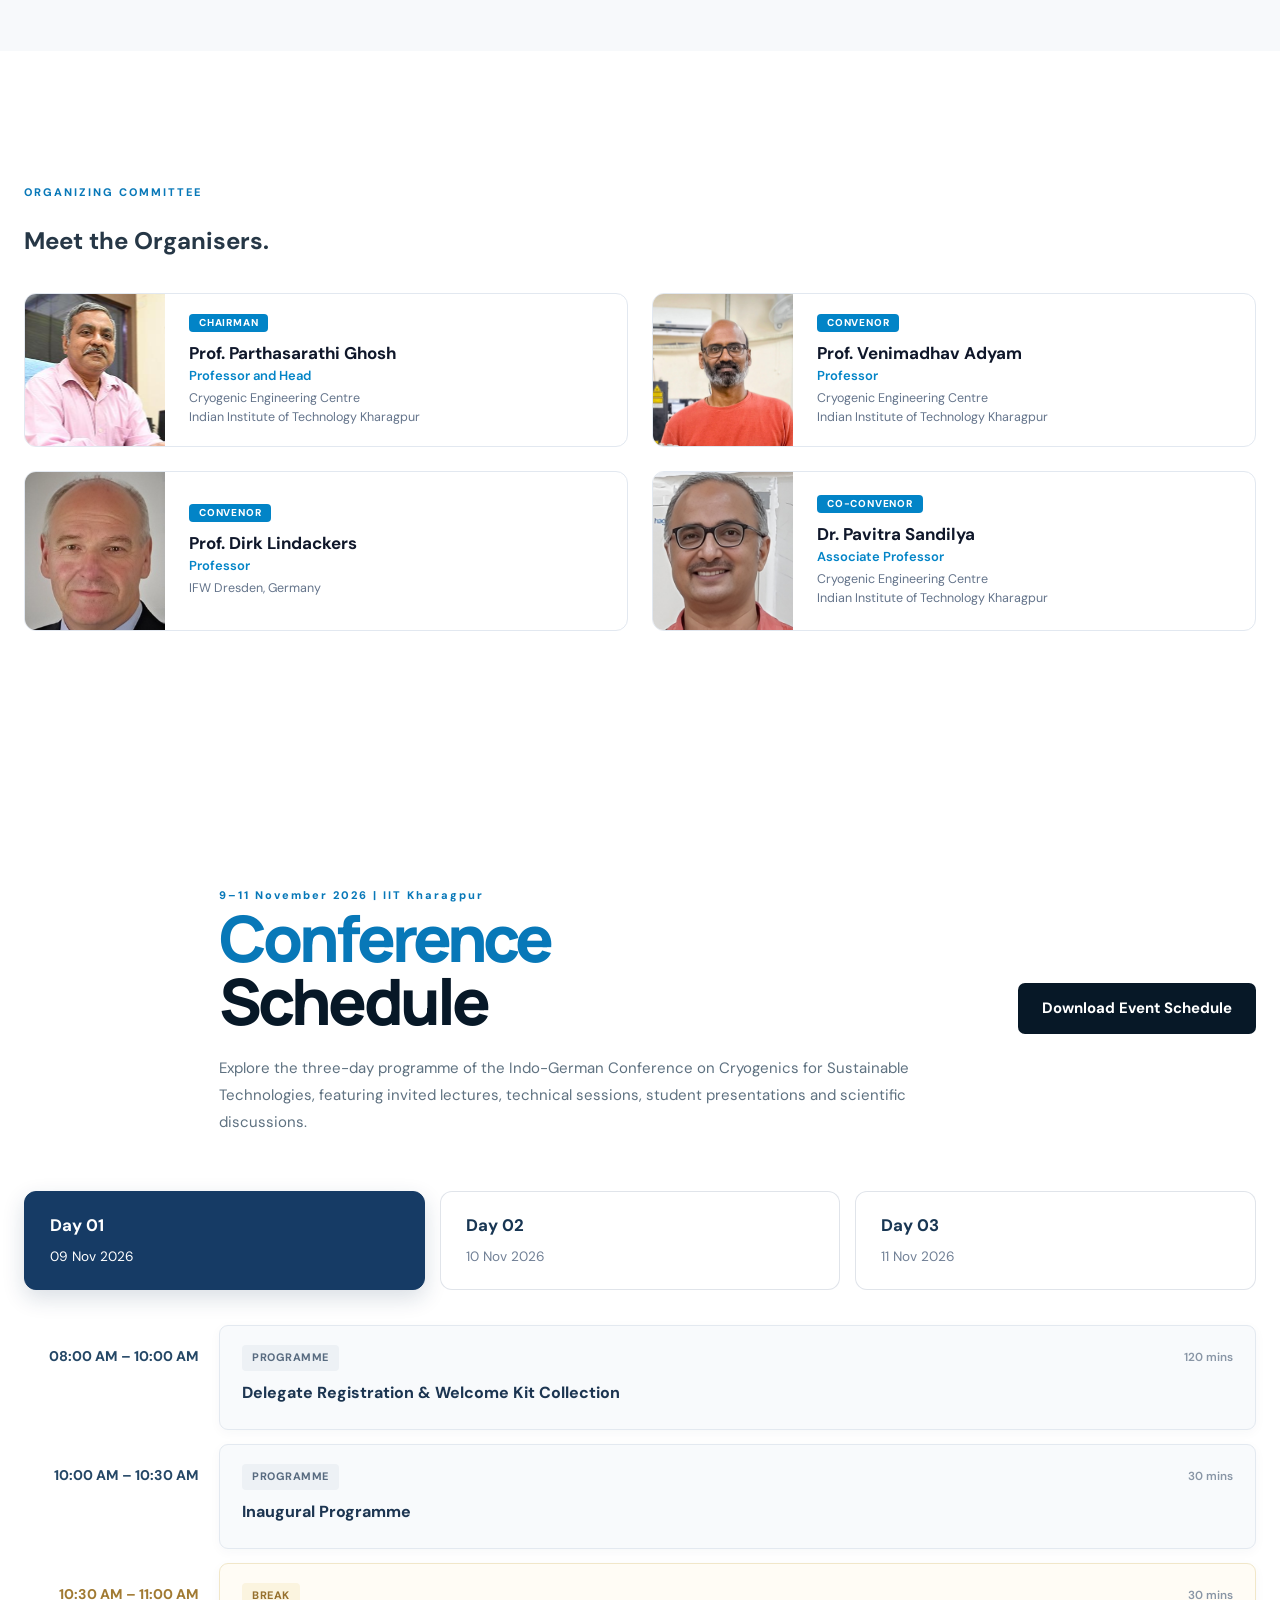
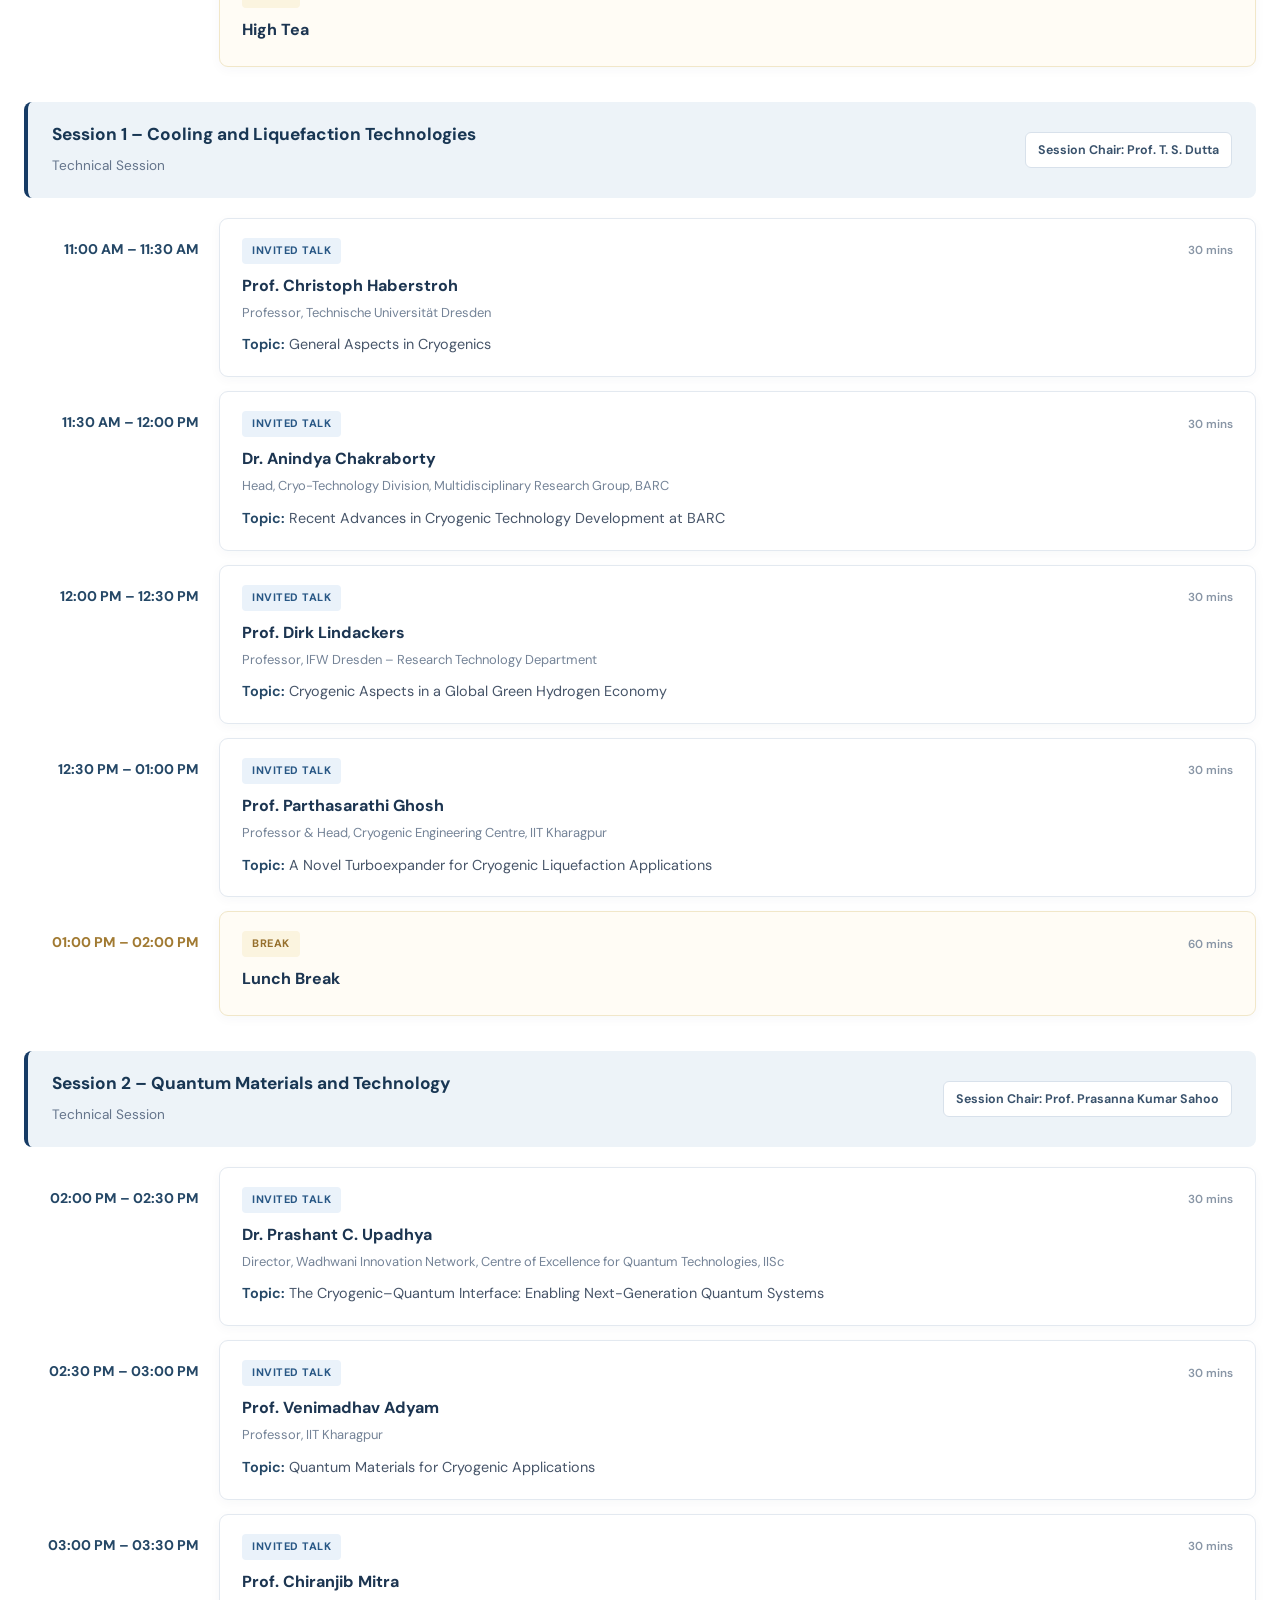
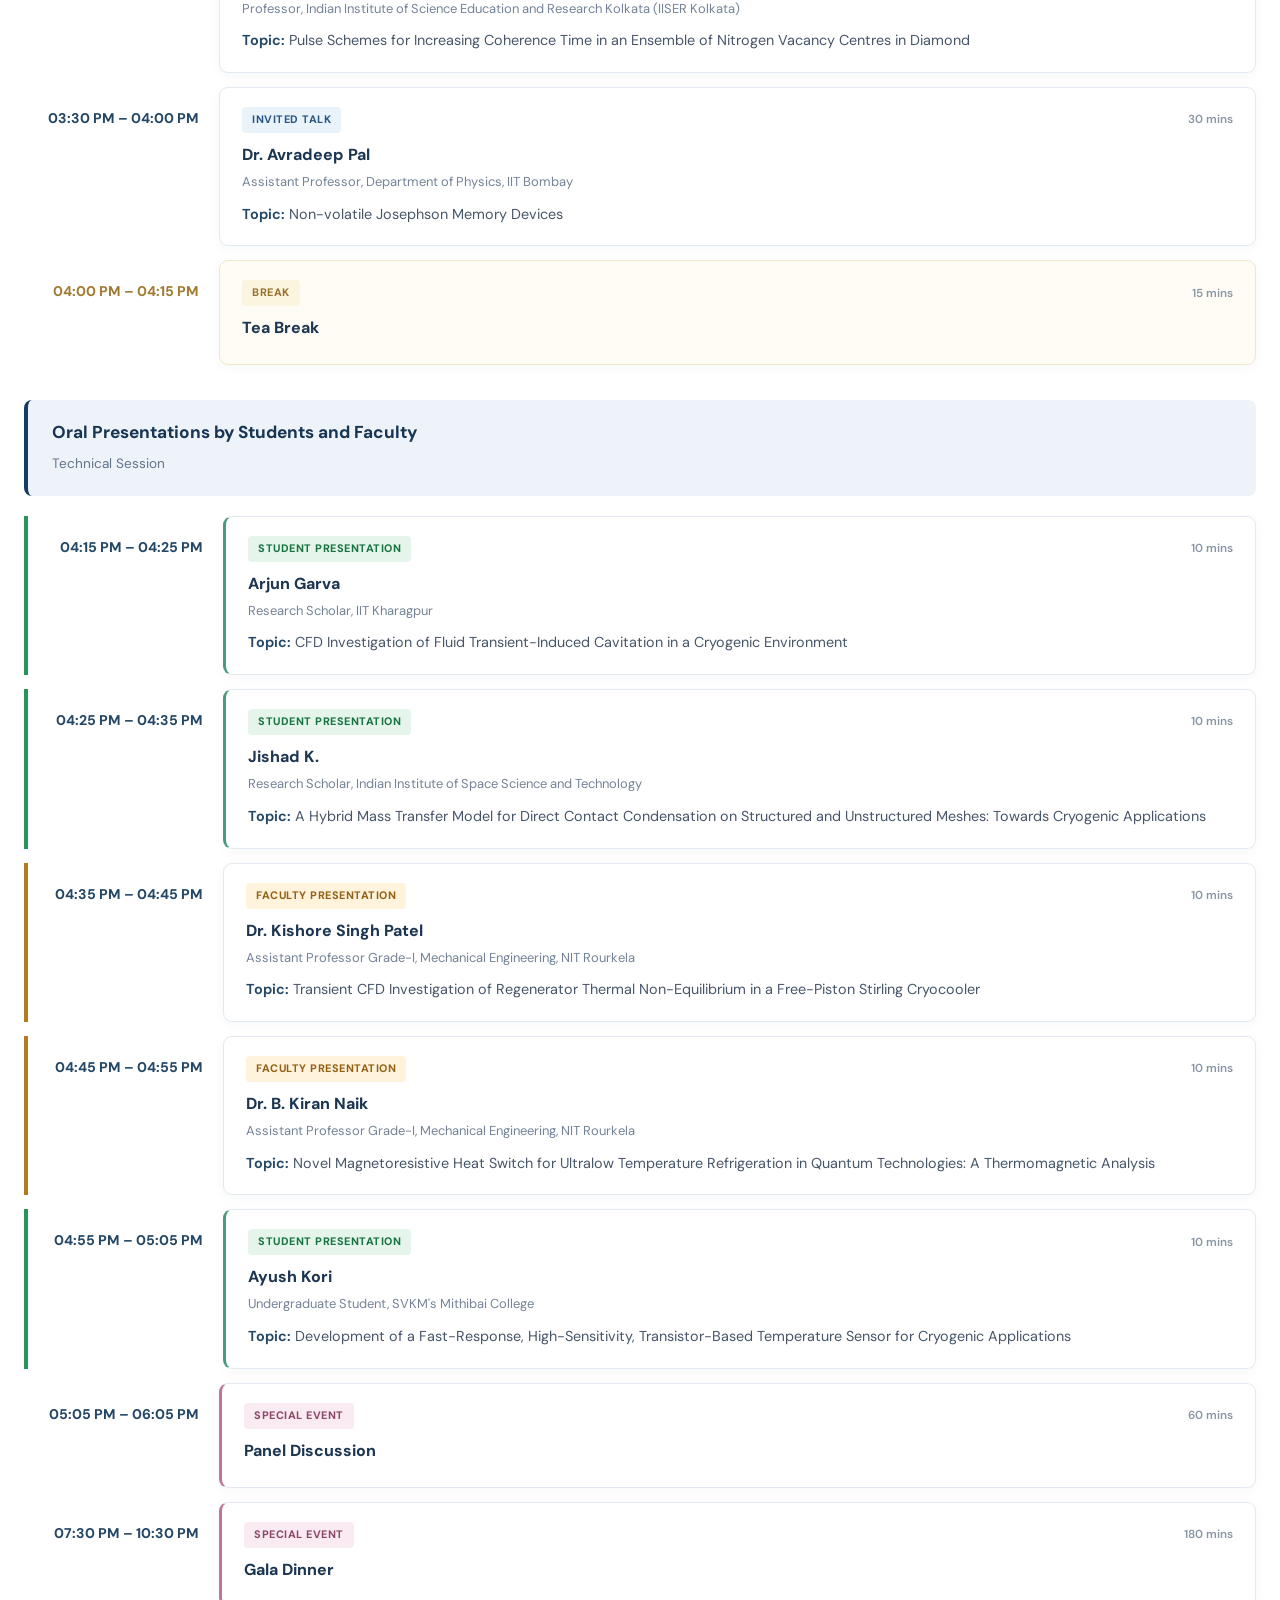
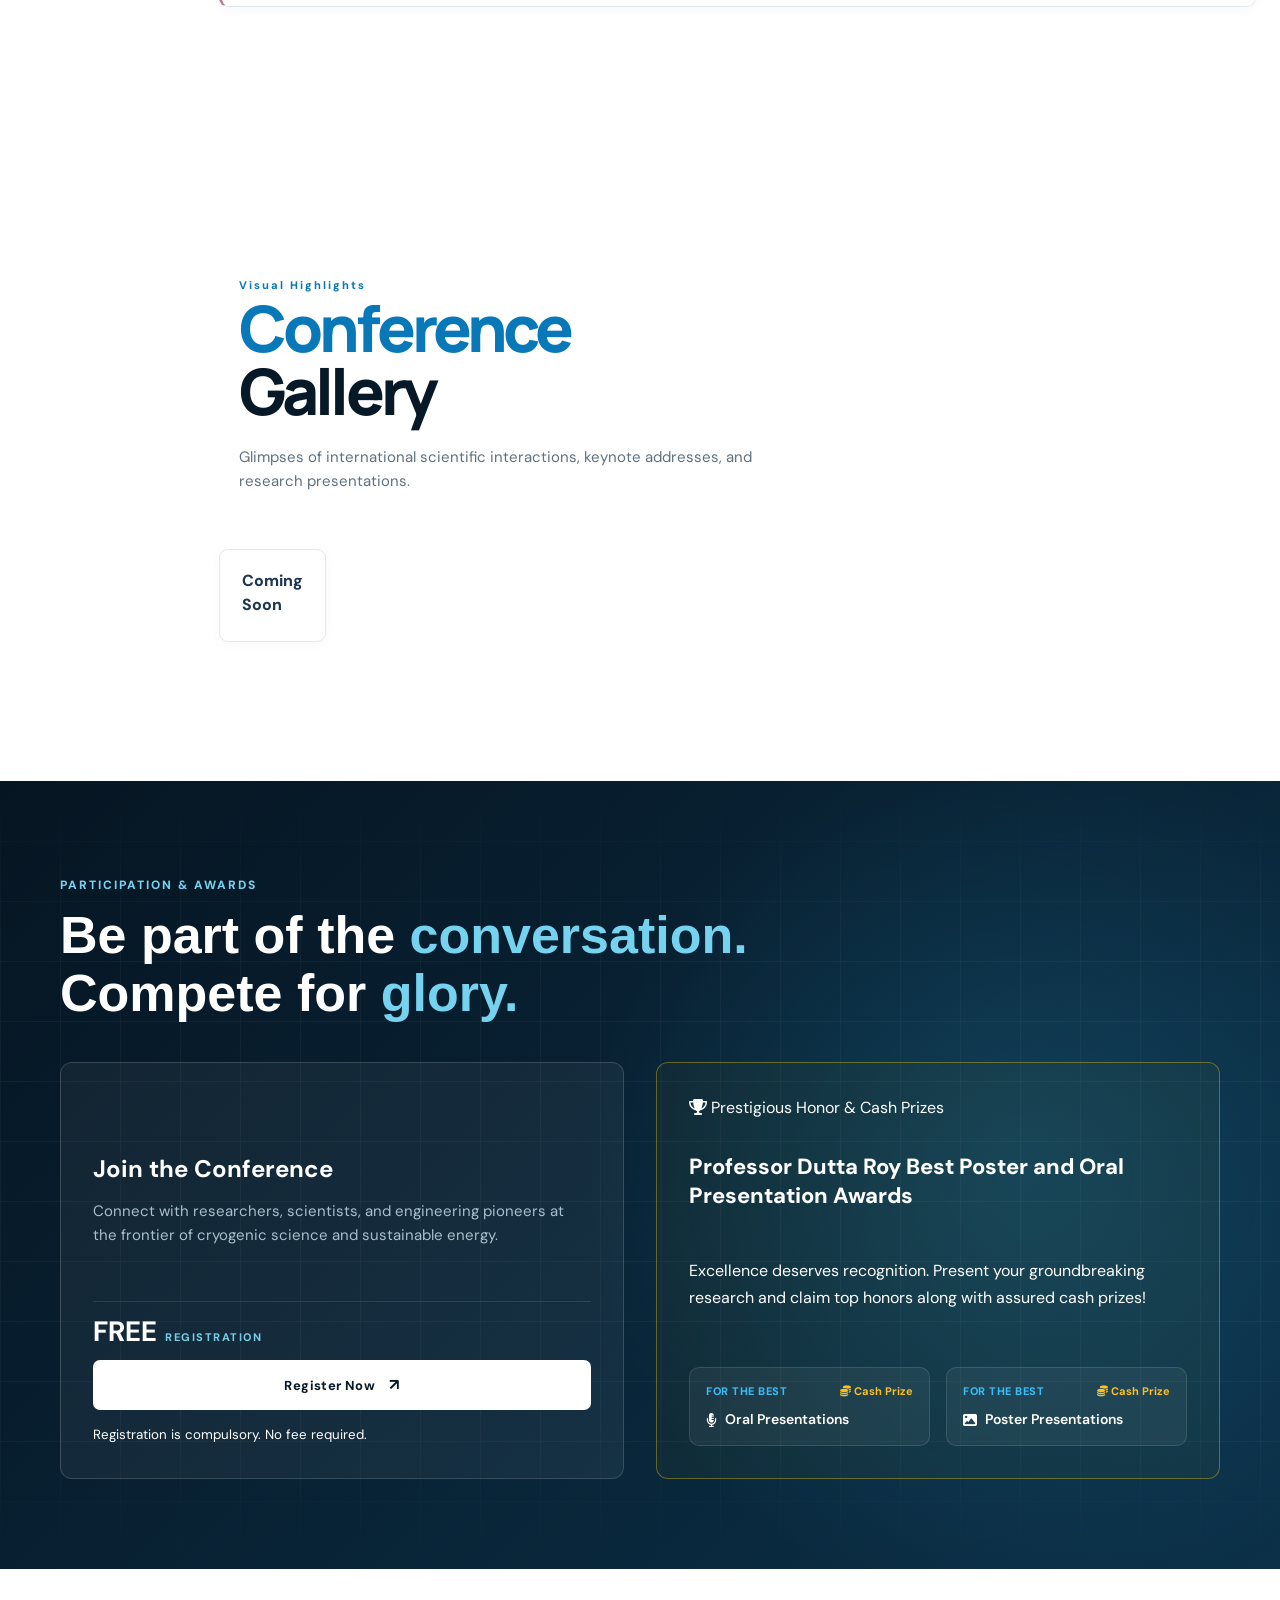
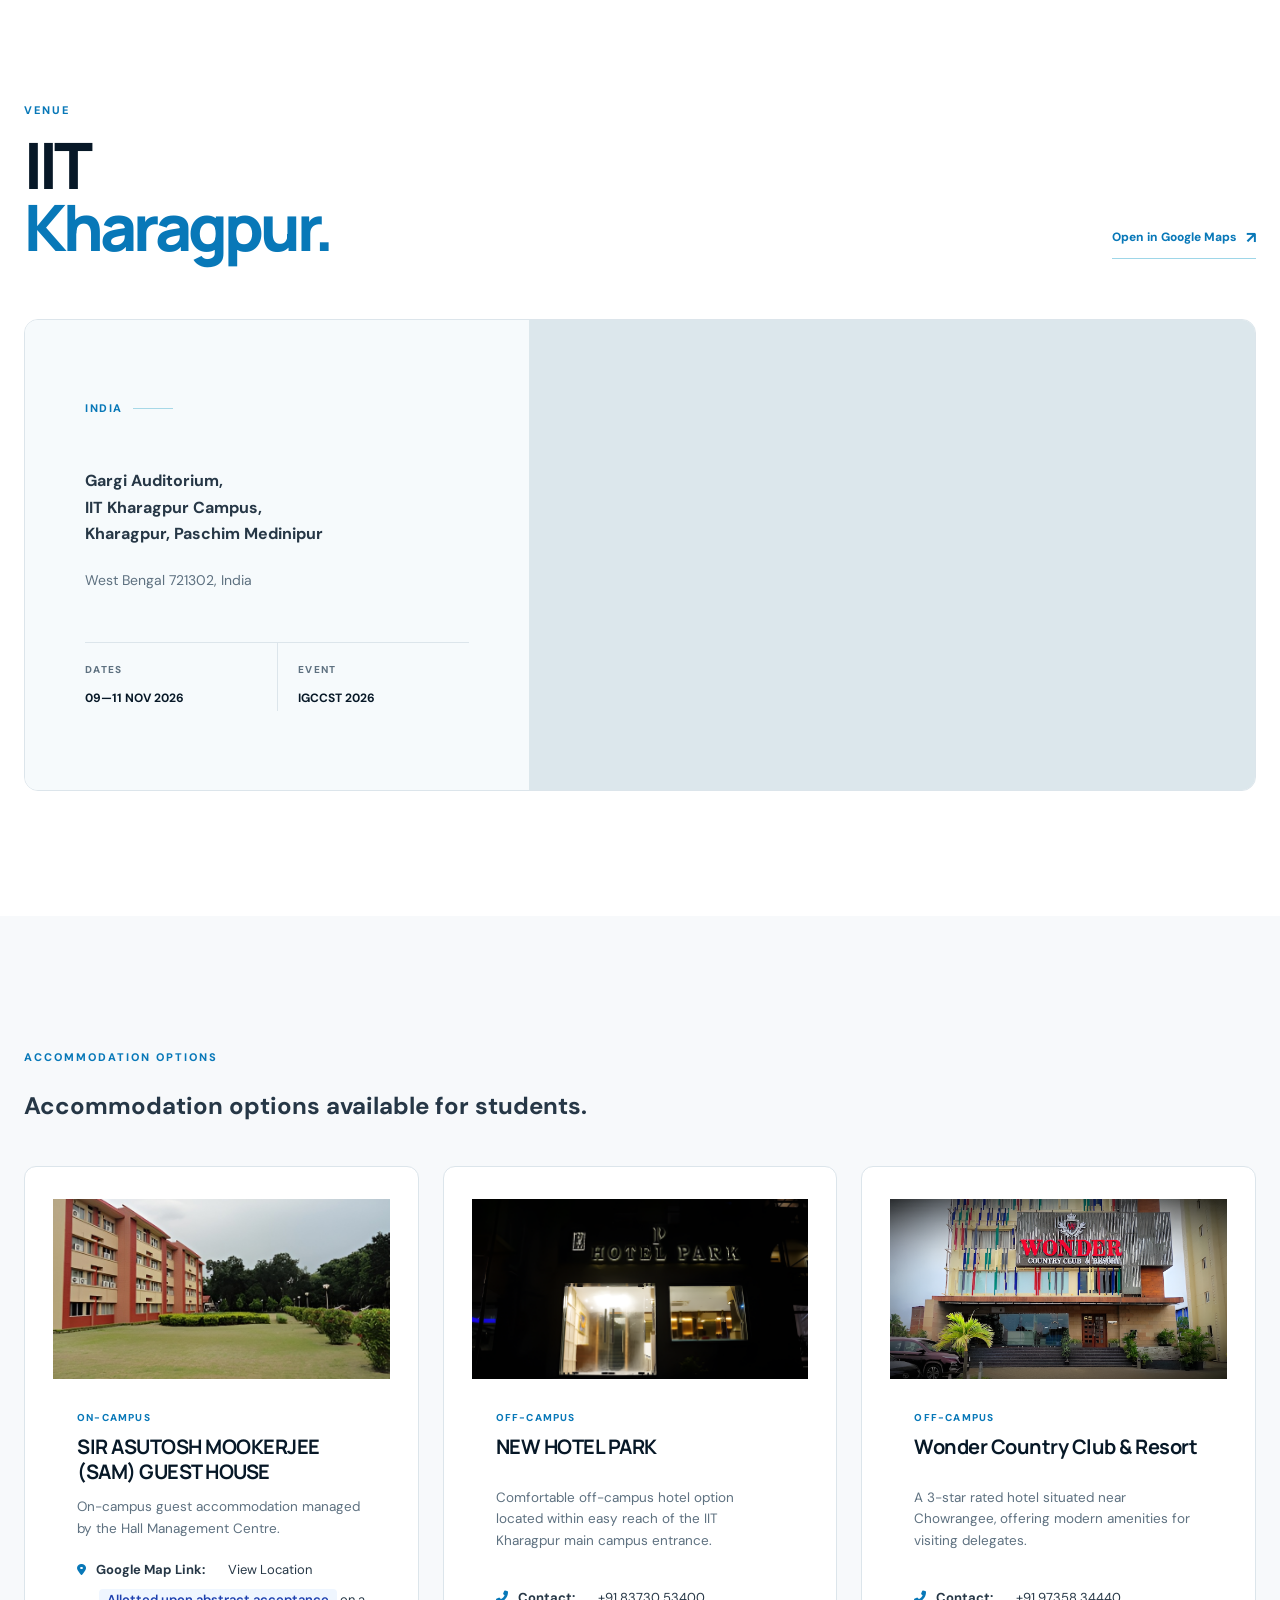
==== commit cfb5f95d: "schedule update" ====
--- a/index.html
+++ b/index.html
@@ -883,6 +883,19 @@
             </div>
           </article>
 
+          <!-- Speaker 12 (Mühsig) -->
+          <article class="speaker-card reveal">
+            <div class="speaker-photo-wrap">
+              <img src="images/speakers/dr-mushig.png" alt="placeholder" loading="lazy" />
+              <span class="speaker-country">GERMANY</span>
+            </div>
+            <div class="speaker-info">
+              <span class="speaker-role">INVITED SPEAKER</span>
+              <h3>Dipl.-Ing. Christoph Mühsig</h3>
+              <p>Leybold Dresden GmbH, Germany</p>
+            </div>
+          </article>
+
           <!-- Speaker 4 -->
           <article class="speaker-card reveal">
             <div class="speaker-photo-wrap">
@@ -996,22 +1009,9 @@
               <span class="speaker-country">INDIA</span>
             </div>
             <div class="speaker-info">
-              <span class="speaker-role">SCIENTIST G</span>
+              <span class="speaker-role">HEAD, CRYO-TECHNOLOGY DIVISION</span>
               <h3>Dr. Anindya Chakraborty</h3>
-              <p>IUAC / BARC, India</p>
-            </div>
-          </article>
-
-          <!-- Speaker 12 (Mühsig) -->
-          <article class="speaker-card reveal">
-            <div class="speaker-photo-wrap">
-              <img src="images/speakers/dummy.svg" alt="placeholder" loading="lazy" />
-              <span class="speaker-country">GERMANY</span>
-            </div>
-            <div class="speaker-info">
-              <span class="speaker-role">INVITED SPEAKER</span>
-              <h3>Dipl.-Ing. Christoph Mühsig</h3>
-              <p>Leybold Dresden GmbH, Germany</p>
+              <p>BARC, India</p>
             </div>
           </article>
 
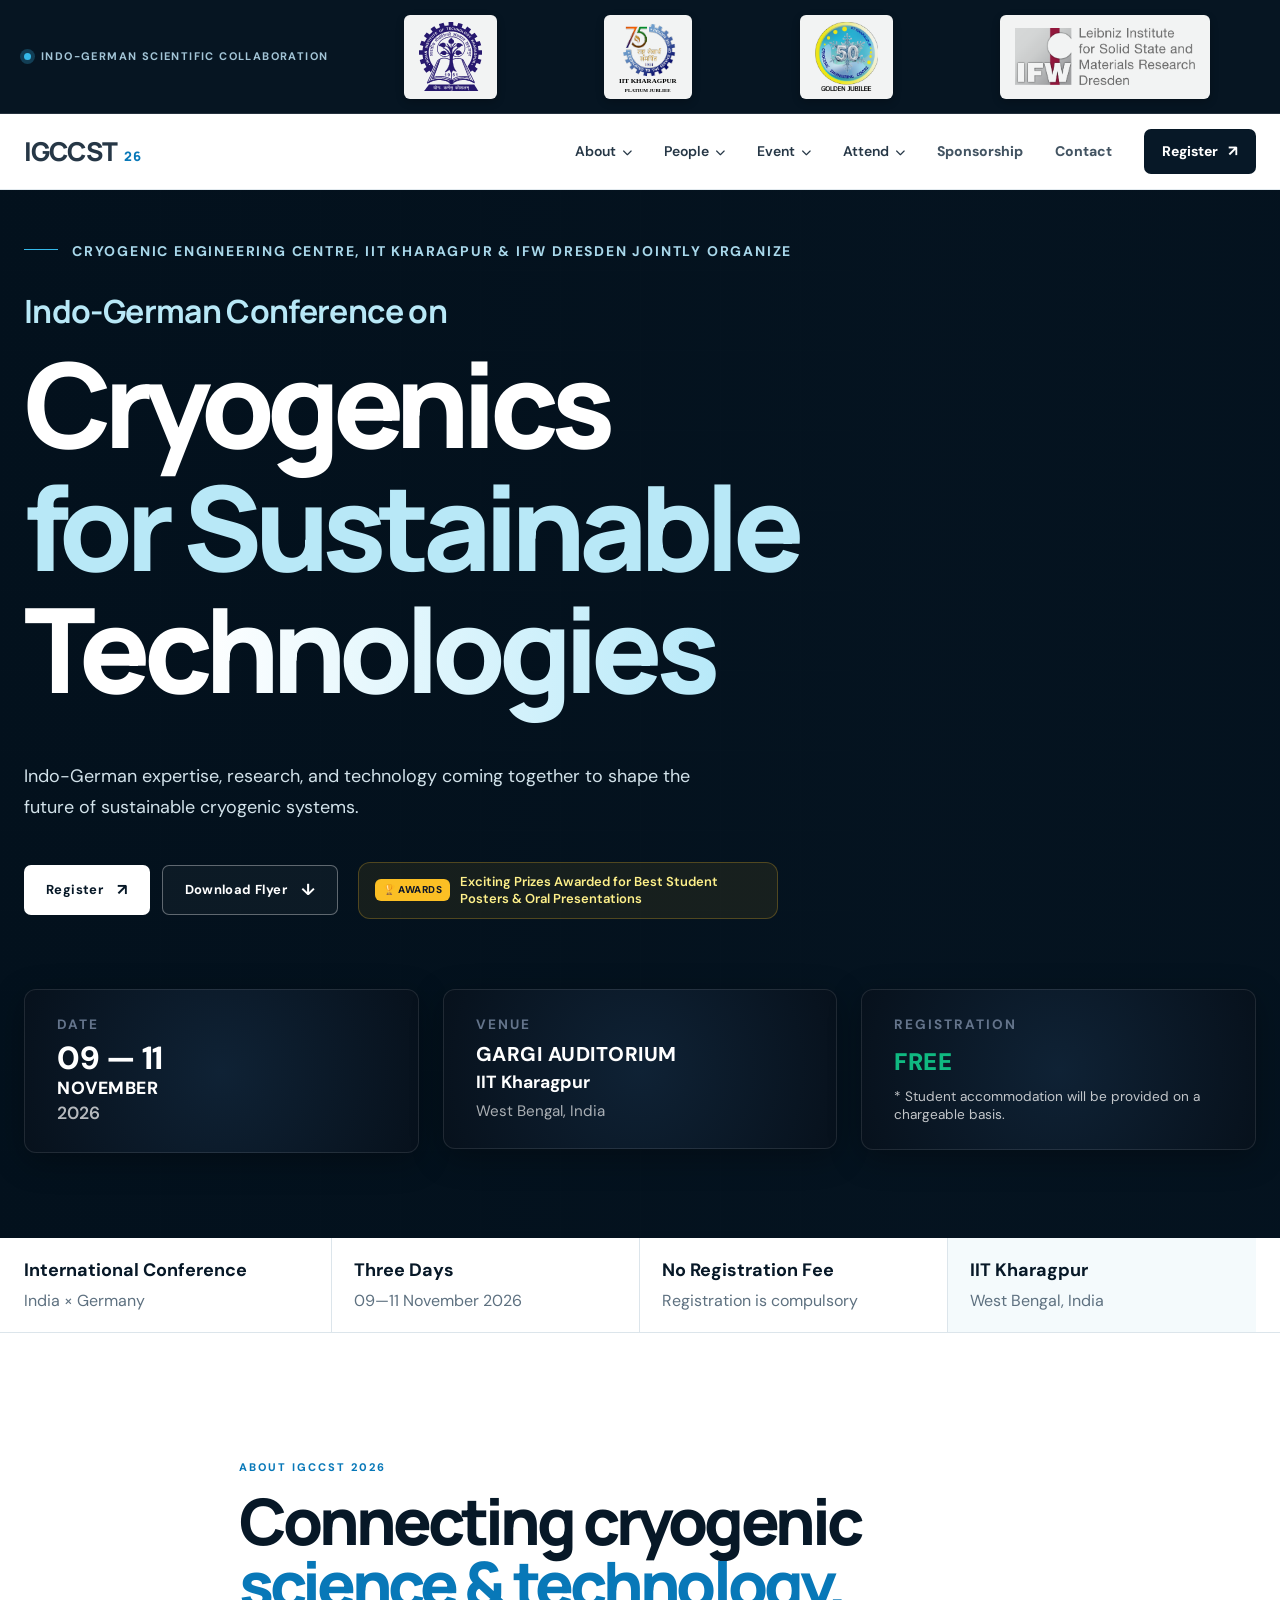
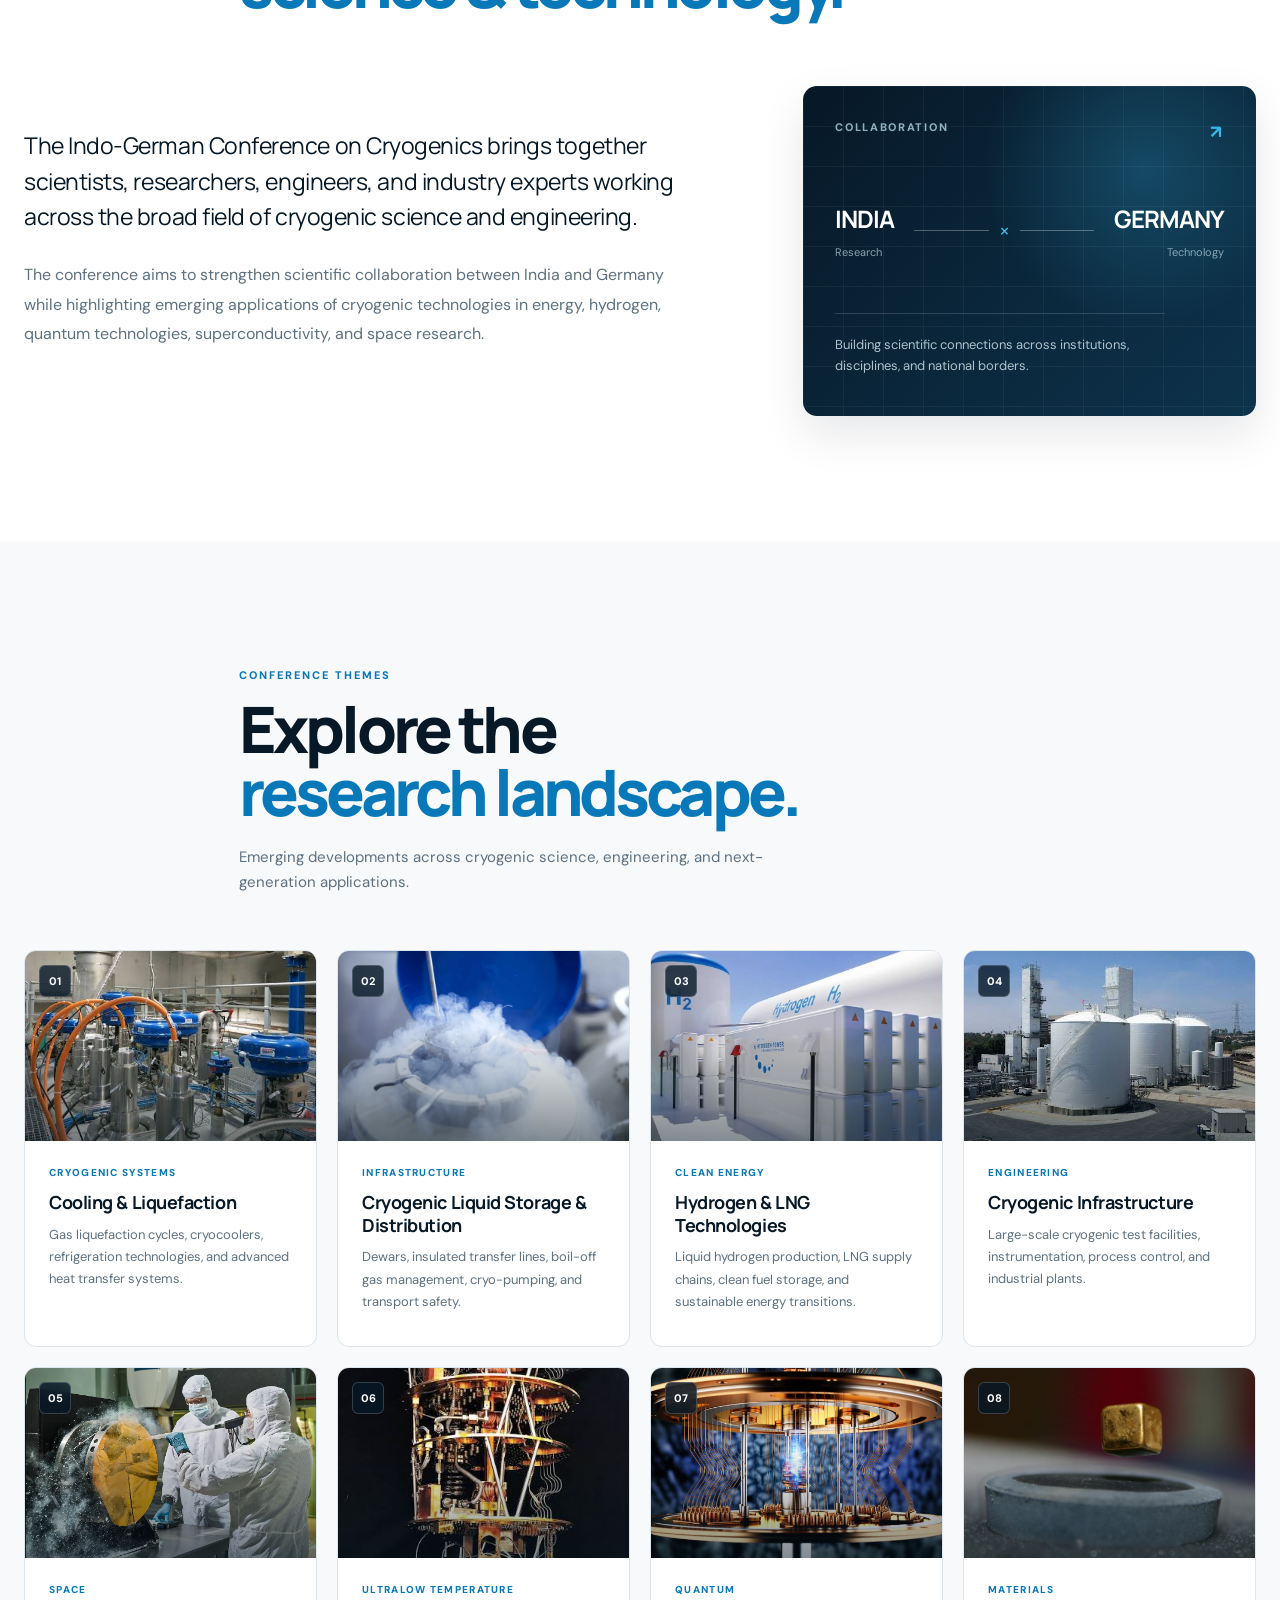
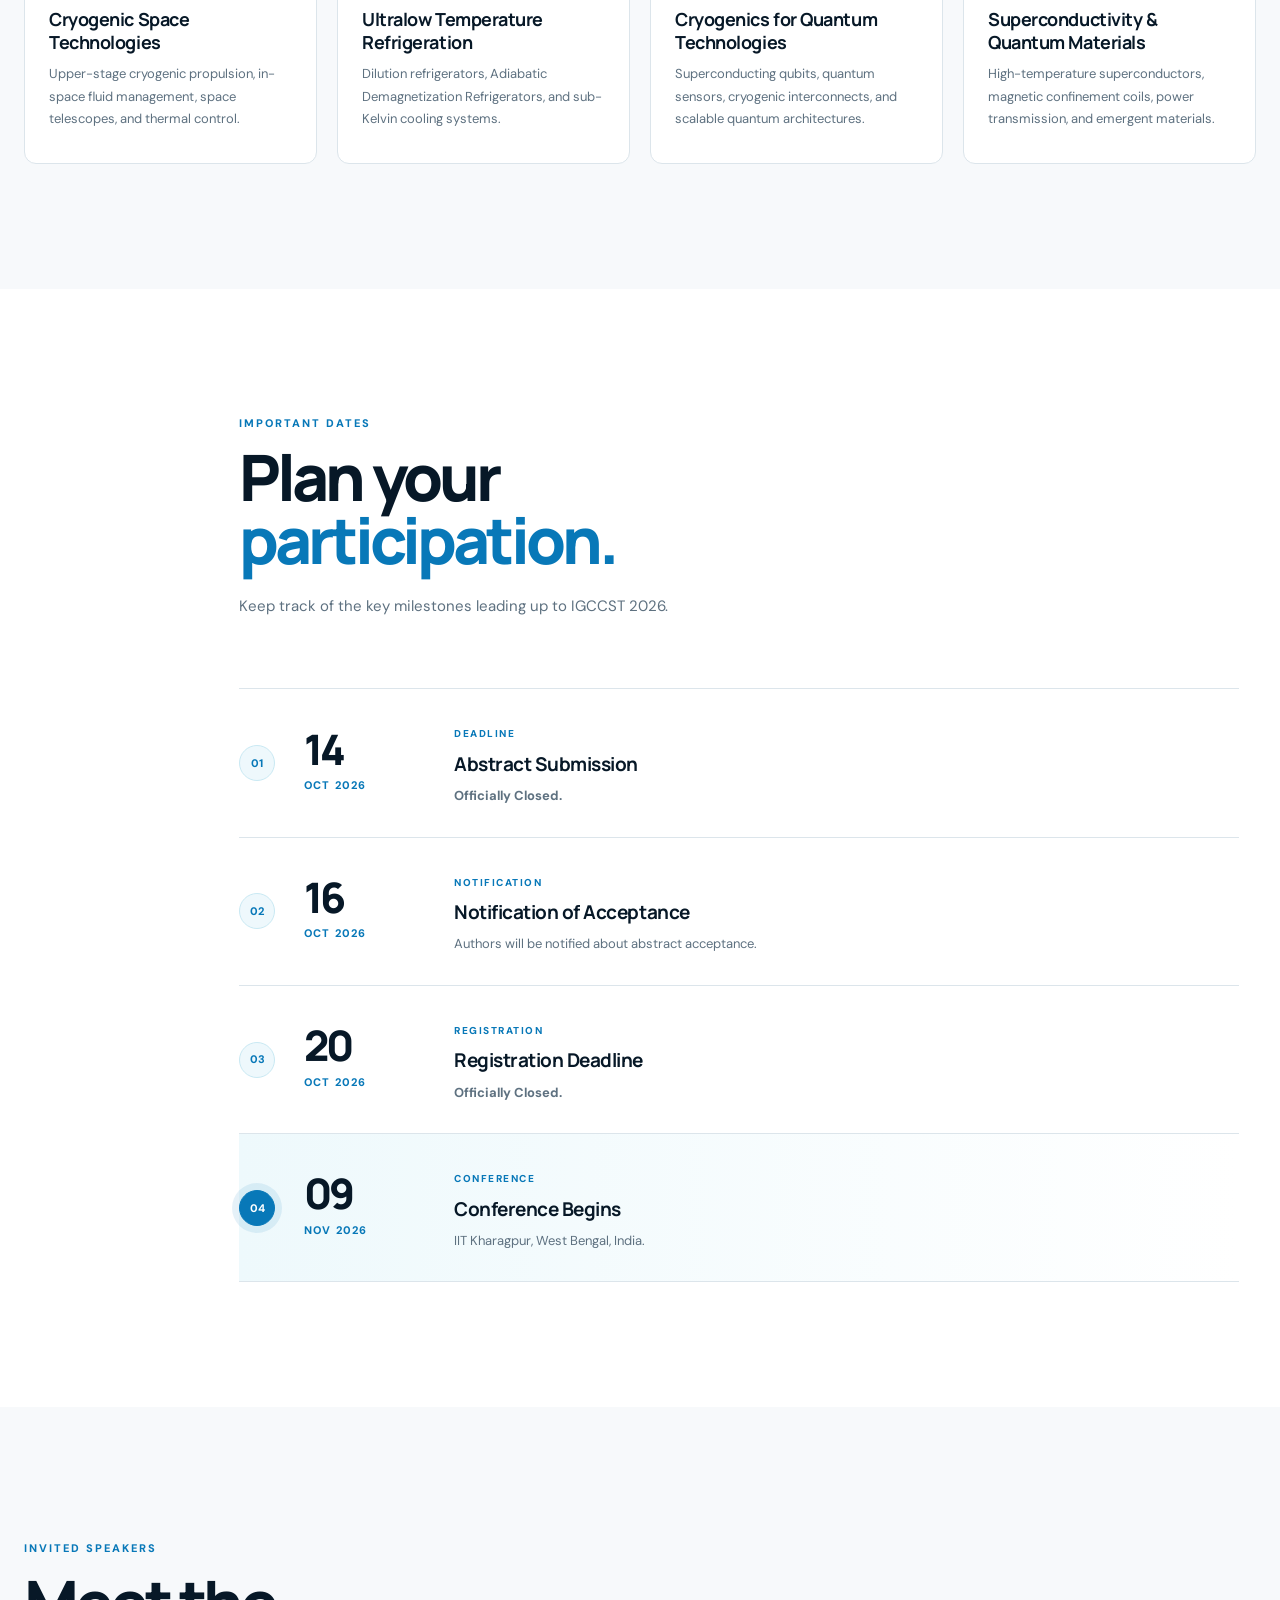
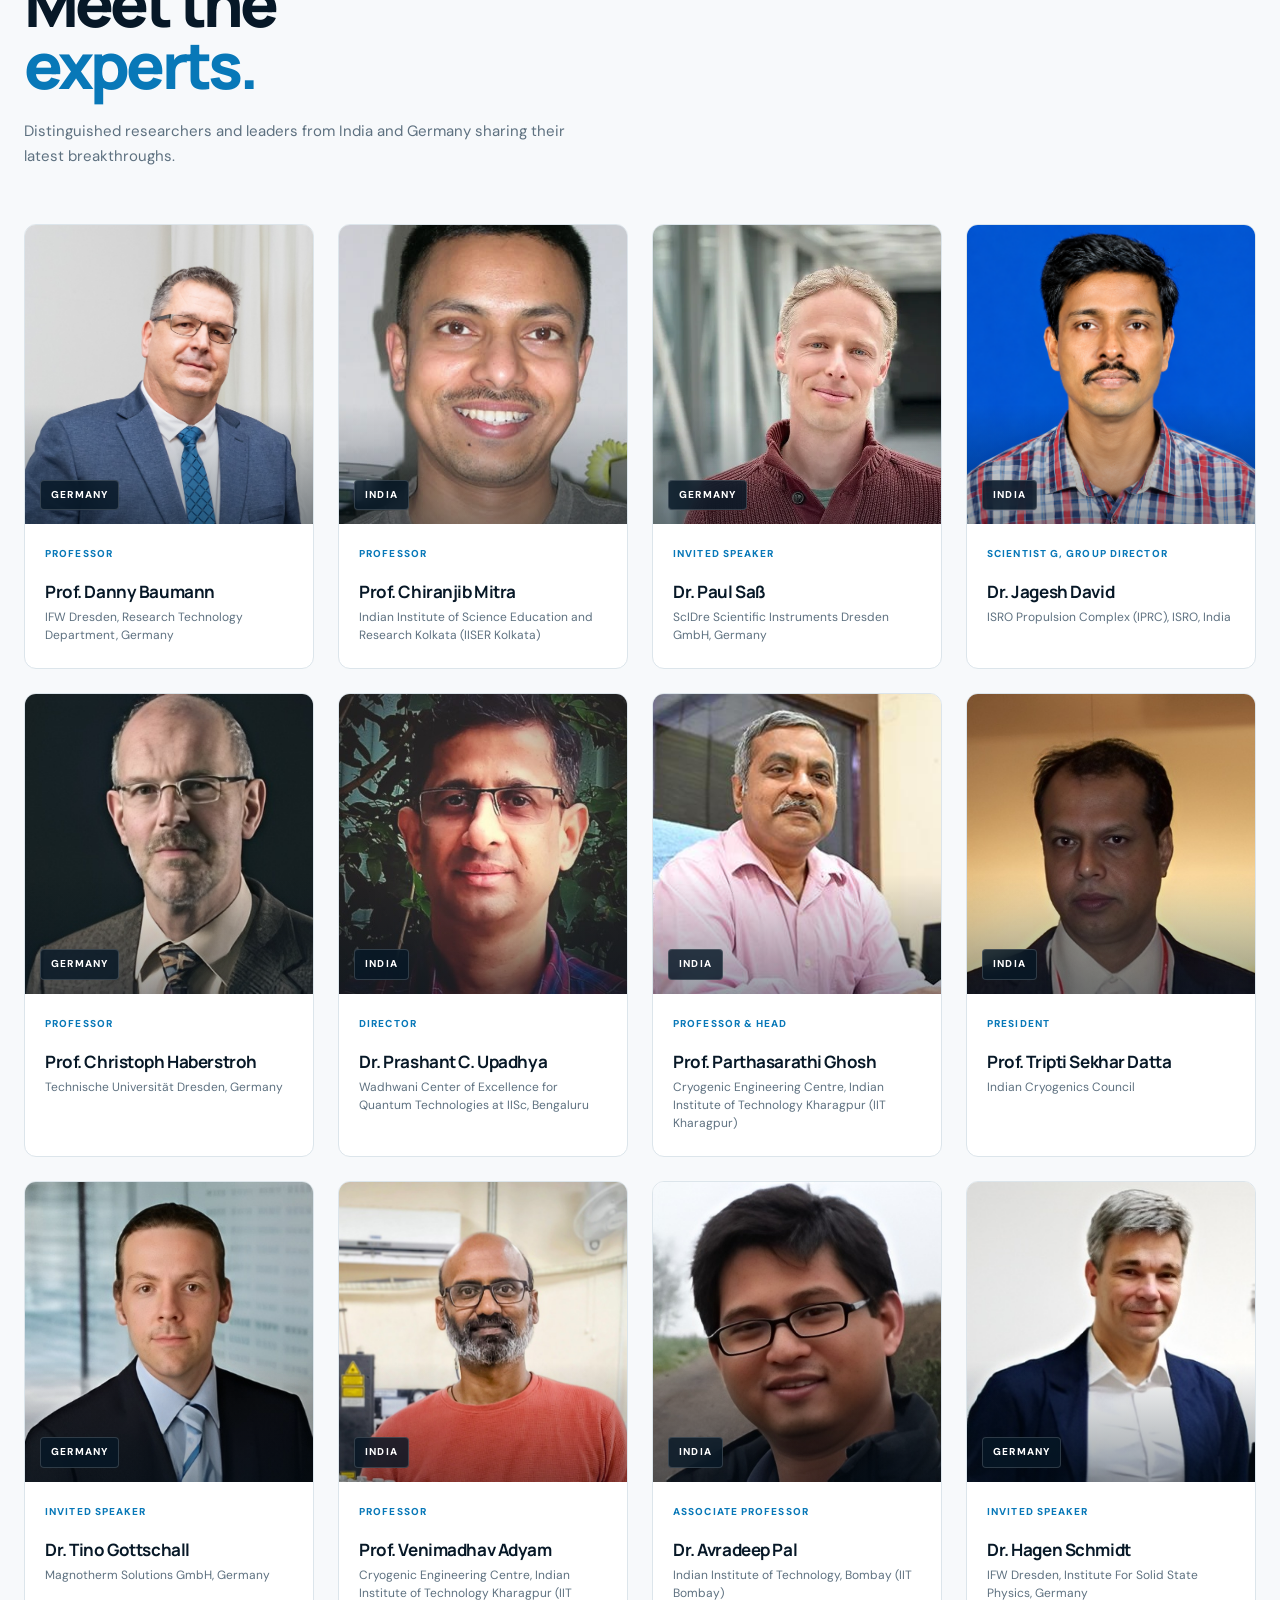
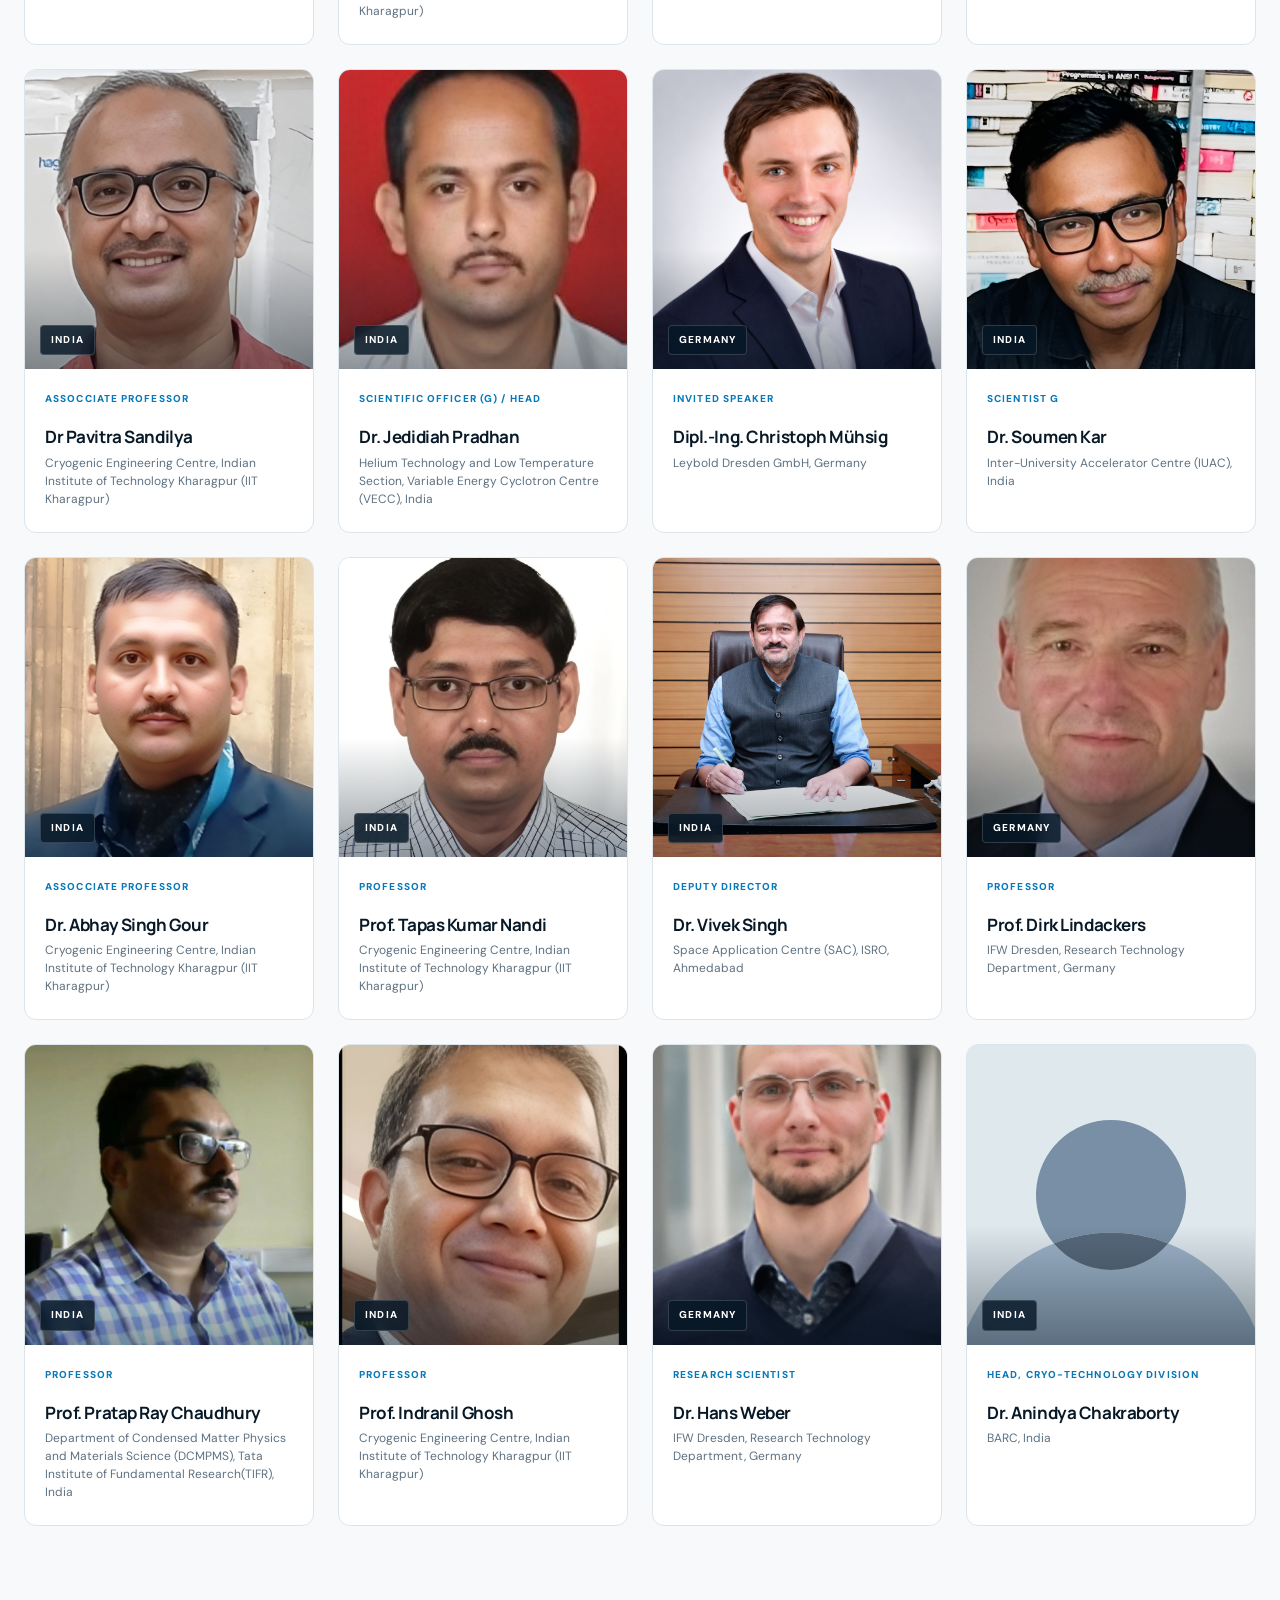
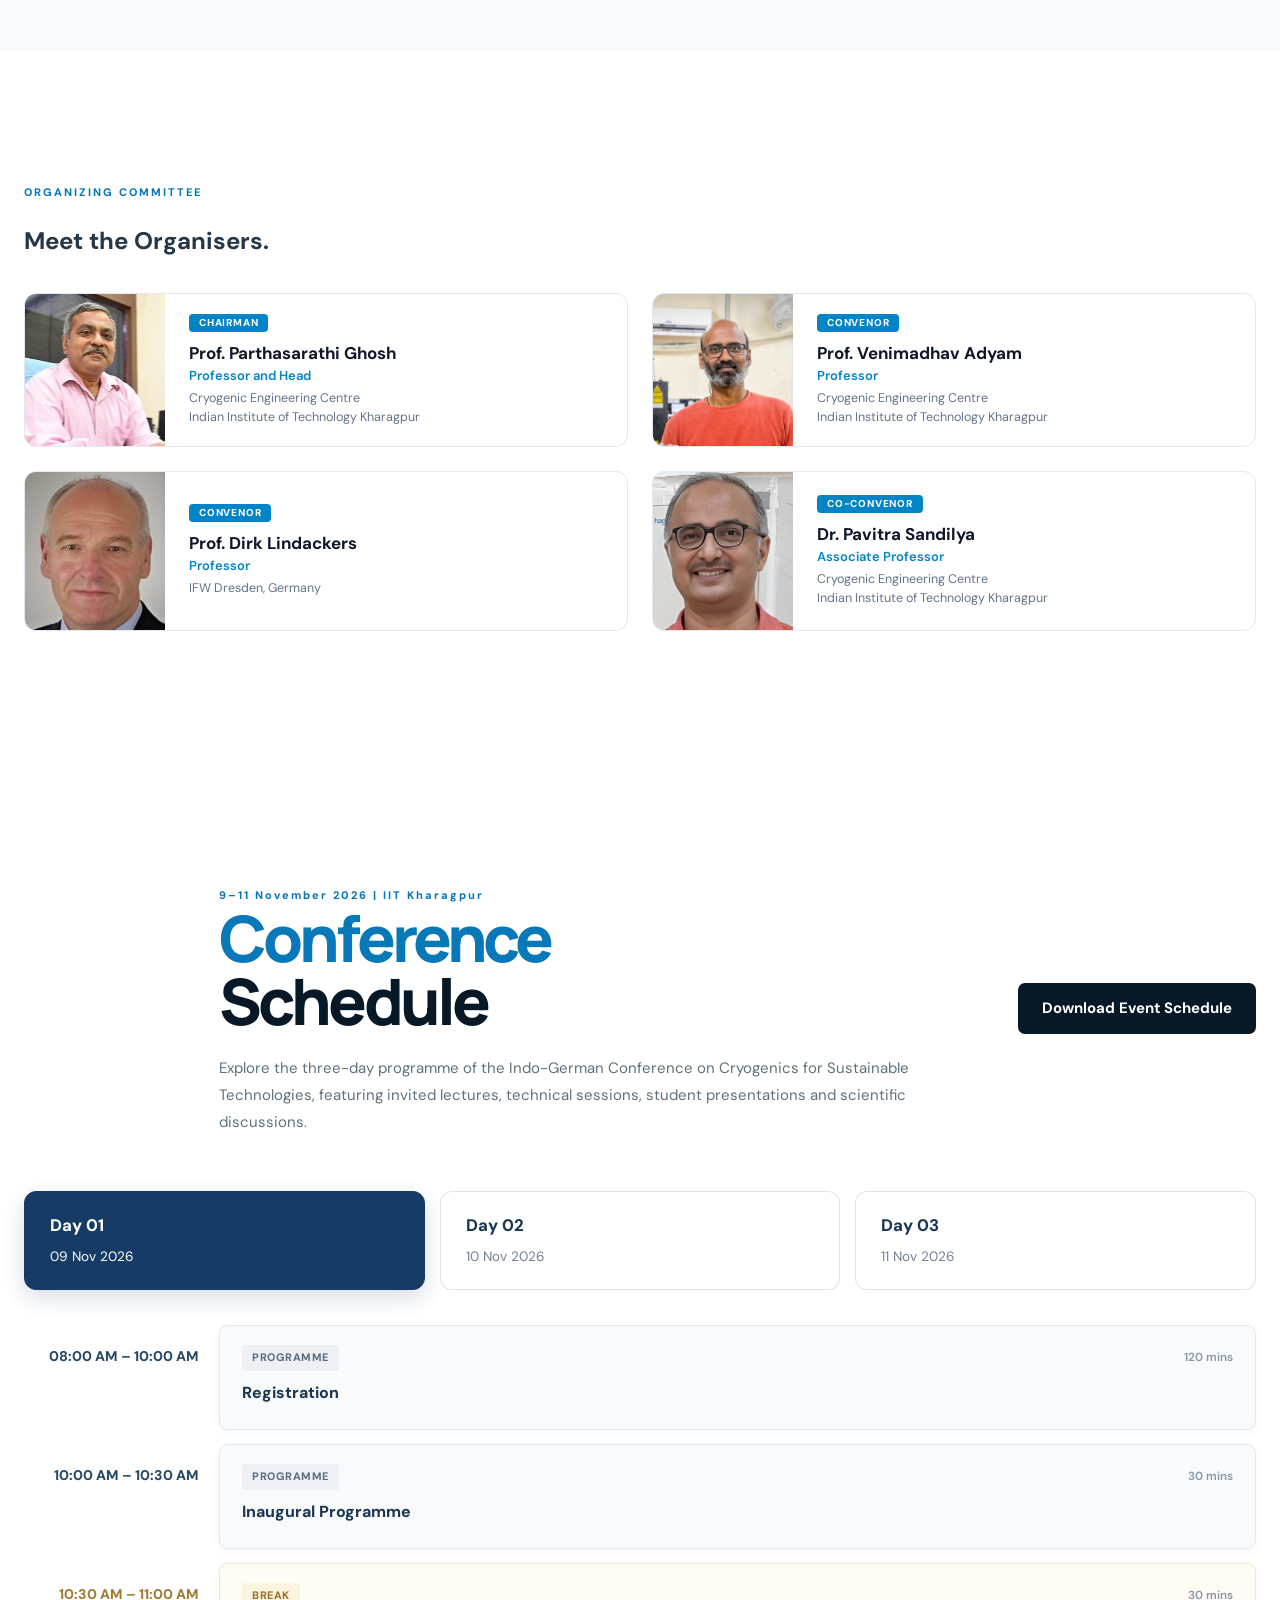
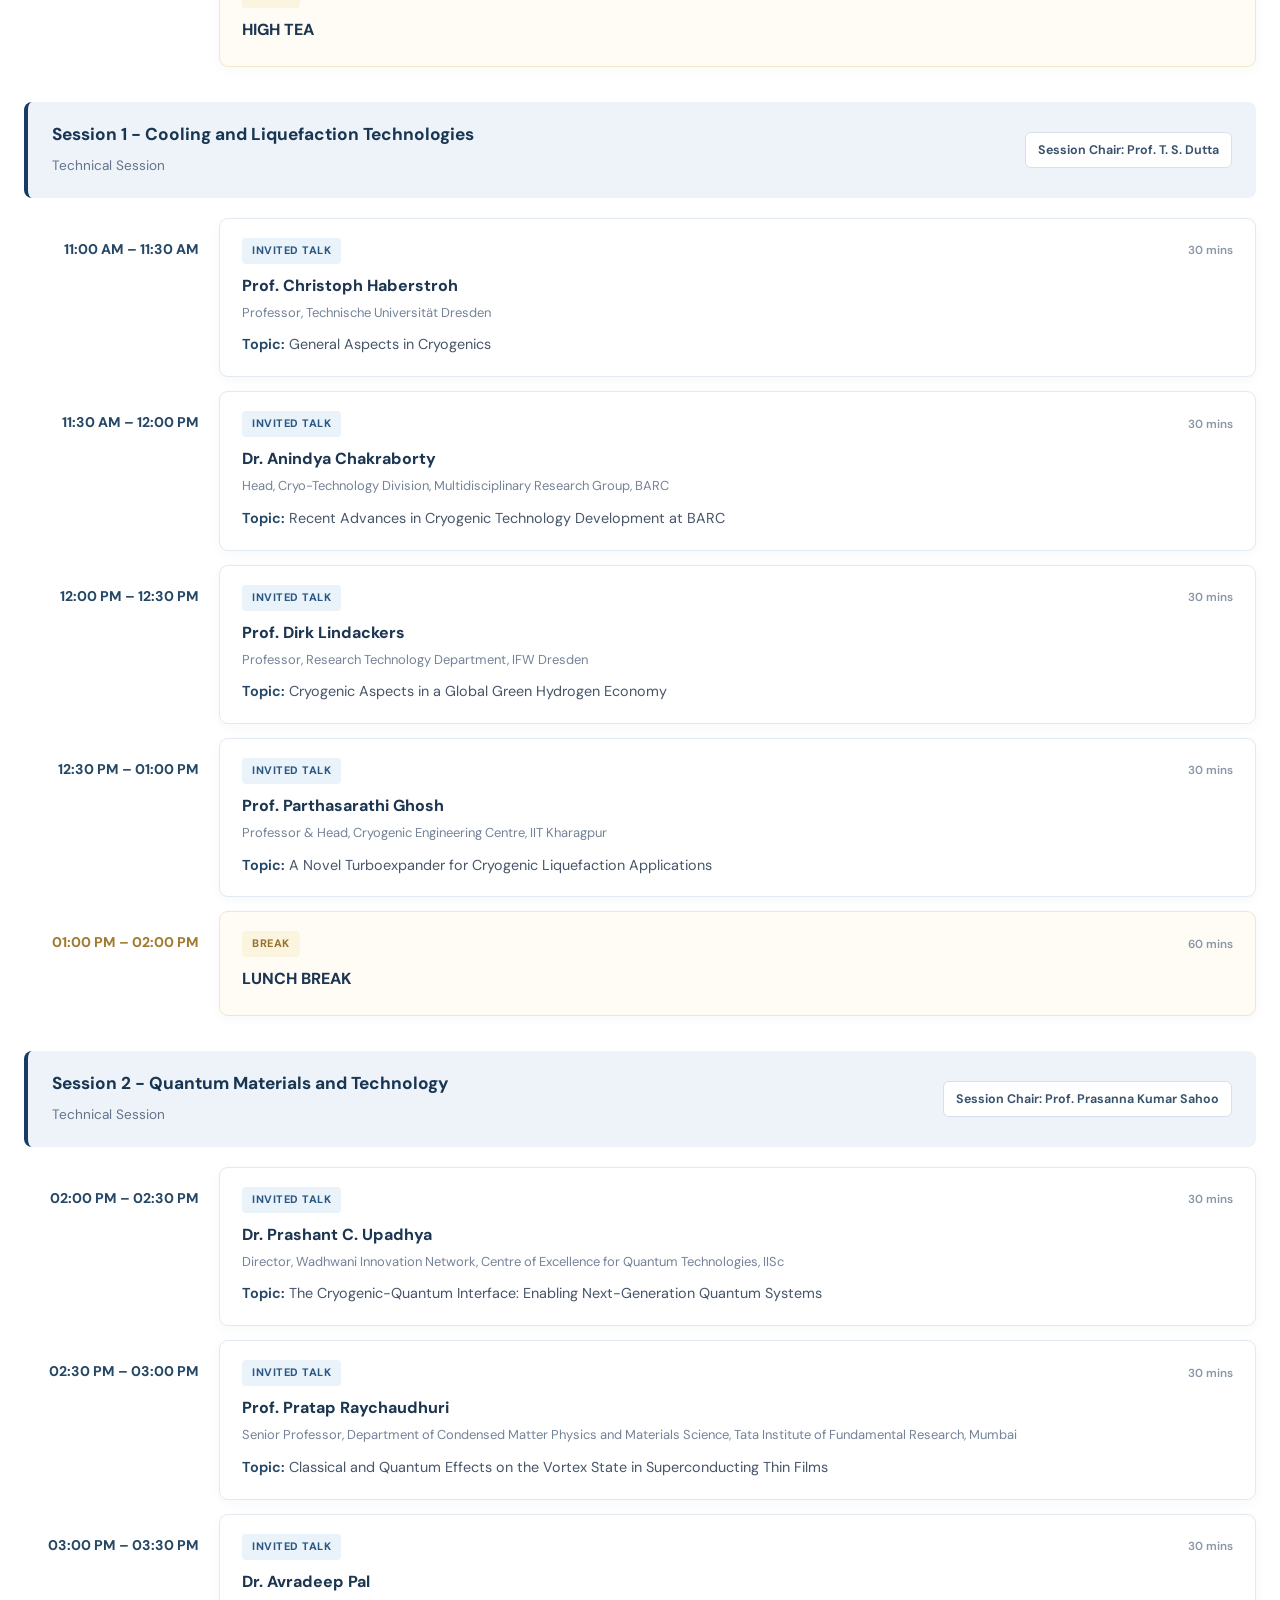
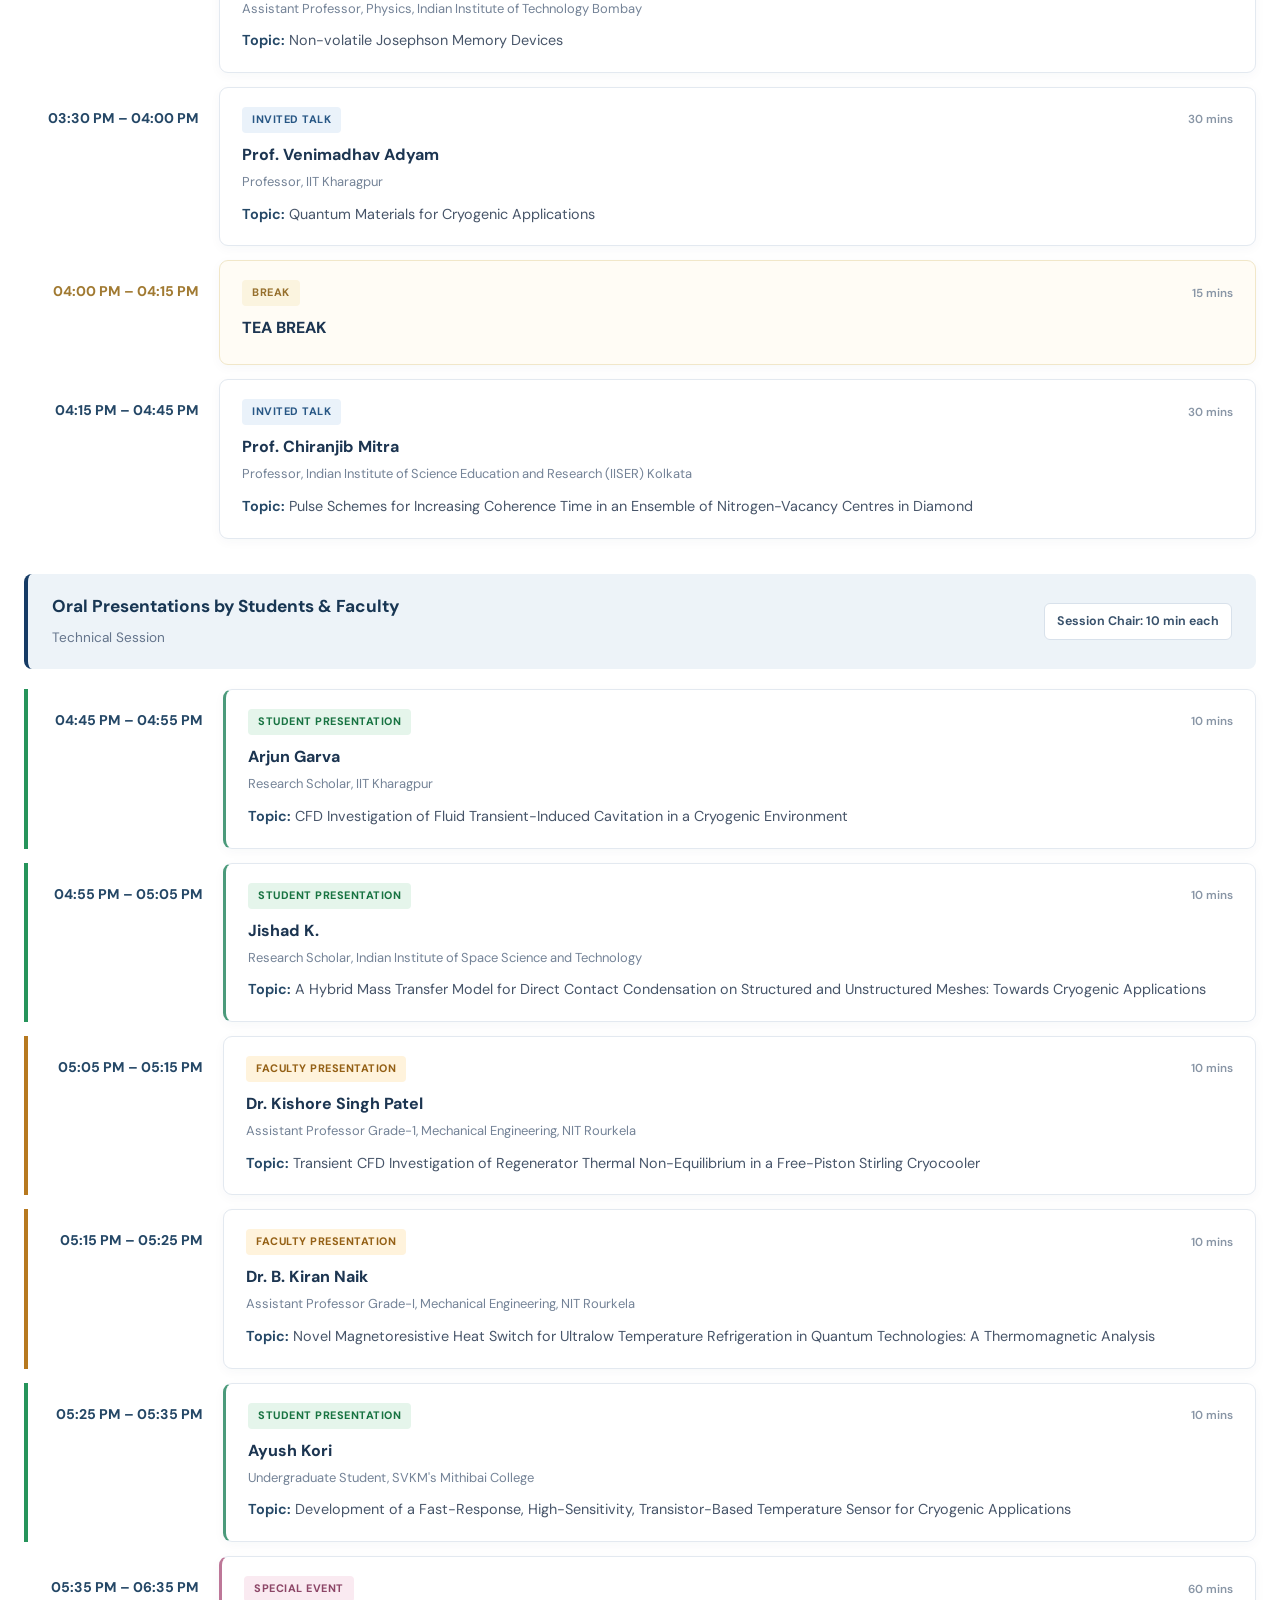
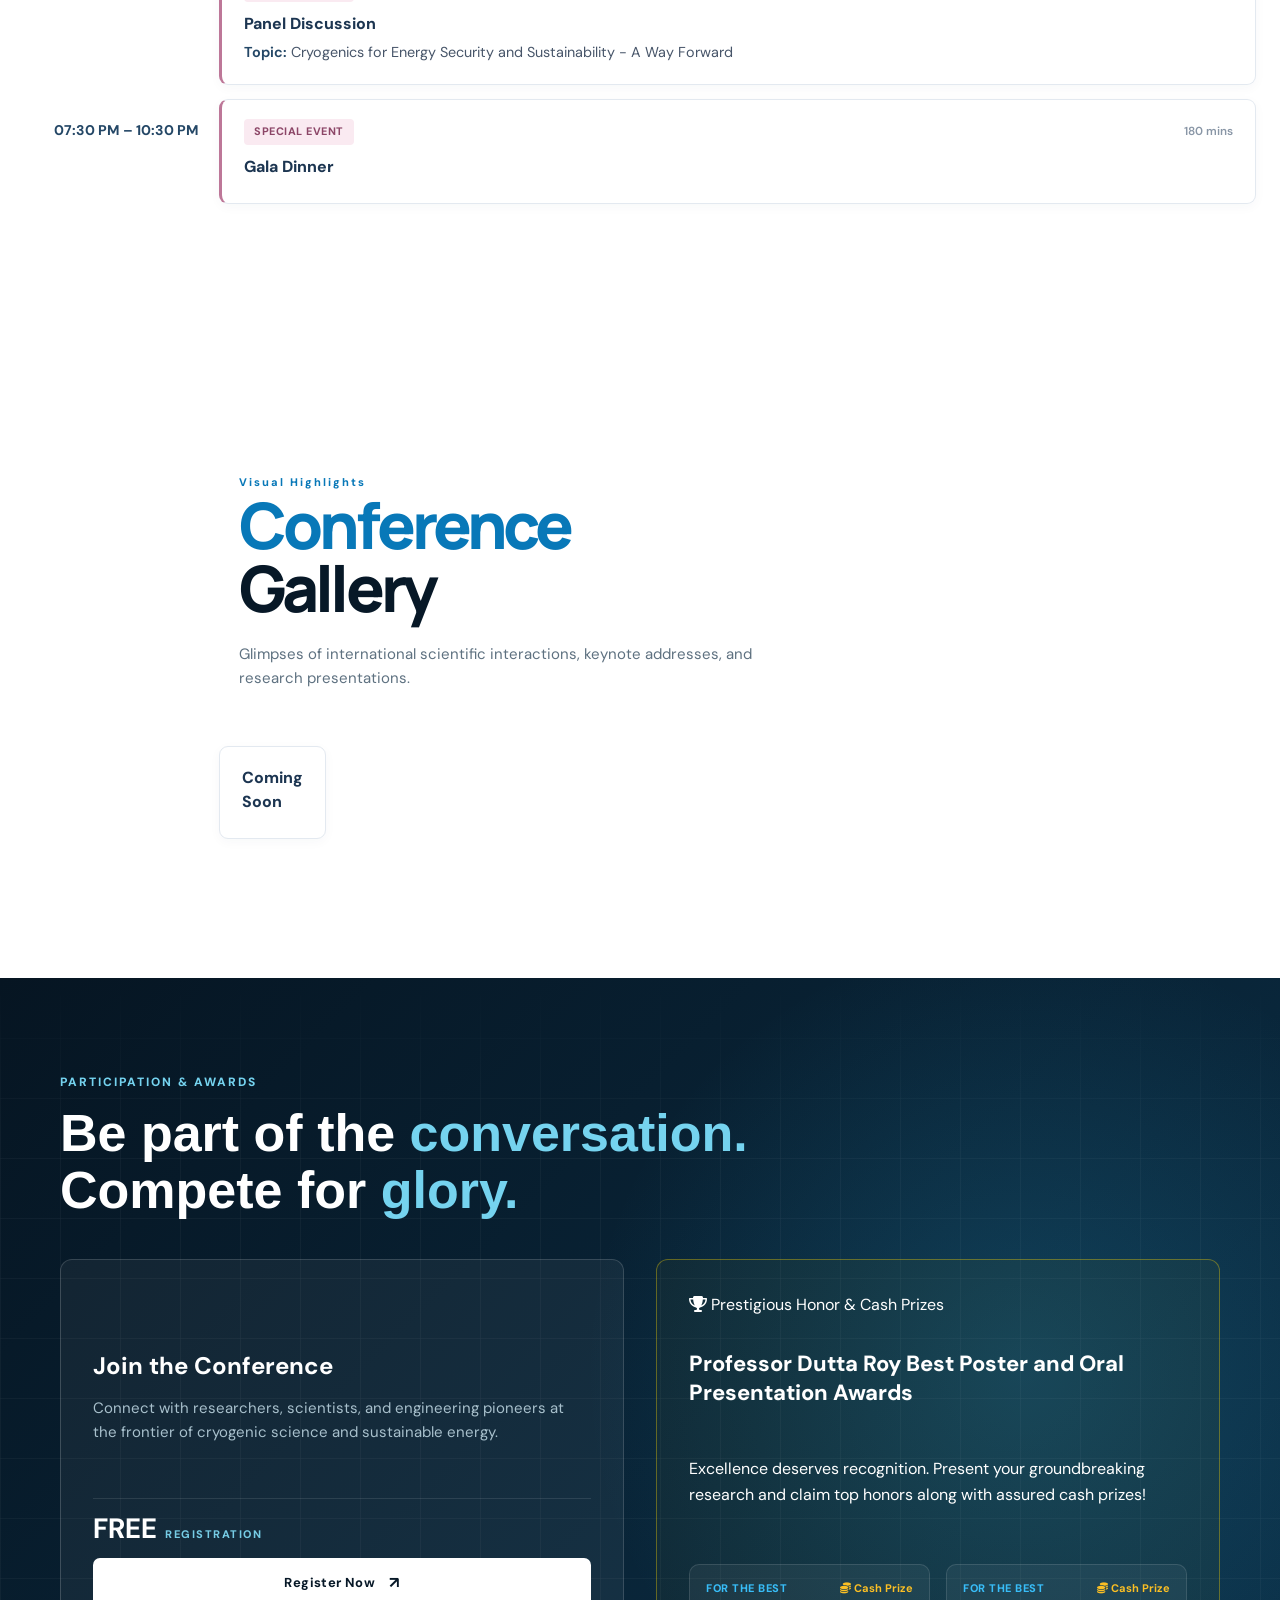
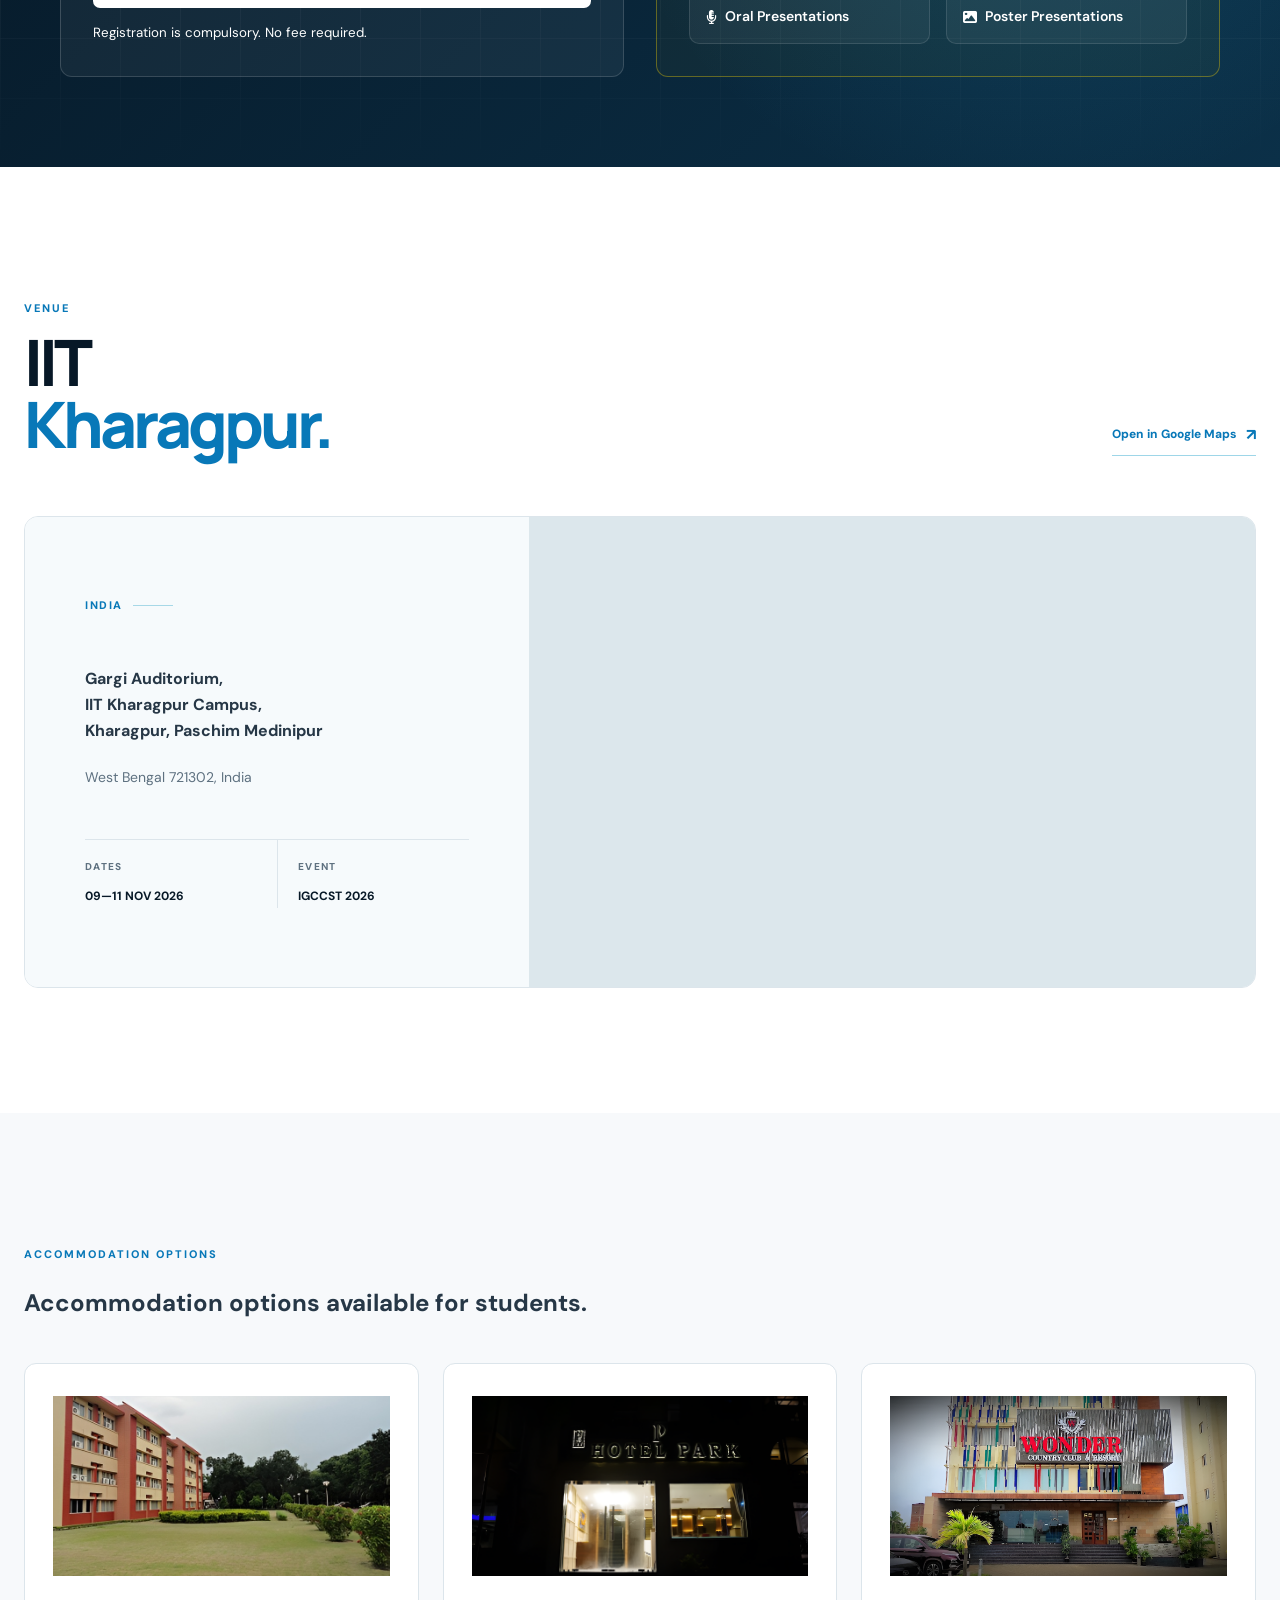
==== commit 26737044: "Schedule Change" ====
--- a/index.html
+++ b/index.html
@@ -1144,7 +1144,7 @@
       <div class="schedule-download-action">
         <button class="nav-cta">
           <a 
-          href="https://drive.google.com/file/d/1u_BZJIK3ZVjfHbcx2XLPD588RSxtil9U/view?usp=drive_link"
+          href="https://drive.google.com/file/d/146H7eNgZRmWSpbP17aA_j0tU9miJRFgO/view?usp=sharing"
           target="_blank">
             <span>Download Event Schedule</span>
           </a>
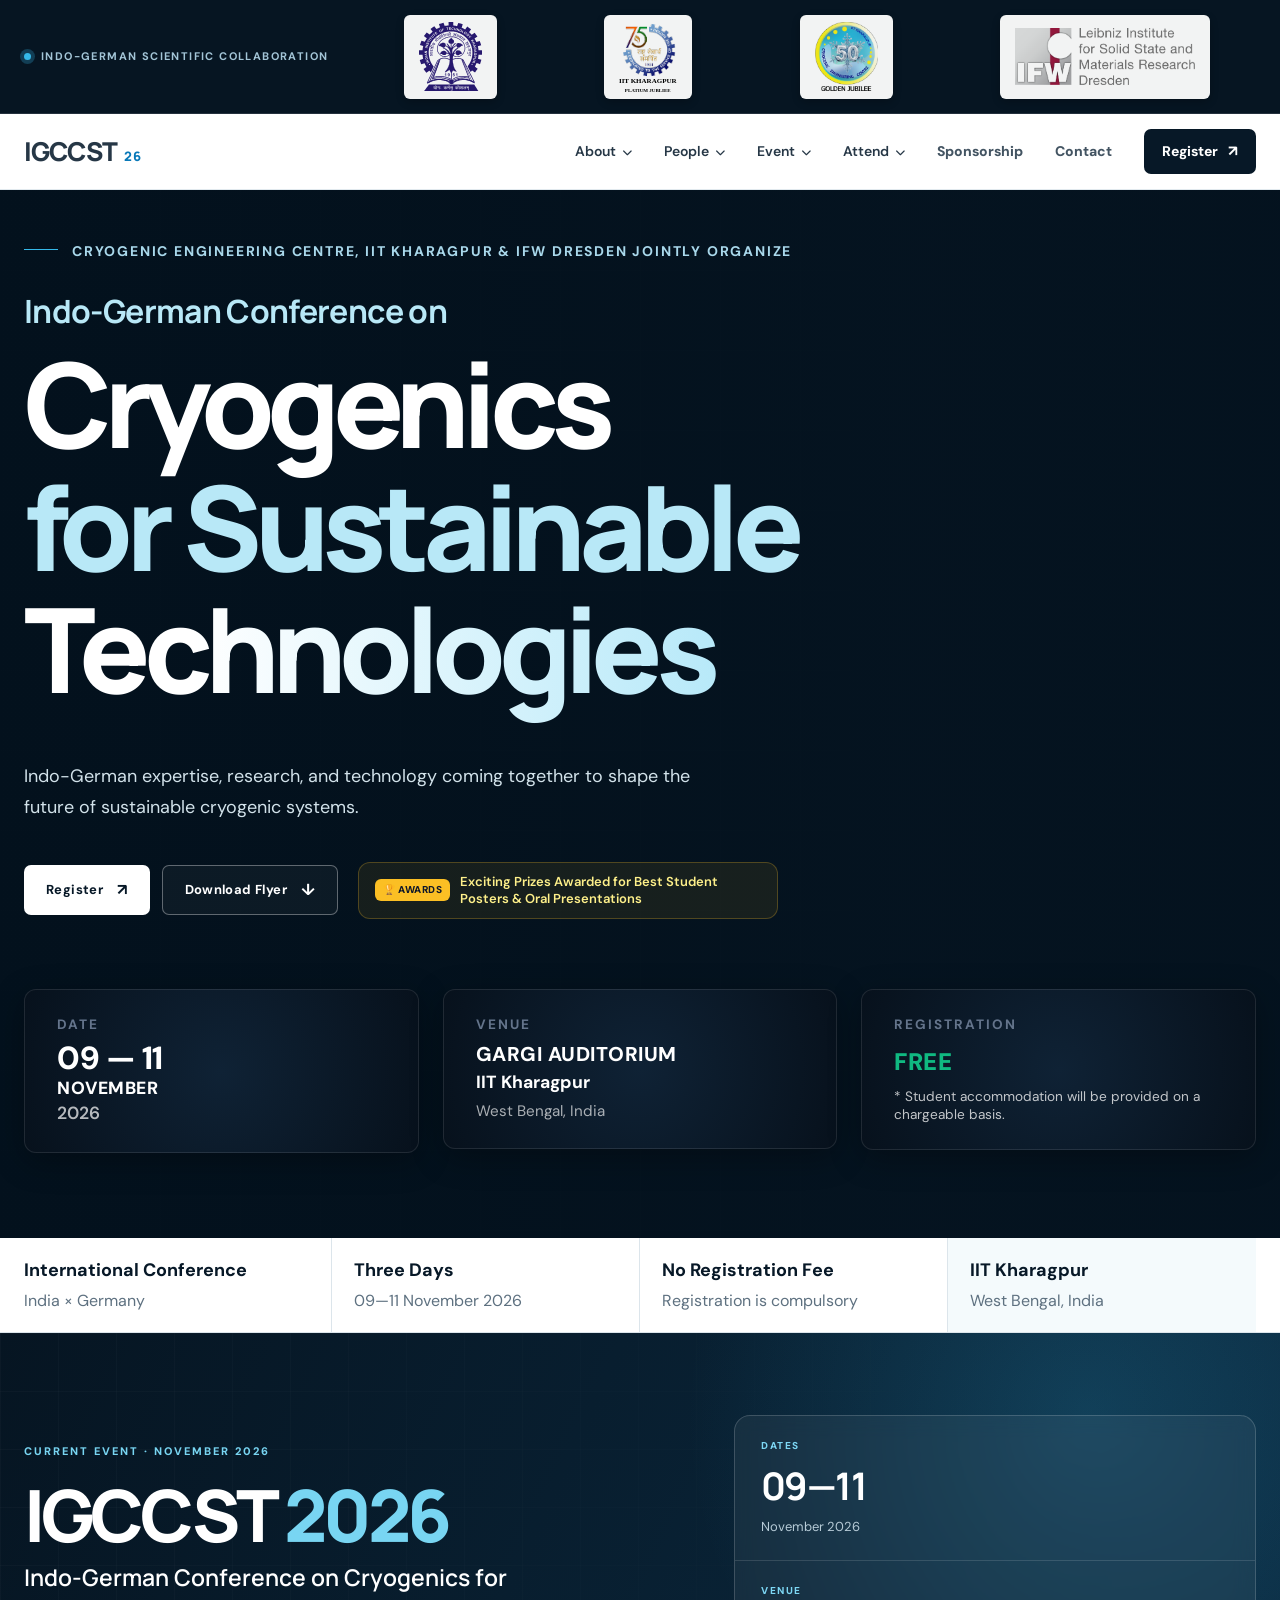
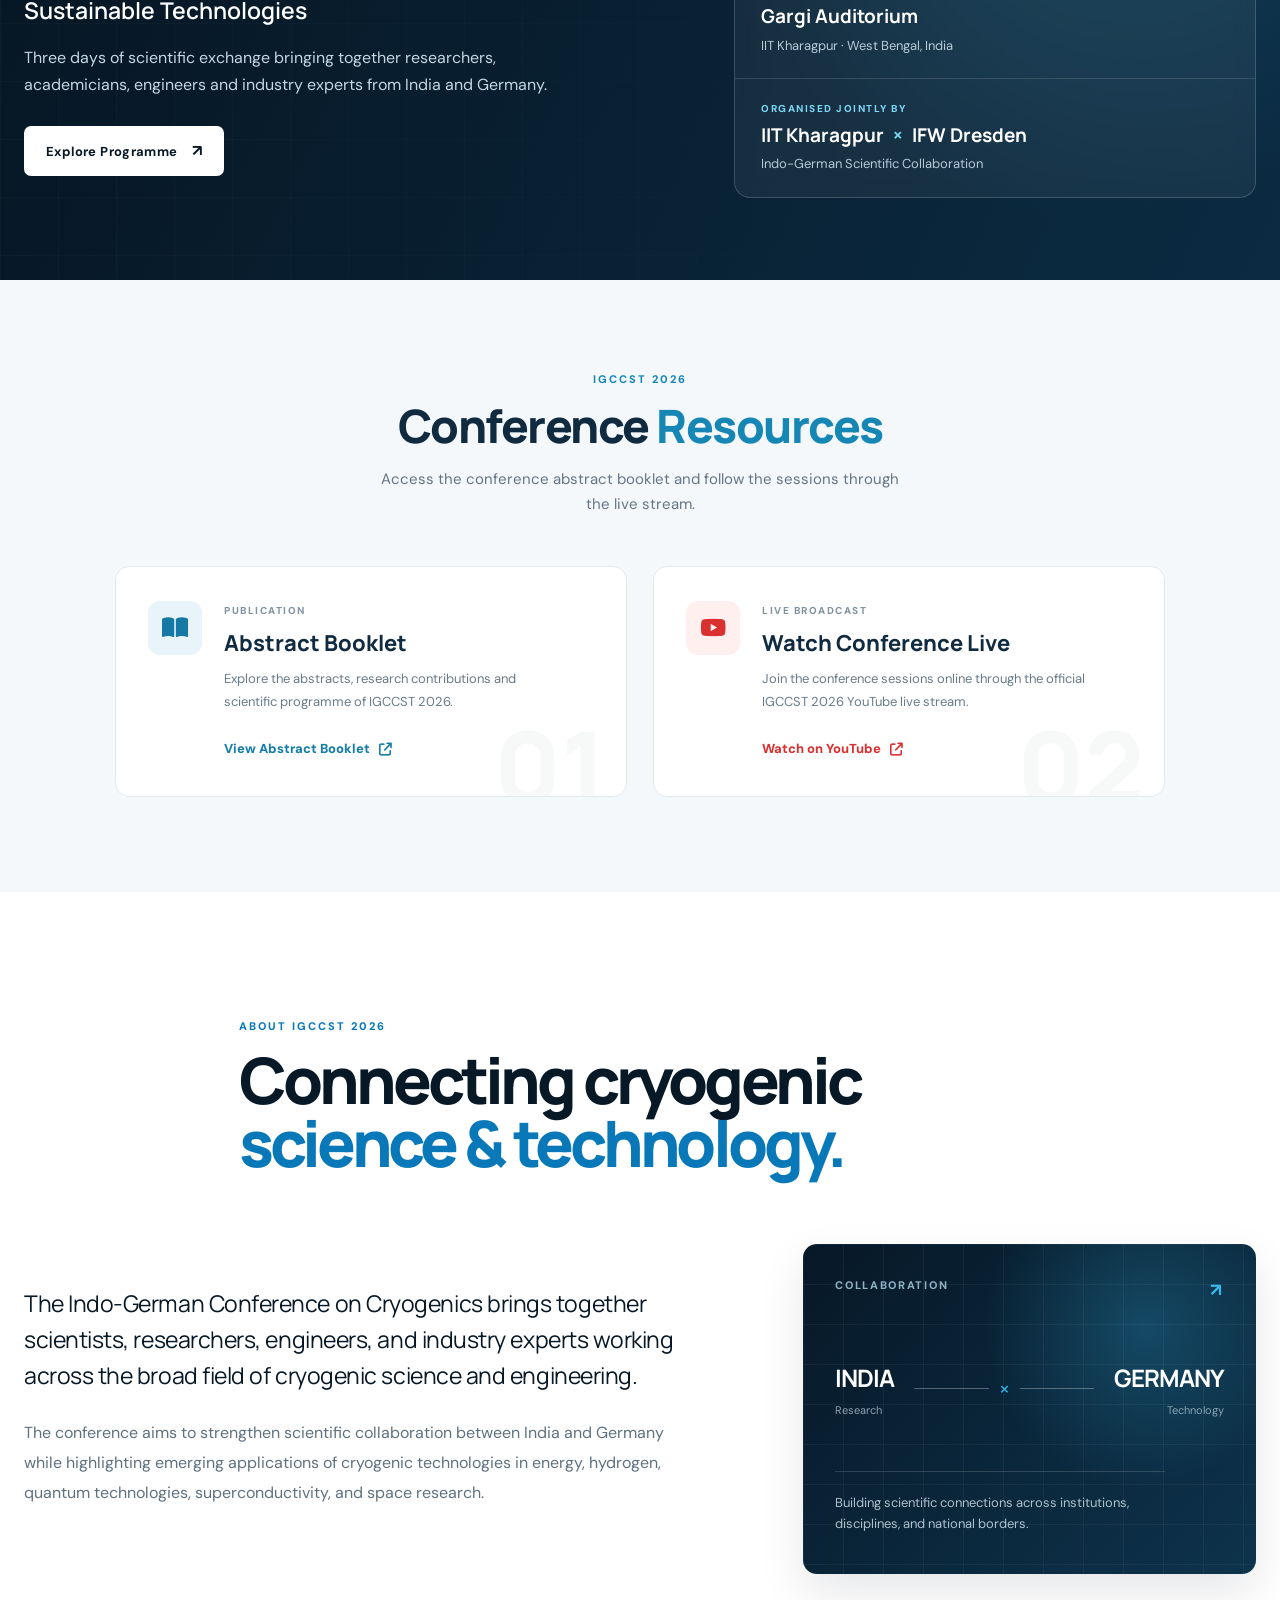
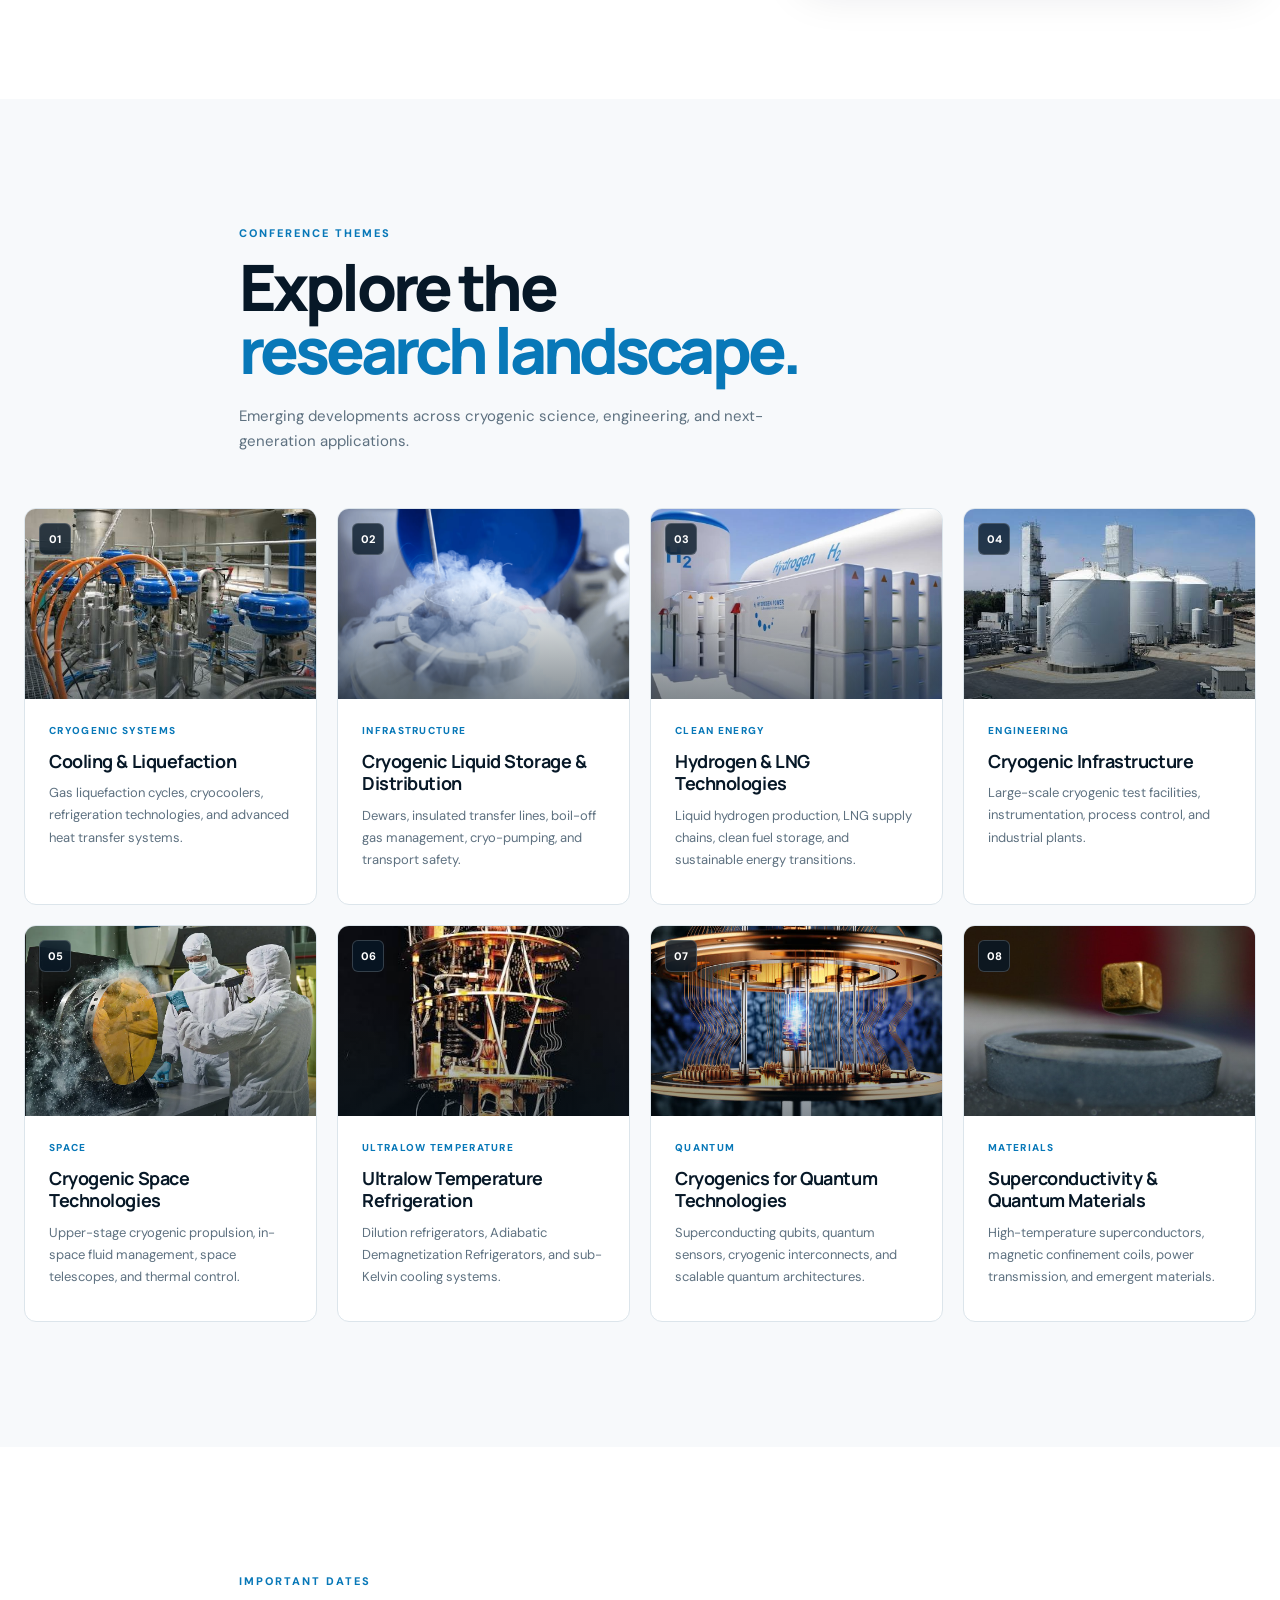
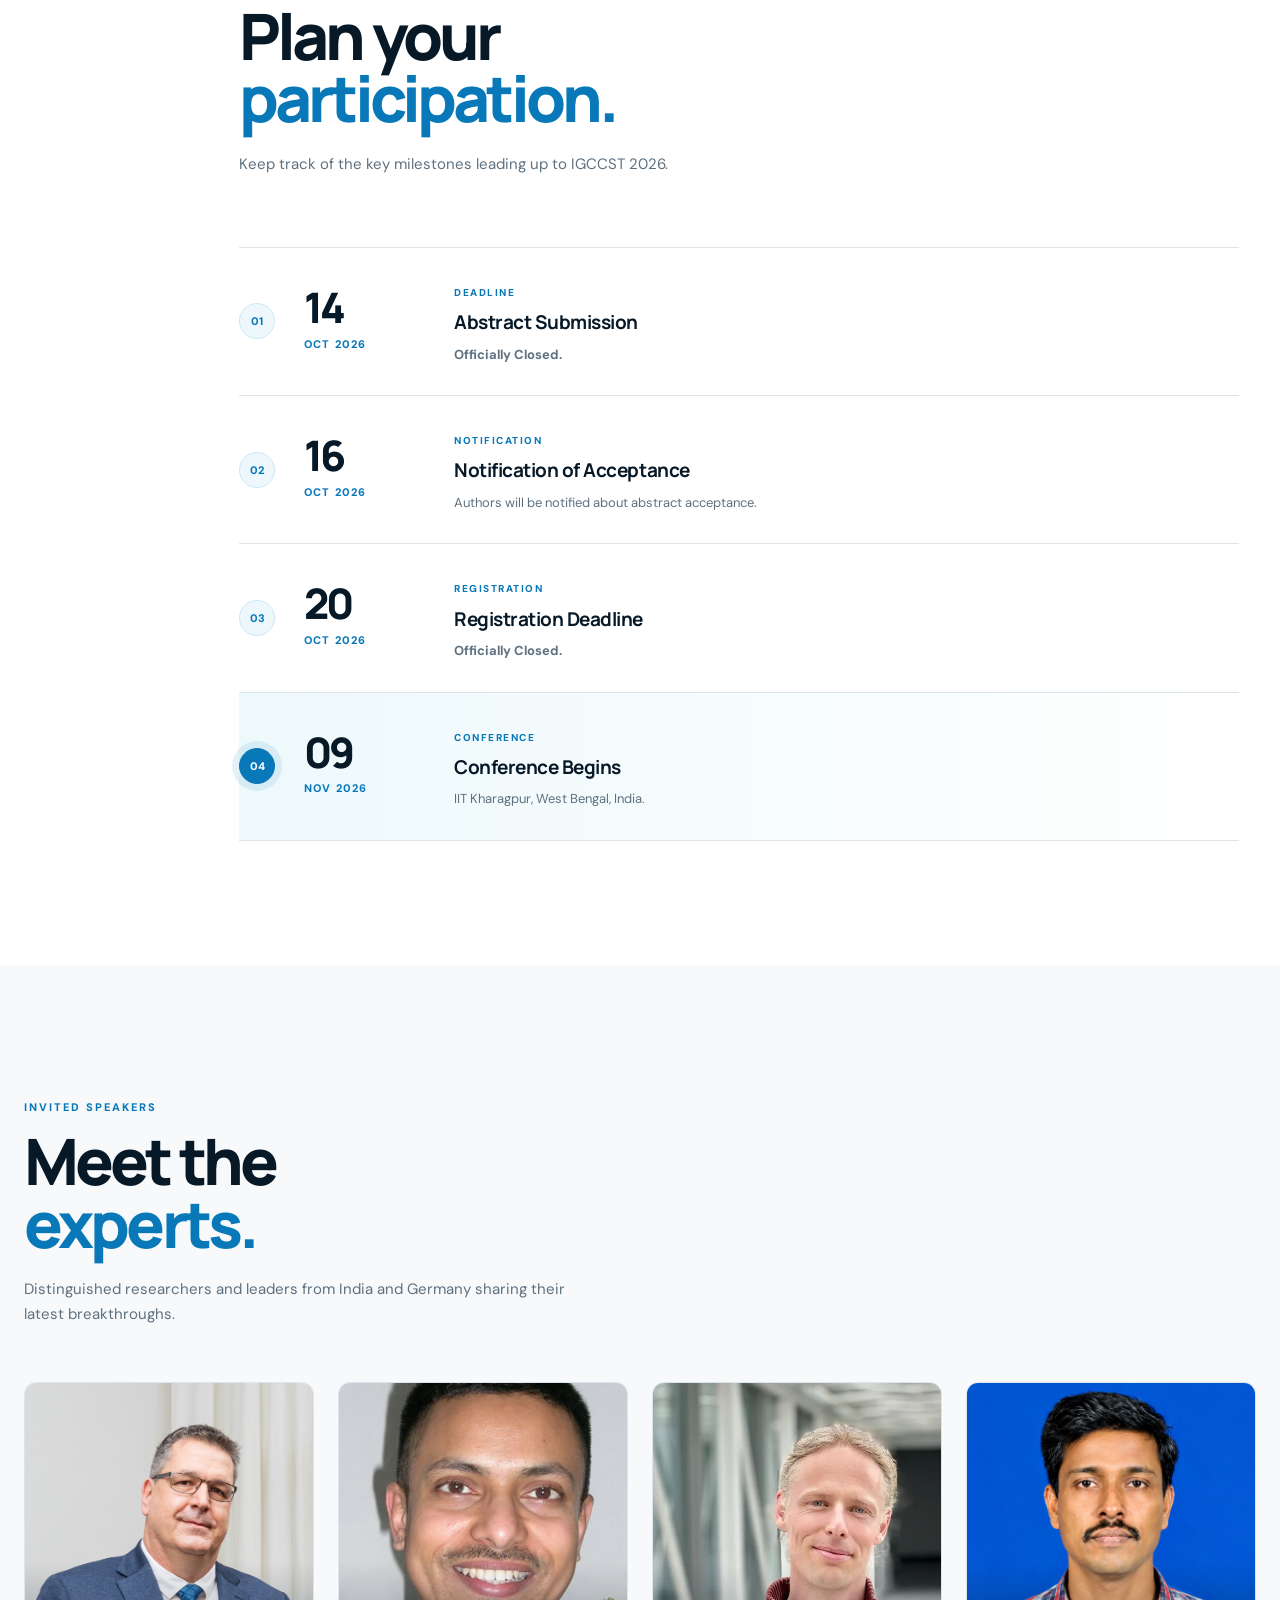
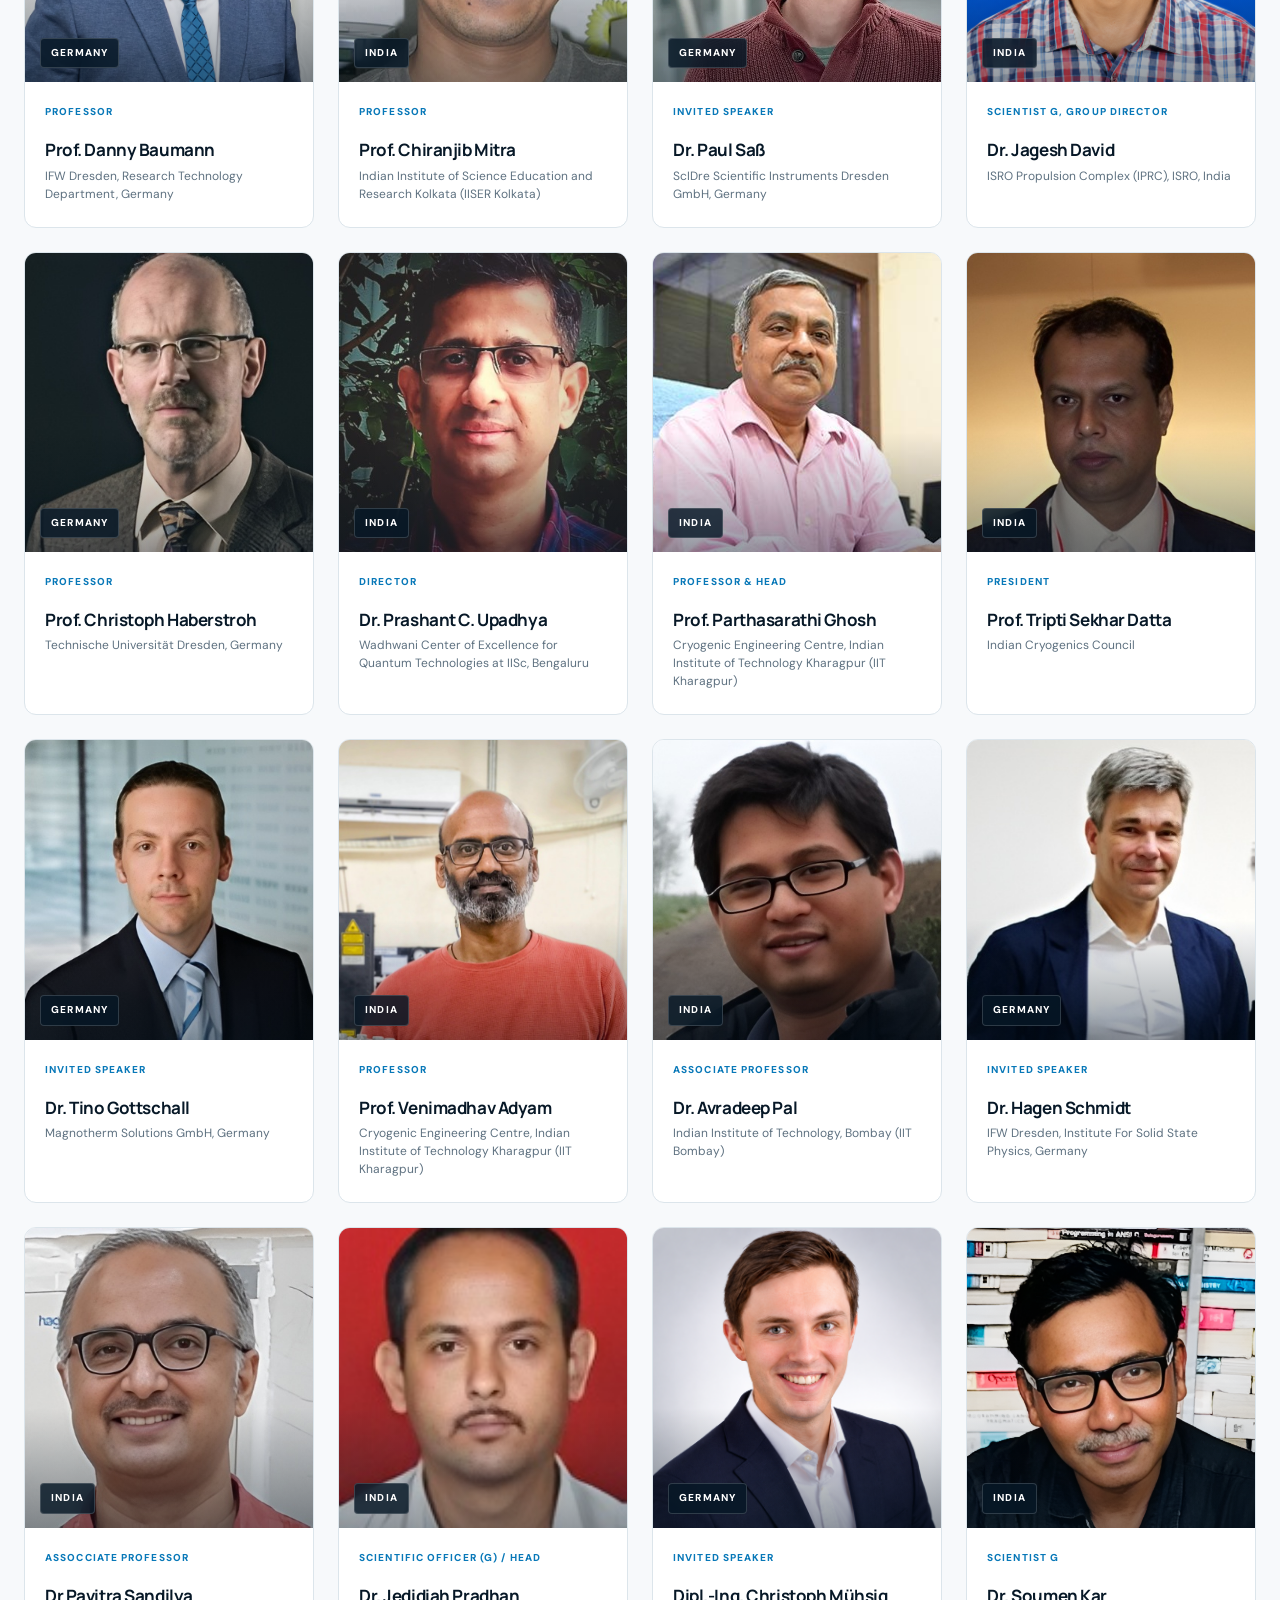
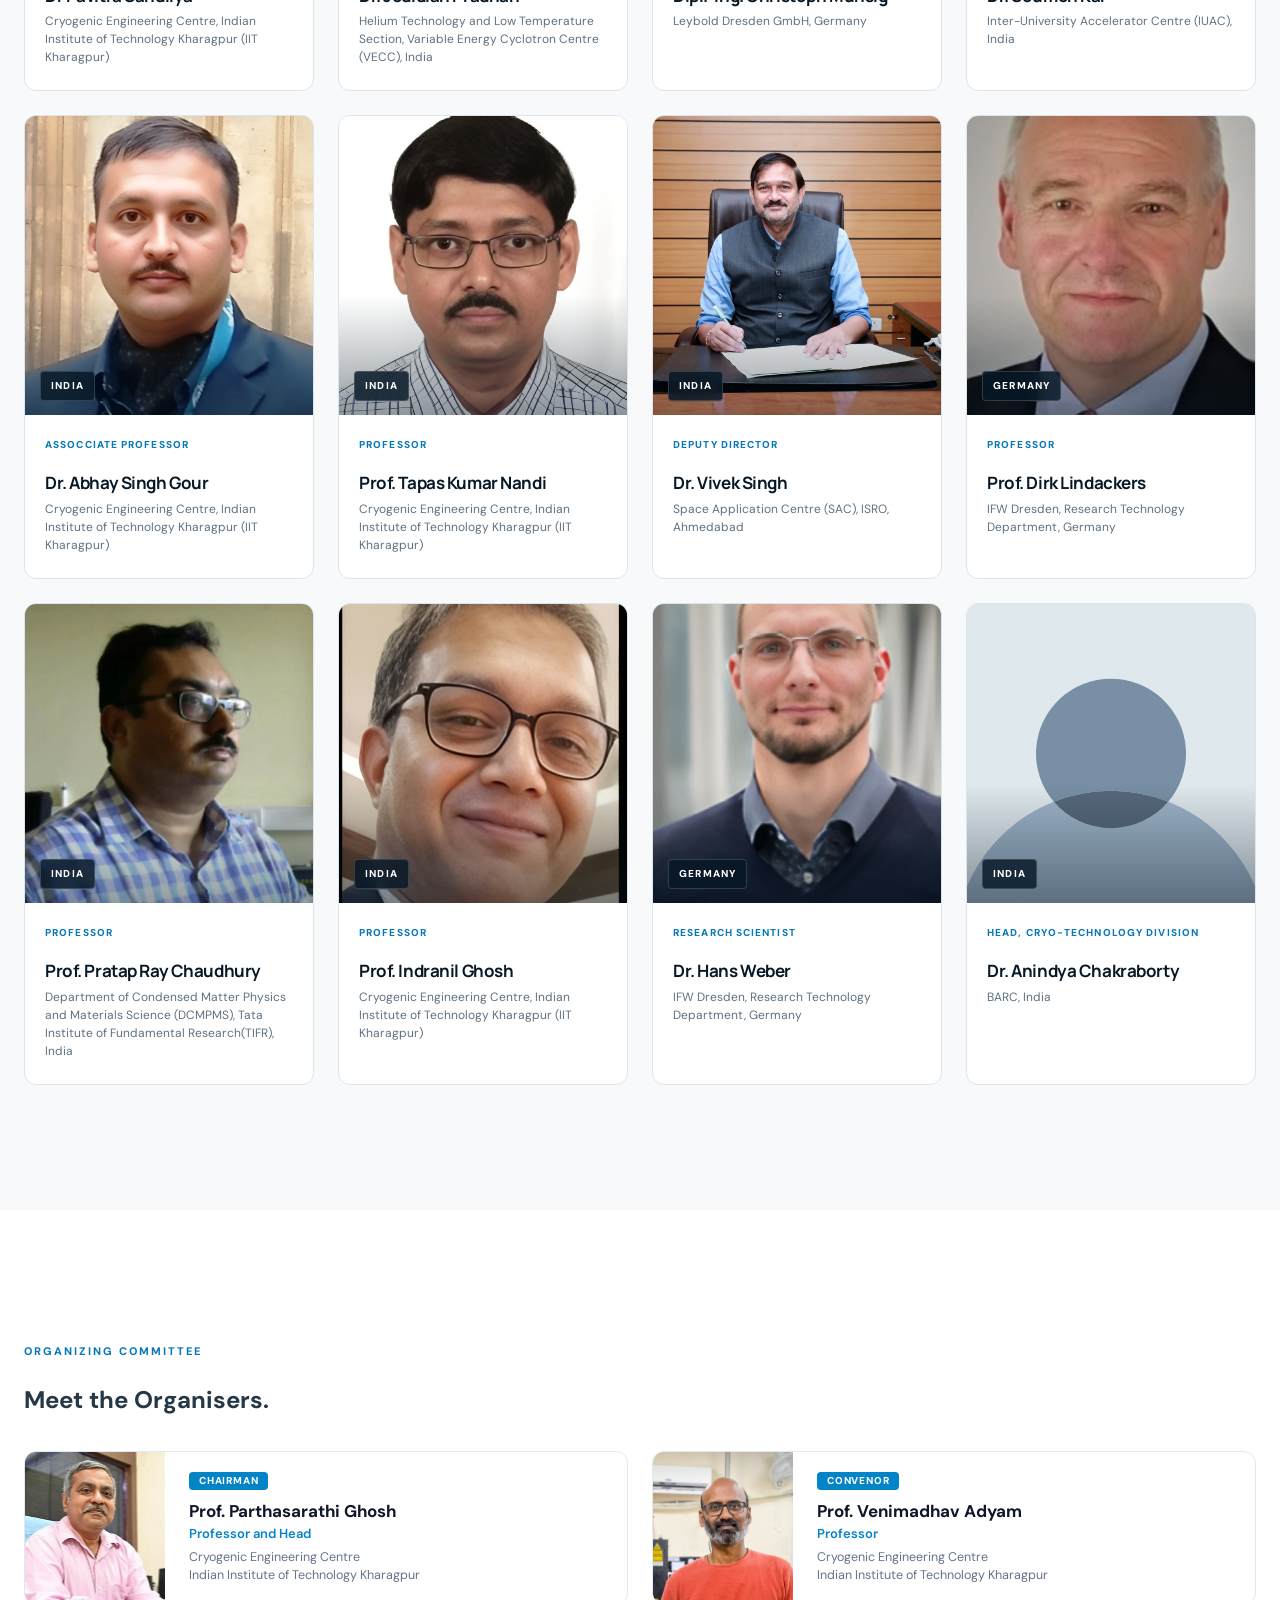
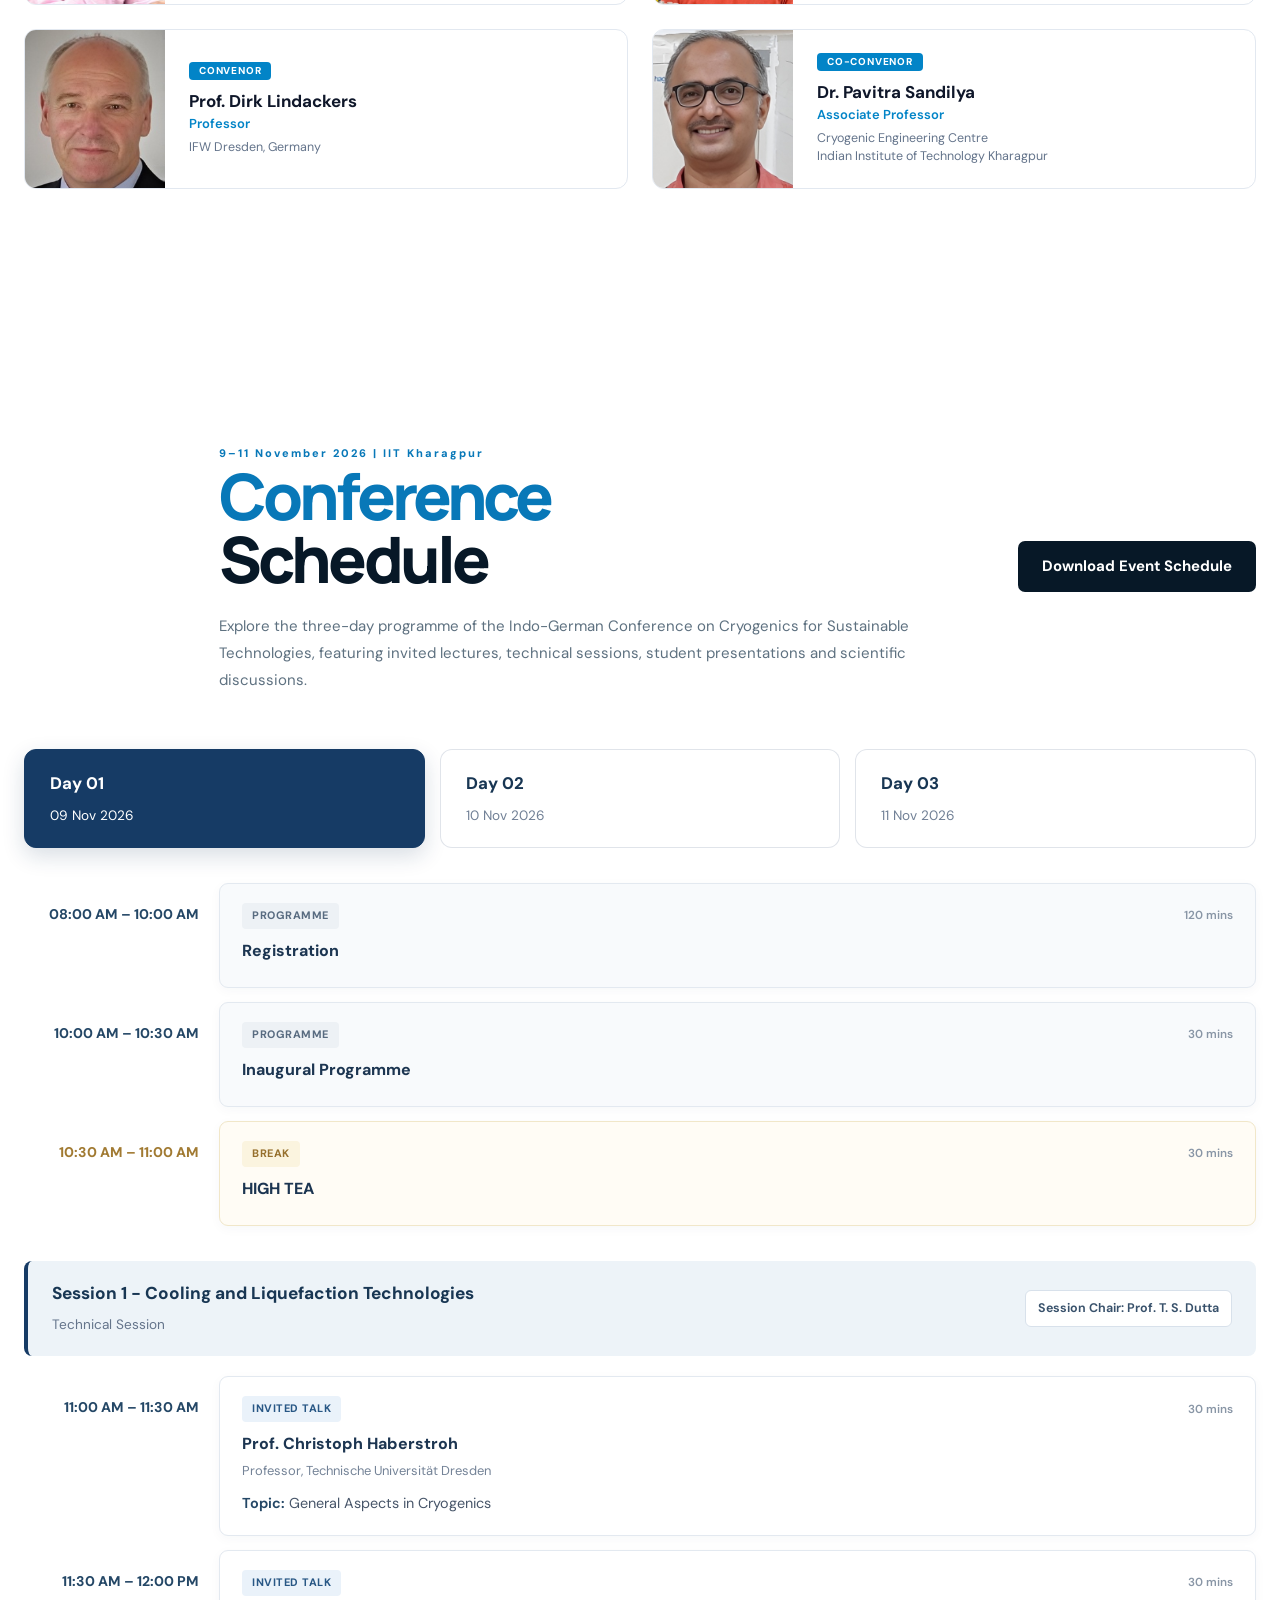
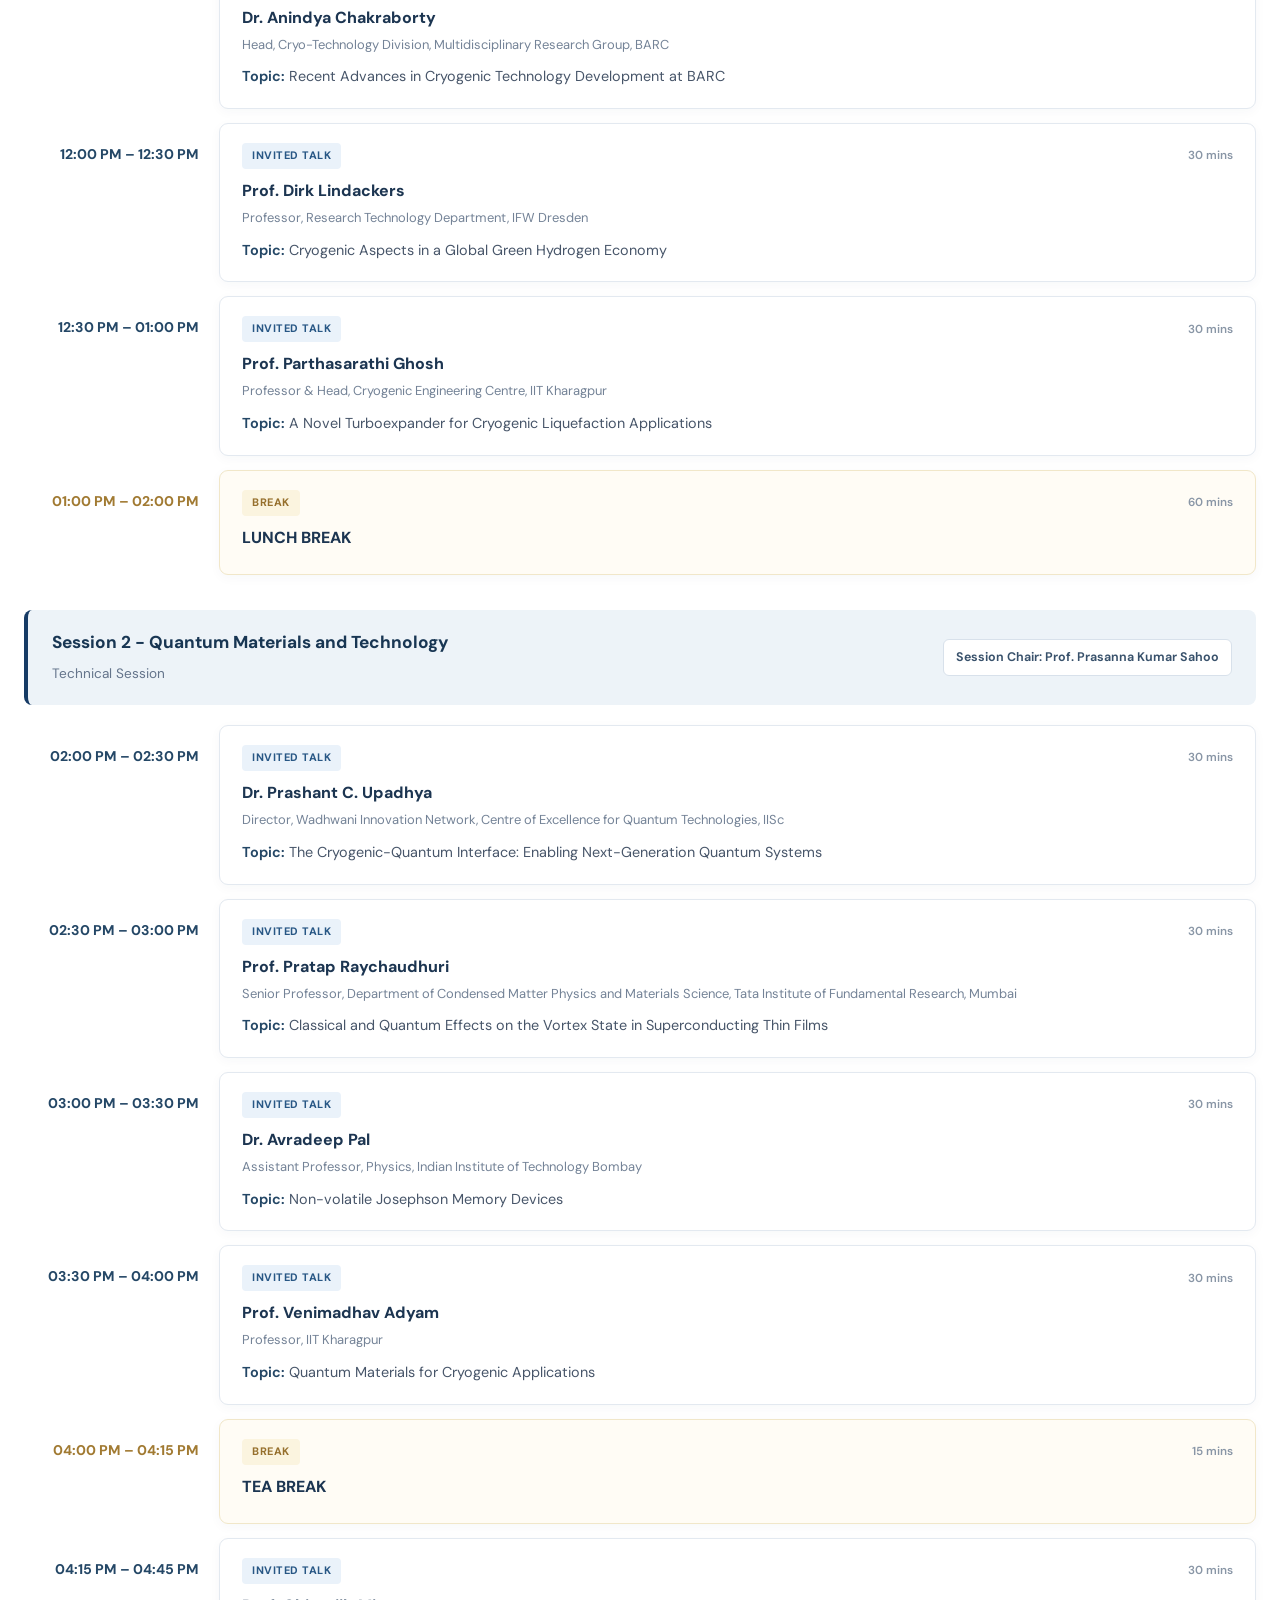
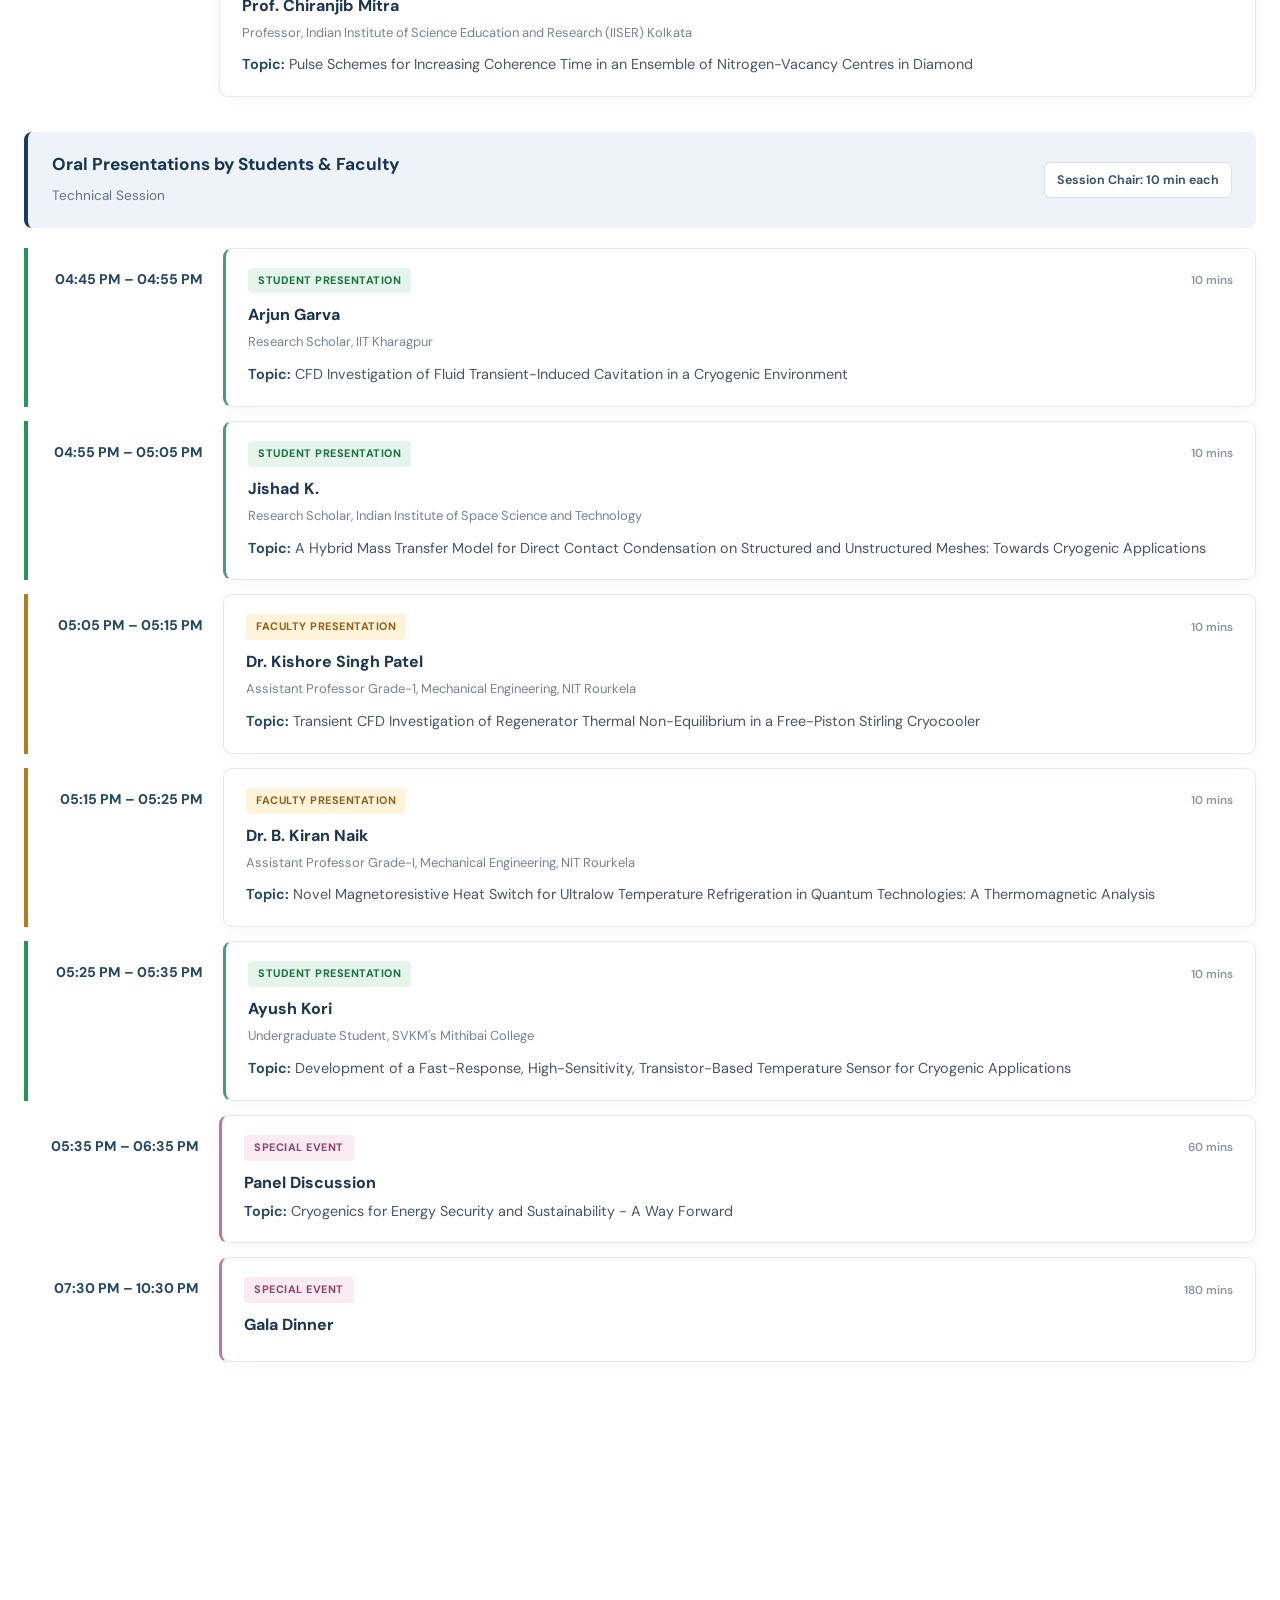
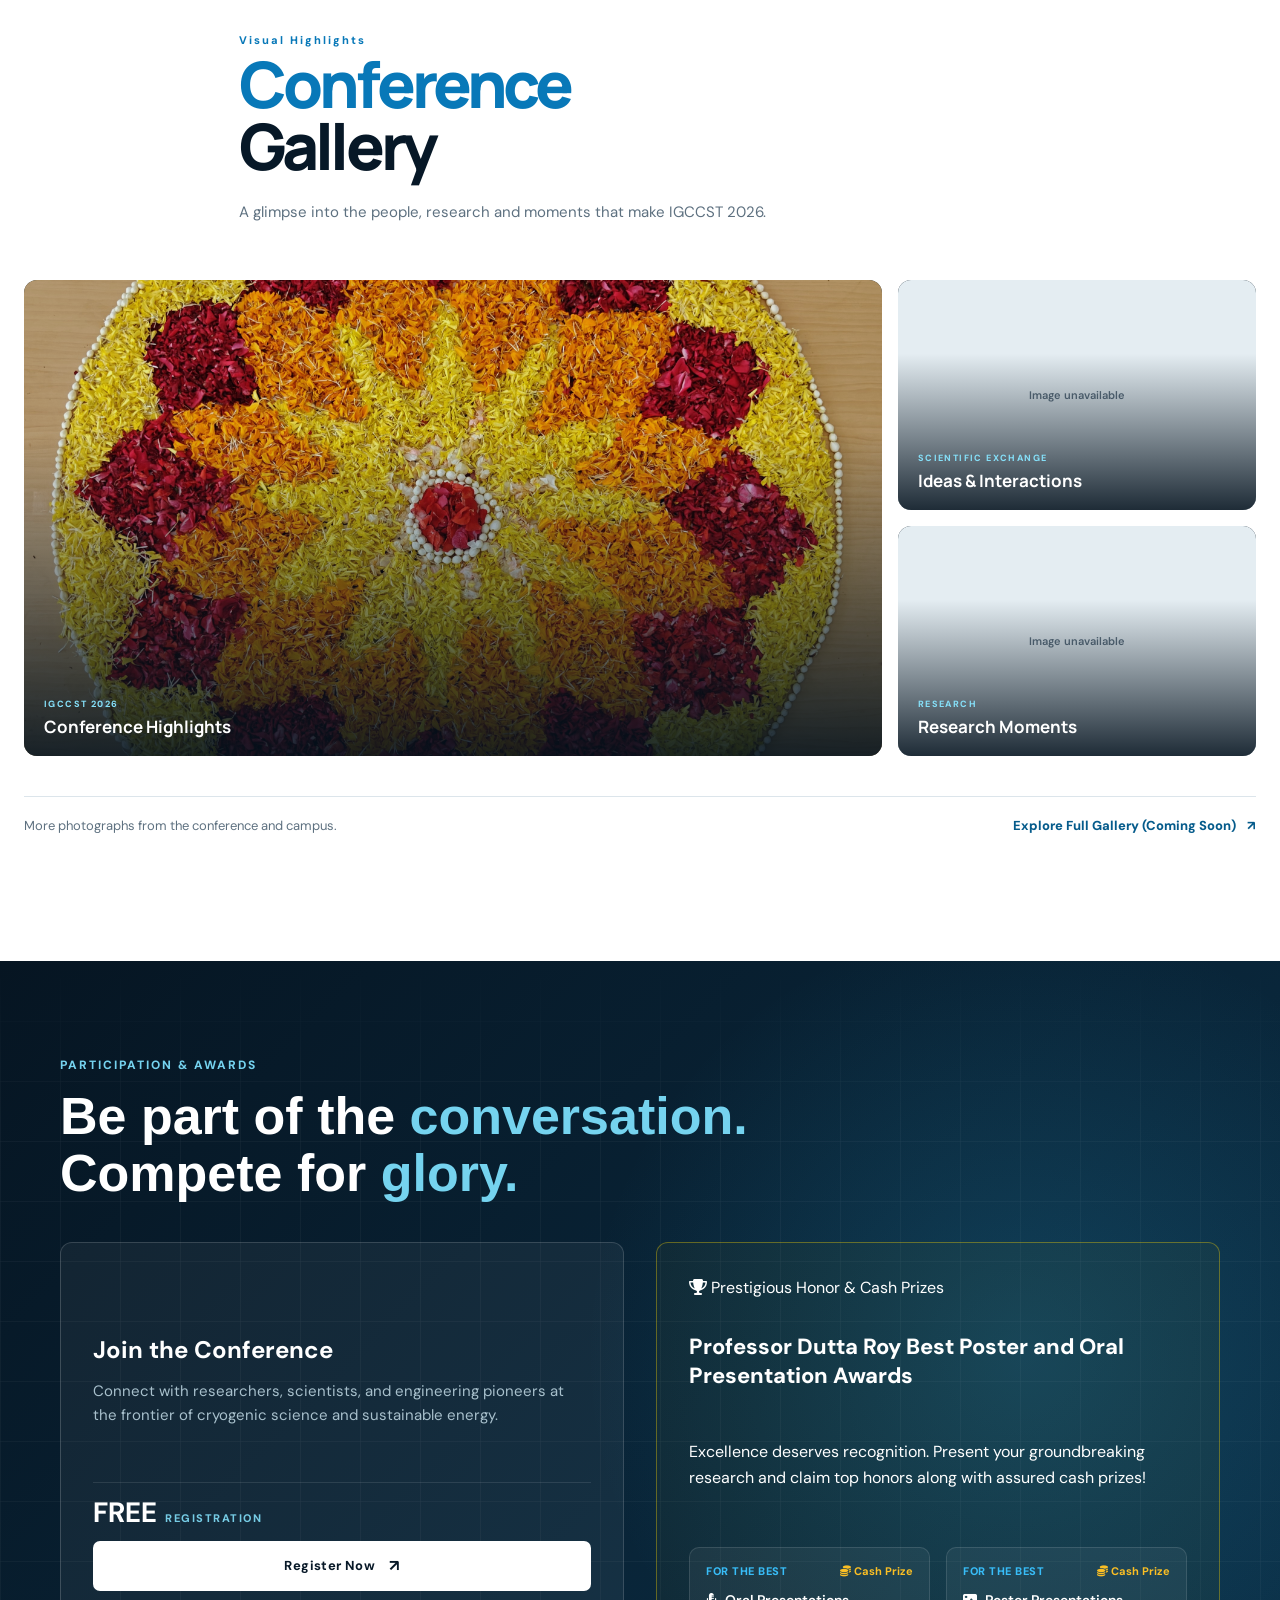
==== commit 3a8bd718: "live link update" ====
--- a/index.html
+++ b/index.html
@@ -134,6 +134,7 @@
             Event <i class="fas fa-chevron-down"></i>
           </button>
           <div class="dropdown-menu">
+            <a href="#current-event">Current Event</a>
             <a href="#schedule">Schedule</a>
             <a href="#gallery">Gallery</a>
           </div>
@@ -179,6 +180,7 @@
       <a href="#dates">Dates</a>
       <a href="#speakers">Speakers</a>
       <a href="#committee">Committee</a>
+      <a href="#current-event">Current Event</a>
       <a href="#schedule">Schedule</a>
       <a href="#gallery">Gallery</a>
       <a href="#registration">Registration</a>
@@ -339,6 +341,149 @@
         </div>
       </div>
     </section>
+
+    
+
+<!-- =========================================================
+     CURRENT EVENT — IGCCST 2026
+========================================================= -->
+<section class="current-event-section" id="current-event">
+    <div class="container current-event-layout">
+
+        <div class="current-event-copy reveal">
+
+            <span class="eyebrow">CURRENT EVENT · NOVEMBER 2026</span>
+
+            <h2>IGCCST <span>2026</span></h2>
+
+            <p class="current-event-lead">
+                Indo-German Conference on Cryogenics for Sustainable Technologies
+            </p>
+
+            <p>
+                Three days of scientific exchange bringing together researchers,
+                academicians, engineers and industry experts from India and Germany.
+            </p>
+
+            <div class="current-event-actions">
+                <a class="button button-light" href="#schedule">
+                    Explore Programme
+                    <span class="button-arrow">↗</span>
+                </a>
+            </div>
+
+        </div>
+
+        <div class="current-event-details reveal">
+
+            <div class="current-event-detail current-event-date">
+                <span class="current-event-label">DATES</span>
+                <strong>09—11</strong>
+                <span>November 2026</span>
+            </div>
+
+            <div class="current-event-detail">
+                <span class="current-event-label">VENUE</span>
+                <strong>Gargi Auditorium</strong>
+                <span>IIT Kharagpur · West Bengal, India</span>
+            </div>
+
+            <div class="current-event-detail">
+                <span class="current-event-label">ORGANISED JOINTLY BY</span>
+                <strong>
+                    IIT Kharagpur <span class="event-cross">×</span> IFW Dresden
+                </strong>
+                <span>Indo-German Scientific Collaboration</span>
+            </div>
+
+        </div>
+
+    </div>
+</section>
+
+
+<!-- =========================================================
+     CONFERENCE RESOURCES
+========================================================= -->
+<section class="conference-resources-section" id="resources">
+
+    <div class="container">
+
+        <div class="resources-heading reveal">
+            <span class="eyebrow">IGCCST 2026</span>
+            <h2>Conference <span>Resources</span></h2>
+            <p>
+                Access the conference abstract booklet and follow the
+                sessions through the live stream.
+            </p>
+        </div>
+
+        <div class="resources-grid">
+
+            <!-- ABSTRACT BOOKLET -->
+            <a class="resource-card resource-booklet reveal"
+               href="https://drive.google.com/file/d/1DGa_4g_ctqE4Wj9fyCgIzMaYnCt_35ep/view?usp=sharing"
+               target="_blank"
+               rel="noopener noreferrer">
+
+                <div class="resource-icon">
+                    <i class="fas fa-book-open"></i>
+                </div>
+
+                <div class="resource-content">
+                    <span class="resource-label">PUBLICATION</span>
+                    <h3>Abstract Booklet</h3>
+                    <p>
+                        Explore the abstracts, research contributions
+                        and scientific programme of IGCCST 2026.
+                    </p>
+
+                    <span class="resource-link">
+                        View Abstract Booklet
+                        <i class="fas fa-arrow-up-right-from-square"></i>
+                    </span>
+                </div>
+
+                <div class="resource-number">01</div>
+
+            </a>
+
+
+            <!-- YOUTUBE LIVE -->
+            <a class="resource-card resource-live reveal"
+               href="https://www.youtube.com/live/ELHlIsM2Sn8?si=OQ1Xyo3BJZXuaTxR"
+               target="_blank"
+               rel="noopener noreferrer">
+
+                <div class="resource-icon">
+                    <i class="fab fa-youtube"></i>
+                </div>
+
+                <div class="resource-content">
+                    <span class="resource-label">LIVE BROADCAST</span>
+                    <h3>Watch Conference Live</h3>
+                    <p>
+                        Join the conference sessions online through
+                        the official IGCCST 2026 YouTube live stream.
+                    </p>
+
+                    <span class="resource-link">
+                        Watch on YouTube
+                        <i class="fas fa-arrow-up-right-from-square"></i>
+                    </span>
+                </div>
+
+                <div class="resource-number">02</div>
+
+            </a>
+
+        </div>
+
+    </div>
+
+</section>
+
+
 
     <!-- =========================================================
              ABOUT
@@ -1204,89 +1349,55 @@
 
 
     <!-- =========================================================
-   GALLERY PREVIEW SECTION (MAIN PAGE)
-========================================================= */ -->
+         GALLERY PREVIEW SECTION (MAIN PAGE)
+    ========================================================= -->
     <section id="gallery" class="section gallery-section">
       <div class="container">
-
-        <!-- Section Header -->
         <div class="section-intro section-intro-wide reveal">
           <div class="section-number"></div>
           <div>
             <span class="eyebrow">Visual Highlights</span>
             <h2><span>Conference</span> Gallery</h2>
-            <p class="section-subtitle">Glimpses of international scientific interactions, keynote addresses, and
-              research presentations.</p>
-          </div>
-        </div>
-
-        <!-- Gallery Grid (Main Page Preview) -->
-        <div class="gallery-preview-grid">
-
-          <!-- Session Item 0 -->
-          <div class="schedule-item reveal">
-            <div class="schedule-time"></div>
-            <div class="schedule-content">
-              <!-- <span class="schedule-badge badge-admin"></span> -->
-              <h3>Coming Soon</h3>
-              <!-- <p></p> -->
-            </div>
-          </div>
-
-          <!-- Gallery Item 1 -->
-          <!-- <div class="gallery-item reveal">
-                <div class="gallery-image-wrap">
-                    <img src="images/gallery/conference-hall.jpg" alt="Inaugural Session at Gargi Auditorium">
-                    <div class="gallery-overlay">
-                        <span class="gallery-tag">Keynote Venue</span>
-                        <h3>Gargi Auditorium Inaugural Address</h3>
-                    </div>
-                </div>
-            </div> -->
-
-          <!-- Gallery Item 2 -->
-          <!-- <div class="gallery-item reveal">
-                <div class="gallery-image-wrap">
-                    <img src="images/gallery/poster-session.jpg" alt="Student Poster Presentations">
-                    <div class="gallery-overlay">
-                        <span class="gallery-tag">Research</span>
-                        <h3>Poster Presentations</h3>
-                    </div>
-                </div>
-            </div> -->
-
-          <!-- Gallery Item 3 -->
-          <!-- <div class="gallery-item reveal">
-                <div class="gallery-image-wrap">
-                    <img src="images/gallery/indo-german-panel.jpg" alt="Indo-German Panel Discussion">
-                    <div class="gallery-overlay">
-                        <span class="gallery-tag">Collaboration</span>
-                        <h3>Indo-German Panel</h3>
-                    </div>
-                </div>
-            </div> -->
-
-          <!-- Gallery Action Card ("More" Navigation) -->
-          <!-- <a href="gallery.html" class="gallery-more-card reveal" aria-label="View all gallery images">
-                <div class="more-card-content">
-                    <div class="more-icon-wrapper">
-                        <span class="icon-layer-dot"></span>
-                        <span class="icon-layer-dot"></span>
-                        <span class="icon-layer-dot"></span>
-                        <span class="icon-layer-dot icon-arrow">→</span>
-                    </div>
-                    <div class="more-text-group">
-                        <h3>Explore Full Gallery</h3>
-                        <p>View all event archives & highlights</p>
-                    </div>
-                </div>
-            </a> -->
-
+            <p class="section-subtitle">A glimpse into the people, research and moments that make IGCCST 2026.</p>
+          </div>
+        </div>
+
+        <!-- Replace the image filenames and captions below to update the homepage gallery. -->
+        <div class="gallery-preview-grid homepage-gallery-grid">
+          <button class="gallery-item gallery-preview-card item-featured" type="button" data-gallery-open="0" aria-label="Open gallery image 1">
+            <span class="gallery-image-wrap"><img src="images/gallery/img1.jpg" alt="IGCCST conference highlight 1" loading="lazy"></span>
+            <span class="gallery-preview-caption"><span>IGCCST 2026</span><strong>Conference Highlights</strong></span>
+          </button>
+          <button class="gallery-item gallery-preview-card" type="button" data-gallery-open="1" aria-label="Open gallery image 2">
+            <span class="gallery-image-wrap"><img src="images/gallery/img2.jpg" alt="IGCCST conference highlight 2" loading="lazy"></span>
+            <span class="gallery-preview-caption"><span>SCIENTIFIC EXCHANGE</span><strong>Ideas &amp; Interactions</strong></span>
+          </button>
+          <button class="gallery-item gallery-preview-card" type="button" data-gallery-open="2" aria-label="Open gallery image 3">
+            <span class="gallery-image-wrap"><img src="images/gallery/img3.jpg" alt="IGCCST conference highlight 3" loading="lazy"></span>
+            <span class="gallery-preview-caption"><span>RESEARCH</span><strong>Research Moments</strong></span>
+          </button>
+          <button class="gallery-item gallery-preview-card" type="button" data-gallery-open="3" aria-label="Open gallery image 4">
+            <span class="gallery-image-wrap"><img src="images/gallery/img4.jpg" alt="IGCCST conference highlight 4" loading="lazy"></span>
+            <span class="gallery-preview-caption"><span>COLLABORATION</span><strong>Connecting Communities</strong></span>
+          </button>
+        </div>
+
+        <div class="gallery-preview-footer">
+          <p>More photographs from the conference and campus.</p>
+          <!-- <a href="gallery.html" class="gallery-view-all">Explore Full Gallery (Coming Soon) <span>↗</span></a> -->
+          <a href="" class="gallery-view-all">Explore Full Gallery (Coming Soon) <span>↗</span></a>
         </div>
       </div>
     </section>
 
-
+    <!-- Shared image lightbox -->
+    <div class="gallery-lightbox" id="galleryLightbox" aria-hidden="true" role="dialog" aria-modal="true" aria-label="Image viewer">
+      <button class="lightbox-close" type="button" aria-label="Close image viewer">×</button>
+      <button class="lightbox-nav lightbox-prev" type="button" aria-label="Previous image">‹</button>
+      <figure><img class="lightbox-image" src="" alt=""><figcaption class="lightbox-caption"></figcaption></figure>
+      <button class="lightbox-nav lightbox-next" type="button" aria-label="Next image">›</button>
+      <span class="lightbox-counter"></span>
+    </div>
 
     <!-- =========================================================
           REGISTRATION & PRIZE MONEY SECTION
--- a/css/style.css
+++ b/css/style.css
@@ -1066,6 +1066,239 @@
 }
 
 
+
+/* =========================================================
+   CONFERENCE RESOURCES — IGCCST 2026
+========================================================= */
+
+.conference-resources-section {
+    position: relative;
+    padding: 85px 0 95px;
+    background: #f5f8fb;
+    overflow: hidden;
+}
+
+/* Heading */
+
+.resources-heading {
+    max-width: 680px;
+    margin: 0 auto 48px;
+    text-align: center;
+}
+
+.resources-heading .eyebrow {
+    display: inline-block;
+    color: #1686b5;
+    font-size: 11px;
+    font-weight: 800;
+    letter-spacing: 2px;
+    margin-bottom: 12px;
+}
+
+.resources-heading h2 {
+    margin: 0 0 14px;
+    color: #102b40;
+    font: 800 clamp(32px, 4vw, 46px)/1.15
+          "Manrope", sans-serif;
+    letter-spacing: -1.5px;
+}
+
+.resources-heading h2 span {
+    color: #1686b5;
+}
+
+.resources-heading p {
+    max-width: 540px;
+    margin: 0 auto;
+    color: #647586;
+    font-size: 15px;
+    line-height: 1.7;
+}
+
+
+/* Resource cards */
+
+.resources-grid {
+    display: grid;
+    grid-template-columns: repeat(2, minmax(0, 1fr));
+    gap: 26px;
+    max-width: 1050px;
+    margin: 0 auto;
+}
+
+.resource-card {
+    position: relative;
+    display: flex;
+    align-items: flex-start;
+    gap: 22px;
+    min-height: 230px;
+    padding: 34px 32px;
+    overflow: hidden;
+
+    background: #ffffff;
+    border: 1px solid #e2eaf0;
+    border-radius: 14px;
+
+    text-decoration: none;
+    color: inherit;
+
+    transition:
+        transform .3s ease,
+        box-shadow .3s ease,
+        border-color .3s ease;
+}
+
+.resource-card:hover {
+    transform: translateY(-6px);
+    box-shadow: 0 16px 40px rgba(16, 43, 64, .10);
+    border-color: #b8d9e9;
+}
+
+
+/* Icons */
+
+.resource-icon {
+    width: 54px;
+    height: 54px;
+    flex-shrink: 0;
+
+    display: flex;
+    align-items: center;
+    justify-content: center;
+
+    border-radius: 12px;
+    font-size: 23px;
+}
+
+.resource-booklet .resource-icon {
+    color: #1679a5;
+    background: #e8f4fa;
+}
+
+.resource-live .resource-icon {
+    color: #d93030;
+    background: #fff0ef;
+}
+
+
+/* Card content */
+
+.resource-content {
+    position: relative;
+    z-index: 1;
+    max-width: 340px;
+}
+
+.resource-label {
+    display: block;
+    margin: 2px 0 10px;
+
+    color: #8293a0;
+    font-size: 10px;
+    font-weight: 800;
+    letter-spacing: 1.5px;
+}
+
+.resource-content h3 {
+    margin: 0 0 10px;
+    color: #102b40;
+    font: 750 22px/1.3 "Manrope", sans-serif;
+}
+
+.resource-content p {
+    margin: 0 0 22px;
+    color: #687b89;
+    font-size: 13px;
+    line-height: 1.75;
+}
+
+.resource-link {
+    display: inline-flex;
+    align-items: center;
+    gap: 9px;
+
+    color: #147da8;
+    font-size: 13px;
+    font-weight: 800;
+
+    transition: gap .25s ease, color .25s ease;
+}
+
+.resource-card:hover .resource-link {
+    gap: 14px;
+}
+
+.resource-live .resource-link {
+    color: #d93030;
+}
+
+
+/* Background numbering */
+
+.resource-number {
+    position: absolute;
+    right: 20px;
+    bottom: -20px;
+
+    color: rgba(16, 43, 64, .035);
+    font: 800 100px/1 "Manrope", sans-serif;
+
+    pointer-events: none;
+    user-select: none;
+}
+
+
+/* Responsive layout */
+
+@media (max-width: 760px) {
+
+    .conference-resources-section {
+        padding: 65px 0 70px;
+    }
+
+    .resources-heading {
+        margin-bottom: 32px;
+    }
+
+    .resources-grid {
+        grid-template-columns: 1fr;
+        gap: 18px;
+    }
+
+    .resource-card {
+        min-height: 205px;
+        padding: 27px 24px;
+        gap: 17px;
+    }
+
+    .resource-content h3 {
+        font-size: 20px;
+    }
+
+}
+
+@media (max-width: 420px) {
+
+    .resource-card {
+        padding: 23px 19px;
+        gap: 14px;
+    }
+
+    .resource-icon {
+        width: 46px;
+        height: 46px;
+        font-size: 20px;
+    }
+
+    .resource-content p {
+        font-size: 12px;
+    }
+
+}
+
+
+
+
 /* =========================================================
    ABOUT
 ========================================================= */
@@ -4255,4 +4488,136 @@
     .speakers-carousel {
         scroll-behavior: auto;
     }
-}+}
+
+/* =========================================================
+   CURRENT EVENT HIGHLIGHT — IGCCST 2026
+========================================================= */
+.current-event-section {
+    position: relative;
+    overflow: hidden;
+    padding: 82px 0;
+    color: #fff;
+    background: radial-gradient(circle at 85% 15%, rgba(53,185,233,.18), transparent 34%), linear-gradient(115deg, #061522, #0b2b42);
+}
+.current-event-section::before {
+    content: ""; position: absolute; inset: 0; pointer-events: none; opacity: .12;
+    background-image: linear-gradient(rgba(255,255,255,.2) 1px, transparent 1px), linear-gradient(90deg, rgba(255,255,255,.2) 1px, transparent 1px);
+    background-size: 58px 58px; mask-image: linear-gradient(90deg, black, transparent 85%);
+}
+.current-event-layout { position: relative; z-index: 1; display: grid; grid-template-columns: 1.1fr .9fr; gap: 72px; align-items: center; }
+.current-event-copy .eyebrow { color: #78d5f2; }
+.current-event-copy h2 { margin: 14px 0 8px; color: #fff; font: 800 clamp(42px, 6vw, 72px)/1.05 "Manrope", sans-serif; letter-spacing: -.055em; }
+.current-event-copy h2 span { color: #78d5f2; }
+.current-event-copy > p:not(.current-event-lead) { max-width: 570px; color: #c4d7e2; margin: 18px 0 0; }
+.current-event-lead { max-width: 590px; margin: 0; color: #fff; font: 600 clamp(18px, 2vw, 23px)/1.45 "Manrope", sans-serif; }
+.current-event-actions { display: flex; flex-wrap: wrap; align-items: center; gap: 24px; margin-top: 28px; }
+.current-event-text-link { color: #a8e5f8; font-size: 14px; font-weight: 700; }
+.current-event-text-link:hover { color: #fff; }
+.current-event-details { border: 1px solid rgba(255,255,255,.17); border-radius: 16px; background: rgba(255,255,255,.055); backdrop-filter: blur(10px); }
+.current-event-detail { display: flex; flex-direction: column; gap: 5px; padding: 22px 26px; border-bottom: 1px solid rgba(255,255,255,.13); }
+.current-event-detail:last-child { border-bottom: 0; }
+.current-event-label { color: #7dd7f4; font-size: 10px; font-weight: 800; letter-spacing: 1.5px; }
+.current-event-detail strong { color: #fff; font: 700 19px/1.35 "Manrope", sans-serif; }
+.current-event-date strong { font-size: 38px; letter-spacing: -.04em; }
+.current-event-detail > span:last-child { color: #b7cbd7; font-size: 13px; }
+.event-cross { color: #78d5f2; padding: 0 5px; }
+
+/* =========================================================
+   HOMEPAGE GALLERY PREVIEW
+========================================================= */
+.homepage-gallery-grid { grid-template-columns: 1.35fr 1fr 1fr !important; grid-template-rows: 230px 230px; gap: 16px; }
+.homepage-gallery-grid .gallery-preview-card { position: relative; display: block; width: 100%; min-width: 0; padding: 0; text-align: left; cursor: zoom-in; border: 0; border-radius: 13px; background: var(--navy); overflow: hidden; aspect-ratio: auto; }
+.homepage-gallery-grid .gallery-preview-card:first-child { grid-row: span 2; }
+.gallery-preview-card .gallery-image-wrap { position: absolute; inset: 0; min-height: 0; }
+.gallery-preview-card .gallery-image-wrap img { opacity: .9; }
+.gallery-preview-card::after { content: ""; position: absolute; inset: 0; background: linear-gradient(0deg, rgba(3,17,29,.88), rgba(3,17,29,0) 68%); pointer-events: none; }
+.gallery-preview-caption { position: absolute; z-index: 2; left: 20px; right: 20px; bottom: 18px; display: flex; flex-direction: column; gap: 4px; color: #fff; }
+.gallery-preview-caption span { color: #85dff8; font-size: 9px; font-weight: 800; letter-spacing: 1.4px; }
+.gallery-preview-caption strong { font: 700 17px/1.3 "Manrope", sans-serif; }
+.gallery-preview-card:hover .gallery-image-wrap img { transform: scale(1.055); }
+.gallery-preview-footer { display: flex; justify-content: space-between; align-items: center; gap: 20px; margin-top: 24px; padding-top: 18px; border-top: 1px solid var(--line); }
+.gallery-preview-footer p { margin: 0; color: var(--muted); font-size: 13px; }
+.gallery-view-all { color: var(--blue-dark); font-size: 13px; font-weight: 800; }
+.gallery-view-all span { margin-left: 8px; }
+.gallery-preview-card:focus-visible, .gallery-filter:focus-visible, .lightbox-close:focus-visible, .lightbox-nav:focus-visible { outline: 3px solid var(--cyan); outline-offset: 3px; }
+
+/* =========================================================
+   FULL GALLERY ARCHIVE PAGE
+========================================================= */
+.gallery-page { background: #f7f9fb; }
+.gallery-page-main { padding-top: 74px; padding-bottom: 90px; }
+.gallery-page-heading { max-width: 800px; margin: 0 auto 62px; text-align: center; }
+.gallery-page-heading .eyebrow { color: var(--blue); }
+.gallery-page-heading h1 { margin: 14px 0; color: var(--ink); font: 800 clamp(38px, 6vw, 68px)/1.08 "Manrope", sans-serif; letter-spacing: -.06em; }
+.gallery-page-heading h1 span { color: var(--blue); }
+.gallery-page-heading > p { max-width: 620px; margin: 0 auto; color: var(--muted); font-size: 16px; }
+.gallery-page-meta { display: flex; justify-content: center; align-items: center; gap: 12px; margin-top: 24px; color: #536979; font-size: 11px; font-weight: 800; letter-spacing: .8px; text-transform: uppercase; }
+.gallery-page-meta i { width: 5px; height: 5px; border-radius: 50%; background: var(--cyan); }
+.gallery-archive { padding: 34px; border: 1px solid #e1e9ee; border-radius: 18px; background: #fff; box-shadow: 0 18px 50px rgba(7,24,39,.045); }
+.gallery-archive-top { display: flex; justify-content: space-between; align-items: end; gap: 20px; }
+.gallery-archive-top .eyebrow { color: var(--blue); }
+.gallery-archive-top h2 { margin: 5px 0 0; color: var(--ink); font: 800 32px/1.15 "Manrope", sans-serif; letter-spacing: -.04em; }
+.gallery-archive-top h2 span { color: var(--blue); }
+.gallery-photo-count { color: #8293a0; font-size: 10px; font-weight: 800; letter-spacing: 1.2px; }
+.gallery-filter-bar { display: flex; gap: 8px; margin: 26px 0 22px; padding-bottom: 18px; border-bottom: 1px solid var(--line); }
+.gallery-filter { padding: 9px 16px; border: 1px solid #dce5eb; border-radius: 30px; color: #526574; background: #fff; font-size: 12px; font-weight: 700; cursor: pointer; transition: .2s ease; }
+.gallery-filter:hover, .gallery-filter.active { color: #fff; border-color: var(--ink); background: var(--ink); }
+.gallery-archive-grid { display: grid; grid-template-columns: repeat(3, minmax(0,1fr)); gap: 18px; }
+.gallery-archive-card { display: block; width: 100%; padding: 0; text-align: left; cursor: zoom-in; border: 1px solid var(--line); border-radius: 11px; background: #fff; overflow: hidden; }
+.gallery-archive-card .gallery-image-wrap { display: block; height: auto; aspect-ratio: 4/3; min-height: 0; }
+.gallery-archive-card .gallery-card-caption { display: flex; flex-direction: column; gap: 4px; padding: 14px 16px 16px; }
+.gallery-card-caption span { color: var(--blue); font-size: 9px; font-weight: 800; letter-spacing: 1.1px; }
+.gallery-card-caption strong { color: var(--ink); font: 700 15px/1.35 "Manrope", sans-serif; }
+.gallery-archive-card:hover { transform: translateY(-4px); box-shadow: var(--shadow-md); }
+.gallery-archive-card:hover .gallery-image-wrap img { transform: scale(1.045); }
+.gallery-archive-card[hidden] { display: none !important; }
+.gallery-page-back { margin-top: 28px; text-align: center; }
+.gallery-page-back a { color: var(--blue-dark); font-size: 13px; font-weight: 800; }
+
+/* =========================================================
+   SHARED IMAGE LIGHTBOX
+========================================================= */
+.gallery-lightbox { position: fixed; inset: 0; z-index: 3000; display: none; align-items: center; justify-content: center; padding: 50px 80px; background: rgba(2,10,17,.94); }
+.gallery-lightbox.is-open { display: flex; }
+.gallery-lightbox figure { max-width: min(1100px, 100%); max-height: 100%; margin: 0; text-align: center; }
+.gallery-lightbox .lightbox-image { display: block; max-width: 100%; max-height: calc(100vh - 130px); width: auto; height: auto; object-fit: contain; margin: 0 auto; border-radius: 5px; box-shadow: 0 18px 70px rgba(0,0,0,.35); }
+.lightbox-caption { margin-top: 13px; color: #d6e4eb; font-size: 13px; }
+.lightbox-close, .lightbox-nav { position: absolute; display: grid; place-items: center; padding: 0; border: 1px solid rgba(255,255,255,.25); border-radius: 50%; color: #fff; background: rgba(255,255,255,.08); cursor: pointer; transition: background .2s ease; }
+.lightbox-close:hover, .lightbox-nav:hover { background: var(--blue); }
+.lightbox-close { top: 22px; right: 26px; width: 44px; height: 44px; font-size: 30px; line-height: 1; }
+.lightbox-nav { top: 50%; width: 48px; height: 48px; transform: translateY(-50%); font-size: 34px; line-height: 1; }
+.lightbox-prev { left: 22px; }
+.lightbox-next { right: 22px; }
+.lightbox-counter { position: absolute; bottom: 20px; left: 50%; color: #a9c1ce; font-size: 11px; letter-spacing: 1px; transform: translateX(-50%); }
+body.lightbox-open { overflow: hidden; }
+
+@media (max-width: 900px) {
+    .current-event-layout { grid-template-columns: 1fr; gap: 36px; }
+    .homepage-gallery-grid { grid-template-columns: 1fr 1fr !important; grid-template-rows: 240px 190px; }
+    .homepage-gallery-grid .gallery-preview-card:first-child { grid-row: span 2; }
+    .gallery-archive-grid { grid-template-columns: repeat(2, minmax(0,1fr)); }
+}
+@media (max-width: 600px) {
+    .current-event-section { padding: 58px 0; }
+    .current-event-detail { padding: 18px 20px; }
+    .current-event-actions { align-items: flex-start; flex-direction: column; gap: 15px; }
+    .homepage-gallery-grid { grid-template-columns: 1fr 1fr !important; grid-template-rows: 220px 155px; gap: 10px; }
+    .homepage-gallery-grid .gallery-preview-card:first-child { grid-column: span 2; grid-row: auto; }
+    .gallery-preview-caption { left: 13px; right: 13px; bottom: 12px; }
+    .gallery-preview-caption strong { font-size: 14px; }
+    .gallery-preview-footer { align-items: flex-start; flex-direction: column; gap: 10px; }
+    .gallery-page-main { padding-top: 48px; }
+    .gallery-page-heading { margin-bottom: 38px; }
+    .gallery-archive { padding: 18px 14px; }
+    .gallery-archive-top { align-items: flex-start; flex-direction: column; gap: 8px; }
+    .gallery-archive-grid { grid-template-columns: 1fr 1fr; gap: 10px; }
+    .gallery-archive-card .gallery-card-caption { padding: 10px; }
+    .gallery-card-caption strong { font-size: 12px; }
+    .gallery-filter-bar { flex-wrap: wrap; }
+    .gallery-lightbox { padding: 55px 12px; }
+    .lightbox-nav { width: 38px; height: 38px; font-size: 27px; }
+    .lightbox-prev { left: 8px; }
+    .lightbox-next { right: 8px; }
+    .gallery-lightbox .lightbox-image { max-height: calc(100vh - 150px); }
+}
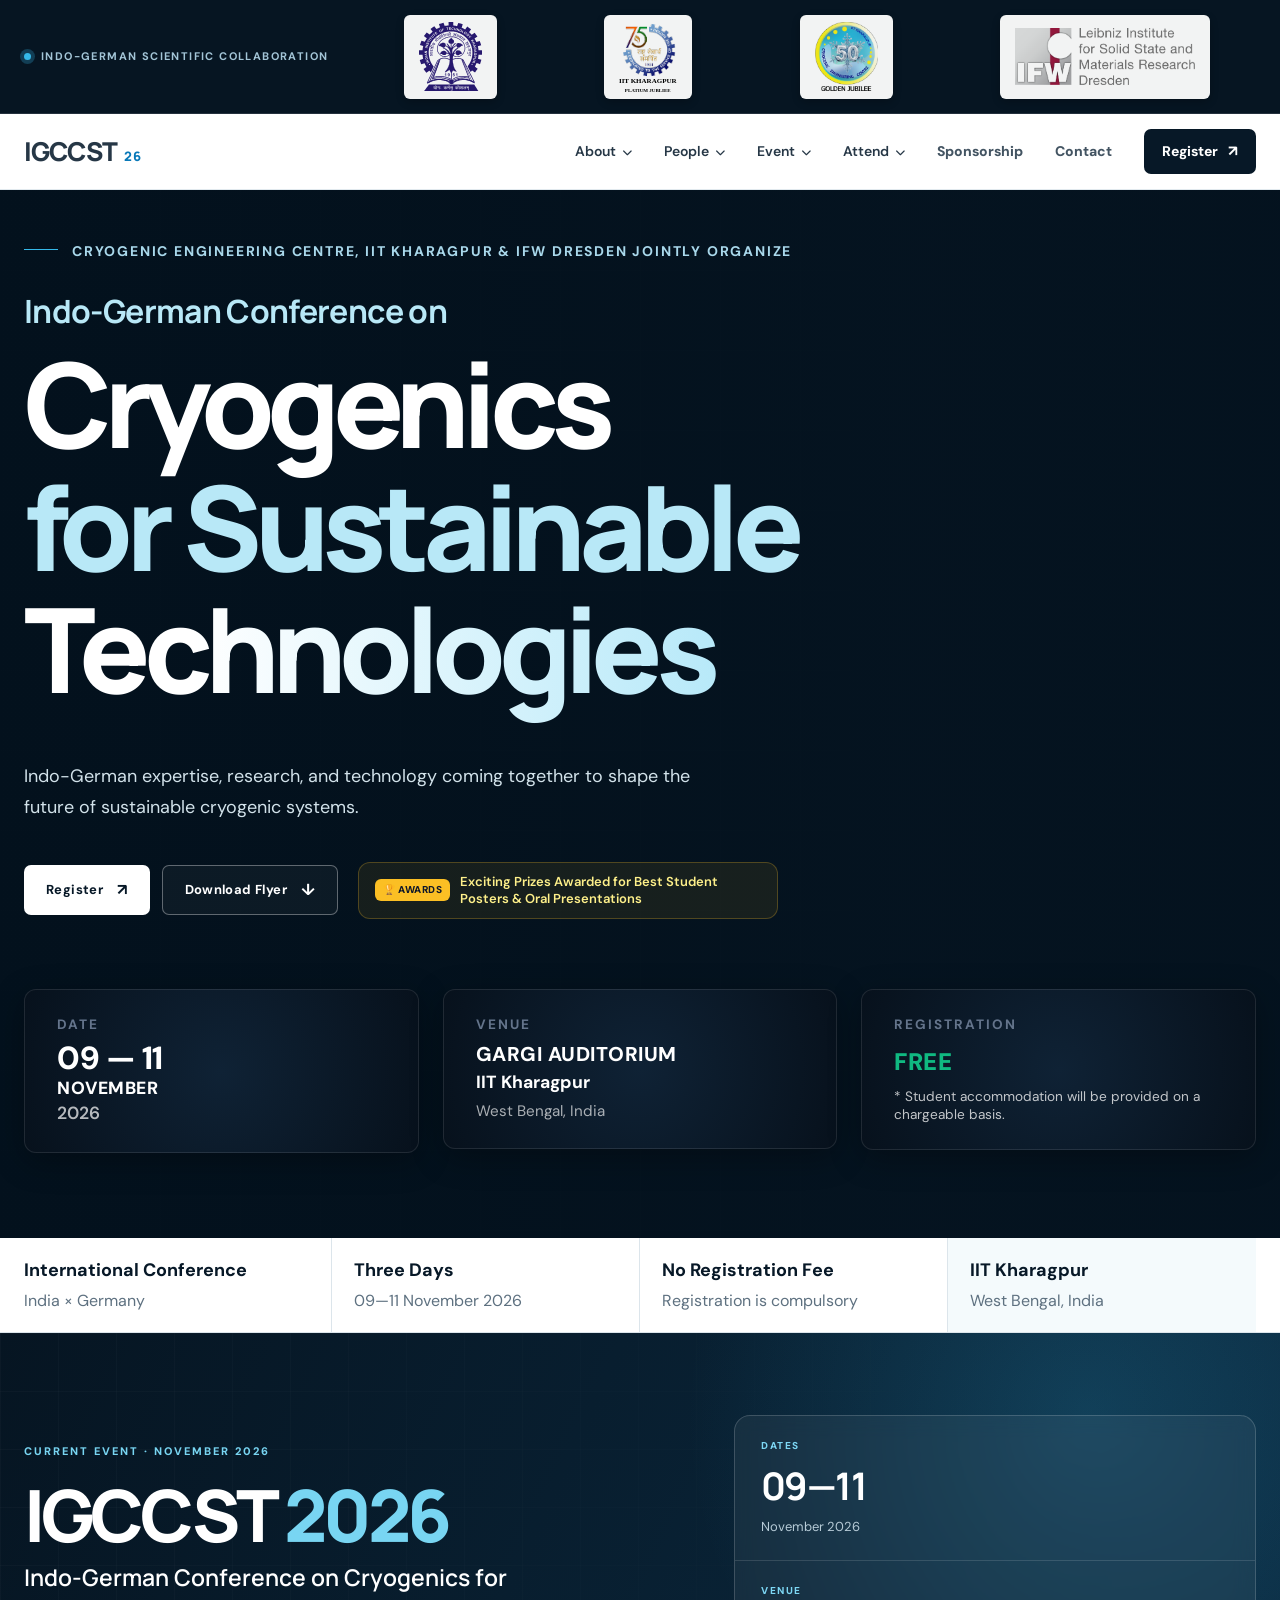
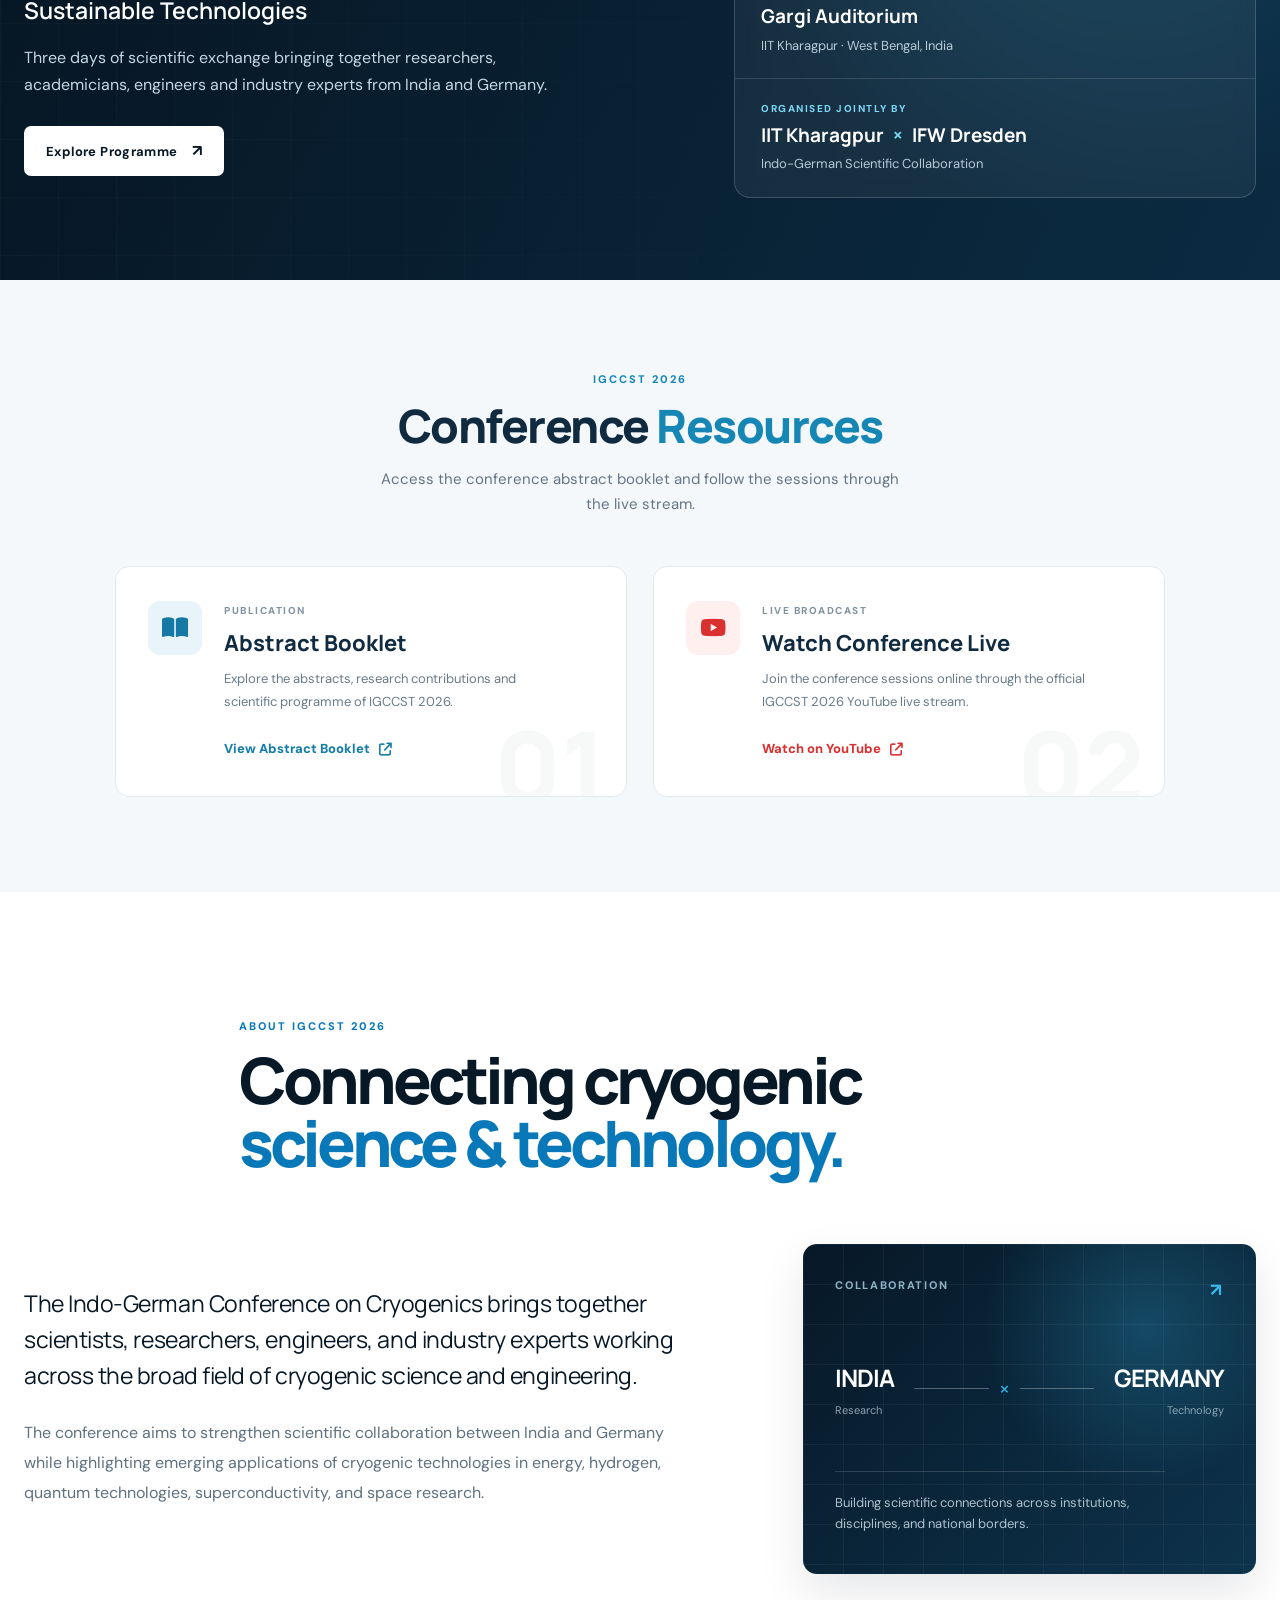
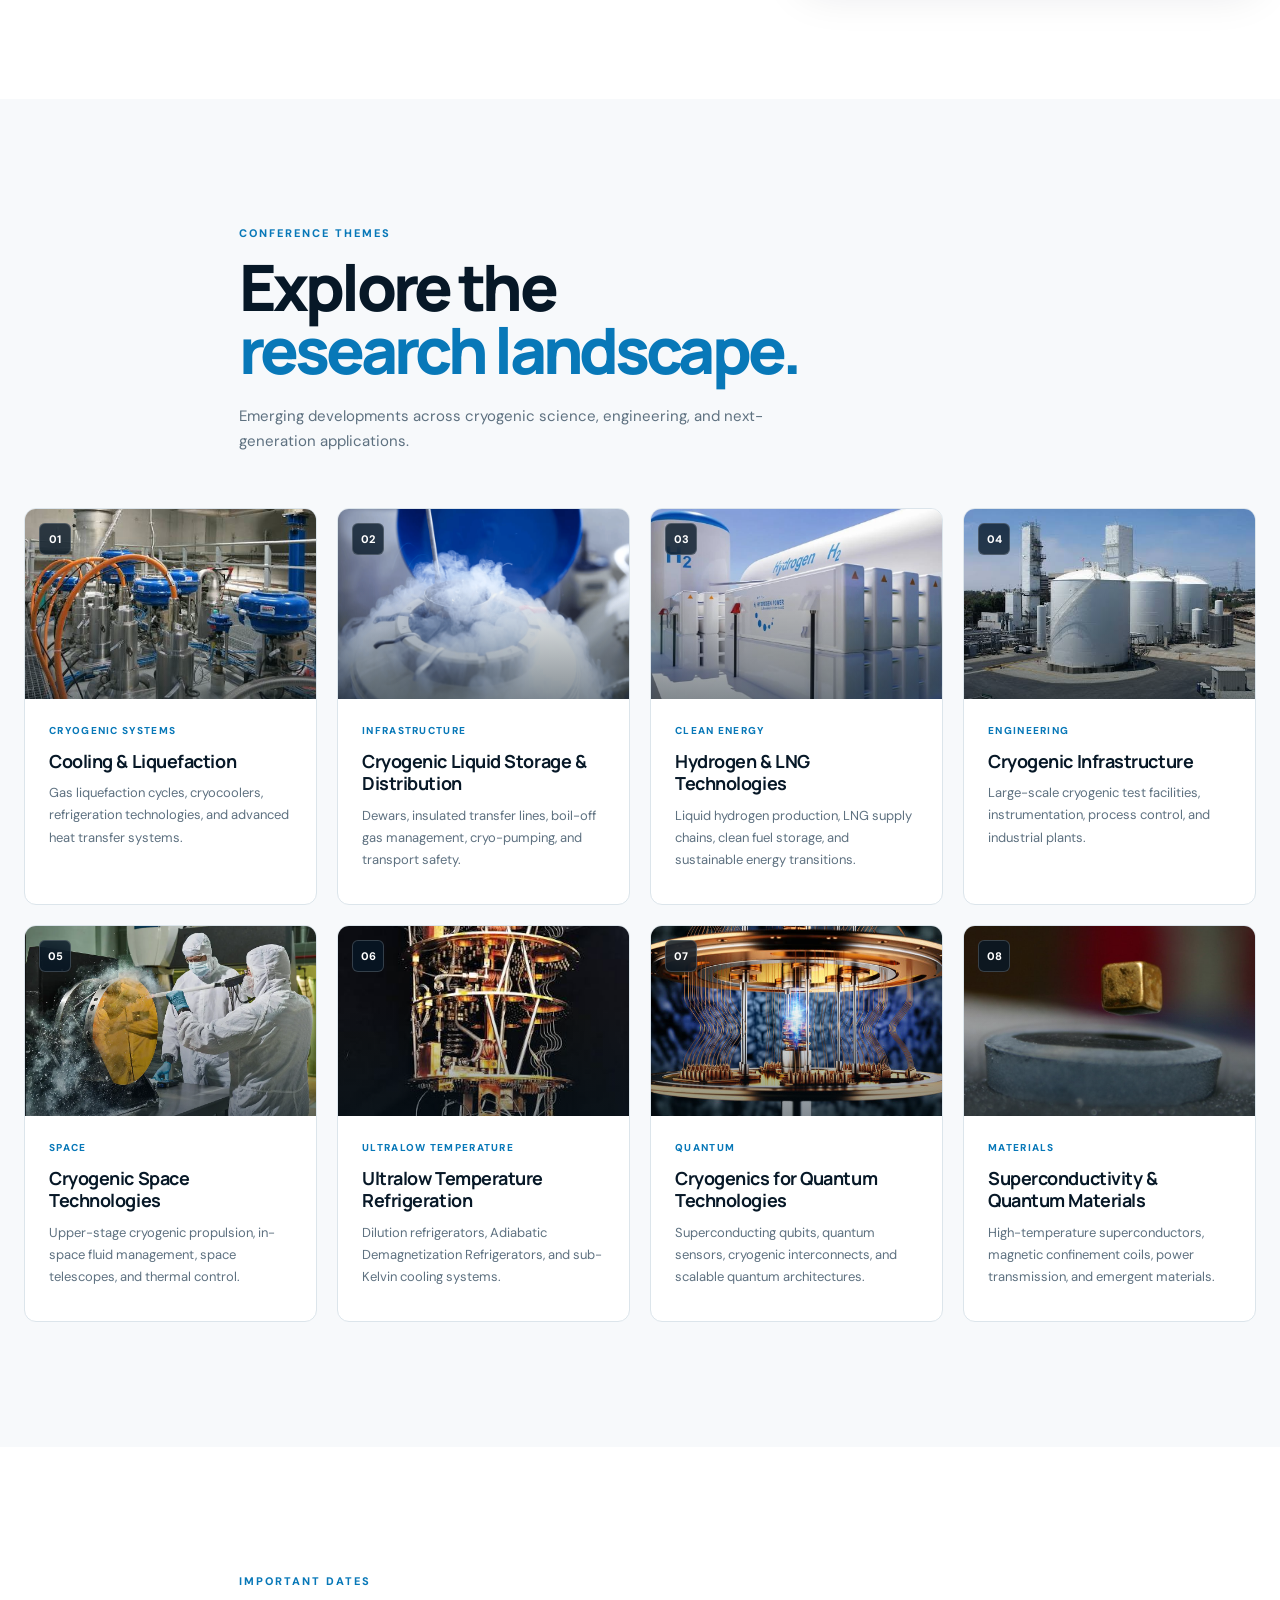
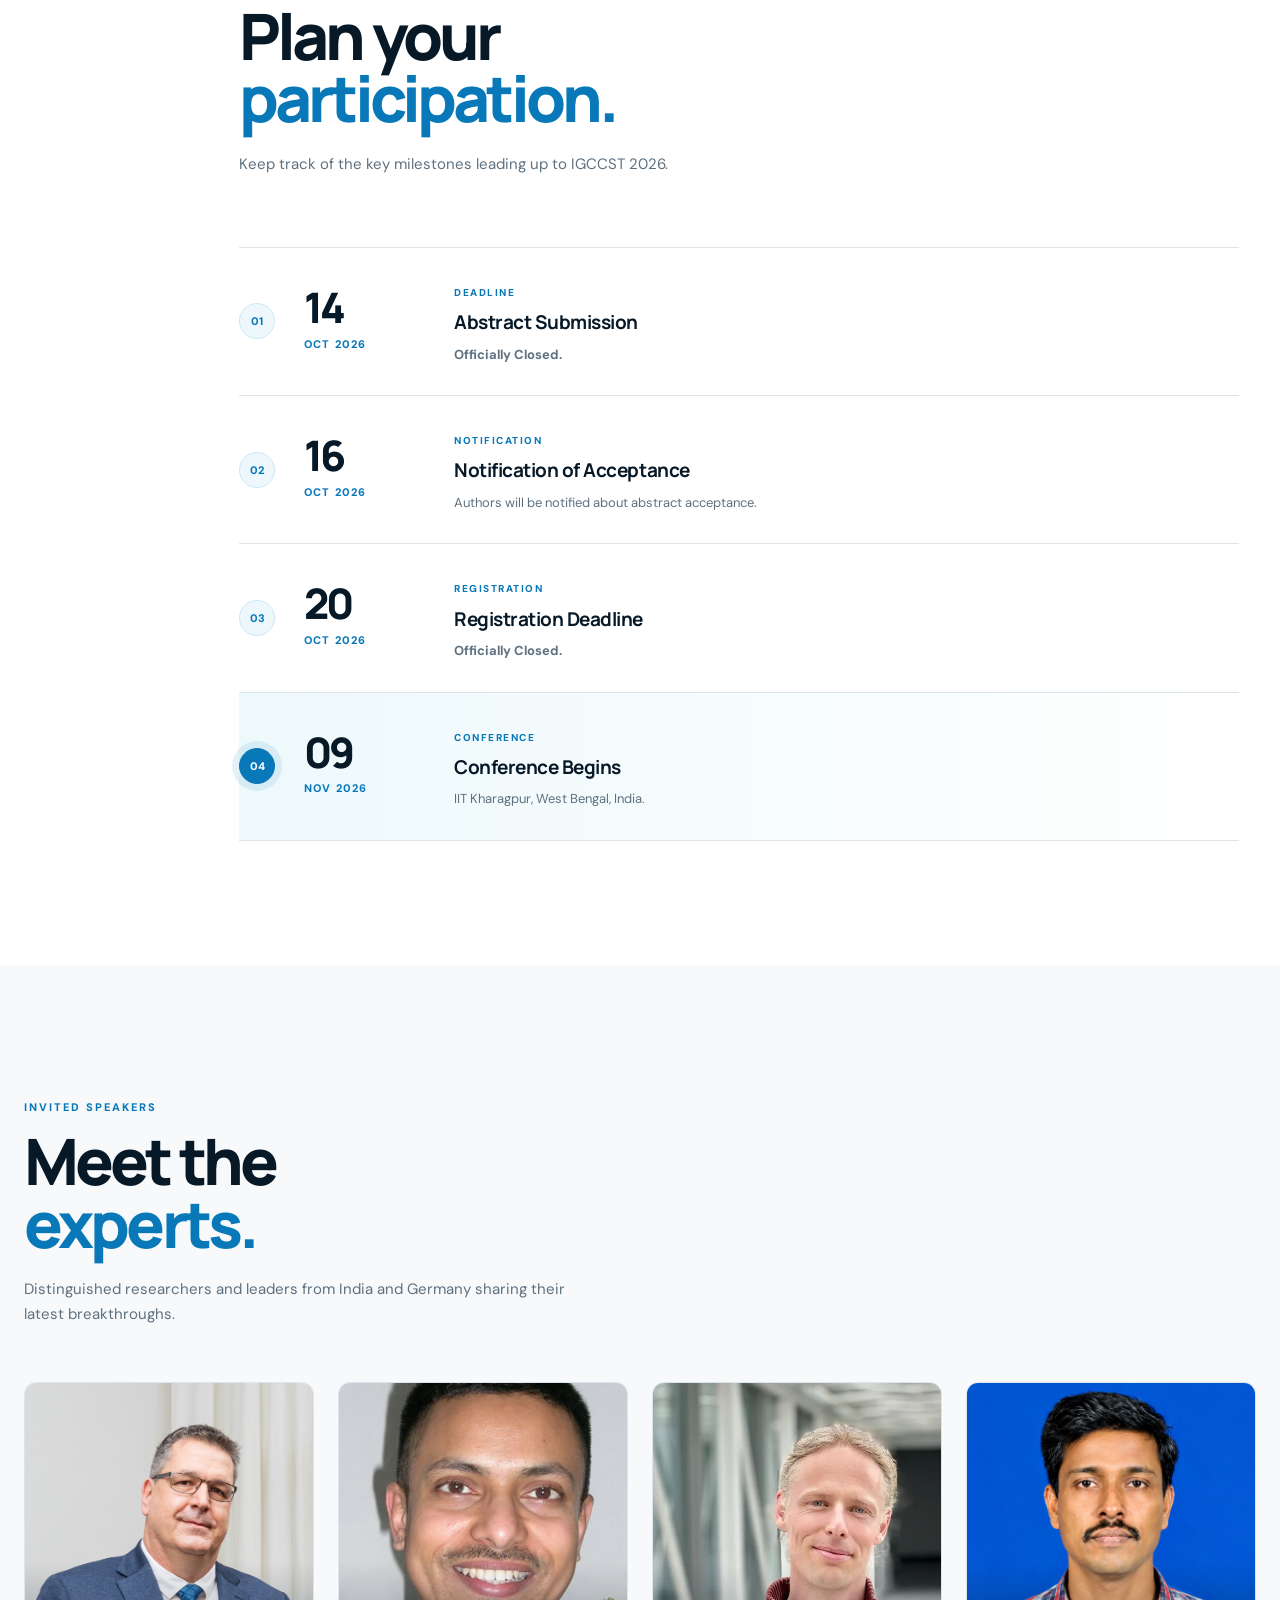
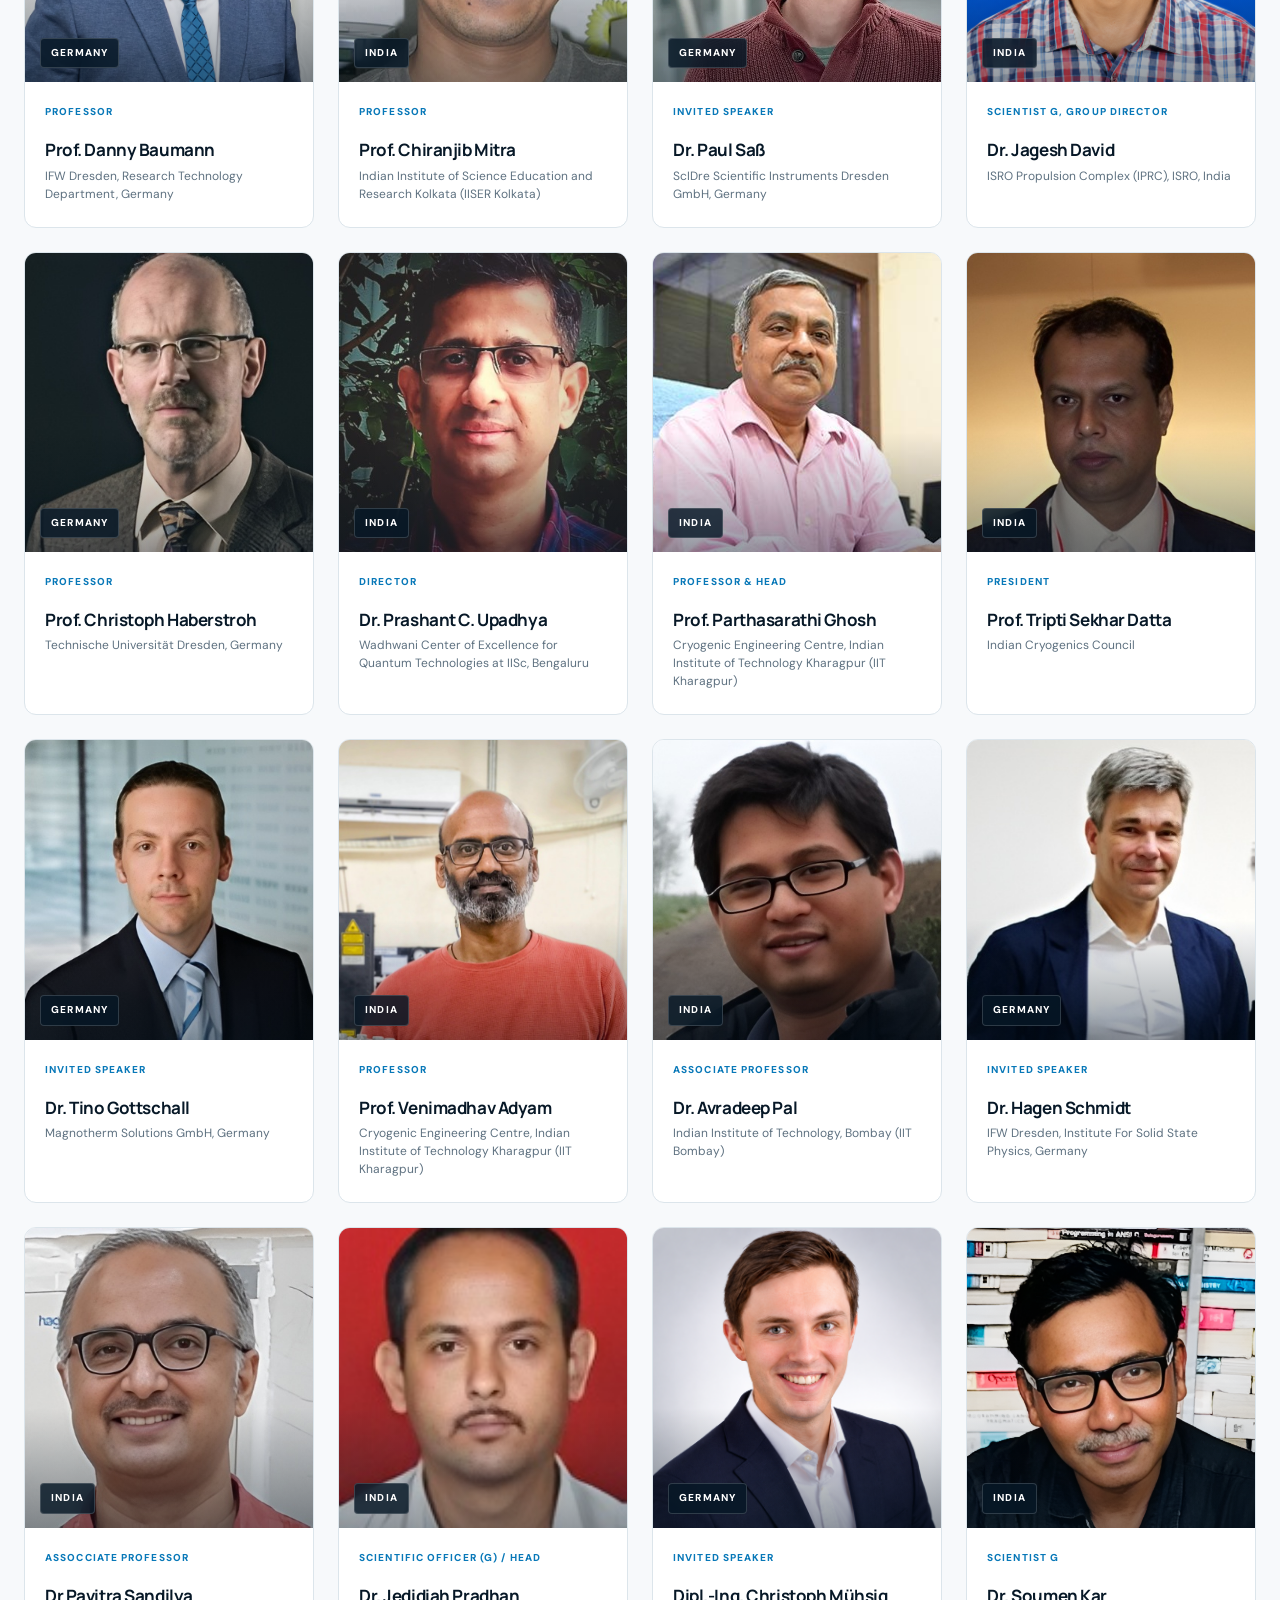
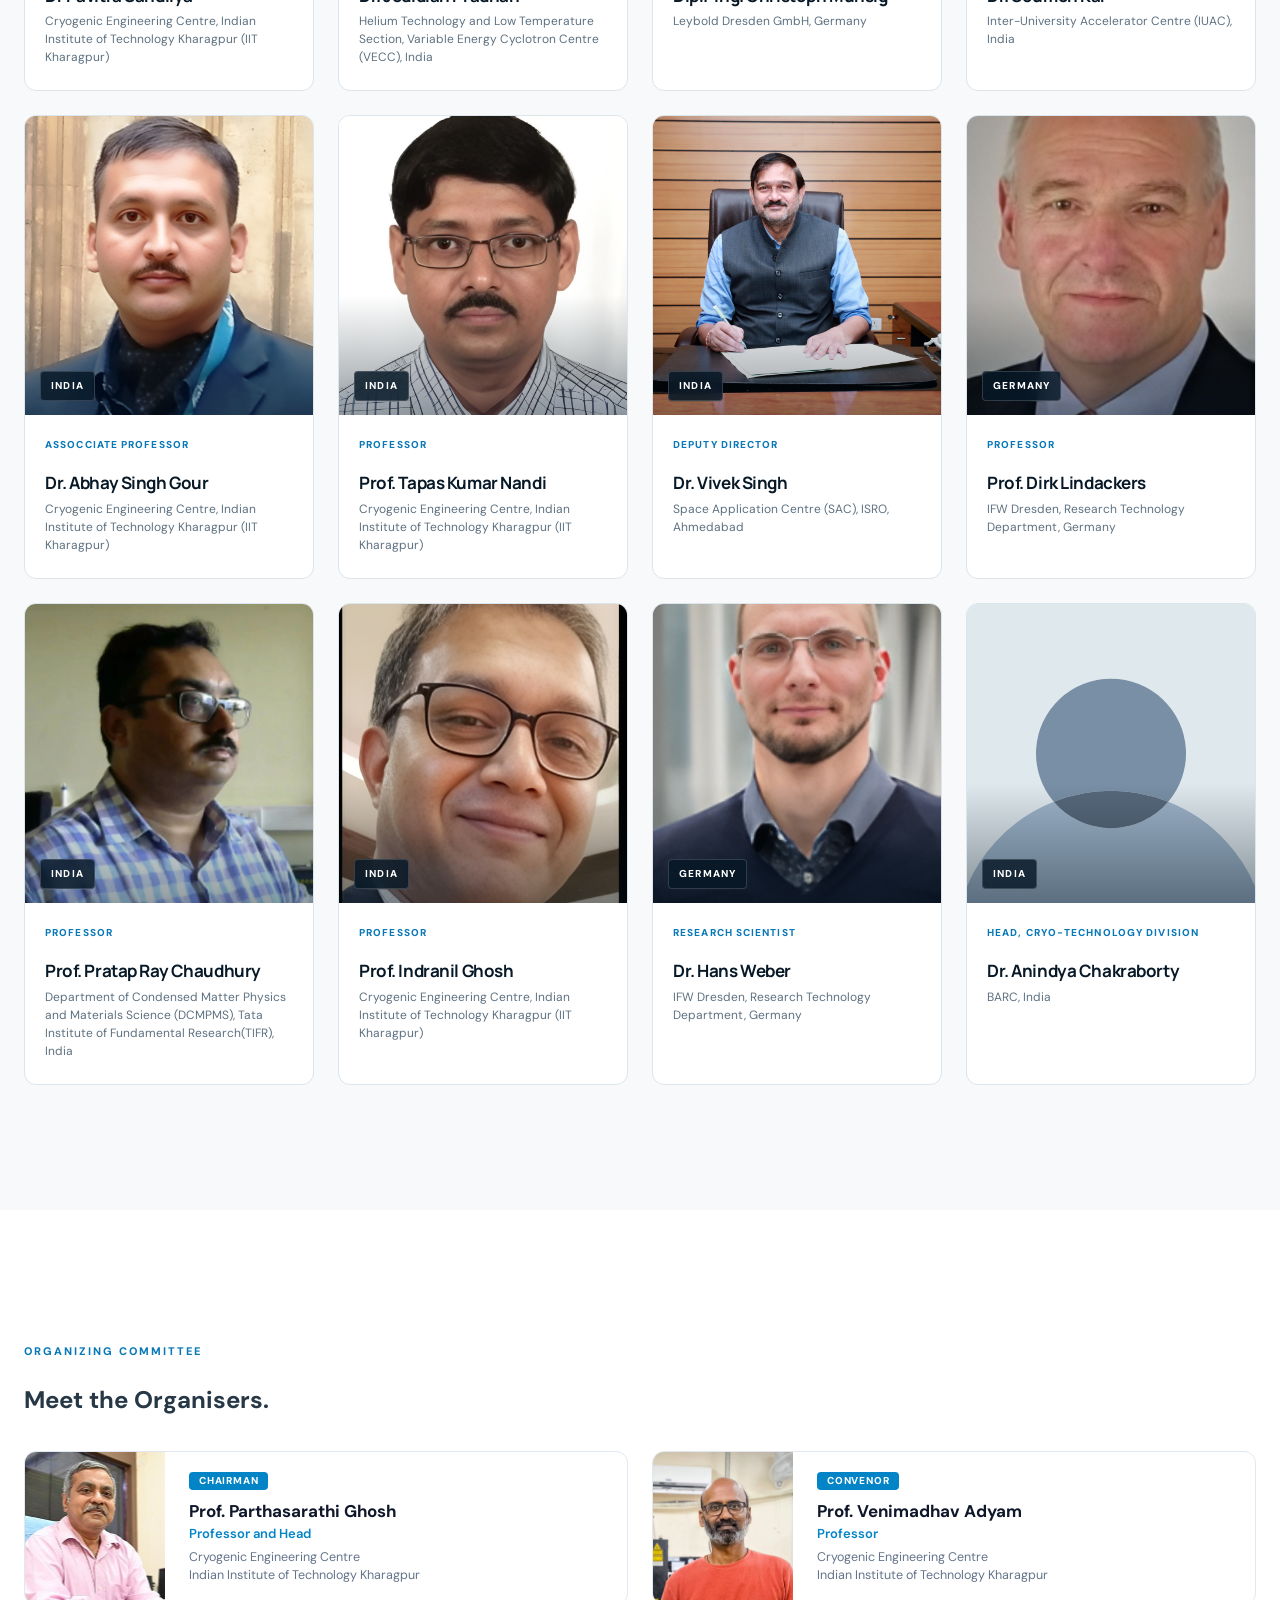
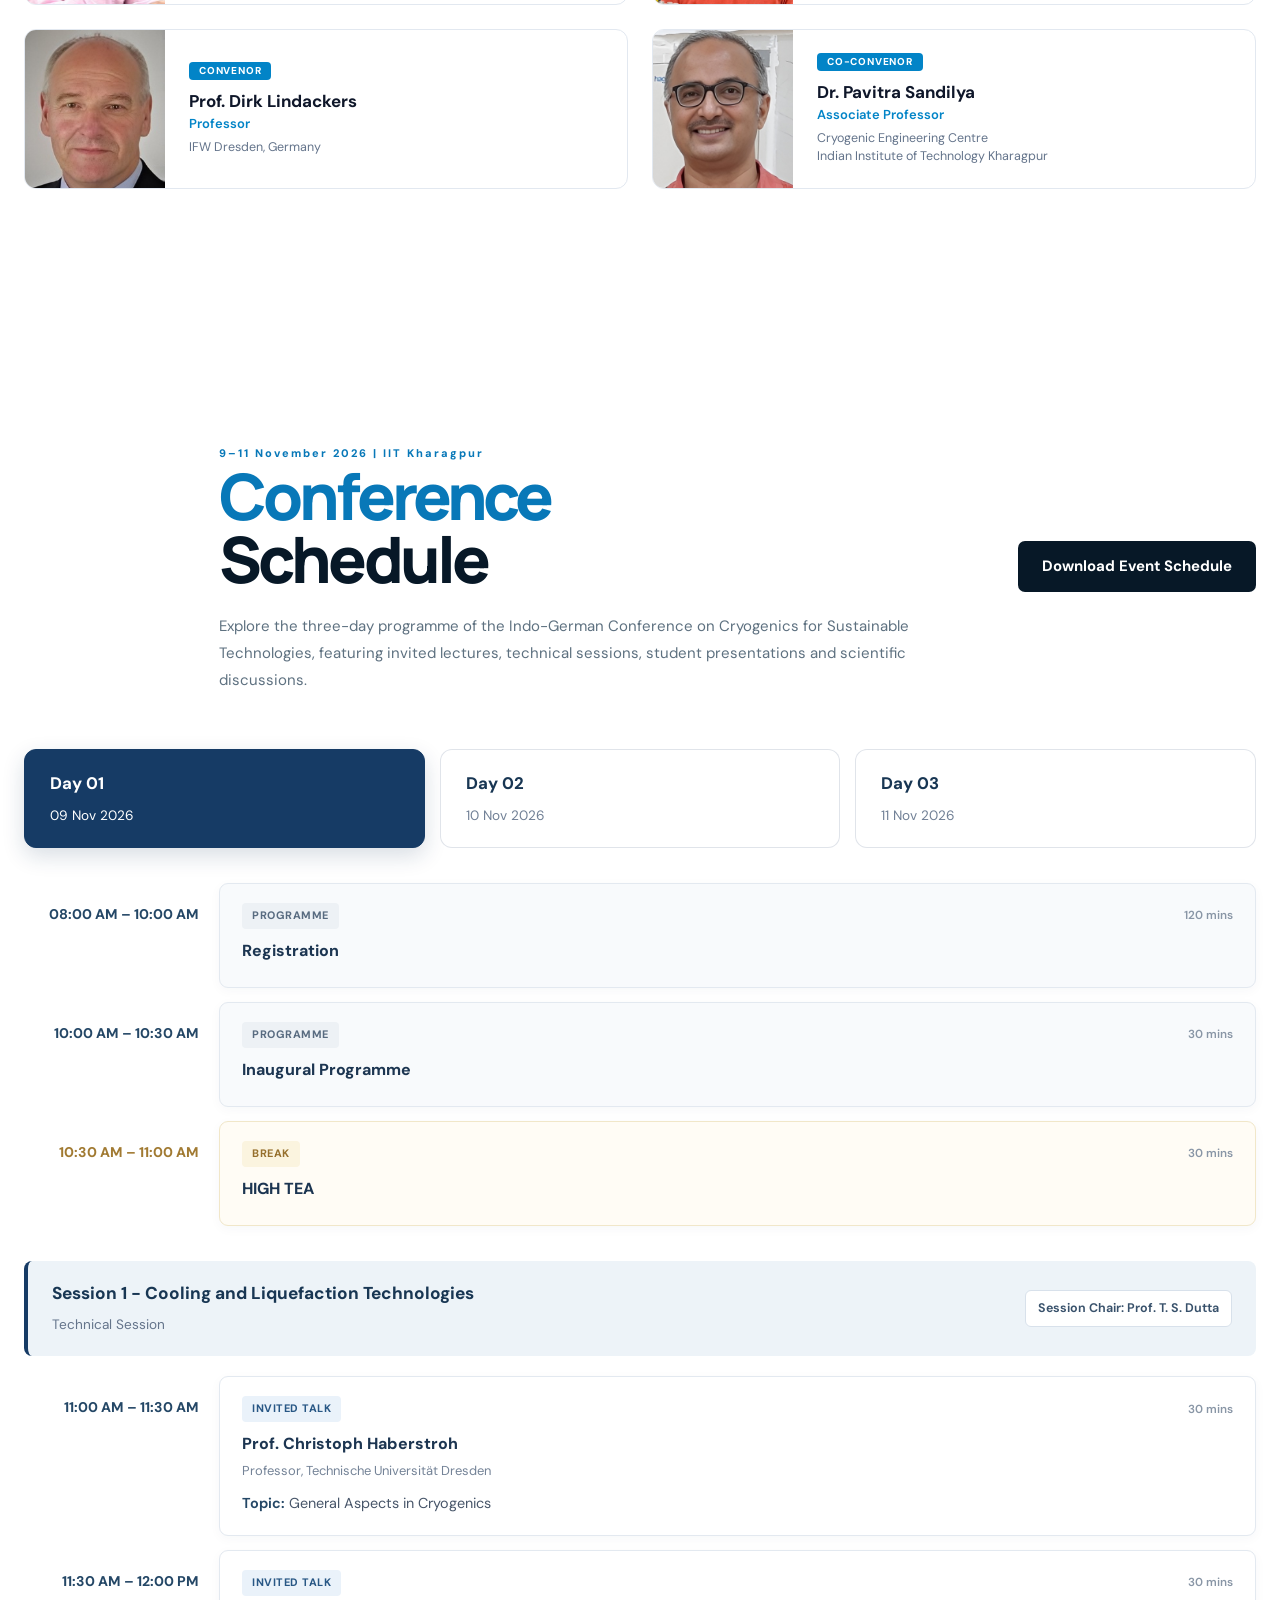
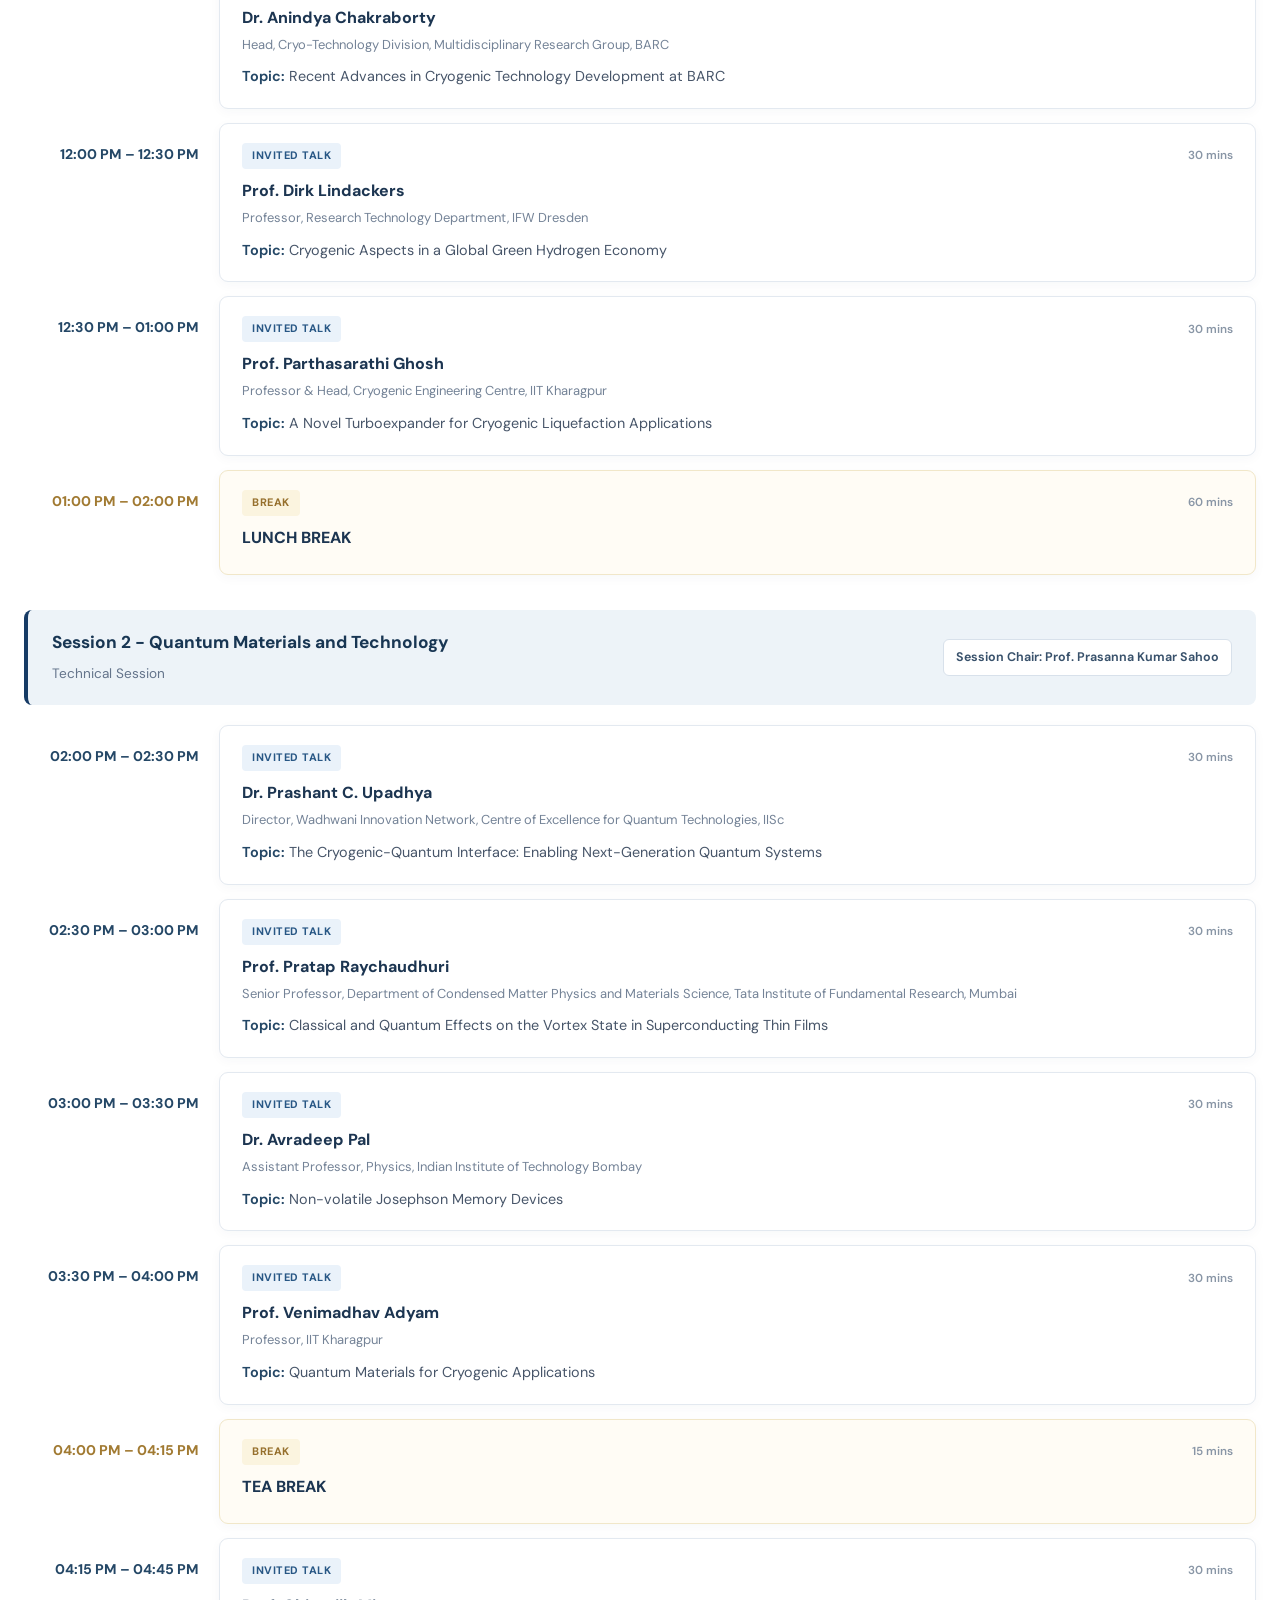
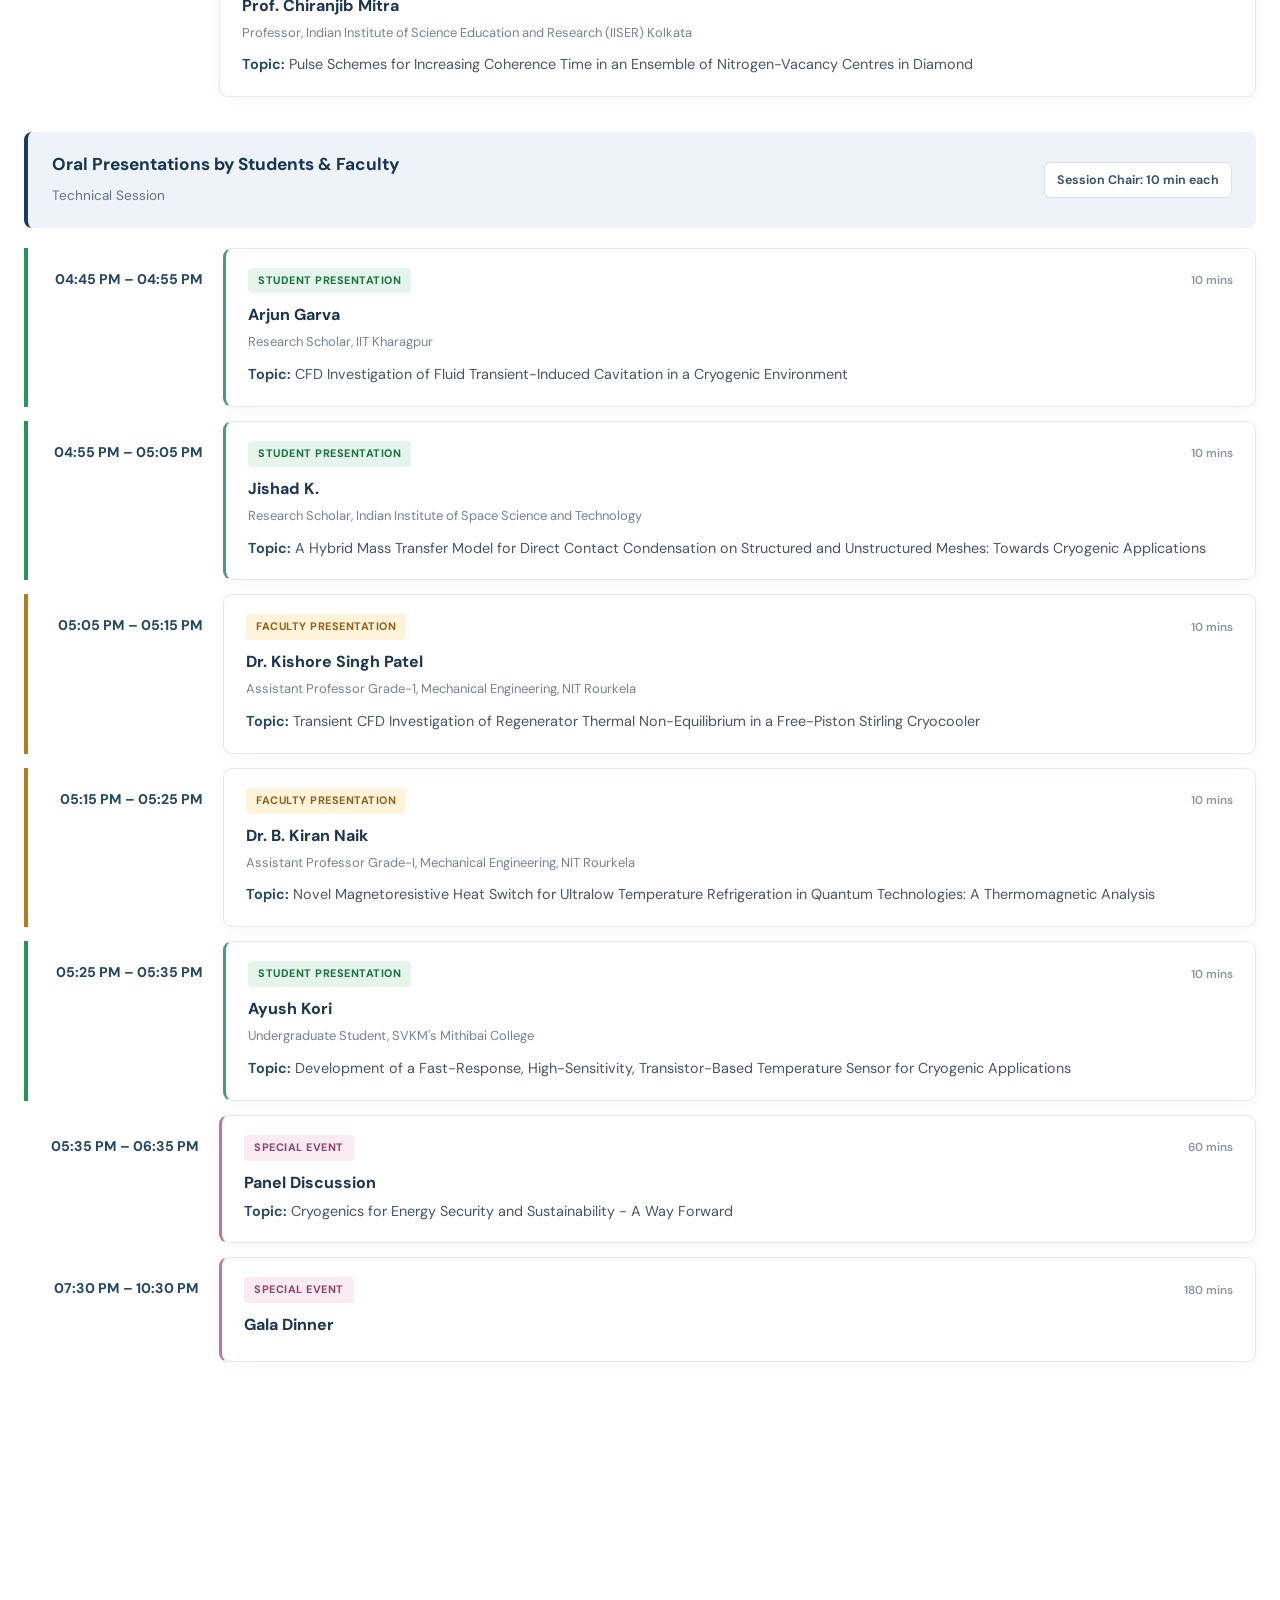
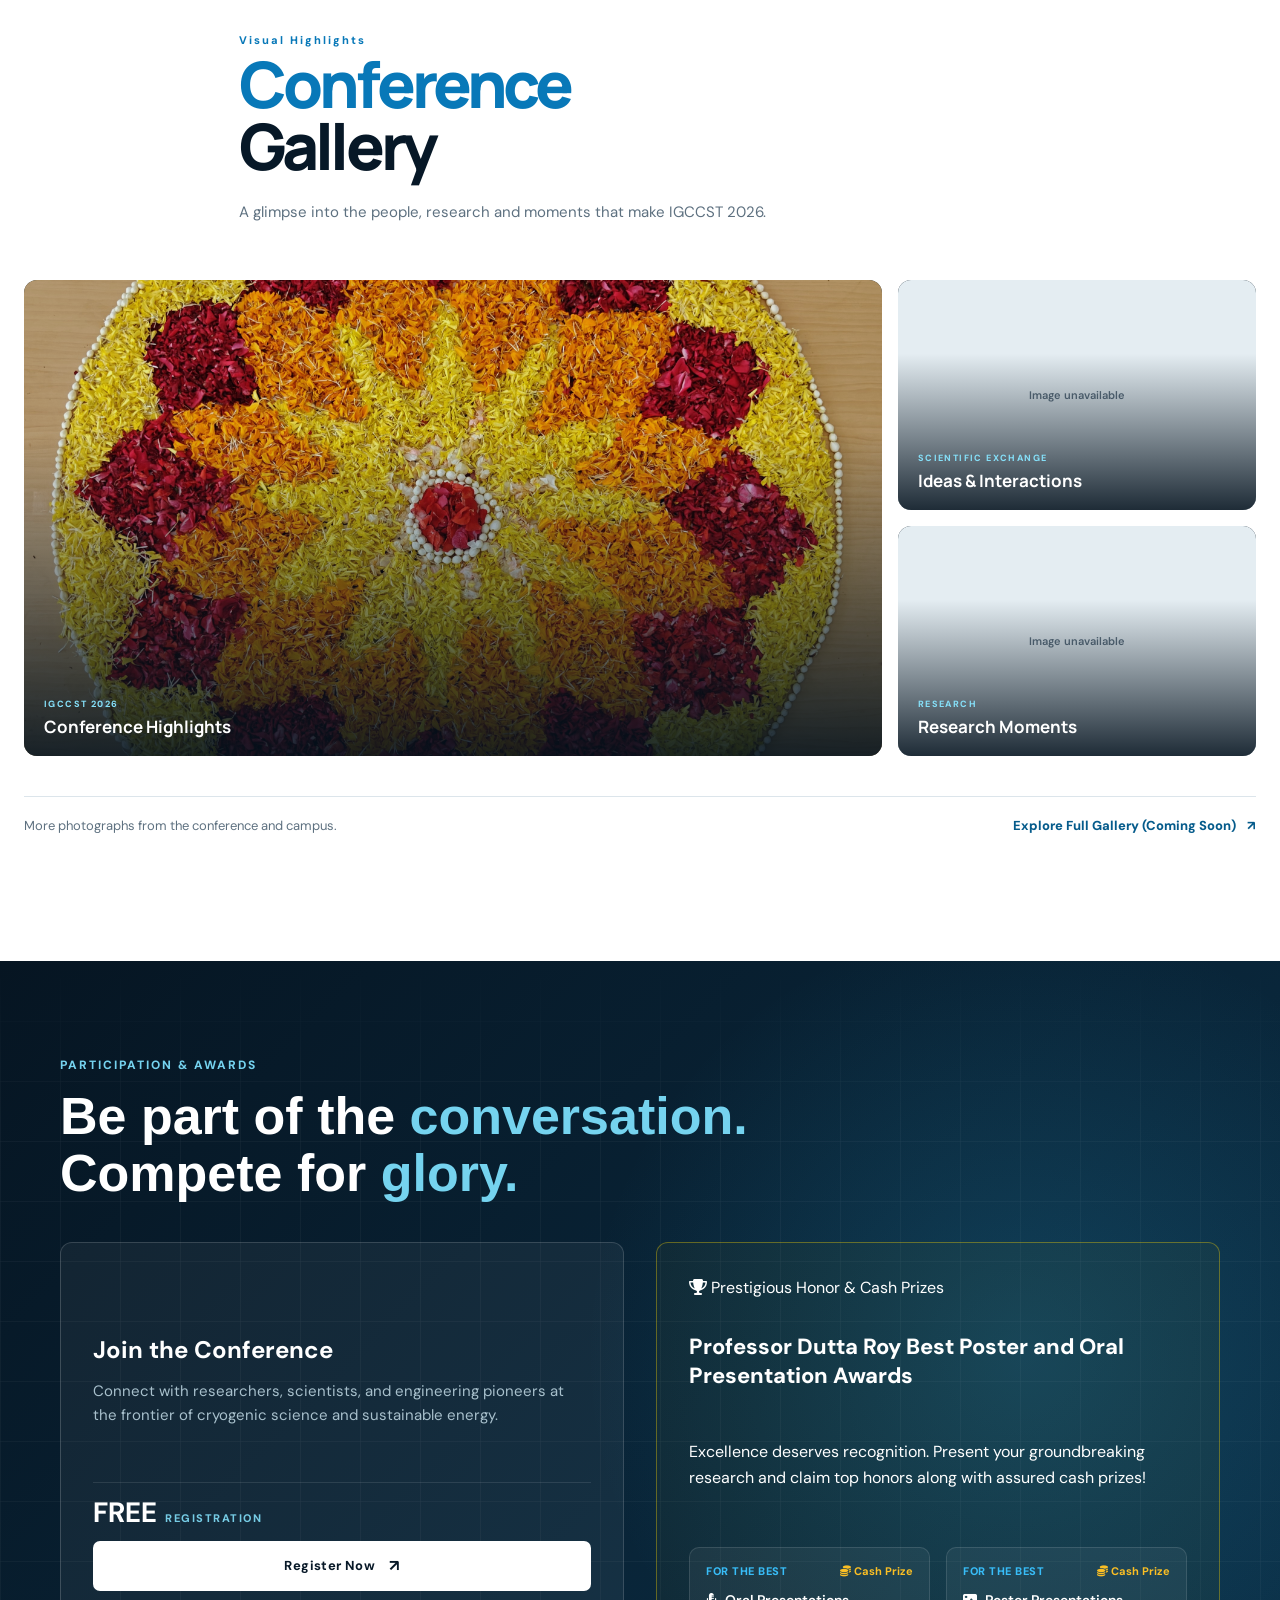
==== commit 31c70e74: "live link update" ====
--- a/index.html
+++ b/index.html
@@ -451,7 +451,7 @@
 
             <!-- YOUTUBE LIVE -->
             <a class="resource-card resource-live reveal"
-               href="https://www.youtube.com/live/ELHlIsM2Sn8?si=OQ1Xyo3BJZXuaTxR"
+               href="https://www.youtube.com/live/HZKyv0vC9WQ?si=1pmnNWYCltCPSPnt"
                target="_blank"
                rel="noopener noreferrer">
 
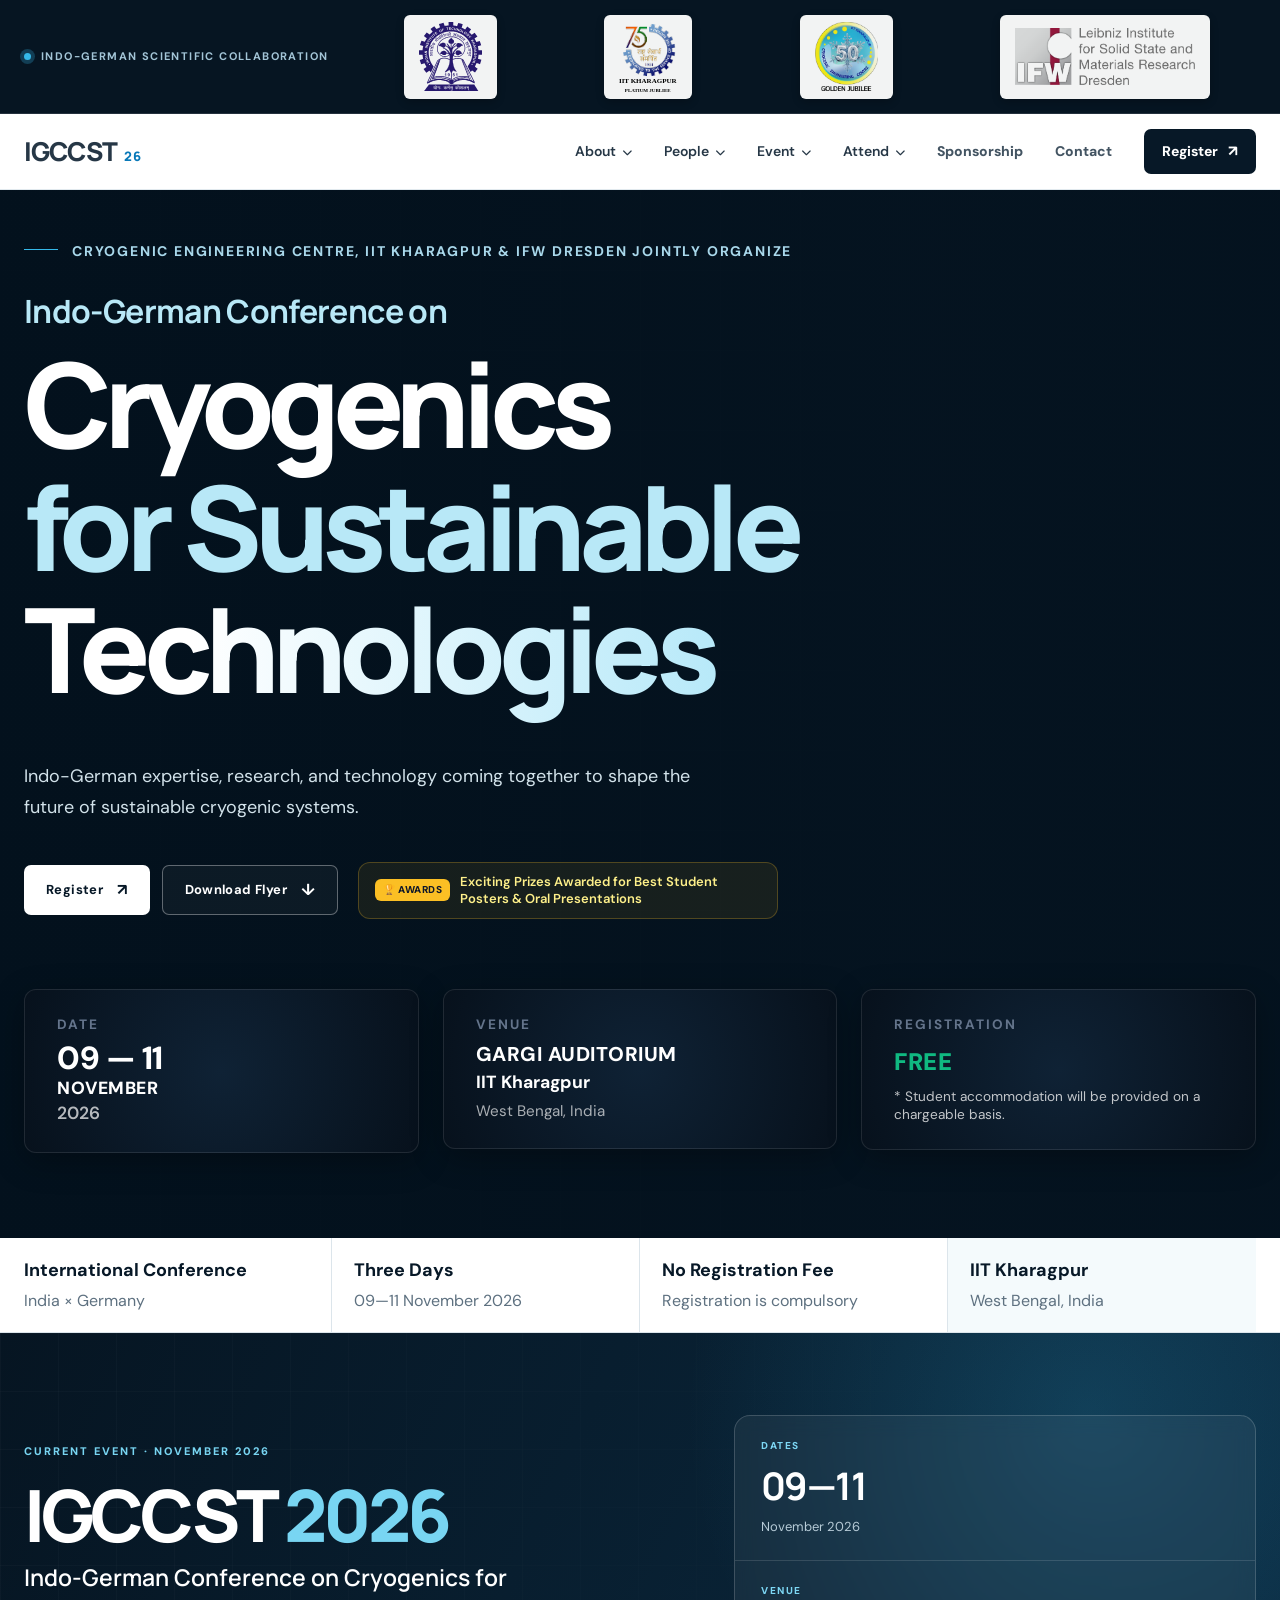
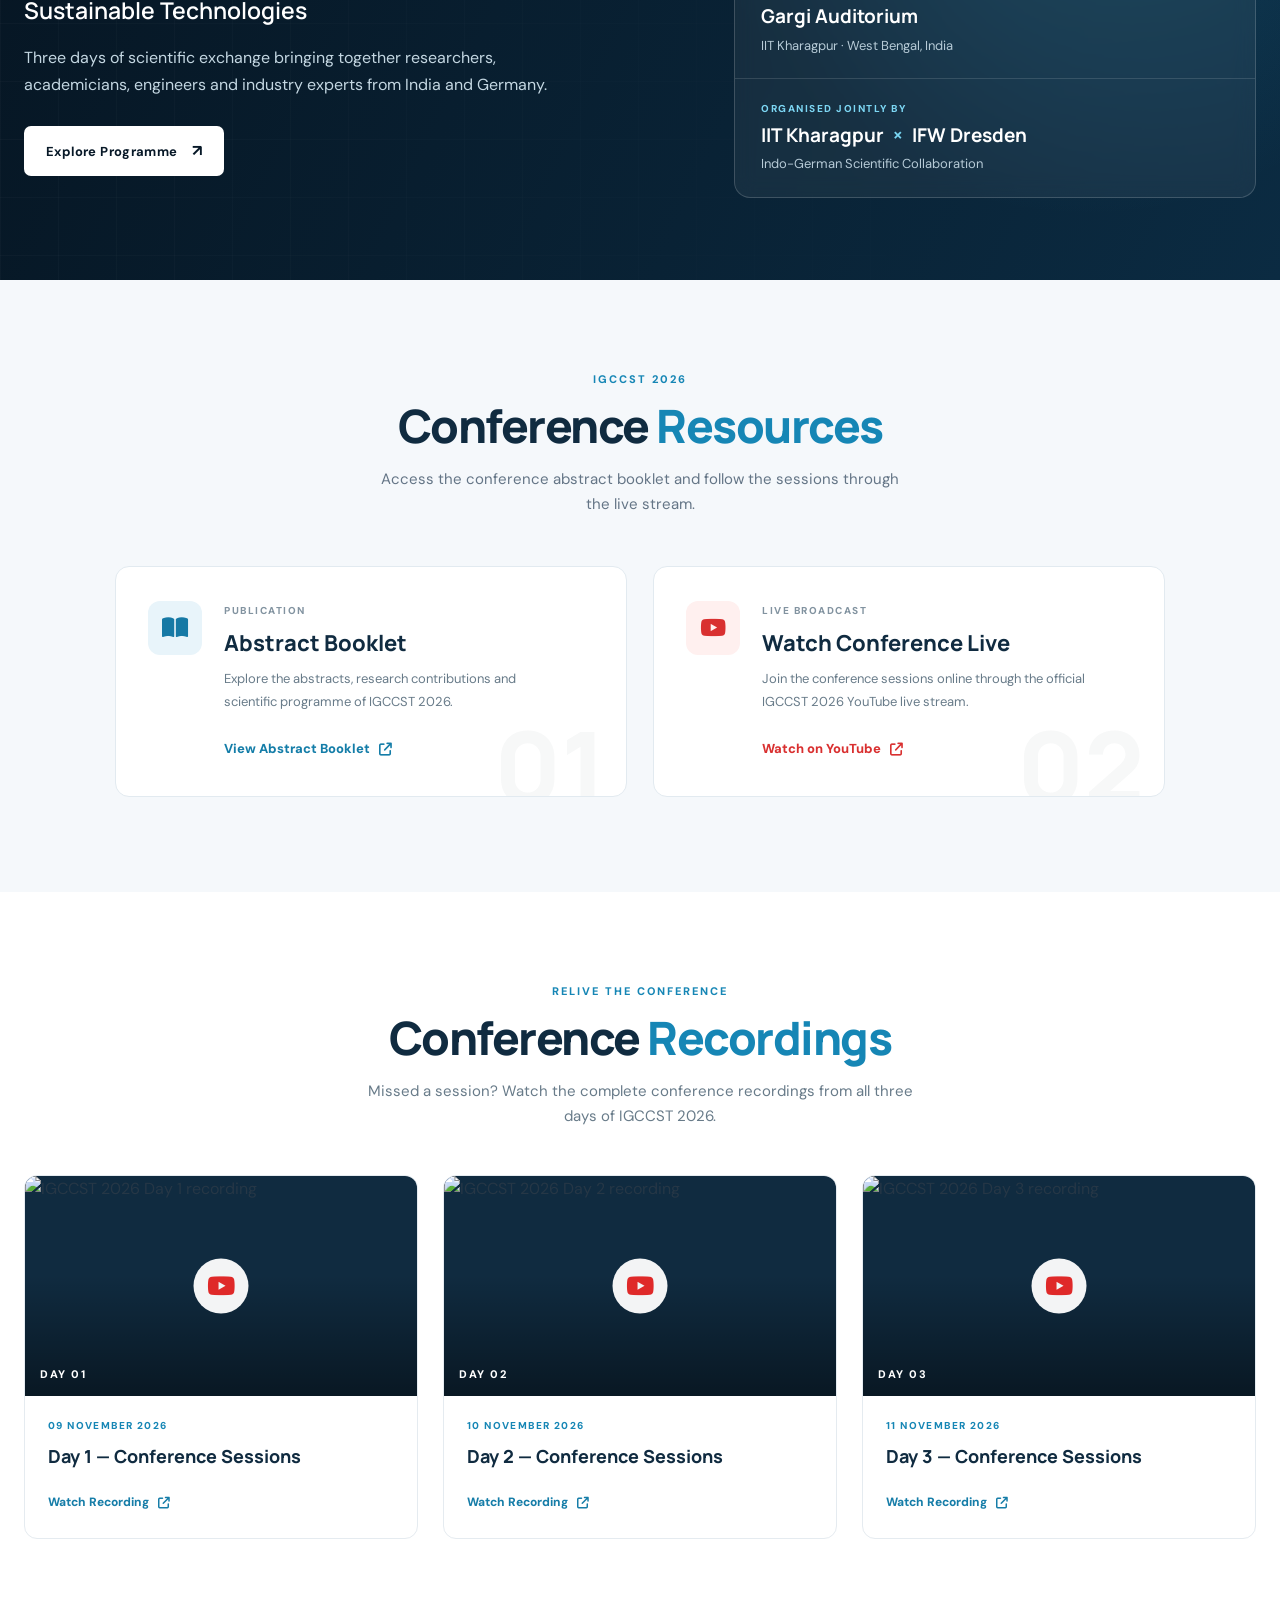
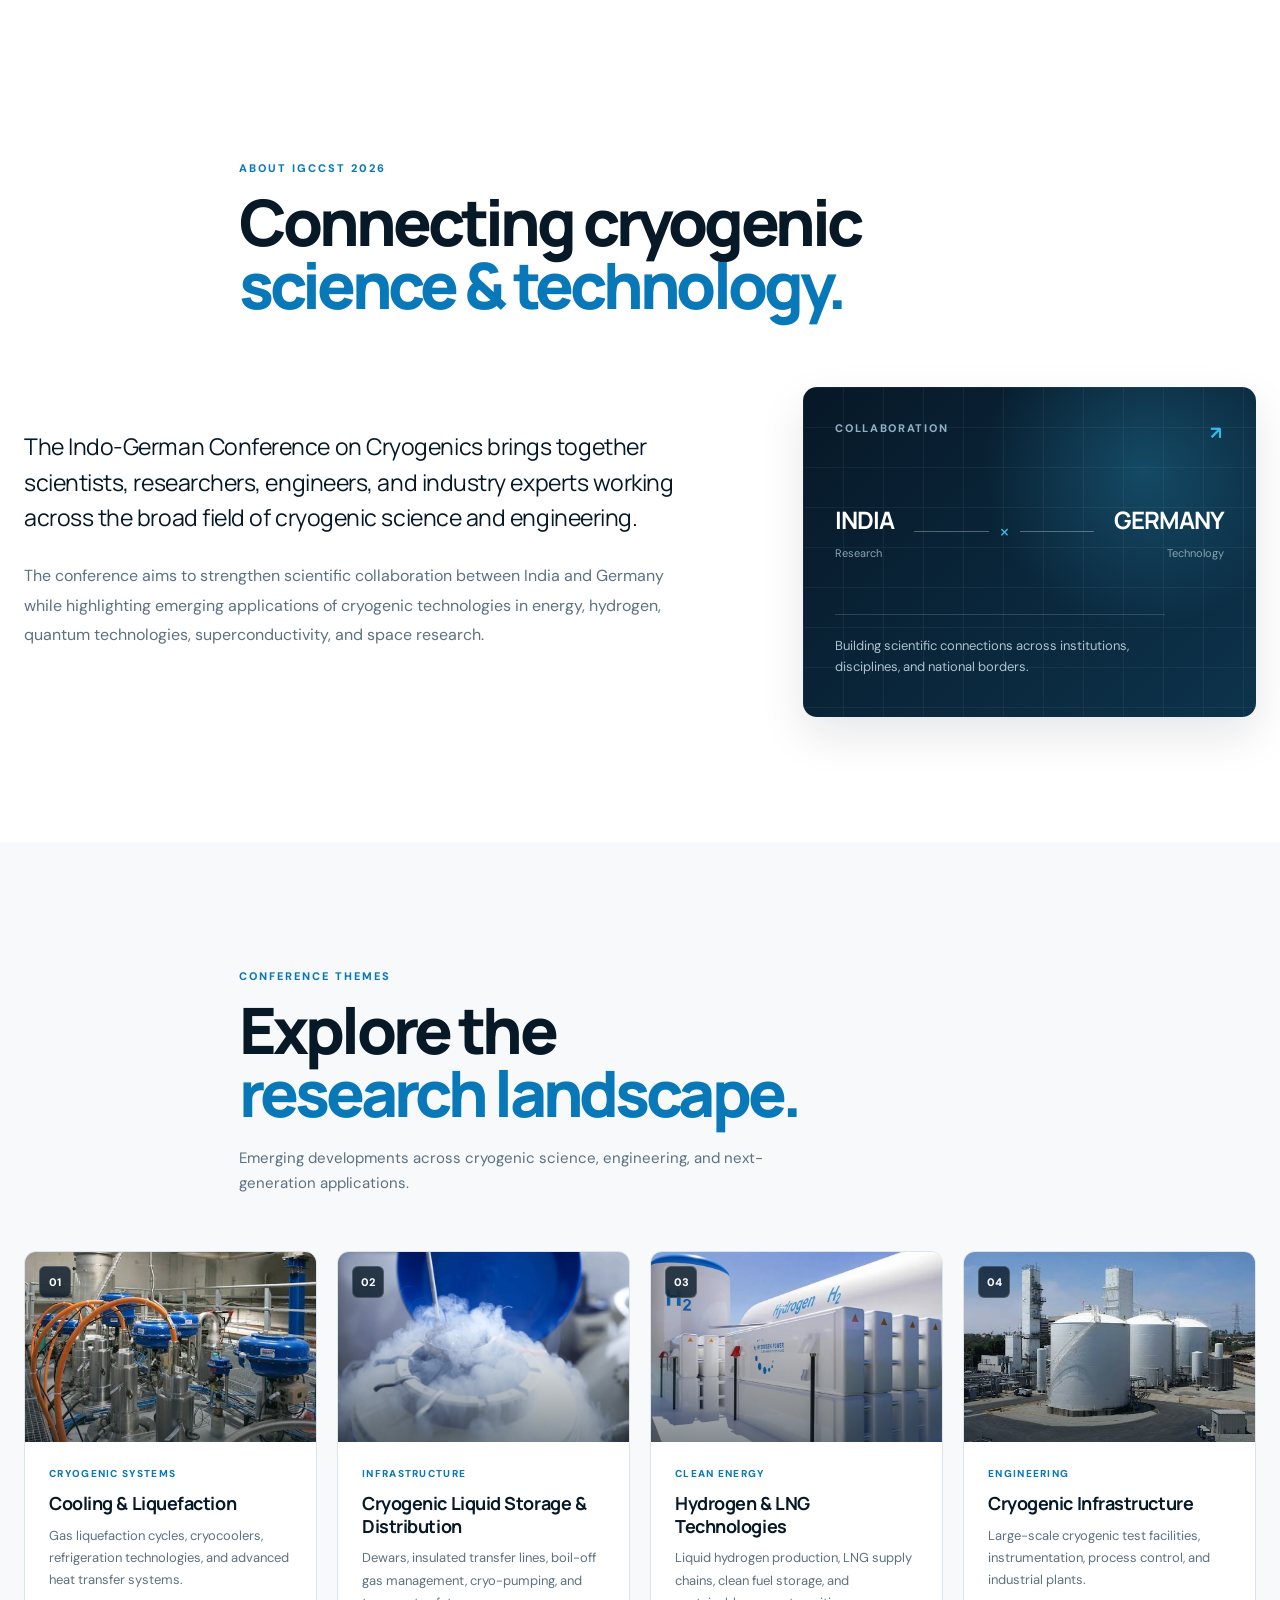
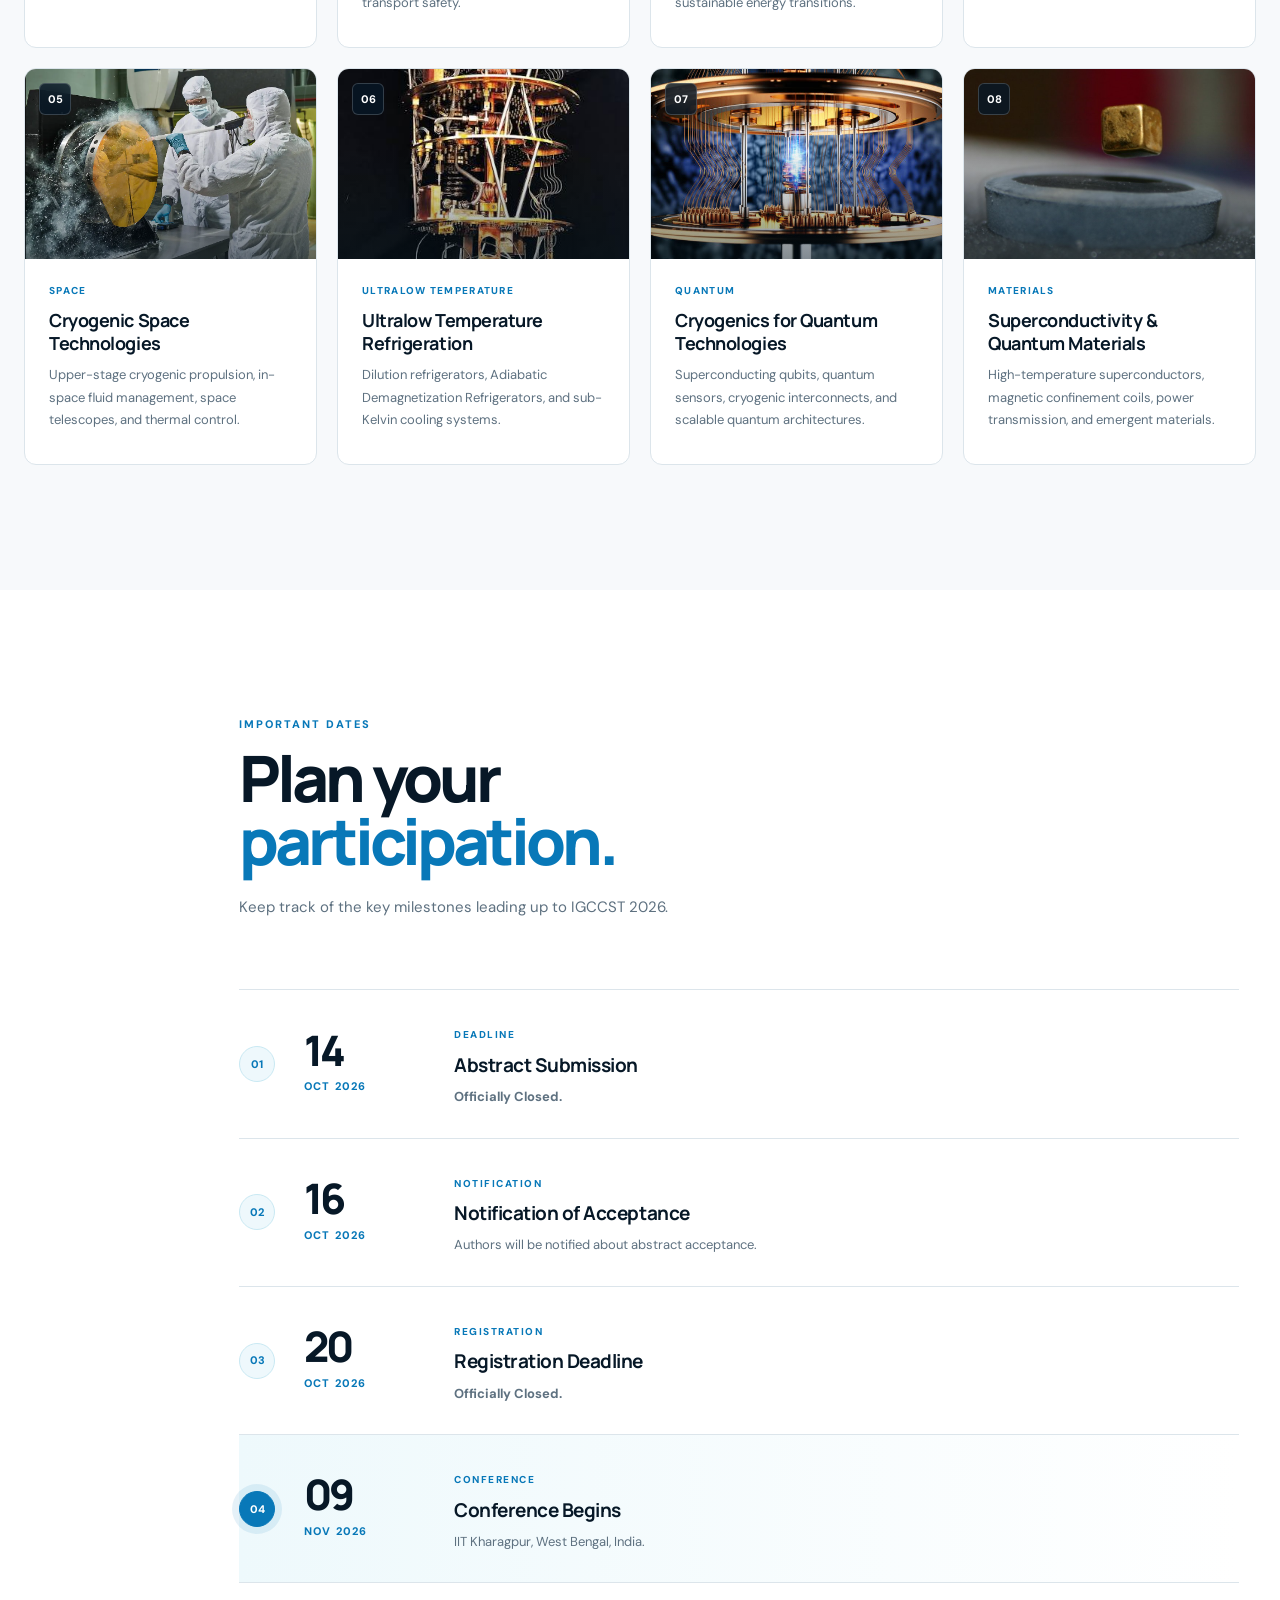
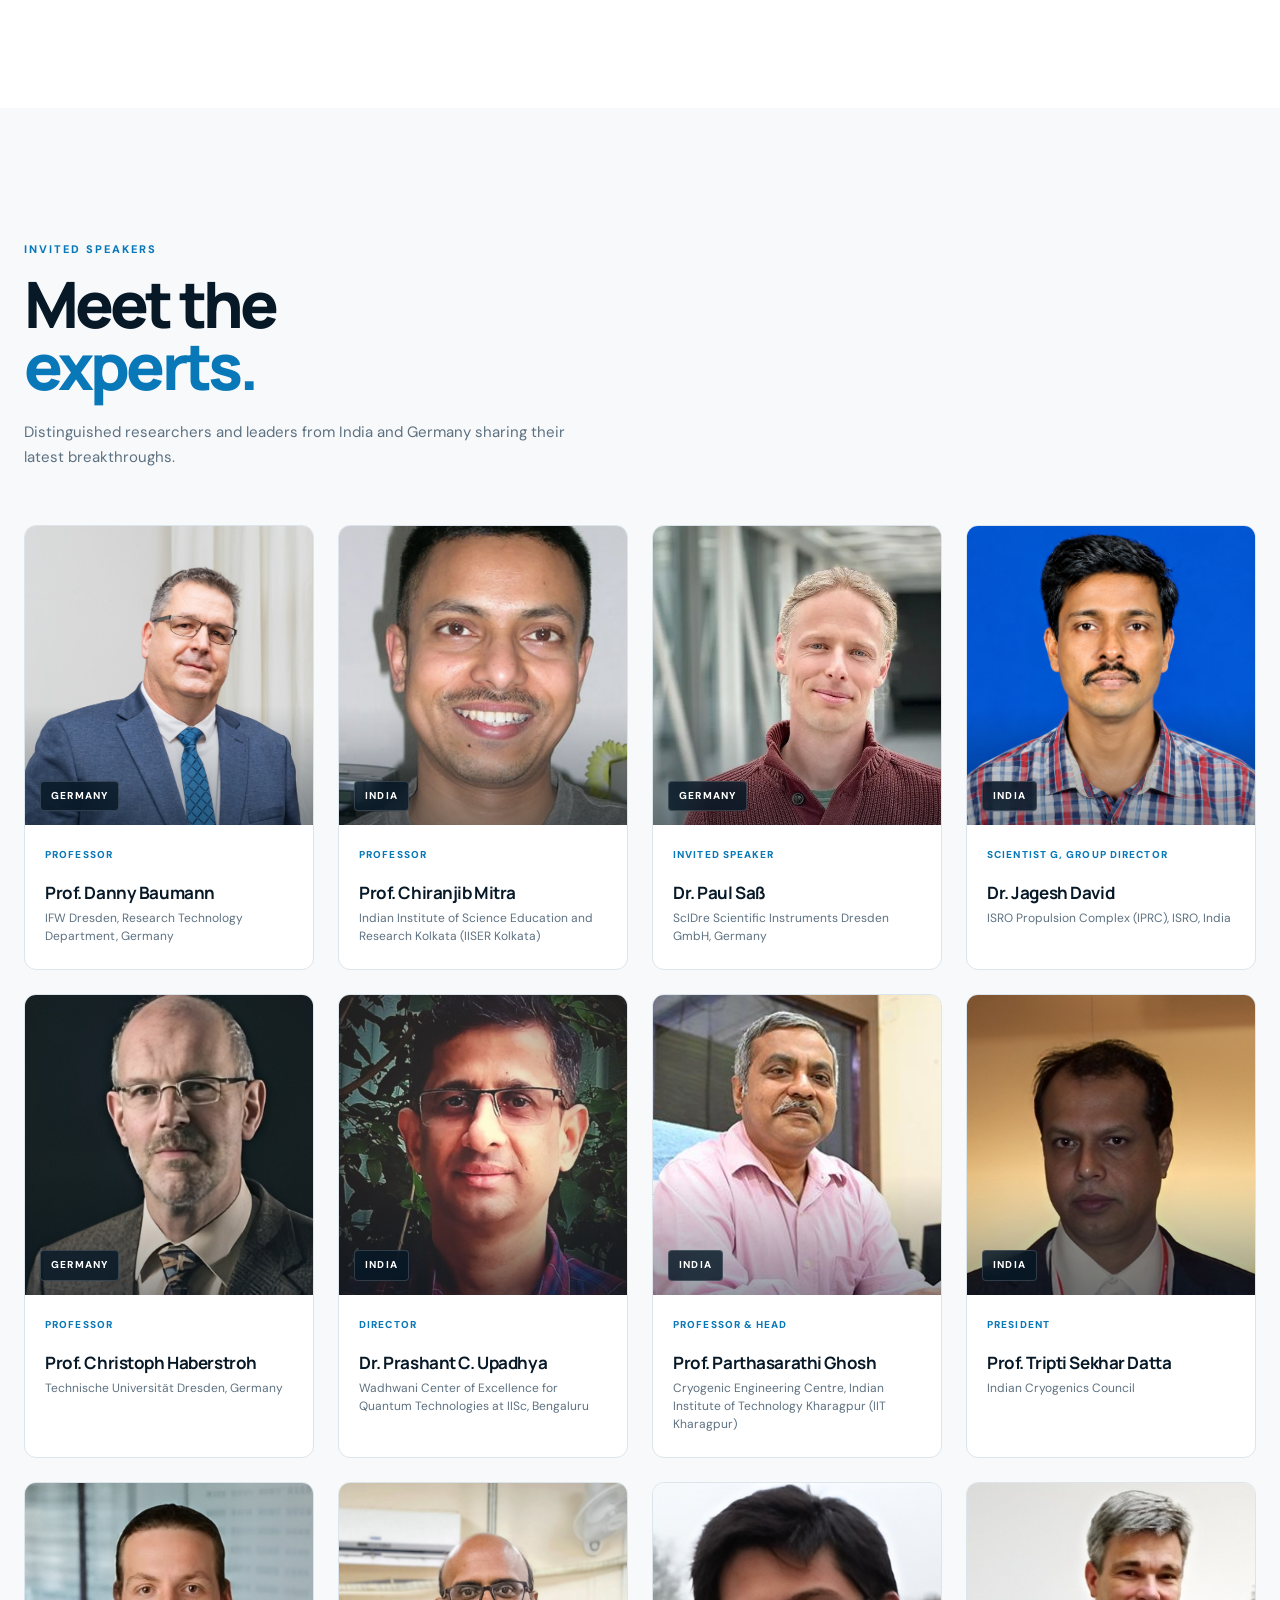
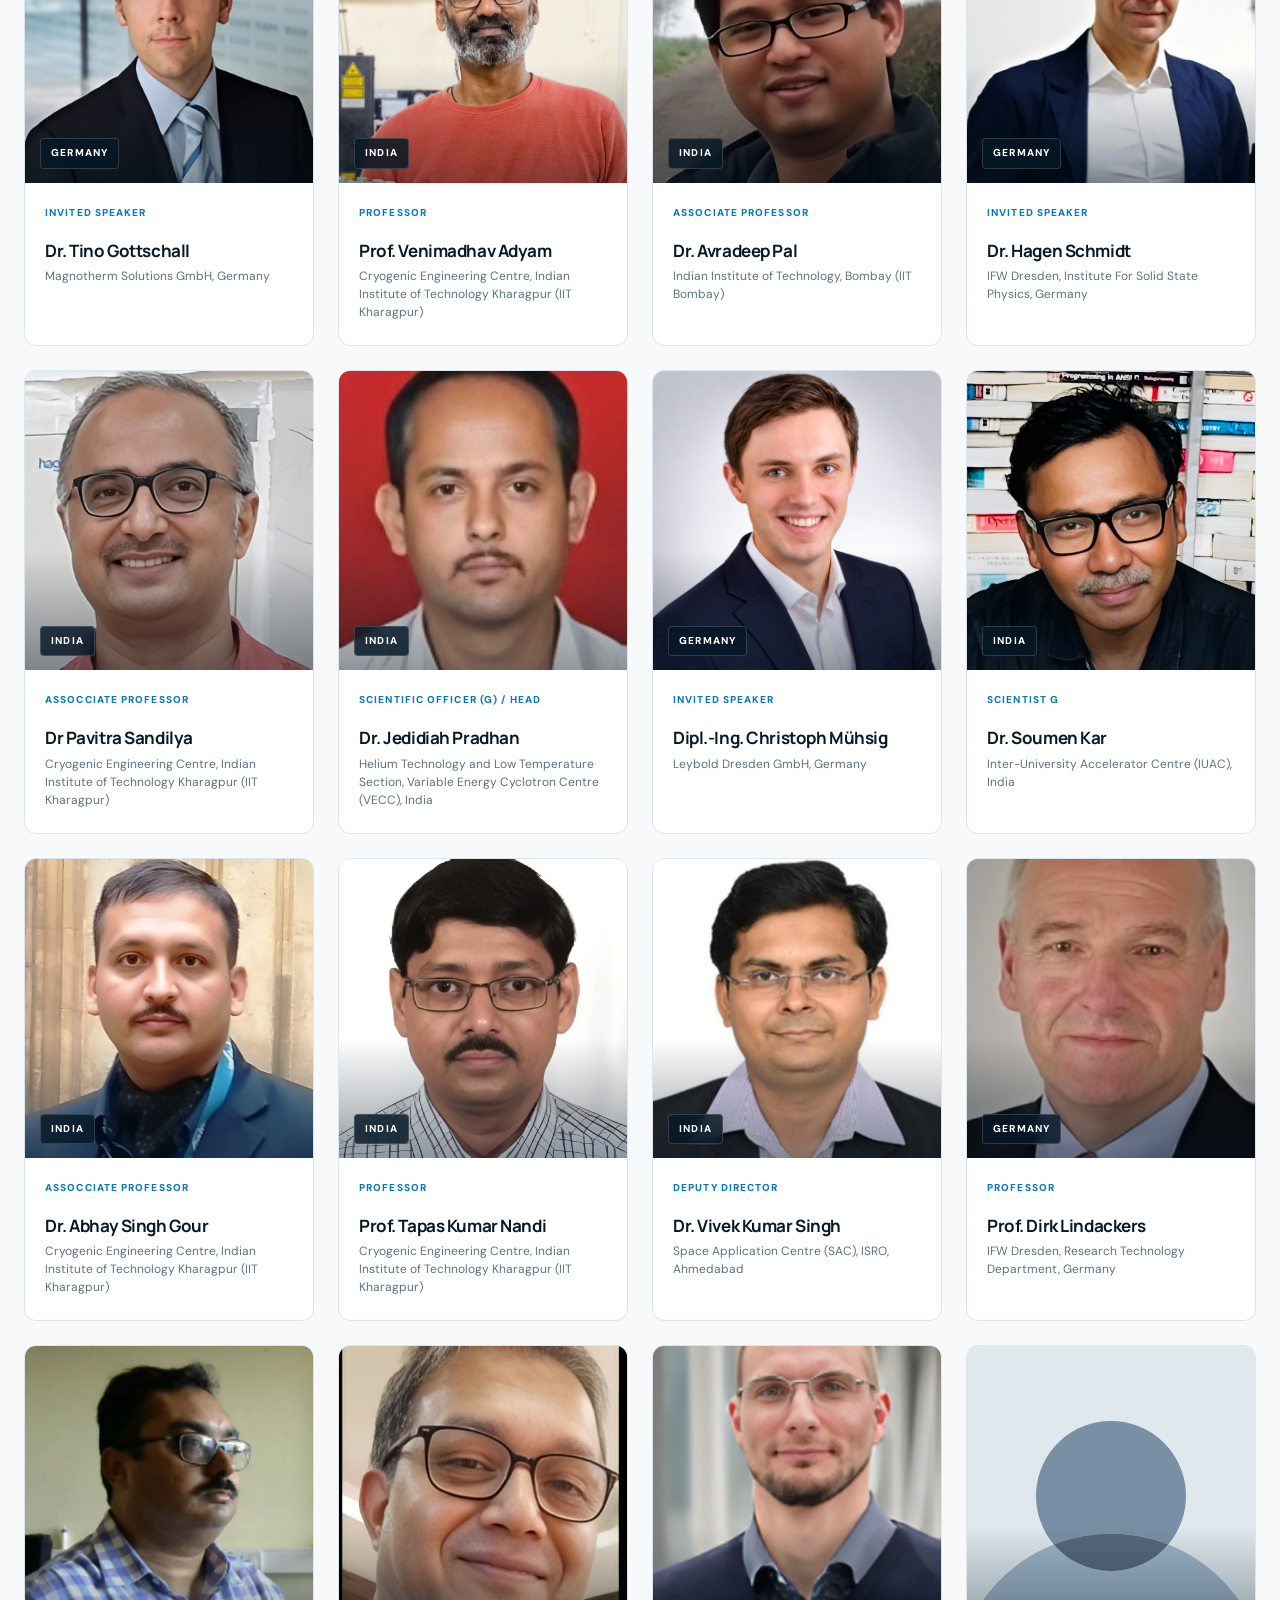
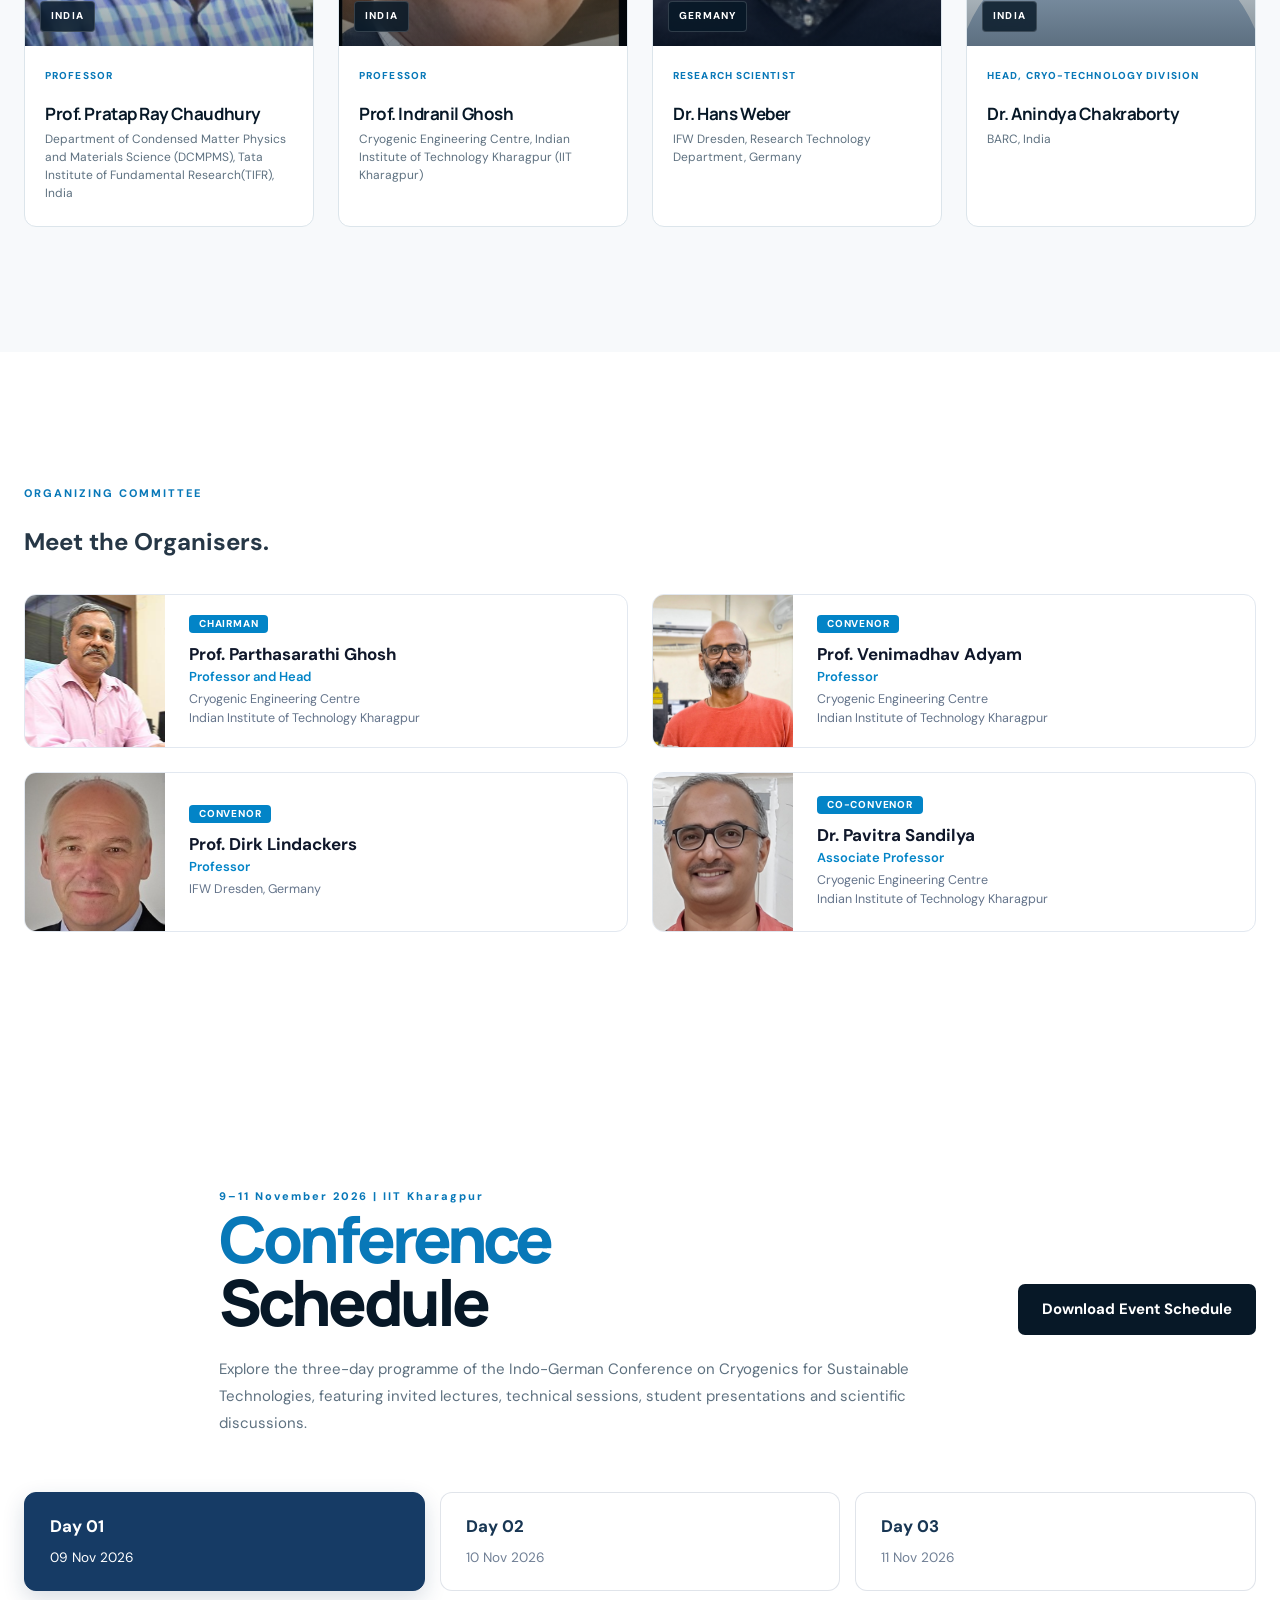
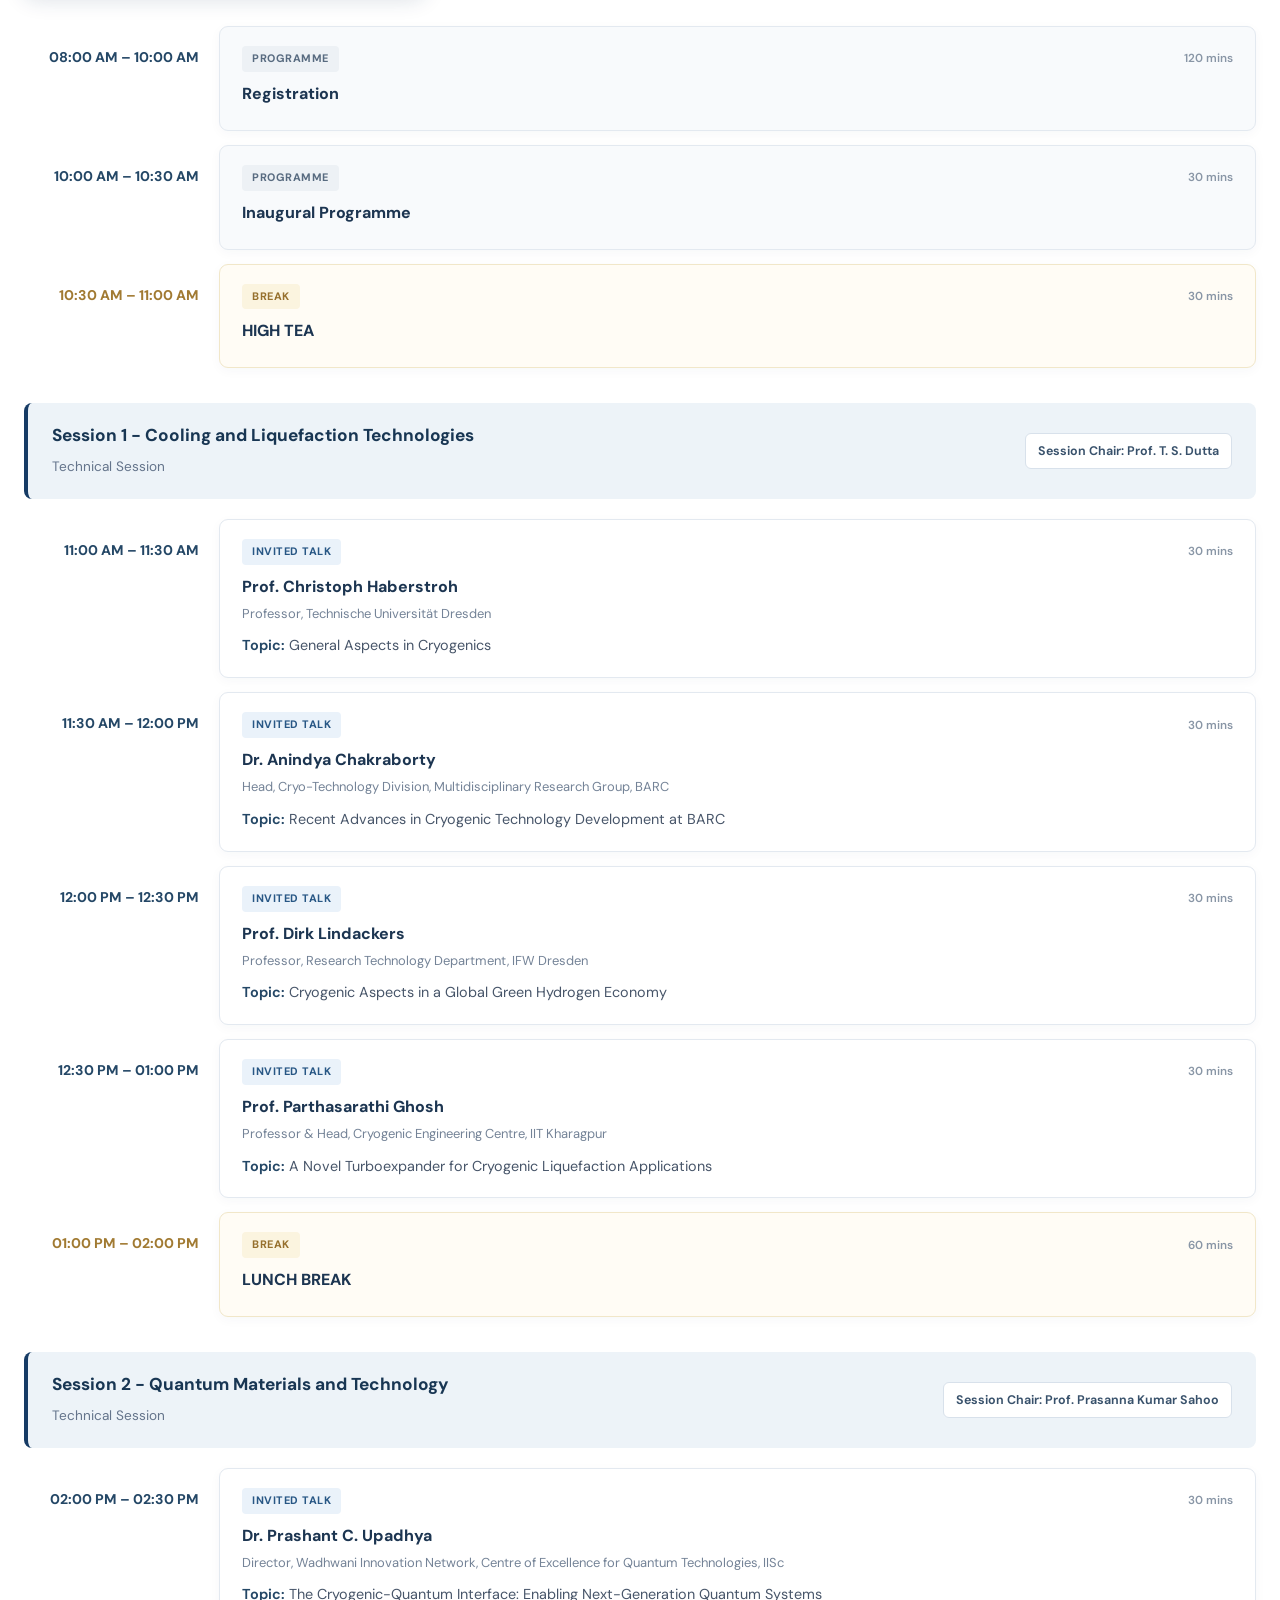
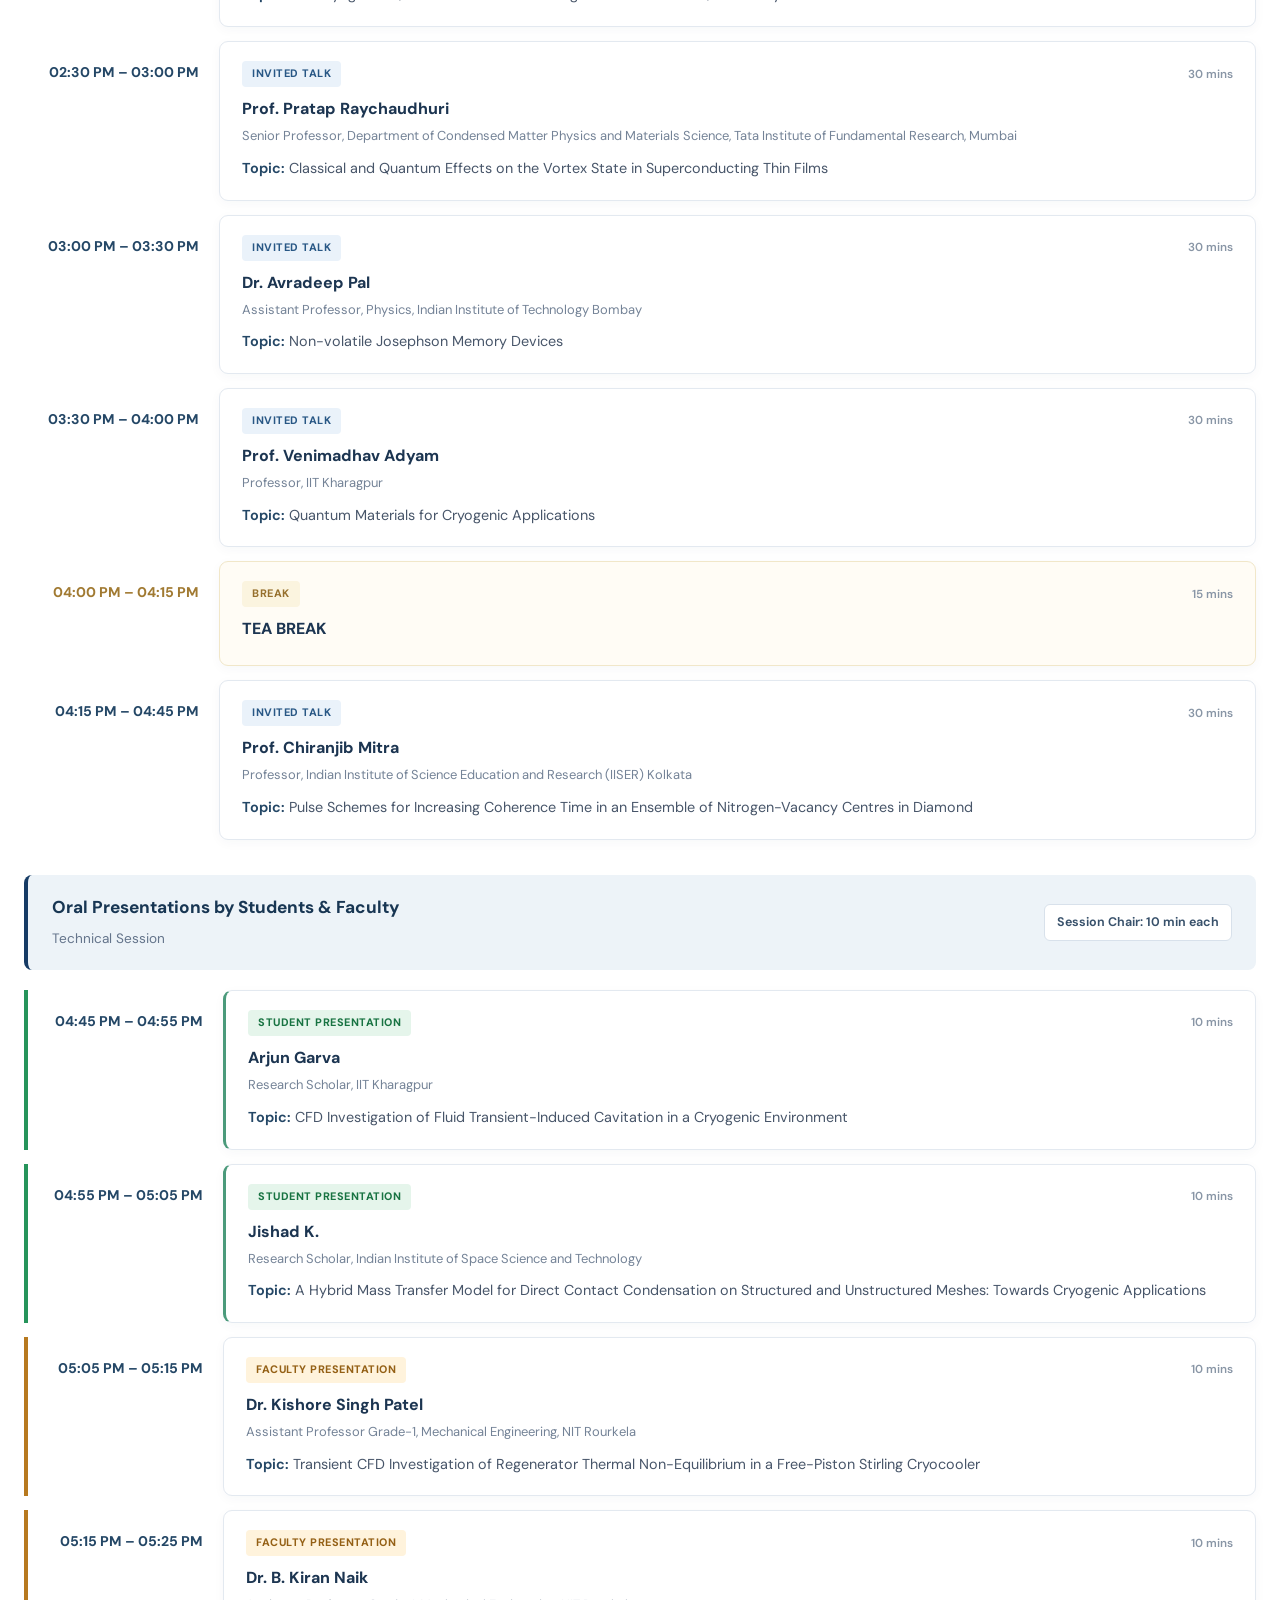
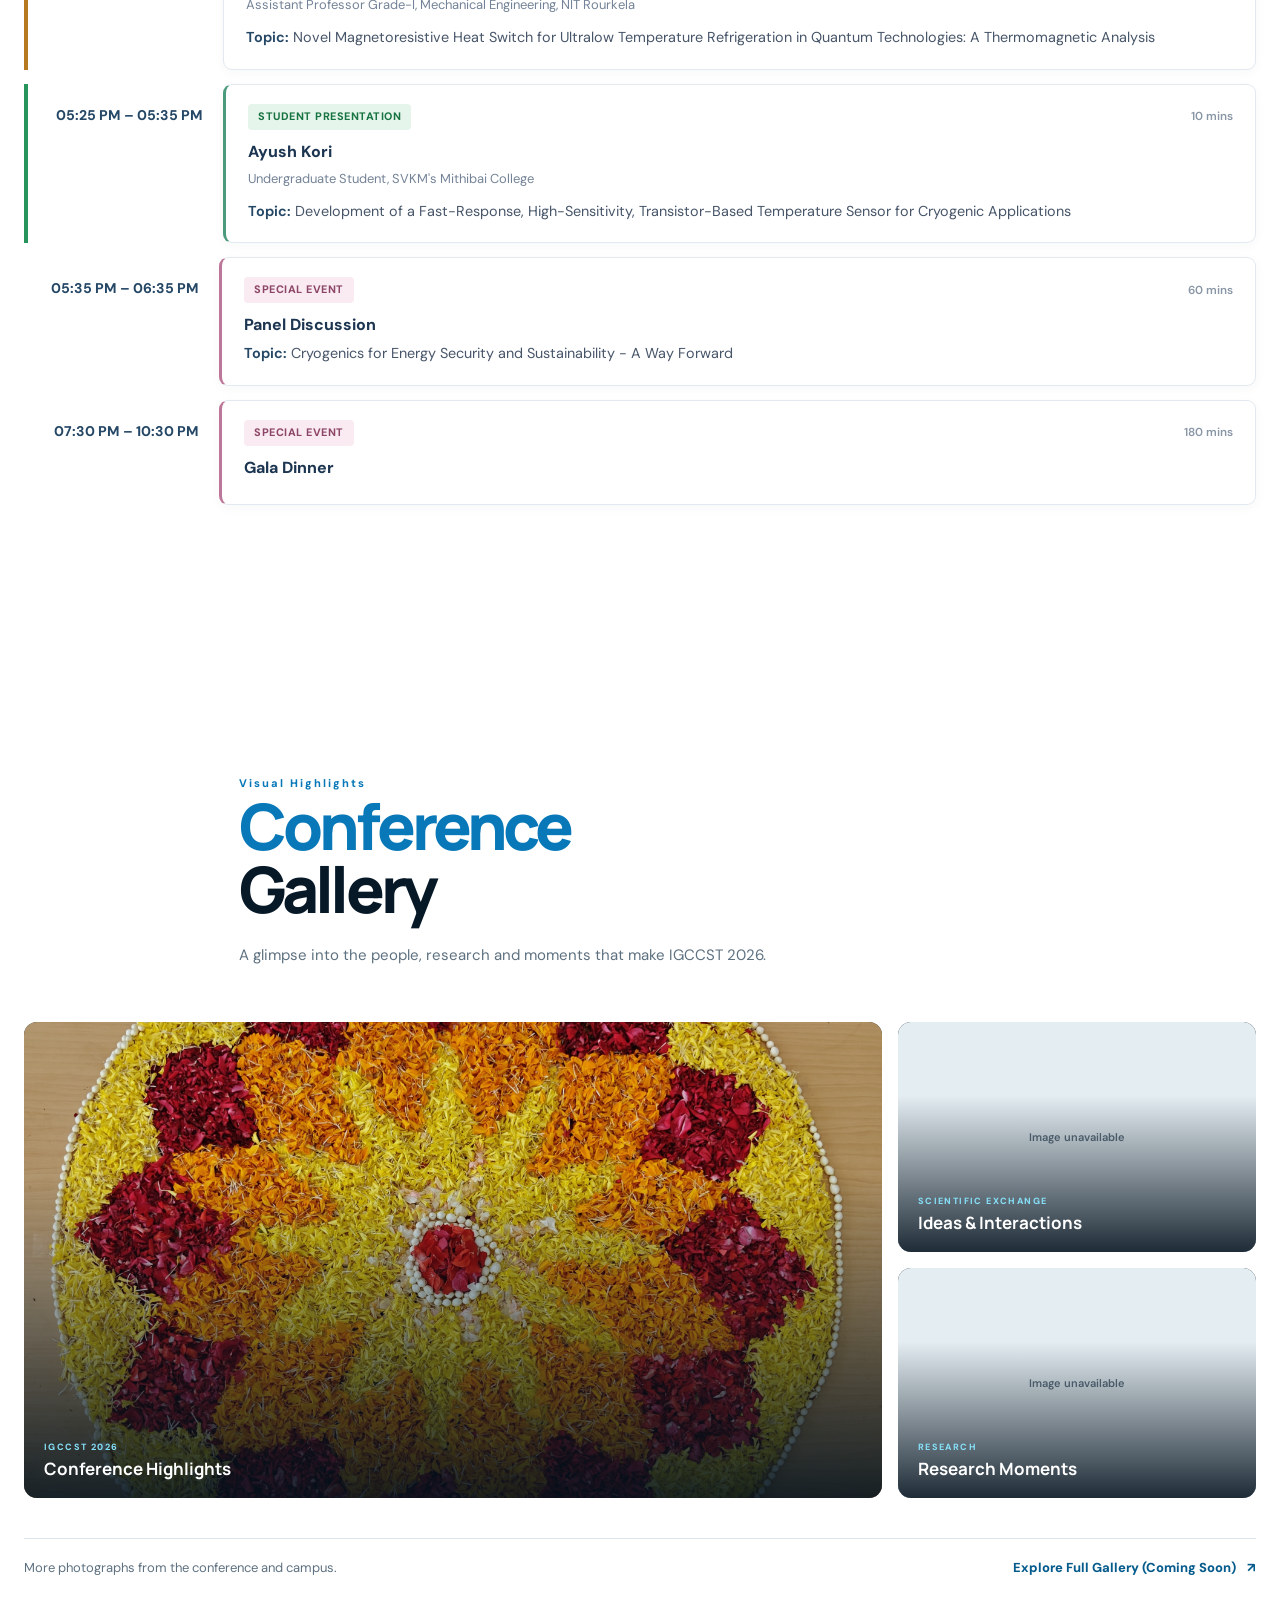
==== commit 20d3d497: "live link update" ====
--- a/index.html
+++ b/index.html
@@ -91,9 +91,6 @@
 
   <!-- =========================================================
          NAVIGATION
-    ========================================================= -->
-  <!-- =========================================================
-        HEADER & NAVIGATION SECTION
     ========================================================= -->
   <header class="site-header" id="siteHeader">
     <div class="container nav-inner">
@@ -451,7 +448,7 @@
 
             <!-- YOUTUBE LIVE -->
             <a class="resource-card resource-live reveal"
-               href="https://www.youtube.com/live/HZKyv0vC9WQ?si=1pmnNWYCltCPSPnt"
+               href="https://www.youtube.com/watch?v=Nm8jnvY8CtE"
                target="_blank"
                rel="noopener noreferrer">
 
@@ -482,6 +479,121 @@
     </div>
 
 </section>
+
+
+<!-- =========================================================
+     CONFERENCE RECORDINGS — IGCCST 2026
+========================================================= -->
+<section class="conference-recordings-section" id="recordings">
+
+    <div class="container">
+
+        <div class="recordings-heading reveal">
+            <span class="eyebrow">RELIVE THE CONFERENCE</span>
+            <h2>Conference <span>Recordings</span></h2>
+            <p>
+                Missed a session? Watch the complete conference
+                recordings from all three days of IGCCST 2026.
+            </p>
+        </div>
+
+        <div class="recordings-grid">
+
+            <!-- DAY 1 -->
+            <a class="recording-card reveal"
+               href="https://www.youtube.com/watch?v=ELHlIsM2Sn8&t=15585s"
+               target="_blank"
+               rel="noopener noreferrer">
+
+                <div class="recording-thumbnail">
+                    <img
+                        src="https://img.youtube.com/vi/ELHlIsM2Sn8/hqdefault.jpg"
+                        alt="IGCCST 2026 Day 1 recording">
+
+                    <span class="recording-play">
+                        <i class="fab fa-youtube"></i>
+                    </span>
+
+                    <span class="recording-day">DAY 01</span>
+                </div>
+
+                <div class="recording-info">
+                    <span class="recording-date">09 NOVEMBER 2026</span>
+                    <h3>Day 1 — Conference Sessions</h3>
+                    <span class="recording-watch">
+                        Watch Recording
+                        <i class="fas fa-arrow-up-right-from-square"></i>
+                    </span>
+                </div>
+
+            </a>
+
+
+            <!-- DAY 2 -->
+            <a class="recording-card reveal"
+               href="https://www.youtube.com/watch?v=HZKyv0vC9WQ&t=1s"
+               target="_blank"
+               rel="noopener noreferrer">
+
+                <div class="recording-thumbnail">
+                    <img
+                        src="https://img.youtube.com/vi/HZKyv0vC9WQ/hqdefault.jpg"
+                        alt="IGCCST 2026 Day 2 recording">
+
+                    <span class="recording-play">
+                        <i class="fab fa-youtube"></i>
+                    </span>
+
+                    <span class="recording-day">DAY 02</span>
+                </div>
+
+                <div class="recording-info">
+                    <span class="recording-date">10 NOVEMBER 2026</span>
+                    <h3>Day 2 — Conference Sessions</h3>
+                    <span class="recording-watch">
+                        Watch Recording
+                        <i class="fas fa-arrow-up-right-from-square"></i>
+                    </span>
+                </div>
+
+            </a>
+
+
+            <!-- DAY 3 -->
+            <a class="recording-card reveal"
+               href="https://www.youtube.com/watch?v=Nm8jnvY8CtE"
+               target="_blank"
+               rel="noopener noreferrer">
+
+                <div class="recording-thumbnail">
+                    <img
+                        src="https://img.youtube.com/vi/Nm8jnvY8CtE/hqdefault.jpg"
+                        alt="IGCCST 2026 Day 3 recording">
+
+                    <span class="recording-play">
+                        <i class="fab fa-youtube"></i>
+                    </span>
+
+                    <span class="recording-day">DAY 03</span>
+                </div>
+
+                <div class="recording-info">
+                    <span class="recording-date">11 NOVEMBER 2026</span>
+                    <h3>Day 3 — Conference Sessions</h3>
+                    <span class="recording-watch">
+                        Watch Recording
+                        <i class="fas fa-arrow-up-right-from-square"></i>
+                    </span>
+                </div>
+
+            </a>
+
+        </div>
+
+    </div>
+
+</section>
+
 
 
 
@@ -1083,12 +1195,12 @@
           <!-- Speaker 4 -->
           <article class="speaker-card reveal">
             <div class="speaker-photo-wrap">
-              <img src="images/speakers/dr-vivek-singh.jpeg" alt="Dr. Vivek Singh" loading="lazy" />
+              <img src="images/speakers/dr-vivek-kumar-singh.jpg" alt="Dr. Vivek Kumar Singh" loading="lazy" />
               <span class="speaker-country">INDIA</span>
             </div>
             <div class="speaker-info">
               <span class="speaker-role">DEPUTY DIRECTOR</span>
-              <h3>Dr. Vivek Singh</h3>
+              <h3>Dr. Vivek Kumar Singh</h3>
               <p>Space Application Centre (SAC), ISRO, Ahmedabad</p>
             </div>
           </article>
--- a/css/style.css
+++ b/css/style.css
@@ -1294,6 +1294,222 @@
         font-size: 12px;
     }
 
+}
+
+
+/* =========================================================
+   CONFERENCE RECORDINGS — IGCCST 2026
+========================================================= */
+
+.conference-recordings-section {
+    padding: 85px 0 95px;
+    background: #ffffff;
+}
+
+.recordings-heading {
+    max-width: 680px;
+    margin: 0 auto 45px;
+    text-align: center;
+}
+
+.recordings-heading .eyebrow {
+    display: inline-block;
+    color: #1686b5;
+    font-size: 11px;
+    font-weight: 800;
+    letter-spacing: 2px;
+    margin-bottom: 12px;
+}
+
+.recordings-heading h2 {
+    margin: 0 0 14px;
+    color: #102b40;
+    font: 800 clamp(32px, 4vw, 46px)/1.15
+          "Manrope", sans-serif;
+    letter-spacing: -1.5px;
+}
+
+.recordings-heading h2 span {
+    color: #1686b5;
+}
+
+.recordings-heading p {
+    max-width: 550px;
+    margin: 0 auto;
+    color: #687b89;
+    font-size: 15px;
+    line-height: 1.7;
+}
+
+
+/* Grid */
+
+.recordings-grid {
+    display: grid;
+    grid-template-columns: repeat(3, minmax(0, 1fr));
+    gap: 25px;
+}
+
+
+/* Recording card */
+
+.recording-card {
+    display: block;
+    overflow: hidden;
+    background: #ffffff;
+    border: 1px solid #e5ebf0;
+    border-radius: 13px;
+    text-decoration: none;
+    color: inherit;
+
+    transition: transform .3s ease,
+                box-shadow .3s ease,
+                border-color .3s ease;
+}
+
+.recording-card:hover {
+    transform: translateY(-6px);
+    border-color: #c4dce9;
+    box-shadow: 0 15px 35px rgba(16, 43, 64, .10);
+}
+
+
+/* Thumbnail */
+
+.recording-thumbnail {
+    position: relative;
+    aspect-ratio: 16 / 9;
+    overflow: hidden;
+    background: #102b40;
+}
+
+.recording-thumbnail img {
+    display: block;
+    width: 100%;
+    height: 100%;
+    object-fit: cover;
+    transition: transform .5s ease;
+}
+
+.recording-card:hover .recording-thumbnail img {
+    transform: scale(1.05);
+}
+
+.recording-thumbnail::after {
+    content: "";
+    position: absolute;
+    inset: 0;
+    background: linear-gradient(
+        to top,
+        rgba(0, 0, 0, .45),
+        transparent 55%
+    );
+    pointer-events: none;
+}
+
+
+/* Play icon */
+
+.recording-play {
+    position: absolute;
+    z-index: 2;
+    top: 50%;
+    left: 50%;
+    transform: translate(-50%, -50%);
+
+    width: 55px;
+    height: 55px;
+    display: flex;
+    align-items: center;
+    justify-content: center;
+
+    background: rgba(255, 255, 255, .95);
+    color: #df2929;
+    border-radius: 50%;
+    font-size: 25px;
+
+    transition: transform .3s ease;
+}
+
+.recording-card:hover .recording-play {
+    transform: translate(-50%, -50%) scale(1.12);
+}
+
+
+/* Day badge */
+
+.recording-day {
+    position: absolute;
+    z-index: 2;
+    left: 15px;
+    bottom: 13px;
+
+    color: #ffffff;
+    font-size: 11px;
+    font-weight: 800;
+    letter-spacing: 1.5px;
+}
+
+
+/* Information */
+
+.recording-info {
+    padding: 22px 23px 24px;
+}
+
+.recording-date {
+    display: block;
+    margin-bottom: 9px;
+    color: #1686b5;
+    font-size: 10px;
+    font-weight: 800;
+    letter-spacing: 1.4px;
+}
+
+.recording-info h3 {
+    margin: 0 0 19px;
+    color: #102b40;
+    font: 750 18px/1.4 "Manrope", sans-serif;
+}
+
+.recording-watch {
+    display: inline-flex;
+    align-items: center;
+    gap: 9px;
+
+    color: #167da8;
+    font-size: 12px;
+    font-weight: 800;
+
+    transition: gap .25s ease;
+}
+
+.recording-card:hover .recording-watch {
+    gap: 14px;
+}
+
+
+/* Responsive */
+
+@media (max-width: 900px) {
+    .recordings-grid {
+        grid-template-columns: repeat(2, minmax(0, 1fr));
+    }
+}
+
+@media (max-width: 600px) {
+    .conference-recordings-section {
+        padding: 65px 0 70px;
+    }
+
+    .recordings-grid {
+        grid-template-columns: 1fr;
+        gap: 20px;
+    }
+
+    .recording-info {
+        padding: 19px 20px 22px;
+    }
 }
 
 
